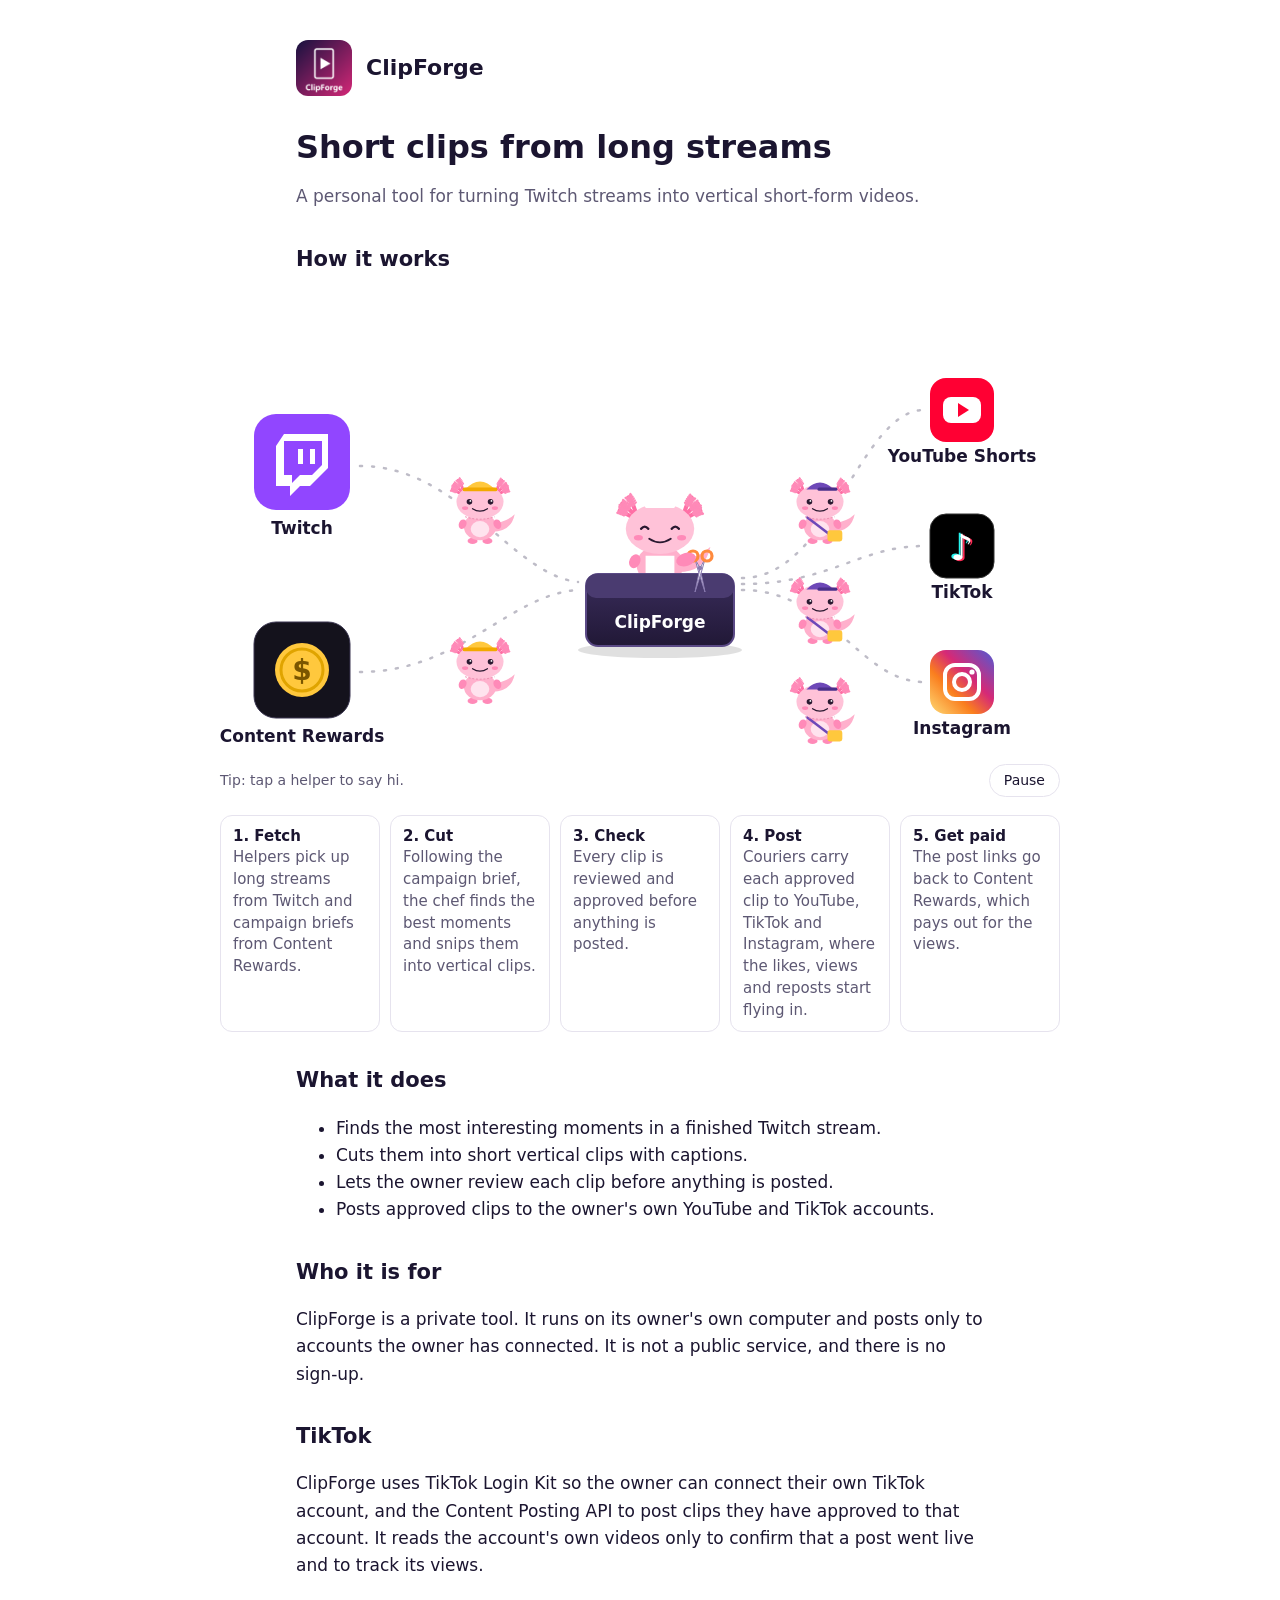
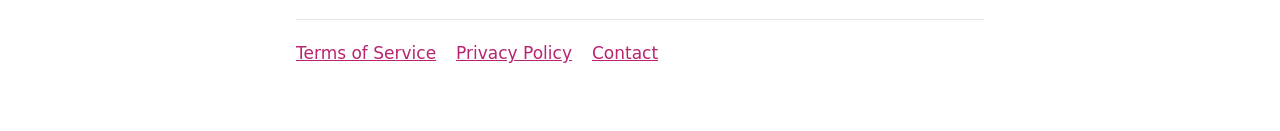
==== clipforge/index.html @ c92578ee "Turn the ClipForge helpers into axolotl mascots Fetchers, couriers and the chef are now pink axolotl" ====
<!doctype html>
<html lang="en">
<head>
  <meta charset="utf-8">
  <meta name="viewport" content="width=device-width, initial-scale=1">
  <title>ClipForge</title>
  <meta name="description" content="ClipForge turns long Twitch streams into short vertical clips and posts them to the creator's own accounts.">
  <link rel="icon" href="icon.png">
  <link rel="stylesheet" href="style.css">
  <link rel="stylesheet" href="flow.css">
  <link rel="stylesheet" href="flow-mobile.css">
  <script src="flow.js" defer></script>
</head>
<body>
<main>
  <header><img src="icon.png" alt=""><a href="./">ClipForge</a></header>

  <h1>Short clips from long streams</h1>
  <p class="muted">A personal tool for turning Twitch streams into vertical short-form videos.</p>

  <h2>How it works</h2>
  <div class="flow">
    <svg class="scene-d" viewBox="-70 -50 840 450" aria-labelledby="cfTitle cfDesc">
      <title id="cfTitle">How ClipForge works</title>
      <desc id="cfDesc">One little helper fetches a long stream from Twitch, another fetches a campaign brief from Content Rewards, and both carry them to the chef. Following the brief, the chef snips the stream into short vertical clips with scissors, each clip gets a check mark, and three couriers carry the clips to YouTube Shorts, TikTok and Instagram, where likes, views and reposts float up. Finally the post links fly back to Content Rewards and gold coins pop out.</desc>
      <defs>
        <linearGradient id="cfPink" x1="0" y1="0" x2="1" y2="1"><stop offset="0" stop-color="#f06aa8"/><stop offset="1" stop-color="#b8246f"/></linearGradient>
        <linearGradient id="cfPurple" x1="0" y1="0" x2="1" y2="1"><stop offset="0" stop-color="#9a78e0"/><stop offset="1" stop-color="#5a33a3"/></linearGradient>
        <linearGradient id="cfClip" x1="0" y1="0" x2="1" y2="1"><stop offset="0" stop-color="#3b1450"/><stop offset="1" stop-color="#d0287a"/></linearGradient>
        <linearGradient id="cfTable" x1="0" y1="0" x2="0" y2="1"><stop offset="0" stop-color="#3a2d5c"/><stop offset="1" stop-color="#211836"/></linearGradient>
        <linearGradient id="cfInsta" x1="0" y1="1" x2="1" y2="0"><stop offset="0" stop-color="#feda75"/><stop offset=".35" stop-color="#fa7e1e"/><stop offset=".6" stop-color="#d62976"/><stop offset="1" stop-color="#4f5bd5"/></linearGradient>
        <linearGradient id="cfScreen" x1="0" y1="0" x2="1" y2="1"><stop offset="0" stop-color="#5b3aa8"/><stop offset="1" stop-color="#d0287a"/></linearGradient>
        <clipPath id="cfBoard"><rect x="300" y="220" width="140" height="24"/></clipPath>
      </defs>

      <!-- routes -->
      <path class="route" d="M70 112 C170 112 220 220 288 228"/>
      <path class="route" d="M70 318 C170 318 220 240 288 236"/>
      <path class="route" d="M452 224 C540 224 570 56 634 56"/>
      <path class="route" d="M452 230 C540 230 570 192 634 192"/>
      <path class="route" d="M452 236 C540 236 570 328 634 328"/>

      <!-- sources -->
      <g transform="translate(-36 60)">
        <rect width="96" height="96" rx="22" fill="#9146ff"/>
        <path d="M30 20 L22 32 V72 H36 V82 L46 72 H56 L74 54 V20 Z" fill="#fff"/>
        <path d="M30 27 H68 V51 L58 61 H46 L38 69 V61 H30 Z" fill="#9146ff"/>
        <rect x="44" y="35" width="5" height="15" fill="#fff"/><rect x="56" y="35" width="5" height="15" fill="#fff"/>
      </g>
      <text class="lbl" x="12" y="180">Twitch</text>
      <g transform="translate(-36 268)"><g class="anim crpop">
        <rect width="96" height="96" rx="22" fill="#14121c" stroke="#3a3550"/>
        <circle cx="48" cy="48" r="27" fill="#ffc83d"/><circle cx="48" cy="48" r="21" fill="none" stroke="#e0a400" stroke-width="3"/>
        <text x="48" y="58" text-anchor="middle" font-size="28" font-weight="800" fill="#7a5600" font-family="system-ui, sans-serif">$</text>
      </g></g>
      <text class="lbl" x="12" y="388">Content Rewards</text>
      <g transform="translate(-2 264)"><g class="anim coin1" opacity="0"><circle r="11" fill="#ffc83d" stroke="#e0a400" stroke-width="2"/><text y="4.5" text-anchor="middle" font-size="13" font-weight="900" fill="#7a5600" font-family="system-ui, sans-serif">$</text></g></g>
      <g transform="translate(18 264)"><g class="anim coin2" opacity="0"><circle r="11" fill="#ffc83d" stroke="#e0a400" stroke-width="2"/><text y="4.5" text-anchor="middle" font-size="13" font-weight="900" fill="#7a5600" font-family="system-ui, sans-serif">$</text></g></g>
      <g transform="translate(32 264)"><g class="anim coin3" opacity="0"><circle r="11" fill="#ffc83d" stroke="#e0a400" stroke-width="2"/><text y="4.5" text-anchor="middle" font-size="13" font-weight="900" fill="#7a5600" font-family="system-ui, sans-serif">$</text></g></g>

      <!-- destinations -->
      <g transform="translate(640 24)"><g class="anim tile-pop tile1"><rect width="64" height="64" rx="16" fill="#ff0033"/><rect x="13" y="19" width="38" height="26" rx="8" fill="#fff"/><path d="M28 25 L39 32 L28 39 Z" fill="#ff0033"/></g></g>
      <text class="lbl" x="672" y="108">YouTube Shorts</text>
      <g transform="translate(666 26)"><g class="anim pop rx1-0" opacity="0"><circle r="11" fill="#ff3b6b" stroke="#fff" stroke-width="1.5"/><path d="M0 4.5 C-6.5 -0.5 -7.5 -6 -3.6 -7 C-1.6 -7.5 0 -5.8 0 -4.6 C0 -5.8 1.6 -7.5 3.6 -7 C7.5 -6 6.5 -0.5 0 4.5 Z" fill="#fff"/></g></g>
      <g transform="translate(682 26)"><g class="anim pop rx1-1" opacity="0"><circle r="11" fill="#6d48b8" stroke="#fff" stroke-width="1.5"/><path d="M-3 -5.5 L5.5 0 L-3 5.5 Z" fill="#fff"/></g></g>
      <g transform="translate(658 26)"><g class="anim pop rx1-2" opacity="0"><circle r="11" fill="#ff3b6b" stroke="#fff" stroke-width="1.5"/><path d="M0 4.5 C-6.5 -0.5 -7.5 -6 -3.6 -7 C-1.6 -7.5 0 -5.8 0 -4.6 C0 -5.8 1.6 -7.5 3.6 -7 C7.5 -6 6.5 -0.5 0 4.5 Z" fill="#fff"/></g></g>
      <g transform="translate(676 26)"><g class="anim pop rx1-3" opacity="0"><circle r="11" fill="#22b573" stroke="#fff" stroke-width="1.5"/><path d="M-5 -1 V-3 H3 M1 -5.5 L3.8 -3 L1 -0.5 M5 1 V3 H-3 M-1 5.5 L-3.8 3 L-1 0.5" stroke="#fff" stroke-width="1.8" fill="none" stroke-linecap="round" stroke-linejoin="round"/></g></g>
      <g transform="translate(686 26)"><g class="anim pop rx1-4" opacity="0"><circle r="11" fill="#ff3b6b" stroke="#fff" stroke-width="1.5"/><path d="M0 4.5 C-6.5 -0.5 -7.5 -6 -3.6 -7 C-1.6 -7.5 0 -5.8 0 -4.6 C0 -5.8 1.6 -7.5 3.6 -7 C7.5 -6 6.5 -0.5 0 4.5 Z" fill="#fff"/></g></g>
      <g transform="translate(662 26)"><g class="anim pop rx1-5" opacity="0"><circle r="11" fill="#6d48b8" stroke="#fff" stroke-width="1.5"/><path d="M-3 -5.5 L5.5 0 L-3 5.5 Z" fill="#fff"/></g></g>
      <g transform="translate(670 26)"><g class="anim pop rx1-6" opacity="0"><circle r="11" fill="#22b573" stroke="#fff" stroke-width="1.5"/><path d="M-5 -1 V-3 H3 M1 -5.5 L3.8 -3 L1 -0.5 M5 1 V3 H-3 M-1 5.5 L-3.8 3 L-1 0.5" stroke="#fff" stroke-width="1.8" fill="none" stroke-linecap="round" stroke-linejoin="round"/></g></g>
      <g transform="translate(680 26)"><g class="anim pop rx1-7" opacity="0"><circle r="11" fill="#ff3b6b" stroke="#fff" stroke-width="1.5"/><path d="M0 4.5 C-6.5 -0.5 -7.5 -6 -3.6 -7 C-1.6 -7.5 0 -5.8 0 -4.6 C0 -5.8 1.6 -7.5 3.6 -7 C7.5 -6 6.5 -0.5 0 4.5 Z" fill="#fff"/></g></g>
      <g transform="translate(640 160)"><g class="anim tile-pop tile2"><rect width="64" height="64" rx="16" fill="#000" stroke="#333"/><g font-family="system-ui, sans-serif" font-size="36" font-weight="800" text-anchor="middle"><text x="30" y="45" fill="#25f4ee">&#9834;</text><text x="34" y="47" fill="#fe2c55">&#9834;</text><text x="32" y="46" fill="#fff">&#9834;</text></g></g></g>
      <text class="lbl" x="672" y="244">TikTok</text>
      <g transform="translate(666 162)"><g class="anim pop rx2-0" opacity="0"><circle r="11" fill="#ff3b6b" stroke="#fff" stroke-width="1.5"/><path d="M0 4.5 C-6.5 -0.5 -7.5 -6 -3.6 -7 C-1.6 -7.5 0 -5.8 0 -4.6 C0 -5.8 1.6 -7.5 3.6 -7 C7.5 -6 6.5 -0.5 0 4.5 Z" fill="#fff"/></g></g>
      <g transform="translate(682 162)"><g class="anim pop rx2-1" opacity="0"><circle r="11" fill="#6d48b8" stroke="#fff" stroke-width="1.5"/><path d="M-3 -5.5 L5.5 0 L-3 5.5 Z" fill="#fff"/></g></g>
      <g transform="translate(658 162)"><g class="anim pop rx2-2" opacity="0"><circle r="11" fill="#ff3b6b" stroke="#fff" stroke-width="1.5"/><path d="M0 4.5 C-6.5 -0.5 -7.5 -6 -3.6 -7 C-1.6 -7.5 0 -5.8 0 -4.6 C0 -5.8 1.6 -7.5 3.6 -7 C7.5 -6 6.5 -0.5 0 4.5 Z" fill="#fff"/></g></g>
      <g transform="translate(676 162)"><g class="anim pop rx2-3" opacity="0"><circle r="11" fill="#22b573" stroke="#fff" stroke-width="1.5"/><path d="M-5 -1 V-3 H3 M1 -5.5 L3.8 -3 L1 -0.5 M5 1 V3 H-3 M-1 5.5 L-3.8 3 L-1 0.5" stroke="#fff" stroke-width="1.8" fill="none" stroke-linecap="round" stroke-linejoin="round"/></g></g>
      <g transform="translate(686 162)"><g class="anim pop rx2-4" opacity="0"><circle r="11" fill="#ff3b6b" stroke="#fff" stroke-width="1.5"/><path d="M0 4.5 C-6.5 -0.5 -7.5 -6 -3.6 -7 C-1.6 -7.5 0 -5.8 0 -4.6 C0 -5.8 1.6 -7.5 3.6 -7 C7.5 -6 6.5 -0.5 0 4.5 Z" fill="#fff"/></g></g>
      <g transform="translate(662 162)"><g class="anim pop rx2-5" opacity="0"><circle r="11" fill="#6d48b8" stroke="#fff" stroke-width="1.5"/><path d="M-3 -5.5 L5.5 0 L-3 5.5 Z" fill="#fff"/></g></g>
      <g transform="translate(670 162)"><g class="anim pop rx2-6" opacity="0"><circle r="11" fill="#22b573" stroke="#fff" stroke-width="1.5"/><path d="M-5 -1 V-3 H3 M1 -5.5 L3.8 -3 L1 -0.5 M5 1 V3 H-3 M-1 5.5 L-3.8 3 L-1 0.5" stroke="#fff" stroke-width="1.8" fill="none" stroke-linecap="round" stroke-linejoin="round"/></g></g>
      <g transform="translate(680 162)"><g class="anim pop rx2-7" opacity="0"><circle r="11" fill="#ff3b6b" stroke="#fff" stroke-width="1.5"/><path d="M0 4.5 C-6.5 -0.5 -7.5 -6 -3.6 -7 C-1.6 -7.5 0 -5.8 0 -4.6 C0 -5.8 1.6 -7.5 3.6 -7 C7.5 -6 6.5 -0.5 0 4.5 Z" fill="#fff"/></g></g>
      <g transform="translate(640 296)"><g class="anim tile-pop tile3"><rect width="64" height="64" rx="16" fill="url(#cfInsta)"/><rect x="15" y="15" width="34" height="34" rx="10" fill="none" stroke="#fff" stroke-width="4"/><circle cx="32" cy="32" r="8" fill="none" stroke="#fff" stroke-width="4"/><circle cx="42" cy="22" r="2.6" fill="#fff"/></g></g>
      <text class="lbl" x="672" y="380">Instagram</text>
      <g transform="translate(666 298)"><g class="anim pop rx3-0" opacity="0"><circle r="11" fill="#ff3b6b" stroke="#fff" stroke-width="1.5"/><path d="M0 4.5 C-6.5 -0.5 -7.5 -6 -3.6 -7 C-1.6 -7.5 0 -5.8 0 -4.6 C0 -5.8 1.6 -7.5 3.6 -7 C7.5 -6 6.5 -0.5 0 4.5 Z" fill="#fff"/></g></g>
      <g transform="translate(682 298)"><g class="anim pop rx3-1" opacity="0"><circle r="11" fill="#6d48b8" stroke="#fff" stroke-width="1.5"/><path d="M-3 -5.5 L5.5 0 L-3 5.5 Z" fill="#fff"/></g></g>
      <g transform="translate(658 298)"><g class="anim pop rx3-2" opacity="0"><circle r="11" fill="#ff3b6b" stroke="#fff" stroke-width="1.5"/><path d="M0 4.5 C-6.5 -0.5 -7.5 -6 -3.6 -7 C-1.6 -7.5 0 -5.8 0 -4.6 C0 -5.8 1.6 -7.5 3.6 -7 C7.5 -6 6.5 -0.5 0 4.5 Z" fill="#fff"/></g></g>
      <g transform="translate(676 298)"><g class="anim pop rx3-3" opacity="0"><circle r="11" fill="#22b573" stroke="#fff" stroke-width="1.5"/><path d="M-5 -1 V-3 H3 M1 -5.5 L3.8 -3 L1 -0.5 M5 1 V3 H-3 M-1 5.5 L-3.8 3 L-1 0.5" stroke="#fff" stroke-width="1.8" fill="none" stroke-linecap="round" stroke-linejoin="round"/></g></g>
      <g transform="translate(686 298)"><g class="anim pop rx3-4" opacity="0"><circle r="11" fill="#ff3b6b" stroke="#fff" stroke-width="1.5"/><path d="M0 4.5 C-6.5 -0.5 -7.5 -6 -3.6 -7 C-1.6 -7.5 0 -5.8 0 -4.6 C0 -5.8 1.6 -7.5 3.6 -7 C7.5 -6 6.5 -0.5 0 4.5 Z" fill="#fff"/></g></g>
      <g transform="translate(662 298)"><g class="anim pop rx3-5" opacity="0"><circle r="11" fill="#6d48b8" stroke="#fff" stroke-width="1.5"/><path d="M-3 -5.5 L5.5 0 L-3 5.5 Z" fill="#fff"/></g></g>
      <g transform="translate(670 298)"><g class="anim pop rx3-6" opacity="0"><circle r="11" fill="#22b573" stroke="#fff" stroke-width="1.5"/><path d="M-5 -1 V-3 H3 M1 -5.5 L3.8 -3 L1 -0.5 M5 1 V3 H-3 M-1 5.5 L-3.8 3 L-1 0.5" stroke="#fff" stroke-width="1.8" fill="none" stroke-linecap="round" stroke-linejoin="round"/></g></g>
      <g transform="translate(680 298)"><g class="anim pop rx3-7" opacity="0"><circle r="11" fill="#ff3b6b" stroke="#fff" stroke-width="1.5"/><path d="M0 4.5 C-6.5 -0.5 -7.5 -6 -3.6 -7 C-1.6 -7.5 0 -5.8 0 -4.6 C0 -5.8 1.6 -7.5 3.6 -7 C7.5 -6 6.5 -0.5 0 4.5 Z" fill="#fff"/></g></g>

      <!-- the chef behind the cutting table -->
      <ellipse cx="370" cy="296" rx="82" ry="8" fill="#000" opacity=".12"/>
      <g transform="translate(370 236)"><g class="anim hopK">
        <g class="m" data-role="chef" tabindex="0" role="button" aria-label="Chef helper, tap to say hi"><g class="poke">
          <g class="bob"><g transform="scale(.9)"><g class="anim squashK">
            <path d="M16 -20 Q50 -18 56 -48 Q44 -36 18 -32 Z" fill="#ffb0cc"/>
            <ellipse cx="0" cy="-28" rx="26" ry="22" fill="#ffb0cc"/>
            <path d="M-16 -38 H16 V-12 Q0 -6 -16 -12 Z" fill="#fff"/>
            <ellipse cx="-28" cy="-32" rx="6" ry="8" transform="rotate(25 -28 -32)" fill="#ff8ab8"/>
            <g><path d="M-27 -86 Q-30 -97 -35 -103" stroke="#ff6fa5" stroke-width="4.5" stroke-linecap="round" fill="none"/><line x1="-29.7" y1="-94.0" x2="-26.8" y2="-97.4" stroke="#ff8ab8" stroke-width="2.4" stroke-linecap="round"/><line x1="-29.7" y1="-94.0" x2="-33.3" y2="-94.7" stroke="#ff8ab8" stroke-width="2.4" stroke-linecap="round"/><line x1="-30.7" y1="-96.1" x2="-27.9" y2="-99.6" stroke="#ff8ab8" stroke-width="2.4" stroke-linecap="round"/><line x1="-30.7" y1="-96.1" x2="-34.2" y2="-96.6" stroke="#ff8ab8" stroke-width="2.4" stroke-linecap="round"/><line x1="-31.7" y1="-98.0" x2="-29.1" y2="-101.7" stroke="#ff8ab8" stroke-width="2.4" stroke-linecap="round"/><line x1="-31.7" y1="-98.0" x2="-35.3" y2="-98.3" stroke="#ff8ab8" stroke-width="2.4" stroke-linecap="round"/><line x1="-32.7" y1="-99.8" x2="-30.4" y2="-103.7" stroke="#ff8ab8" stroke-width="2.4" stroke-linecap="round"/><line x1="-32.7" y1="-99.8" x2="-36.3" y2="-99.9" stroke="#ff8ab8" stroke-width="2.4" stroke-linecap="round"/><line x1="-33.8" y1="-101.5" x2="-31.8" y2="-105.4" stroke="#ff8ab8" stroke-width="2.4" stroke-linecap="round"/><line x1="-33.8" y1="-101.5" x2="-37.4" y2="-101.4" stroke="#ff8ab8" stroke-width="2.4" stroke-linecap="round"/><line x1="-34.7" y1="-102.6" x2="-32.8" y2="-106.7" stroke="#ff8ab8" stroke-width="2.4" stroke-linecap="round"/><line x1="-34.7" y1="-102.6" x2="-38.3" y2="-102.3" stroke="#ff8ab8" stroke-width="2.4" stroke-linecap="round"/><path d="M-29 -84 Q-36 -92 -42 -96" stroke="#ff6fa5" stroke-width="4.5" stroke-linecap="round" fill="none"/><line x1="-34.4" y1="-89.8" x2="-33.1" y2="-94.0" stroke="#ff8ab8" stroke-width="2.4" stroke-linecap="round"/><line x1="-34.4" y1="-89.8" x2="-38.0" y2="-89.0" stroke="#ff8ab8" stroke-width="2.4" stroke-linecap="round"/><line x1="-36.0" y1="-91.2" x2="-34.8" y2="-95.5" stroke="#ff8ab8" stroke-width="2.4" stroke-linecap="round"/><line x1="-36.0" y1="-91.2" x2="-39.5" y2="-90.4" stroke="#ff8ab8" stroke-width="2.4" stroke-linecap="round"/><line x1="-37.6" y1="-92.6" x2="-36.5" y2="-96.9" stroke="#ff8ab8" stroke-width="2.4" stroke-linecap="round"/><line x1="-37.6" y1="-92.6" x2="-41.0" y2="-91.6" stroke="#ff8ab8" stroke-width="2.4" stroke-linecap="round"/><line x1="-39.1" y1="-93.8" x2="-38.1" y2="-98.2" stroke="#ff8ab8" stroke-width="2.4" stroke-linecap="round"/><line x1="-39.1" y1="-93.8" x2="-42.5" y2="-92.7" stroke="#ff8ab8" stroke-width="2.4" stroke-linecap="round"/><line x1="-40.5" y1="-95.0" x2="-39.8" y2="-99.4" stroke="#ff8ab8" stroke-width="2.4" stroke-linecap="round"/><line x1="-40.5" y1="-95.0" x2="-43.9" y2="-93.7" stroke="#ff8ab8" stroke-width="2.4" stroke-linecap="round"/><line x1="-41.6" y1="-95.8" x2="-41.0" y2="-100.2" stroke="#ff8ab8" stroke-width="2.4" stroke-linecap="round"/><line x1="-41.6" y1="-95.8" x2="-45.0" y2="-94.4" stroke="#ff8ab8" stroke-width="2.4" stroke-linecap="round"/><path d="M-31 -81 Q-39 -86 -45 -88" stroke="#ff6fa5" stroke-width="4.5" stroke-linecap="round" fill="none"/><line x1="-37.1" y1="-84.5" x2="-37.0" y2="-89.0" stroke="#ff8ab8" stroke-width="2.4" stroke-linecap="round"/><line x1="-37.1" y1="-84.5" x2="-40.2" y2="-82.8" stroke="#ff8ab8" stroke-width="2.4" stroke-linecap="round"/><line x1="-38.8" y1="-85.4" x2="-38.8" y2="-89.9" stroke="#ff8ab8" stroke-width="2.4" stroke-linecap="round"/><line x1="-38.8" y1="-85.4" x2="-41.9" y2="-83.6" stroke="#ff8ab8" stroke-width="2.4" stroke-linecap="round"/><line x1="-40.4" y1="-86.2" x2="-40.6" y2="-90.6" stroke="#ff8ab8" stroke-width="2.4" stroke-linecap="round"/><line x1="-40.4" y1="-86.2" x2="-43.5" y2="-84.3" stroke="#ff8ab8" stroke-width="2.4" stroke-linecap="round"/><line x1="-42.0" y1="-86.9" x2="-42.3" y2="-91.3" stroke="#ff8ab8" stroke-width="2.4" stroke-linecap="round"/><line x1="-42.0" y1="-86.9" x2="-45.0" y2="-84.9" stroke="#ff8ab8" stroke-width="2.4" stroke-linecap="round"/><line x1="-43.5" y1="-87.5" x2="-44.0" y2="-91.9" stroke="#ff8ab8" stroke-width="2.4" stroke-linecap="round"/><line x1="-43.5" y1="-87.5" x2="-46.5" y2="-85.4" stroke="#ff8ab8" stroke-width="2.4" stroke-linecap="round"/><line x1="-44.6" y1="-87.9" x2="-45.2" y2="-92.3" stroke="#ff8ab8" stroke-width="2.4" stroke-linecap="round"/><line x1="-44.6" y1="-87.9" x2="-47.5" y2="-85.7" stroke="#ff8ab8" stroke-width="2.4" stroke-linecap="round"/><path d="M27 -86 Q30 -97 35 -103" stroke="#ff6fa5" stroke-width="4.5" stroke-linecap="round" fill="none"/><line x1="29.7" y1="-94.0" x2="34.2" y2="-94.3" stroke="#ff8ab8" stroke-width="2.4" stroke-linecap="round"/><line x1="29.7" y1="-94.0" x2="27.7" y2="-97.0" stroke="#ff8ab8" stroke-width="2.4" stroke-linecap="round"/><line x1="30.7" y1="-96.1" x2="35.1" y2="-96.2" stroke="#ff8ab8" stroke-width="2.4" stroke-linecap="round"/><line x1="30.7" y1="-96.1" x2="28.8" y2="-99.2" stroke="#ff8ab8" stroke-width="2.4" stroke-linecap="round"/><line x1="31.7" y1="-98.0" x2="36.1" y2="-97.9" stroke="#ff8ab8" stroke-width="2.4" stroke-linecap="round"/><line x1="31.7" y1="-98.0" x2="30.0" y2="-101.2" stroke="#ff8ab8" stroke-width="2.4" stroke-linecap="round"/><line x1="32.7" y1="-99.8" x2="37.2" y2="-99.4" stroke="#ff8ab8" stroke-width="2.4" stroke-linecap="round"/><line x1="32.7" y1="-99.8" x2="31.2" y2="-103.1" stroke="#ff8ab8" stroke-width="2.4" stroke-linecap="round"/><line x1="33.8" y1="-101.5" x2="38.2" y2="-100.8" stroke="#ff8ab8" stroke-width="2.4" stroke-linecap="round"/><line x1="33.8" y1="-101.5" x2="32.6" y2="-104.9" stroke="#ff8ab8" stroke-width="2.4" stroke-linecap="round"/><line x1="34.7" y1="-102.6" x2="39.1" y2="-101.7" stroke="#ff8ab8" stroke-width="2.4" stroke-linecap="round"/><line x1="34.7" y1="-102.6" x2="33.6" y2="-106.1" stroke="#ff8ab8" stroke-width="2.4" stroke-linecap="round"/><path d="M29 -84 Q36 -92 42 -96" stroke="#ff6fa5" stroke-width="4.5" stroke-linecap="round" fill="none"/><line x1="34.4" y1="-89.8" x2="38.7" y2="-88.3" stroke="#ff8ab8" stroke-width="2.4" stroke-linecap="round"/><line x1="34.4" y1="-89.8" x2="33.8" y2="-93.3" stroke="#ff8ab8" stroke-width="2.4" stroke-linecap="round"/><line x1="36.0" y1="-91.2" x2="40.2" y2="-89.6" stroke="#ff8ab8" stroke-width="2.4" stroke-linecap="round"/><line x1="36.0" y1="-91.2" x2="35.5" y2="-94.8" stroke="#ff8ab8" stroke-width="2.4" stroke-linecap="round"/><line x1="37.6" y1="-92.6" x2="41.7" y2="-90.9" stroke="#ff8ab8" stroke-width="2.4" stroke-linecap="round"/><line x1="37.6" y1="-92.6" x2="37.1" y2="-96.2" stroke="#ff8ab8" stroke-width="2.4" stroke-linecap="round"/><line x1="39.1" y1="-93.8" x2="43.1" y2="-92.0" stroke="#ff8ab8" stroke-width="2.4" stroke-linecap="round"/><line x1="39.1" y1="-93.8" x2="38.8" y2="-97.4" stroke="#ff8ab8" stroke-width="2.4" stroke-linecap="round"/><line x1="40.5" y1="-95.0" x2="44.5" y2="-92.9" stroke="#ff8ab8" stroke-width="2.4" stroke-linecap="round"/><line x1="40.5" y1="-95.0" x2="40.4" y2="-98.6" stroke="#ff8ab8" stroke-width="2.4" stroke-linecap="round"/><line x1="41.6" y1="-95.8" x2="45.5" y2="-93.6" stroke="#ff8ab8" stroke-width="2.4" stroke-linecap="round"/><line x1="41.6" y1="-95.8" x2="41.6" y2="-99.4" stroke="#ff8ab8" stroke-width="2.4" stroke-linecap="round"/><path d="M31 -81 Q39 -86 45 -88" stroke="#ff6fa5" stroke-width="4.5" stroke-linecap="round" fill="none"/><line x1="37.1" y1="-84.5" x2="40.7" y2="-81.9" stroke="#ff8ab8" stroke-width="2.4" stroke-linecap="round"/><line x1="37.1" y1="-84.5" x2="37.4" y2="-88.1" stroke="#ff8ab8" stroke-width="2.4" stroke-linecap="round"/><line x1="38.8" y1="-85.4" x2="42.3" y2="-82.7" stroke="#ff8ab8" stroke-width="2.4" stroke-linecap="round"/><line x1="38.8" y1="-85.4" x2="39.2" y2="-89.0" stroke="#ff8ab8" stroke-width="2.4" stroke-linecap="round"/><line x1="40.4" y1="-86.2" x2="43.9" y2="-83.4" stroke="#ff8ab8" stroke-width="2.4" stroke-linecap="round"/><line x1="40.4" y1="-86.2" x2="41.0" y2="-89.7" stroke="#ff8ab8" stroke-width="2.4" stroke-linecap="round"/><line x1="42.0" y1="-86.9" x2="45.4" y2="-84.0" stroke="#ff8ab8" stroke-width="2.4" stroke-linecap="round"/><line x1="42.0" y1="-86.9" x2="42.7" y2="-90.4" stroke="#ff8ab8" stroke-width="2.4" stroke-linecap="round"/><line x1="43.5" y1="-87.5" x2="46.8" y2="-84.4" stroke="#ff8ab8" stroke-width="2.4" stroke-linecap="round"/><line x1="43.5" y1="-87.5" x2="44.3" y2="-91.0" stroke="#ff8ab8" stroke-width="2.4" stroke-linecap="round"/><line x1="44.6" y1="-87.9" x2="47.8" y2="-84.7" stroke="#ff8ab8" stroke-width="2.4" stroke-linecap="round"/><line x1="44.6" y1="-87.9" x2="45.6" y2="-91.4" stroke="#ff8ab8" stroke-width="2.4" stroke-linecap="round"/></g>
            <ellipse cx="0" cy="-68" rx="38" ry="28" fill="#ffc2d8"/>
            <g class="eyes" style="animation-delay:1.3s"><g class="anim lookK"><path d="M-21 -68 Q-17 -73 -13 -68 M13 -68 Q17 -73 21 -68" stroke="#2a1830" stroke-width="2.6" fill="none" stroke-linecap="round"/></g></g><ellipse cx="-24" cy="-58" rx="5" ry="3" fill="#ff8ab8"/><ellipse cx="24" cy="-58" rx="5" ry="3" fill="#ff8ab8"/><path d="M-12 -57 Q0 -49 12 -57" stroke="#2a1830" stroke-width="2" fill="none" stroke-linecap="round"/>
            <ellipse class="anim tongueK" cx="3" cy="-52" rx="3" ry="2.6" fill="#ff5c8a" opacity="0"/>
            <g class="anim hatK">
              <rect x="-17" y="-108" width="34" height="17" rx="3" fill="#fff"/>
              <circle cx="-12" cy="-108" r="10" fill="#fff"/><circle cx="12" cy="-108" r="10" fill="#fff"/><circle cx="0" cy="-116" r="12" fill="#fff"/>
            </g>
          </g></g></g>
          <g class="say"><rect x="-44" y="-150" width="88" height="26" rx="13"/><path d="M-5 -124.5 L0 -117 L5 -124.5"/><text y="-132"></text></g>
        </g></g>
      </g></g>
      <rect x="296" y="220" width="148" height="72" rx="12" fill="url(#cfTable)" stroke="#5b4a86" stroke-width="2"/>
      <rect x="296" y="220" width="148" height="24" rx="10" fill="#4a3b70"/>
      <g clip-path="url(#cfBoard)"><g class="anim strip" opacity="0">
        <rect x="320" y="224" width="150" height="16" rx="2" fill="#1b1530"/>
        <rect x="320" y="227" width="150" height="10" fill="#9146ff"/>
        <rect x="350" y="225" width="2" height="14" fill="#fff" opacity=".7"/><rect x="390" y="225" width="2" height="14" fill="#fff" opacity=".7"/><rect x="430" y="225" width="2" height="14" fill="#fff" opacity=".7"/>
      </g></g>
      <text x="370" y="274" text-anchor="middle" font-size="17" font-weight="700" fill="#fff" font-family="system-ui, sans-serif">ClipForge</text>
      <!-- chef's right arm: shoulder at (396,192); hand grips the scissor handles -->
      <g transform="translate(392 207)"><g class="anim armK">
        <g transform="translate(18 7)"><g class="anim spinK">
          <g class="anim bladeL">
            <path d="M-5 -9 L0 0 L5 24 L-2 2 Z" fill="#e8e4f3" stroke="#8a7bb0" stroke-width="1"/>
            <circle cx="-7" cy="-12" r="5" fill="none" stroke="#ff8a3d" stroke-width="3.2"/>
          </g>
          <g class="anim bladeR">
            <path d="M5 -9 L0 0 L-5 24 L2 2 Z" fill="#f6f3fb" stroke="#8a7bb0" stroke-width="1"/>
            <circle cx="7" cy="-12" r="5" fill="none" stroke="#ff8a3d" stroke-width="3.2"/>
          </g>
          <circle r="2.2" fill="#8a7bb0"/>
          <!-- fist around the handles, with a thumb on top -->
          
        </g></g>
        <ellipse cx="4" cy="-1.5" rx="6.5" ry="10" transform="rotate(73 4 -1.5)" fill="#ff8ab8"/>
      </g></g>
      <g class="anim sparks" opacity="0">
        <g stroke="#ffc83d" stroke-width="3" stroke-linecap="round"><path d="M394 228 l-10 -6 M422 228 l10 -6 M394 240 l-10 4 M422 240 l10 4"/></g>
        <text x="438" y="206" font-size="15" font-weight="800" fill="#ffc83d" font-family="system-ui, sans-serif">snip!</text>
      </g>

      <!-- the campaign brief on a stand: the chef's recipe -->
      <g class="anim recipe" opacity="0"><g transform="translate(318 190) rotate(-8) scale(.62)">
        <path d="M-6 22 L-12 50 M6 22 L12 50" stroke="#8a7bb0" stroke-width="4" stroke-linecap="round"/>
        <rect x="-25" y="-21" width="50" height="44" rx="5" fill="#fff8e6" stroke="#ffc83d" stroke-width="2"/><rect x="-9" y="-25" width="18" height="7" rx="2" fill="#8a7bb0"/><path d="M-19 -11 l2.2 2.2 l4 -4.4" stroke="#22b573" stroke-width="2" fill="none" stroke-linecap="round"/><rect x="-10" y="-12.5" width="22" height="3.2" rx="1.6" fill="#c9c2da"/><path d="M-19 -3 l2.2 2.2 l4 -4.4" stroke="#22b573" stroke-width="2" fill="none" stroke-linecap="round"/><rect x="-10" y="-4.5" width="16" height="3.2" rx="1.6" fill="#c9c2da"/><path d="M-19 5 l2.2 2.2 l4 -4.4" stroke="#22b573" stroke-width="2" fill="none" stroke-linecap="round"/><rect x="-10" y="3.5" width="20" height="3.2" rx="1.6" fill="#c9c2da"/><circle cx="18" cy="-13" r="6.5" fill="#ffc83d" stroke="#e0a400" stroke-width="1.5"/><text x="18" y="-10" text-anchor="middle" font-size="8" font-weight="900" fill="#7a5600" font-family="system-ui, sans-serif">$</text><text x="0" y="19" text-anchor="middle" font-size="7.5" font-weight="800" fill="#b8246f" font-family="system-ui, sans-serif">$2 / 1K views</text>
      </g></g>

      <!-- clips leaving the table -->
      <g class="anim piece1" opacity="0"><rect x="443" y="210" width="20" height="32" rx="4" fill="url(#cfClip)" stroke="#fff" stroke-width="1.5"/><path d="M451 221 L457 226 L451 231 Z" fill="#fff"/><g class="anim check" opacity="0"><circle cx="463" cy="210" r="7" fill="#22b573" stroke="#fff" stroke-width="1.5"/><path d="M459.5 210 l2.5 2.5 l4.5 -5" stroke="#fff" stroke-width="2" fill="none" stroke-linecap="round"/></g></g>
      <g class="anim piece2" opacity="0"><rect x="443" y="210" width="20" height="32" rx="4" fill="url(#cfClip)" stroke="#fff" stroke-width="1.5"/><path d="M451 221 L457 226 L451 231 Z" fill="#fff"/><g class="anim check" opacity="0"><circle cx="463" cy="210" r="7" fill="#22b573" stroke="#fff" stroke-width="1.5"/><path d="M459.5 210 l2.5 2.5 l4.5 -5" stroke="#fff" stroke-width="2" fill="none" stroke-linecap="round"/></g></g>
      <g class="anim piece3" opacity="0"><rect x="443" y="210" width="20" height="32" rx="4" fill="url(#cfClip)" stroke="#fff" stroke-width="1.5"/><path d="M451 221 L457 226 L451 231 Z" fill="#fff"/><g class="anim check" opacity="0"><circle cx="463" cy="210" r="7" fill="#22b573" stroke="#fff" stroke-width="1.5"/><path d="M459.5 210 l2.5 2.5 l4.5 -5" stroke="#fff" stroke-width="2" fill="none" stroke-linecap="round"/></g></g>
      <g class="anim fly1" opacity="0"><rect x="443" y="210" width="20" height="32" rx="4" fill="url(#cfClip)" stroke="#fff" stroke-width="1.5"/><path d="M451 221 L457 226 L451 231 Z" fill="#fff"/><g class="anim check" opacity="0"><circle cx="463" cy="210" r="7" fill="#22b573" stroke="#fff" stroke-width="1.5"/><path d="M459.5 210 l2.5 2.5 l4.5 -5" stroke="#fff" stroke-width="2" fill="none" stroke-linecap="round"/></g></g>
      <g class="anim fly2" opacity="0"><rect x="443" y="210" width="20" height="32" rx="4" fill="url(#cfClip)" stroke="#fff" stroke-width="1.5"/><path d="M451 221 L457 226 L451 231 Z" fill="#fff"/><g class="anim check" opacity="0"><circle cx="463" cy="210" r="7" fill="#22b573" stroke="#fff" stroke-width="1.5"/><path d="M459.5 210 l2.5 2.5 l4.5 -5" stroke="#fff" stroke-width="2" fill="none" stroke-linecap="round"/></g></g>
      <g class="anim fly3" opacity="0"><rect x="443" y="210" width="20" height="32" rx="4" fill="url(#cfClip)" stroke="#fff" stroke-width="1.5"/><path d="M451 221 L457 226 L451 231 Z" fill="#fff"/><g class="anim check" opacity="0"><circle cx="463" cy="210" r="7" fill="#22b573" stroke="#fff" stroke-width="1.5"/><path d="M459.5 210 l2.5 2.5 l4.5 -5" stroke="#fff" stroke-width="2" fill="none" stroke-linecap="round"/></g></g>

      <!-- helpers -->
      <g transform="translate(190 190)"><g class="anim walkA"><g class="anim hopA">
        <g class="m" data-role="fetch" tabindex="0" role="button" aria-label="Fetcher helper, tap to say hi"><g class="poke">
          <g class="anim leanA"><g class="bob"><g transform="scale(.62)">
          <path d="M16 -20 Q50 -18 56 -48 Q44 -36 18 -32 Z" fill="#ffb0cc"/>
          <ellipse class="leg l" cx="-12" cy="-5" rx="8" ry="5" fill="#ff8ab8"/><ellipse class="leg r" cx="12" cy="-5" rx="8" ry="5" fill="#ff8ab8"/>
          <ellipse cx="0" cy="-28" rx="26" ry="22" fill="#ffb0cc"/><ellipse cx="0" cy="-24" rx="15" ry="13" fill="#ffe3ee"/>
          <g class="anim armsDnA"><ellipse cx="-28" cy="-32" rx="6" ry="8" transform="rotate(25 -28 -32)" fill="#ff8ab8"/><ellipse cx="28" cy="-32" rx="6" ry="8" transform="rotate(-25 28 -32)" fill="#ff8ab8"/></g>
          <g class="anim armsUpA" opacity="0"><ellipse cx="-31" cy="-46" rx="6.5" ry="11" transform="rotate(-28 -31 -46)" fill="#ff8ab8"/><ellipse cx="31" cy="-46" rx="6.5" ry="11" transform="rotate(28 31 -46)" fill="#ff8ab8"/></g>
          <g><path d="M-27 -86 Q-30 -97 -35 -103" stroke="#ff6fa5" stroke-width="4.5" stroke-linecap="round" fill="none"/><line x1="-29.7" y1="-94.0" x2="-26.8" y2="-97.4" stroke="#ff8ab8" stroke-width="2.4" stroke-linecap="round"/><line x1="-29.7" y1="-94.0" x2="-33.3" y2="-94.7" stroke="#ff8ab8" stroke-width="2.4" stroke-linecap="round"/><line x1="-30.7" y1="-96.1" x2="-27.9" y2="-99.6" stroke="#ff8ab8" stroke-width="2.4" stroke-linecap="round"/><line x1="-30.7" y1="-96.1" x2="-34.2" y2="-96.6" stroke="#ff8ab8" stroke-width="2.4" stroke-linecap="round"/><line x1="-31.7" y1="-98.0" x2="-29.1" y2="-101.7" stroke="#ff8ab8" stroke-width="2.4" stroke-linecap="round"/><line x1="-31.7" y1="-98.0" x2="-35.3" y2="-98.3" stroke="#ff8ab8" stroke-width="2.4" stroke-linecap="round"/><line x1="-32.7" y1="-99.8" x2="-30.4" y2="-103.7" stroke="#ff8ab8" stroke-width="2.4" stroke-linecap="round"/><line x1="-32.7" y1="-99.8" x2="-36.3" y2="-99.9" stroke="#ff8ab8" stroke-width="2.4" stroke-linecap="round"/><line x1="-33.8" y1="-101.5" x2="-31.8" y2="-105.4" stroke="#ff8ab8" stroke-width="2.4" stroke-linecap="round"/><line x1="-33.8" y1="-101.5" x2="-37.4" y2="-101.4" stroke="#ff8ab8" stroke-width="2.4" stroke-linecap="round"/><line x1="-34.7" y1="-102.6" x2="-32.8" y2="-106.7" stroke="#ff8ab8" stroke-width="2.4" stroke-linecap="round"/><line x1="-34.7" y1="-102.6" x2="-38.3" y2="-102.3" stroke="#ff8ab8" stroke-width="2.4" stroke-linecap="round"/><path d="M-29 -84 Q-36 -92 -42 -96" stroke="#ff6fa5" stroke-width="4.5" stroke-linecap="round" fill="none"/><line x1="-34.4" y1="-89.8" x2="-33.1" y2="-94.0" stroke="#ff8ab8" stroke-width="2.4" stroke-linecap="round"/><line x1="-34.4" y1="-89.8" x2="-38.0" y2="-89.0" stroke="#ff8ab8" stroke-width="2.4" stroke-linecap="round"/><line x1="-36.0" y1="-91.2" x2="-34.8" y2="-95.5" stroke="#ff8ab8" stroke-width="2.4" stroke-linecap="round"/><line x1="-36.0" y1="-91.2" x2="-39.5" y2="-90.4" stroke="#ff8ab8" stroke-width="2.4" stroke-linecap="round"/><line x1="-37.6" y1="-92.6" x2="-36.5" y2="-96.9" stroke="#ff8ab8" stroke-width="2.4" stroke-linecap="round"/><line x1="-37.6" y1="-92.6" x2="-41.0" y2="-91.6" stroke="#ff8ab8" stroke-width="2.4" stroke-linecap="round"/><line x1="-39.1" y1="-93.8" x2="-38.1" y2="-98.2" stroke="#ff8ab8" stroke-width="2.4" stroke-linecap="round"/><line x1="-39.1" y1="-93.8" x2="-42.5" y2="-92.7" stroke="#ff8ab8" stroke-width="2.4" stroke-linecap="round"/><line x1="-40.5" y1="-95.0" x2="-39.8" y2="-99.4" stroke="#ff8ab8" stroke-width="2.4" stroke-linecap="round"/><line x1="-40.5" y1="-95.0" x2="-43.9" y2="-93.7" stroke="#ff8ab8" stroke-width="2.4" stroke-linecap="round"/><line x1="-41.6" y1="-95.8" x2="-41.0" y2="-100.2" stroke="#ff8ab8" stroke-width="2.4" stroke-linecap="round"/><line x1="-41.6" y1="-95.8" x2="-45.0" y2="-94.4" stroke="#ff8ab8" stroke-width="2.4" stroke-linecap="round"/><path d="M-31 -81 Q-39 -86 -45 -88" stroke="#ff6fa5" stroke-width="4.5" stroke-linecap="round" fill="none"/><line x1="-37.1" y1="-84.5" x2="-37.0" y2="-89.0" stroke="#ff8ab8" stroke-width="2.4" stroke-linecap="round"/><line x1="-37.1" y1="-84.5" x2="-40.2" y2="-82.8" stroke="#ff8ab8" stroke-width="2.4" stroke-linecap="round"/><line x1="-38.8" y1="-85.4" x2="-38.8" y2="-89.9" stroke="#ff8ab8" stroke-width="2.4" stroke-linecap="round"/><line x1="-38.8" y1="-85.4" x2="-41.9" y2="-83.6" stroke="#ff8ab8" stroke-width="2.4" stroke-linecap="round"/><line x1="-40.4" y1="-86.2" x2="-40.6" y2="-90.6" stroke="#ff8ab8" stroke-width="2.4" stroke-linecap="round"/><line x1="-40.4" y1="-86.2" x2="-43.5" y2="-84.3" stroke="#ff8ab8" stroke-width="2.4" stroke-linecap="round"/><line x1="-42.0" y1="-86.9" x2="-42.3" y2="-91.3" stroke="#ff8ab8" stroke-width="2.4" stroke-linecap="round"/><line x1="-42.0" y1="-86.9" x2="-45.0" y2="-84.9" stroke="#ff8ab8" stroke-width="2.4" stroke-linecap="round"/><line x1="-43.5" y1="-87.5" x2="-44.0" y2="-91.9" stroke="#ff8ab8" stroke-width="2.4" stroke-linecap="round"/><line x1="-43.5" y1="-87.5" x2="-46.5" y2="-85.4" stroke="#ff8ab8" stroke-width="2.4" stroke-linecap="round"/><line x1="-44.6" y1="-87.9" x2="-45.2" y2="-92.3" stroke="#ff8ab8" stroke-width="2.4" stroke-linecap="round"/><line x1="-44.6" y1="-87.9" x2="-47.5" y2="-85.7" stroke="#ff8ab8" stroke-width="2.4" stroke-linecap="round"/><path d="M27 -86 Q30 -97 35 -103" stroke="#ff6fa5" stroke-width="4.5" stroke-linecap="round" fill="none"/><line x1="29.7" y1="-94.0" x2="34.2" y2="-94.3" stroke="#ff8ab8" stroke-width="2.4" stroke-linecap="round"/><line x1="29.7" y1="-94.0" x2="27.7" y2="-97.0" stroke="#ff8ab8" stroke-width="2.4" stroke-linecap="round"/><line x1="30.7" y1="-96.1" x2="35.1" y2="-96.2" stroke="#ff8ab8" stroke-width="2.4" stroke-linecap="round"/><line x1="30.7" y1="-96.1" x2="28.8" y2="-99.2" stroke="#ff8ab8" stroke-width="2.4" stroke-linecap="round"/><line x1="31.7" y1="-98.0" x2="36.1" y2="-97.9" stroke="#ff8ab8" stroke-width="2.4" stroke-linecap="round"/><line x1="31.7" y1="-98.0" x2="30.0" y2="-101.2" stroke="#ff8ab8" stroke-width="2.4" stroke-linecap="round"/><line x1="32.7" y1="-99.8" x2="37.2" y2="-99.4" stroke="#ff8ab8" stroke-width="2.4" stroke-linecap="round"/><line x1="32.7" y1="-99.8" x2="31.2" y2="-103.1" stroke="#ff8ab8" stroke-width="2.4" stroke-linecap="round"/><line x1="33.8" y1="-101.5" x2="38.2" y2="-100.8" stroke="#ff8ab8" stroke-width="2.4" stroke-linecap="round"/><line x1="33.8" y1="-101.5" x2="32.6" y2="-104.9" stroke="#ff8ab8" stroke-width="2.4" stroke-linecap="round"/><line x1="34.7" y1="-102.6" x2="39.1" y2="-101.7" stroke="#ff8ab8" stroke-width="2.4" stroke-linecap="round"/><line x1="34.7" y1="-102.6" x2="33.6" y2="-106.1" stroke="#ff8ab8" stroke-width="2.4" stroke-linecap="round"/><path d="M29 -84 Q36 -92 42 -96" stroke="#ff6fa5" stroke-width="4.5" stroke-linecap="round" fill="none"/><line x1="34.4" y1="-89.8" x2="38.7" y2="-88.3" stroke="#ff8ab8" stroke-width="2.4" stroke-linecap="round"/><line x1="34.4" y1="-89.8" x2="33.8" y2="-93.3" stroke="#ff8ab8" stroke-width="2.4" stroke-linecap="round"/><line x1="36.0" y1="-91.2" x2="40.2" y2="-89.6" stroke="#ff8ab8" stroke-width="2.4" stroke-linecap="round"/><line x1="36.0" y1="-91.2" x2="35.5" y2="-94.8" stroke="#ff8ab8" stroke-width="2.4" stroke-linecap="round"/><line x1="37.6" y1="-92.6" x2="41.7" y2="-90.9" stroke="#ff8ab8" stroke-width="2.4" stroke-linecap="round"/><line x1="37.6" y1="-92.6" x2="37.1" y2="-96.2" stroke="#ff8ab8" stroke-width="2.4" stroke-linecap="round"/><line x1="39.1" y1="-93.8" x2="43.1" y2="-92.0" stroke="#ff8ab8" stroke-width="2.4" stroke-linecap="round"/><line x1="39.1" y1="-93.8" x2="38.8" y2="-97.4" stroke="#ff8ab8" stroke-width="2.4" stroke-linecap="round"/><line x1="40.5" y1="-95.0" x2="44.5" y2="-92.9" stroke="#ff8ab8" stroke-width="2.4" stroke-linecap="round"/><line x1="40.5" y1="-95.0" x2="40.4" y2="-98.6" stroke="#ff8ab8" stroke-width="2.4" stroke-linecap="round"/><line x1="41.6" y1="-95.8" x2="45.5" y2="-93.6" stroke="#ff8ab8" stroke-width="2.4" stroke-linecap="round"/><line x1="41.6" y1="-95.8" x2="41.6" y2="-99.4" stroke="#ff8ab8" stroke-width="2.4" stroke-linecap="round"/><path d="M31 -81 Q39 -86 45 -88" stroke="#ff6fa5" stroke-width="4.5" stroke-linecap="round" fill="none"/><line x1="37.1" y1="-84.5" x2="40.7" y2="-81.9" stroke="#ff8ab8" stroke-width="2.4" stroke-linecap="round"/><line x1="37.1" y1="-84.5" x2="37.4" y2="-88.1" stroke="#ff8ab8" stroke-width="2.4" stroke-linecap="round"/><line x1="38.8" y1="-85.4" x2="42.3" y2="-82.7" stroke="#ff8ab8" stroke-width="2.4" stroke-linecap="round"/><line x1="38.8" y1="-85.4" x2="39.2" y2="-89.0" stroke="#ff8ab8" stroke-width="2.4" stroke-linecap="round"/><line x1="40.4" y1="-86.2" x2="43.9" y2="-83.4" stroke="#ff8ab8" stroke-width="2.4" stroke-linecap="round"/><line x1="40.4" y1="-86.2" x2="41.0" y2="-89.7" stroke="#ff8ab8" stroke-width="2.4" stroke-linecap="round"/><line x1="42.0" y1="-86.9" x2="45.4" y2="-84.0" stroke="#ff8ab8" stroke-width="2.4" stroke-linecap="round"/><line x1="42.0" y1="-86.9" x2="42.7" y2="-90.4" stroke="#ff8ab8" stroke-width="2.4" stroke-linecap="round"/><line x1="43.5" y1="-87.5" x2="46.8" y2="-84.4" stroke="#ff8ab8" stroke-width="2.4" stroke-linecap="round"/><line x1="43.5" y1="-87.5" x2="44.3" y2="-91.0" stroke="#ff8ab8" stroke-width="2.4" stroke-linecap="round"/><line x1="44.6" y1="-87.9" x2="47.8" y2="-84.7" stroke="#ff8ab8" stroke-width="2.4" stroke-linecap="round"/><line x1="44.6" y1="-87.9" x2="45.6" y2="-91.4" stroke="#ff8ab8" stroke-width="2.4" stroke-linecap="round"/></g>
          <ellipse cx="0" cy="-68" rx="38" ry="28" fill="#ffc2d8"/>
          <path d="M-24 -44 Q0 -36 24 -44" stroke="#e88aad" stroke-width="1.5" stroke-dasharray="3 3" fill="none"/>
          <g class="eyes" style="animation-delay:0.4s"><g class="anim lookA"><circle cx="-17" cy="-68" r="4.5" fill="#2a1830"/><circle cx="17" cy="-68" r="4.5" fill="#2a1830"/><circle cx="-15.5" cy="-69.5" r="1.5" fill="#fff"/><circle cx="18.5" cy="-69.5" r="1.5" fill="#fff"/></g></g><ellipse cx="-24" cy="-58" rx="5" ry="3" fill="#ff8ab8"/><ellipse cx="24" cy="-58" rx="5" ry="3" fill="#ff8ab8"/><path d="M-12 -57 Q0 -49 12 -57" stroke="#2a1830" stroke-width="2" fill="none" stroke-linecap="round"/>
          <path d="M-24 -88 Q0 -114 24 -88 Z" fill="#ffc83d"/><rect x="-28" y="-91" width="56" height="6" rx="3" fill="#f2a900"/>
        </g>
          <g class="anim reelA" opacity="0"><g transform="translate(0 -10)"><rect x="-34" y="-94" width="68" height="40" rx="7" fill="#9146ff" stroke="#b98cff" stroke-width="2"/><g fill="#fff" opacity=".8"><rect x="-31.5" y="-90" width="3" height="3.2" rx=".8"/><rect x="-31.5" y="-83" width="3" height="3.2" rx=".8"/><rect x="-31.5" y="-76" width="3" height="3.2" rx=".8"/><rect x="-31.5" y="-69" width="3" height="3.2" rx=".8"/><rect x="-31.5" y="-62" width="3" height="3.2" rx=".8"/><rect x="28.5" y="-90" width="3" height="3.2" rx=".8"/><rect x="28.5" y="-83" width="3" height="3.2" rx=".8"/><rect x="28.5" y="-76" width="3" height="3.2" rx=".8"/><rect x="28.5" y="-69" width="3" height="3.2" rx=".8"/><rect x="28.5" y="-62" width="3" height="3.2" rx=".8"/></g><rect x="-26" y="-90" width="52" height="32" rx="4" fill="#120d1f"/><rect x="-26" y="-90" width="52" height="32" rx="4" fill="url(#cfScreen)" opacity=".55"/><circle cx="0" cy="-76" r="8.5" fill="#fff"/><path d="M-2.6 -80.5 L4.4 -76 L-2.6 -71.5 Z" fill="#9146ff"/><rect x="-22" y="-64" width="44" height="3" rx="1.5" fill="#fff" opacity=".25"/><rect x="-22" y="-64" width="17" height="3" rx="1.5" fill="#ff4f7b"/><circle cx="-5" cy="-62.5" r="2.4" fill="#fff"/><rect x="-24" y="-88" width="17" height="8" rx="2" fill="#eb0400"/><text x="-15.5" y="-81.8" text-anchor="middle" font-size="6.5" font-weight="800" fill="#fff" font-family="system-ui, sans-serif">VOD</text></g></g></g></g>
          <text class="anim bang bangA" x="34" y="-66" opacity="0" font-size="24" font-weight="900" fill="#ffc83d" stroke="#1b1530" stroke-width="1.5" font-family="system-ui, sans-serif">!</text><g class="say"><rect x="-44" y="-128" width="88" height="26" rx="13"/><path d="M-5 -102.5 L0 -95 L5 -102.5"/><text y="-110"></text></g>
        </g></g>
      </g></g></g>
      <g transform="translate(190 350)"><g class="anim walkB"><g class="anim hopB">
        <g class="m" data-role="fetch" tabindex="0" role="button" aria-label="Fetcher helper, tap to say hi"><g class="poke">
          <g class="anim leanB"><g class="bob"><g transform="scale(.62)">
          <path d="M16 -20 Q50 -18 56 -48 Q44 -36 18 -32 Z" fill="#ffb0cc"/>
          <ellipse class="leg l" cx="-12" cy="-5" rx="8" ry="5" fill="#ff8ab8"/><ellipse class="leg r" cx="12" cy="-5" rx="8" ry="5" fill="#ff8ab8"/>
          <ellipse cx="0" cy="-28" rx="26" ry="22" fill="#ffb0cc"/><ellipse cx="0" cy="-24" rx="15" ry="13" fill="#ffe3ee"/>
          <g class="anim armsDnB"><ellipse cx="-28" cy="-32" rx="6" ry="8" transform="rotate(25 -28 -32)" fill="#ff8ab8"/><ellipse cx="28" cy="-32" rx="6" ry="8" transform="rotate(-25 28 -32)" fill="#ff8ab8"/></g>
          <g class="anim armsUpB" opacity="0"><ellipse cx="-31" cy="-46" rx="6.5" ry="11" transform="rotate(-28 -31 -46)" fill="#ff8ab8"/><ellipse cx="31" cy="-46" rx="6.5" ry="11" transform="rotate(28 31 -46)" fill="#ff8ab8"/></g>
          <g><path d="M-27 -86 Q-30 -97 -35 -103" stroke="#ff6fa5" stroke-width="4.5" stroke-linecap="round" fill="none"/><line x1="-29.7" y1="-94.0" x2="-26.8" y2="-97.4" stroke="#ff8ab8" stroke-width="2.4" stroke-linecap="round"/><line x1="-29.7" y1="-94.0" x2="-33.3" y2="-94.7" stroke="#ff8ab8" stroke-width="2.4" stroke-linecap="round"/><line x1="-30.7" y1="-96.1" x2="-27.9" y2="-99.6" stroke="#ff8ab8" stroke-width="2.4" stroke-linecap="round"/><line x1="-30.7" y1="-96.1" x2="-34.2" y2="-96.6" stroke="#ff8ab8" stroke-width="2.4" stroke-linecap="round"/><line x1="-31.7" y1="-98.0" x2="-29.1" y2="-101.7" stroke="#ff8ab8" stroke-width="2.4" stroke-linecap="round"/><line x1="-31.7" y1="-98.0" x2="-35.3" y2="-98.3" stroke="#ff8ab8" stroke-width="2.4" stroke-linecap="round"/><line x1="-32.7" y1="-99.8" x2="-30.4" y2="-103.7" stroke="#ff8ab8" stroke-width="2.4" stroke-linecap="round"/><line x1="-32.7" y1="-99.8" x2="-36.3" y2="-99.9" stroke="#ff8ab8" stroke-width="2.4" stroke-linecap="round"/><line x1="-33.8" y1="-101.5" x2="-31.8" y2="-105.4" stroke="#ff8ab8" stroke-width="2.4" stroke-linecap="round"/><line x1="-33.8" y1="-101.5" x2="-37.4" y2="-101.4" stroke="#ff8ab8" stroke-width="2.4" stroke-linecap="round"/><line x1="-34.7" y1="-102.6" x2="-32.8" y2="-106.7" stroke="#ff8ab8" stroke-width="2.4" stroke-linecap="round"/><line x1="-34.7" y1="-102.6" x2="-38.3" y2="-102.3" stroke="#ff8ab8" stroke-width="2.4" stroke-linecap="round"/><path d="M-29 -84 Q-36 -92 -42 -96" stroke="#ff6fa5" stroke-width="4.5" stroke-linecap="round" fill="none"/><line x1="-34.4" y1="-89.8" x2="-33.1" y2="-94.0" stroke="#ff8ab8" stroke-width="2.4" stroke-linecap="round"/><line x1="-34.4" y1="-89.8" x2="-38.0" y2="-89.0" stroke="#ff8ab8" stroke-width="2.4" stroke-linecap="round"/><line x1="-36.0" y1="-91.2" x2="-34.8" y2="-95.5" stroke="#ff8ab8" stroke-width="2.4" stroke-linecap="round"/><line x1="-36.0" y1="-91.2" x2="-39.5" y2="-90.4" stroke="#ff8ab8" stroke-width="2.4" stroke-linecap="round"/><line x1="-37.6" y1="-92.6" x2="-36.5" y2="-96.9" stroke="#ff8ab8" stroke-width="2.4" stroke-linecap="round"/><line x1="-37.6" y1="-92.6" x2="-41.0" y2="-91.6" stroke="#ff8ab8" stroke-width="2.4" stroke-linecap="round"/><line x1="-39.1" y1="-93.8" x2="-38.1" y2="-98.2" stroke="#ff8ab8" stroke-width="2.4" stroke-linecap="round"/><line x1="-39.1" y1="-93.8" x2="-42.5" y2="-92.7" stroke="#ff8ab8" stroke-width="2.4" stroke-linecap="round"/><line x1="-40.5" y1="-95.0" x2="-39.8" y2="-99.4" stroke="#ff8ab8" stroke-width="2.4" stroke-linecap="round"/><line x1="-40.5" y1="-95.0" x2="-43.9" y2="-93.7" stroke="#ff8ab8" stroke-width="2.4" stroke-linecap="round"/><line x1="-41.6" y1="-95.8" x2="-41.0" y2="-100.2" stroke="#ff8ab8" stroke-width="2.4" stroke-linecap="round"/><line x1="-41.6" y1="-95.8" x2="-45.0" y2="-94.4" stroke="#ff8ab8" stroke-width="2.4" stroke-linecap="round"/><path d="M-31 -81 Q-39 -86 -45 -88" stroke="#ff6fa5" stroke-width="4.5" stroke-linecap="round" fill="none"/><line x1="-37.1" y1="-84.5" x2="-37.0" y2="-89.0" stroke="#ff8ab8" stroke-width="2.4" stroke-linecap="round"/><line x1="-37.1" y1="-84.5" x2="-40.2" y2="-82.8" stroke="#ff8ab8" stroke-width="2.4" stroke-linecap="round"/><line x1="-38.8" y1="-85.4" x2="-38.8" y2="-89.9" stroke="#ff8ab8" stroke-width="2.4" stroke-linecap="round"/><line x1="-38.8" y1="-85.4" x2="-41.9" y2="-83.6" stroke="#ff8ab8" stroke-width="2.4" stroke-linecap="round"/><line x1="-40.4" y1="-86.2" x2="-40.6" y2="-90.6" stroke="#ff8ab8" stroke-width="2.4" stroke-linecap="round"/><line x1="-40.4" y1="-86.2" x2="-43.5" y2="-84.3" stroke="#ff8ab8" stroke-width="2.4" stroke-linecap="round"/><line x1="-42.0" y1="-86.9" x2="-42.3" y2="-91.3" stroke="#ff8ab8" stroke-width="2.4" stroke-linecap="round"/><line x1="-42.0" y1="-86.9" x2="-45.0" y2="-84.9" stroke="#ff8ab8" stroke-width="2.4" stroke-linecap="round"/><line x1="-43.5" y1="-87.5" x2="-44.0" y2="-91.9" stroke="#ff8ab8" stroke-width="2.4" stroke-linecap="round"/><line x1="-43.5" y1="-87.5" x2="-46.5" y2="-85.4" stroke="#ff8ab8" stroke-width="2.4" stroke-linecap="round"/><line x1="-44.6" y1="-87.9" x2="-45.2" y2="-92.3" stroke="#ff8ab8" stroke-width="2.4" stroke-linecap="round"/><line x1="-44.6" y1="-87.9" x2="-47.5" y2="-85.7" stroke="#ff8ab8" stroke-width="2.4" stroke-linecap="round"/><path d="M27 -86 Q30 -97 35 -103" stroke="#ff6fa5" stroke-width="4.5" stroke-linecap="round" fill="none"/><line x1="29.7" y1="-94.0" x2="34.2" y2="-94.3" stroke="#ff8ab8" stroke-width="2.4" stroke-linecap="round"/><line x1="29.7" y1="-94.0" x2="27.7" y2="-97.0" stroke="#ff8ab8" stroke-width="2.4" stroke-linecap="round"/><line x1="30.7" y1="-96.1" x2="35.1" y2="-96.2" stroke="#ff8ab8" stroke-width="2.4" stroke-linecap="round"/><line x1="30.7" y1="-96.1" x2="28.8" y2="-99.2" stroke="#ff8ab8" stroke-width="2.4" stroke-linecap="round"/><line x1="31.7" y1="-98.0" x2="36.1" y2="-97.9" stroke="#ff8ab8" stroke-width="2.4" stroke-linecap="round"/><line x1="31.7" y1="-98.0" x2="30.0" y2="-101.2" stroke="#ff8ab8" stroke-width="2.4" stroke-linecap="round"/><line x1="32.7" y1="-99.8" x2="37.2" y2="-99.4" stroke="#ff8ab8" stroke-width="2.4" stroke-linecap="round"/><line x1="32.7" y1="-99.8" x2="31.2" y2="-103.1" stroke="#ff8ab8" stroke-width="2.4" stroke-linecap="round"/><line x1="33.8" y1="-101.5" x2="38.2" y2="-100.8" stroke="#ff8ab8" stroke-width="2.4" stroke-linecap="round"/><line x1="33.8" y1="-101.5" x2="32.6" y2="-104.9" stroke="#ff8ab8" stroke-width="2.4" stroke-linecap="round"/><line x1="34.7" y1="-102.6" x2="39.1" y2="-101.7" stroke="#ff8ab8" stroke-width="2.4" stroke-linecap="round"/><line x1="34.7" y1="-102.6" x2="33.6" y2="-106.1" stroke="#ff8ab8" stroke-width="2.4" stroke-linecap="round"/><path d="M29 -84 Q36 -92 42 -96" stroke="#ff6fa5" stroke-width="4.5" stroke-linecap="round" fill="none"/><line x1="34.4" y1="-89.8" x2="38.7" y2="-88.3" stroke="#ff8ab8" stroke-width="2.4" stroke-linecap="round"/><line x1="34.4" y1="-89.8" x2="33.8" y2="-93.3" stroke="#ff8ab8" stroke-width="2.4" stroke-linecap="round"/><line x1="36.0" y1="-91.2" x2="40.2" y2="-89.6" stroke="#ff8ab8" stroke-width="2.4" stroke-linecap="round"/><line x1="36.0" y1="-91.2" x2="35.5" y2="-94.8" stroke="#ff8ab8" stroke-width="2.4" stroke-linecap="round"/><line x1="37.6" y1="-92.6" x2="41.7" y2="-90.9" stroke="#ff8ab8" stroke-width="2.4" stroke-linecap="round"/><line x1="37.6" y1="-92.6" x2="37.1" y2="-96.2" stroke="#ff8ab8" stroke-width="2.4" stroke-linecap="round"/><line x1="39.1" y1="-93.8" x2="43.1" y2="-92.0" stroke="#ff8ab8" stroke-width="2.4" stroke-linecap="round"/><line x1="39.1" y1="-93.8" x2="38.8" y2="-97.4" stroke="#ff8ab8" stroke-width="2.4" stroke-linecap="round"/><line x1="40.5" y1="-95.0" x2="44.5" y2="-92.9" stroke="#ff8ab8" stroke-width="2.4" stroke-linecap="round"/><line x1="40.5" y1="-95.0" x2="40.4" y2="-98.6" stroke="#ff8ab8" stroke-width="2.4" stroke-linecap="round"/><line x1="41.6" y1="-95.8" x2="45.5" y2="-93.6" stroke="#ff8ab8" stroke-width="2.4" stroke-linecap="round"/><line x1="41.6" y1="-95.8" x2="41.6" y2="-99.4" stroke="#ff8ab8" stroke-width="2.4" stroke-linecap="round"/><path d="M31 -81 Q39 -86 45 -88" stroke="#ff6fa5" stroke-width="4.5" stroke-linecap="round" fill="none"/><line x1="37.1" y1="-84.5" x2="40.7" y2="-81.9" stroke="#ff8ab8" stroke-width="2.4" stroke-linecap="round"/><line x1="37.1" y1="-84.5" x2="37.4" y2="-88.1" stroke="#ff8ab8" stroke-width="2.4" stroke-linecap="round"/><line x1="38.8" y1="-85.4" x2="42.3" y2="-82.7" stroke="#ff8ab8" stroke-width="2.4" stroke-linecap="round"/><line x1="38.8" y1="-85.4" x2="39.2" y2="-89.0" stroke="#ff8ab8" stroke-width="2.4" stroke-linecap="round"/><line x1="40.4" y1="-86.2" x2="43.9" y2="-83.4" stroke="#ff8ab8" stroke-width="2.4" stroke-linecap="round"/><line x1="40.4" y1="-86.2" x2="41.0" y2="-89.7" stroke="#ff8ab8" stroke-width="2.4" stroke-linecap="round"/><line x1="42.0" y1="-86.9" x2="45.4" y2="-84.0" stroke="#ff8ab8" stroke-width="2.4" stroke-linecap="round"/><line x1="42.0" y1="-86.9" x2="42.7" y2="-90.4" stroke="#ff8ab8" stroke-width="2.4" stroke-linecap="round"/><line x1="43.5" y1="-87.5" x2="46.8" y2="-84.4" stroke="#ff8ab8" stroke-width="2.4" stroke-linecap="round"/><line x1="43.5" y1="-87.5" x2="44.3" y2="-91.0" stroke="#ff8ab8" stroke-width="2.4" stroke-linecap="round"/><line x1="44.6" y1="-87.9" x2="47.8" y2="-84.7" stroke="#ff8ab8" stroke-width="2.4" stroke-linecap="round"/><line x1="44.6" y1="-87.9" x2="45.6" y2="-91.4" stroke="#ff8ab8" stroke-width="2.4" stroke-linecap="round"/></g>
          <ellipse cx="0" cy="-68" rx="38" ry="28" fill="#ffc2d8"/>
          <path d="M-24 -44 Q0 -36 24 -44" stroke="#e88aad" stroke-width="1.5" stroke-dasharray="3 3" fill="none"/>
          <g class="eyes" style="animation-delay:2.1s"><g class="anim lookB"><circle cx="-17" cy="-68" r="4.5" fill="#2a1830"/><circle cx="17" cy="-68" r="4.5" fill="#2a1830"/><circle cx="-15.5" cy="-69.5" r="1.5" fill="#fff"/><circle cx="18.5" cy="-69.5" r="1.5" fill="#fff"/></g></g><ellipse cx="-24" cy="-58" rx="5" ry="3" fill="#ff8ab8"/><ellipse cx="24" cy="-58" rx="5" ry="3" fill="#ff8ab8"/><path d="M-12 -57 Q0 -49 12 -57" stroke="#2a1830" stroke-width="2" fill="none" stroke-linecap="round"/>
          <path d="M-24 -88 Q0 -114 24 -88 Z" fill="#ffc83d"/><rect x="-28" y="-91" width="56" height="6" rx="3" fill="#f2a900"/>
        </g>
          <g class="anim reelB" opacity="0"><g transform="translate(0 -14)"><g transform="translate(0 -74)"><rect x="-25" y="-21" width="50" height="44" rx="5" fill="#fff8e6" stroke="#ffc83d" stroke-width="2"/><rect x="-9" y="-25" width="18" height="7" rx="2" fill="#8a7bb0"/><path d="M-19 -11 l2.2 2.2 l4 -4.4" stroke="#22b573" stroke-width="2" fill="none" stroke-linecap="round"/><rect x="-10" y="-12.5" width="22" height="3.2" rx="1.6" fill="#c9c2da"/><path d="M-19 -3 l2.2 2.2 l4 -4.4" stroke="#22b573" stroke-width="2" fill="none" stroke-linecap="round"/><rect x="-10" y="-4.5" width="16" height="3.2" rx="1.6" fill="#c9c2da"/><path d="M-19 5 l2.2 2.2 l4 -4.4" stroke="#22b573" stroke-width="2" fill="none" stroke-linecap="round"/><rect x="-10" y="3.5" width="20" height="3.2" rx="1.6" fill="#c9c2da"/><circle cx="18" cy="-13" r="6.5" fill="#ffc83d" stroke="#e0a400" stroke-width="1.5"/><text x="18" y="-10" text-anchor="middle" font-size="8" font-weight="900" fill="#7a5600" font-family="system-ui, sans-serif">$</text><text x="0" y="19" text-anchor="middle" font-size="7.5" font-weight="800" fill="#b8246f" font-family="system-ui, sans-serif">$2 / 1K views</text></g></g></g></g></g>
          <text class="anim bang bangB" x="34" y="-66" opacity="0" font-size="24" font-weight="900" fill="#ffc83d" stroke="#1b1530" stroke-width="1.5" font-family="system-ui, sans-serif">!</text><g class="say"><rect x="-44" y="-128" width="88" height="26" rx="13"/><path d="M-5 -102.5 L0 -95 L5 -102.5"/><text y="-110"></text></g>
        </g></g>
      </g></g></g>
      <g transform="translate(530 190)"><g class="anim walkC1"><g class="anim hopC1">
        <g class="m" data-role="courier" tabindex="0" role="button" aria-label="Courier helper, tap to say hi"><g class="poke">
          <g class="anim leanC1"><g class="bob"><g transform="scale(.62)">
          <path d="M16 -20 Q50 -18 56 -48 Q44 -36 18 -32 Z" fill="#ffb0cc"/>
          <ellipse class="leg l" cx="-12" cy="-5" rx="8" ry="5" fill="#ff8ab8"/><ellipse class="leg r" cx="12" cy="-5" rx="8" ry="5" fill="#ff8ab8"/>
          <ellipse cx="0" cy="-28" rx="26" ry="22" fill="#ffb0cc"/><ellipse cx="0" cy="-24" rx="15" ry="13" fill="#ffe3ee"/><path d="M-22 -44 L20 -12" stroke="#6d48b8" stroke-width="4"/><rect x="12" y="-22" width="24" height="18" rx="4" fill="#ffc83d"/>
          <g class="anim armsDnC1"><ellipse cx="-28" cy="-32" rx="6" ry="8" transform="rotate(25 -28 -32)" fill="#ff8ab8"/><ellipse cx="28" cy="-32" rx="6" ry="8" transform="rotate(-25 28 -32)" fill="#ff8ab8"/></g>
          <g class="anim armsUpC1" opacity="0"><ellipse cx="-31" cy="-46" rx="6.5" ry="11" transform="rotate(-28 -31 -46)" fill="#ff8ab8"/><ellipse cx="31" cy="-46" rx="6.5" ry="11" transform="rotate(28 31 -46)" fill="#ff8ab8"/></g>
          <g><path d="M-27 -86 Q-30 -97 -35 -103" stroke="#ff6fa5" stroke-width="4.5" stroke-linecap="round" fill="none"/><line x1="-29.7" y1="-94.0" x2="-26.8" y2="-97.4" stroke="#ff8ab8" stroke-width="2.4" stroke-linecap="round"/><line x1="-29.7" y1="-94.0" x2="-33.3" y2="-94.7" stroke="#ff8ab8" stroke-width="2.4" stroke-linecap="round"/><line x1="-30.7" y1="-96.1" x2="-27.9" y2="-99.6" stroke="#ff8ab8" stroke-width="2.4" stroke-linecap="round"/><line x1="-30.7" y1="-96.1" x2="-34.2" y2="-96.6" stroke="#ff8ab8" stroke-width="2.4" stroke-linecap="round"/><line x1="-31.7" y1="-98.0" x2="-29.1" y2="-101.7" stroke="#ff8ab8" stroke-width="2.4" stroke-linecap="round"/><line x1="-31.7" y1="-98.0" x2="-35.3" y2="-98.3" stroke="#ff8ab8" stroke-width="2.4" stroke-linecap="round"/><line x1="-32.7" y1="-99.8" x2="-30.4" y2="-103.7" stroke="#ff8ab8" stroke-width="2.4" stroke-linecap="round"/><line x1="-32.7" y1="-99.8" x2="-36.3" y2="-99.9" stroke="#ff8ab8" stroke-width="2.4" stroke-linecap="round"/><line x1="-33.8" y1="-101.5" x2="-31.8" y2="-105.4" stroke="#ff8ab8" stroke-width="2.4" stroke-linecap="round"/><line x1="-33.8" y1="-101.5" x2="-37.4" y2="-101.4" stroke="#ff8ab8" stroke-width="2.4" stroke-linecap="round"/><line x1="-34.7" y1="-102.6" x2="-32.8" y2="-106.7" stroke="#ff8ab8" stroke-width="2.4" stroke-linecap="round"/><line x1="-34.7" y1="-102.6" x2="-38.3" y2="-102.3" stroke="#ff8ab8" stroke-width="2.4" stroke-linecap="round"/><path d="M-29 -84 Q-36 -92 -42 -96" stroke="#ff6fa5" stroke-width="4.5" stroke-linecap="round" fill="none"/><line x1="-34.4" y1="-89.8" x2="-33.1" y2="-94.0" stroke="#ff8ab8" stroke-width="2.4" stroke-linecap="round"/><line x1="-34.4" y1="-89.8" x2="-38.0" y2="-89.0" stroke="#ff8ab8" stroke-width="2.4" stroke-linecap="round"/><line x1="-36.0" y1="-91.2" x2="-34.8" y2="-95.5" stroke="#ff8ab8" stroke-width="2.4" stroke-linecap="round"/><line x1="-36.0" y1="-91.2" x2="-39.5" y2="-90.4" stroke="#ff8ab8" stroke-width="2.4" stroke-linecap="round"/><line x1="-37.6" y1="-92.6" x2="-36.5" y2="-96.9" stroke="#ff8ab8" stroke-width="2.4" stroke-linecap="round"/><line x1="-37.6" y1="-92.6" x2="-41.0" y2="-91.6" stroke="#ff8ab8" stroke-width="2.4" stroke-linecap="round"/><line x1="-39.1" y1="-93.8" x2="-38.1" y2="-98.2" stroke="#ff8ab8" stroke-width="2.4" stroke-linecap="round"/><line x1="-39.1" y1="-93.8" x2="-42.5" y2="-92.7" stroke="#ff8ab8" stroke-width="2.4" stroke-linecap="round"/><line x1="-40.5" y1="-95.0" x2="-39.8" y2="-99.4" stroke="#ff8ab8" stroke-width="2.4" stroke-linecap="round"/><line x1="-40.5" y1="-95.0" x2="-43.9" y2="-93.7" stroke="#ff8ab8" stroke-width="2.4" stroke-linecap="round"/><line x1="-41.6" y1="-95.8" x2="-41.0" y2="-100.2" stroke="#ff8ab8" stroke-width="2.4" stroke-linecap="round"/><line x1="-41.6" y1="-95.8" x2="-45.0" y2="-94.4" stroke="#ff8ab8" stroke-width="2.4" stroke-linecap="round"/><path d="M-31 -81 Q-39 -86 -45 -88" stroke="#ff6fa5" stroke-width="4.5" stroke-linecap="round" fill="none"/><line x1="-37.1" y1="-84.5" x2="-37.0" y2="-89.0" stroke="#ff8ab8" stroke-width="2.4" stroke-linecap="round"/><line x1="-37.1" y1="-84.5" x2="-40.2" y2="-82.8" stroke="#ff8ab8" stroke-width="2.4" stroke-linecap="round"/><line x1="-38.8" y1="-85.4" x2="-38.8" y2="-89.9" stroke="#ff8ab8" stroke-width="2.4" stroke-linecap="round"/><line x1="-38.8" y1="-85.4" x2="-41.9" y2="-83.6" stroke="#ff8ab8" stroke-width="2.4" stroke-linecap="round"/><line x1="-40.4" y1="-86.2" x2="-40.6" y2="-90.6" stroke="#ff8ab8" stroke-width="2.4" stroke-linecap="round"/><line x1="-40.4" y1="-86.2" x2="-43.5" y2="-84.3" stroke="#ff8ab8" stroke-width="2.4" stroke-linecap="round"/><line x1="-42.0" y1="-86.9" x2="-42.3" y2="-91.3" stroke="#ff8ab8" stroke-width="2.4" stroke-linecap="round"/><line x1="-42.0" y1="-86.9" x2="-45.0" y2="-84.9" stroke="#ff8ab8" stroke-width="2.4" stroke-linecap="round"/><line x1="-43.5" y1="-87.5" x2="-44.0" y2="-91.9" stroke="#ff8ab8" stroke-width="2.4" stroke-linecap="round"/><line x1="-43.5" y1="-87.5" x2="-46.5" y2="-85.4" stroke="#ff8ab8" stroke-width="2.4" stroke-linecap="round"/><line x1="-44.6" y1="-87.9" x2="-45.2" y2="-92.3" stroke="#ff8ab8" stroke-width="2.4" stroke-linecap="round"/><line x1="-44.6" y1="-87.9" x2="-47.5" y2="-85.7" stroke="#ff8ab8" stroke-width="2.4" stroke-linecap="round"/><path d="M27 -86 Q30 -97 35 -103" stroke="#ff6fa5" stroke-width="4.5" stroke-linecap="round" fill="none"/><line x1="29.7" y1="-94.0" x2="34.2" y2="-94.3" stroke="#ff8ab8" stroke-width="2.4" stroke-linecap="round"/><line x1="29.7" y1="-94.0" x2="27.7" y2="-97.0" stroke="#ff8ab8" stroke-width="2.4" stroke-linecap="round"/><line x1="30.7" y1="-96.1" x2="35.1" y2="-96.2" stroke="#ff8ab8" stroke-width="2.4" stroke-linecap="round"/><line x1="30.7" y1="-96.1" x2="28.8" y2="-99.2" stroke="#ff8ab8" stroke-width="2.4" stroke-linecap="round"/><line x1="31.7" y1="-98.0" x2="36.1" y2="-97.9" stroke="#ff8ab8" stroke-width="2.4" stroke-linecap="round"/><line x1="31.7" y1="-98.0" x2="30.0" y2="-101.2" stroke="#ff8ab8" stroke-width="2.4" stroke-linecap="round"/><line x1="32.7" y1="-99.8" x2="37.2" y2="-99.4" stroke="#ff8ab8" stroke-width="2.4" stroke-linecap="round"/><line x1="32.7" y1="-99.8" x2="31.2" y2="-103.1" stroke="#ff8ab8" stroke-width="2.4" stroke-linecap="round"/><line x1="33.8" y1="-101.5" x2="38.2" y2="-100.8" stroke="#ff8ab8" stroke-width="2.4" stroke-linecap="round"/><line x1="33.8" y1="-101.5" x2="32.6" y2="-104.9" stroke="#ff8ab8" stroke-width="2.4" stroke-linecap="round"/><line x1="34.7" y1="-102.6" x2="39.1" y2="-101.7" stroke="#ff8ab8" stroke-width="2.4" stroke-linecap="round"/><line x1="34.7" y1="-102.6" x2="33.6" y2="-106.1" stroke="#ff8ab8" stroke-width="2.4" stroke-linecap="round"/><path d="M29 -84 Q36 -92 42 -96" stroke="#ff6fa5" stroke-width="4.5" stroke-linecap="round" fill="none"/><line x1="34.4" y1="-89.8" x2="38.7" y2="-88.3" stroke="#ff8ab8" stroke-width="2.4" stroke-linecap="round"/><line x1="34.4" y1="-89.8" x2="33.8" y2="-93.3" stroke="#ff8ab8" stroke-width="2.4" stroke-linecap="round"/><line x1="36.0" y1="-91.2" x2="40.2" y2="-89.6" stroke="#ff8ab8" stroke-width="2.4" stroke-linecap="round"/><line x1="36.0" y1="-91.2" x2="35.5" y2="-94.8" stroke="#ff8ab8" stroke-width="2.4" stroke-linecap="round"/><line x1="37.6" y1="-92.6" x2="41.7" y2="-90.9" stroke="#ff8ab8" stroke-width="2.4" stroke-linecap="round"/><line x1="37.6" y1="-92.6" x2="37.1" y2="-96.2" stroke="#ff8ab8" stroke-width="2.4" stroke-linecap="round"/><line x1="39.1" y1="-93.8" x2="43.1" y2="-92.0" stroke="#ff8ab8" stroke-width="2.4" stroke-linecap="round"/><line x1="39.1" y1="-93.8" x2="38.8" y2="-97.4" stroke="#ff8ab8" stroke-width="2.4" stroke-linecap="round"/><line x1="40.5" y1="-95.0" x2="44.5" y2="-92.9" stroke="#ff8ab8" stroke-width="2.4" stroke-linecap="round"/><line x1="40.5" y1="-95.0" x2="40.4" y2="-98.6" stroke="#ff8ab8" stroke-width="2.4" stroke-linecap="round"/><line x1="41.6" y1="-95.8" x2="45.5" y2="-93.6" stroke="#ff8ab8" stroke-width="2.4" stroke-linecap="round"/><line x1="41.6" y1="-95.8" x2="41.6" y2="-99.4" stroke="#ff8ab8" stroke-width="2.4" stroke-linecap="round"/><path d="M31 -81 Q39 -86 45 -88" stroke="#ff6fa5" stroke-width="4.5" stroke-linecap="round" fill="none"/><line x1="37.1" y1="-84.5" x2="40.7" y2="-81.9" stroke="#ff8ab8" stroke-width="2.4" stroke-linecap="round"/><line x1="37.1" y1="-84.5" x2="37.4" y2="-88.1" stroke="#ff8ab8" stroke-width="2.4" stroke-linecap="round"/><line x1="38.8" y1="-85.4" x2="42.3" y2="-82.7" stroke="#ff8ab8" stroke-width="2.4" stroke-linecap="round"/><line x1="38.8" y1="-85.4" x2="39.2" y2="-89.0" stroke="#ff8ab8" stroke-width="2.4" stroke-linecap="round"/><line x1="40.4" y1="-86.2" x2="43.9" y2="-83.4" stroke="#ff8ab8" stroke-width="2.4" stroke-linecap="round"/><line x1="40.4" y1="-86.2" x2="41.0" y2="-89.7" stroke="#ff8ab8" stroke-width="2.4" stroke-linecap="round"/><line x1="42.0" y1="-86.9" x2="45.4" y2="-84.0" stroke="#ff8ab8" stroke-width="2.4" stroke-linecap="round"/><line x1="42.0" y1="-86.9" x2="42.7" y2="-90.4" stroke="#ff8ab8" stroke-width="2.4" stroke-linecap="round"/><line x1="43.5" y1="-87.5" x2="46.8" y2="-84.4" stroke="#ff8ab8" stroke-width="2.4" stroke-linecap="round"/><line x1="43.5" y1="-87.5" x2="44.3" y2="-91.0" stroke="#ff8ab8" stroke-width="2.4" stroke-linecap="round"/><line x1="44.6" y1="-87.9" x2="47.8" y2="-84.7" stroke="#ff8ab8" stroke-width="2.4" stroke-linecap="round"/><line x1="44.6" y1="-87.9" x2="45.6" y2="-91.4" stroke="#ff8ab8" stroke-width="2.4" stroke-linecap="round"/></g>
          <ellipse cx="0" cy="-68" rx="38" ry="28" fill="#ffc2d8"/>
          <path d="M-24 -44 Q0 -36 24 -44" stroke="#e88aad" stroke-width="1.5" stroke-dasharray="3 3" fill="none"/>
          <g class="eyes" style="animation-delay:1.0s"><g class="anim lookC1"><circle cx="-17" cy="-68" r="4.5" fill="#2a1830"/><circle cx="17" cy="-68" r="4.5" fill="#2a1830"/><circle cx="-15.5" cy="-69.5" r="1.5" fill="#fff"/><circle cx="18.5" cy="-69.5" r="1.5" fill="#fff"/></g></g><ellipse cx="-24" cy="-58" rx="5" ry="3" fill="#ff8ab8"/><ellipse cx="24" cy="-58" rx="5" ry="3" fill="#ff8ab8"/><path d="M-12 -57 Q0 -49 12 -57" stroke="#2a1830" stroke-width="2" fill="none" stroke-linecap="round"/>
          <path d="M-22 -88 Q0 -110 22 -88 Z" fill="#6d48b8"/><rect x="-4" y="-91" width="32" height="5" rx="2.5" fill="#4a2f8a"/>
        </g>
          <g class="anim carry1" opacity="0"><g transform="translate(0 -8)"><rect x="-10" y="-88" width="20" height="32" rx="4" fill="url(#cfClip)" stroke="#fff" stroke-width="1.5"/><path d="M-2 -77 L4 -72 L-2 -67 Z" fill="#fff"/><g class="anim check" opacity="0"><circle cx="10" cy="-88" r="7" fill="#22b573" stroke="#fff" stroke-width="1.5"/><path d="M6.5 -88 l2.5 2.5 l4.5 -5" stroke="#fff" stroke-width="2" fill="none" stroke-linecap="round"/></g></g></g></g></g>
          <g class="say"><rect x="-44" y="-128" width="88" height="26" rx="13"/><path d="M-5 -102.5 L0 -95 L5 -102.5"/><text y="-110"></text></g>
        </g></g>
      </g></g></g>
      <g transform="translate(530 290)"><g class="anim walkC2"><g class="anim hopC2">
        <g class="m" data-role="courier" tabindex="0" role="button" aria-label="Courier helper, tap to say hi"><g class="poke">
          <g class="anim leanC2"><g class="bob"><g transform="scale(.62)">
          <path d="M16 -20 Q50 -18 56 -48 Q44 -36 18 -32 Z" fill="#ffb0cc"/>
          <ellipse class="leg l" cx="-12" cy="-5" rx="8" ry="5" fill="#ff8ab8"/><ellipse class="leg r" cx="12" cy="-5" rx="8" ry="5" fill="#ff8ab8"/>
          <ellipse cx="0" cy="-28" rx="26" ry="22" fill="#ffb0cc"/><ellipse cx="0" cy="-24" rx="15" ry="13" fill="#ffe3ee"/><path d="M-22 -44 L20 -12" stroke="#6d48b8" stroke-width="4"/><rect x="12" y="-22" width="24" height="18" rx="4" fill="#ffc83d"/>
          <g class="anim armsDnC2"><ellipse cx="-28" cy="-32" rx="6" ry="8" transform="rotate(25 -28 -32)" fill="#ff8ab8"/><ellipse cx="28" cy="-32" rx="6" ry="8" transform="rotate(-25 28 -32)" fill="#ff8ab8"/></g>
          <g class="anim armsUpC2" opacity="0"><ellipse cx="-31" cy="-46" rx="6.5" ry="11" transform="rotate(-28 -31 -46)" fill="#ff8ab8"/><ellipse cx="31" cy="-46" rx="6.5" ry="11" transform="rotate(28 31 -46)" fill="#ff8ab8"/></g>
          <g><path d="M-27 -86 Q-30 -97 -35 -103" stroke="#ff6fa5" stroke-width="4.5" stroke-linecap="round" fill="none"/><line x1="-29.7" y1="-94.0" x2="-26.8" y2="-97.4" stroke="#ff8ab8" stroke-width="2.4" stroke-linecap="round"/><line x1="-29.7" y1="-94.0" x2="-33.3" y2="-94.7" stroke="#ff8ab8" stroke-width="2.4" stroke-linecap="round"/><line x1="-30.7" y1="-96.1" x2="-27.9" y2="-99.6" stroke="#ff8ab8" stroke-width="2.4" stroke-linecap="round"/><line x1="-30.7" y1="-96.1" x2="-34.2" y2="-96.6" stroke="#ff8ab8" stroke-width="2.4" stroke-linecap="round"/><line x1="-31.7" y1="-98.0" x2="-29.1" y2="-101.7" stroke="#ff8ab8" stroke-width="2.4" stroke-linecap="round"/><line x1="-31.7" y1="-98.0" x2="-35.3" y2="-98.3" stroke="#ff8ab8" stroke-width="2.4" stroke-linecap="round"/><line x1="-32.7" y1="-99.8" x2="-30.4" y2="-103.7" stroke="#ff8ab8" stroke-width="2.4" stroke-linecap="round"/><line x1="-32.7" y1="-99.8" x2="-36.3" y2="-99.9" stroke="#ff8ab8" stroke-width="2.4" stroke-linecap="round"/><line x1="-33.8" y1="-101.5" x2="-31.8" y2="-105.4" stroke="#ff8ab8" stroke-width="2.4" stroke-linecap="round"/><line x1="-33.8" y1="-101.5" x2="-37.4" y2="-101.4" stroke="#ff8ab8" stroke-width="2.4" stroke-linecap="round"/><line x1="-34.7" y1="-102.6" x2="-32.8" y2="-106.7" stroke="#ff8ab8" stroke-width="2.4" stroke-linecap="round"/><line x1="-34.7" y1="-102.6" x2="-38.3" y2="-102.3" stroke="#ff8ab8" stroke-width="2.4" stroke-linecap="round"/><path d="M-29 -84 Q-36 -92 -42 -96" stroke="#ff6fa5" stroke-width="4.5" stroke-linecap="round" fill="none"/><line x1="-34.4" y1="-89.8" x2="-33.1" y2="-94.0" stroke="#ff8ab8" stroke-width="2.4" stroke-linecap="round"/><line x1="-34.4" y1="-89.8" x2="-38.0" y2="-89.0" stroke="#ff8ab8" stroke-width="2.4" stroke-linecap="round"/><line x1="-36.0" y1="-91.2" x2="-34.8" y2="-95.5" stroke="#ff8ab8" stroke-width="2.4" stroke-linecap="round"/><line x1="-36.0" y1="-91.2" x2="-39.5" y2="-90.4" stroke="#ff8ab8" stroke-width="2.4" stroke-linecap="round"/><line x1="-37.6" y1="-92.6" x2="-36.5" y2="-96.9" stroke="#ff8ab8" stroke-width="2.4" stroke-linecap="round"/><line x1="-37.6" y1="-92.6" x2="-41.0" y2="-91.6" stroke="#ff8ab8" stroke-width="2.4" stroke-linecap="round"/><line x1="-39.1" y1="-93.8" x2="-38.1" y2="-98.2" stroke="#ff8ab8" stroke-width="2.4" stroke-linecap="round"/><line x1="-39.1" y1="-93.8" x2="-42.5" y2="-92.7" stroke="#ff8ab8" stroke-width="2.4" stroke-linecap="round"/><line x1="-40.5" y1="-95.0" x2="-39.8" y2="-99.4" stroke="#ff8ab8" stroke-width="2.4" stroke-linecap="round"/><line x1="-40.5" y1="-95.0" x2="-43.9" y2="-93.7" stroke="#ff8ab8" stroke-width="2.4" stroke-linecap="round"/><line x1="-41.6" y1="-95.8" x2="-41.0" y2="-100.2" stroke="#ff8ab8" stroke-width="2.4" stroke-linecap="round"/><line x1="-41.6" y1="-95.8" x2="-45.0" y2="-94.4" stroke="#ff8ab8" stroke-width="2.4" stroke-linecap="round"/><path d="M-31 -81 Q-39 -86 -45 -88" stroke="#ff6fa5" stroke-width="4.5" stroke-linecap="round" fill="none"/><line x1="-37.1" y1="-84.5" x2="-37.0" y2="-89.0" stroke="#ff8ab8" stroke-width="2.4" stroke-linecap="round"/><line x1="-37.1" y1="-84.5" x2="-40.2" y2="-82.8" stroke="#ff8ab8" stroke-width="2.4" stroke-linecap="round"/><line x1="-38.8" y1="-85.4" x2="-38.8" y2="-89.9" stroke="#ff8ab8" stroke-width="2.4" stroke-linecap="round"/><line x1="-38.8" y1="-85.4" x2="-41.9" y2="-83.6" stroke="#ff8ab8" stroke-width="2.4" stroke-linecap="round"/><line x1="-40.4" y1="-86.2" x2="-40.6" y2="-90.6" stroke="#ff8ab8" stroke-width="2.4" stroke-linecap="round"/><line x1="-40.4" y1="-86.2" x2="-43.5" y2="-84.3" stroke="#ff8ab8" stroke-width="2.4" stroke-linecap="round"/><line x1="-42.0" y1="-86.9" x2="-42.3" y2="-91.3" stroke="#ff8ab8" stroke-width="2.4" stroke-linecap="round"/><line x1="-42.0" y1="-86.9" x2="-45.0" y2="-84.9" stroke="#ff8ab8" stroke-width="2.4" stroke-linecap="round"/><line x1="-43.5" y1="-87.5" x2="-44.0" y2="-91.9" stroke="#ff8ab8" stroke-width="2.4" stroke-linecap="round"/><line x1="-43.5" y1="-87.5" x2="-46.5" y2="-85.4" stroke="#ff8ab8" stroke-width="2.4" stroke-linecap="round"/><line x1="-44.6" y1="-87.9" x2="-45.2" y2="-92.3" stroke="#ff8ab8" stroke-width="2.4" stroke-linecap="round"/><line x1="-44.6" y1="-87.9" x2="-47.5" y2="-85.7" stroke="#ff8ab8" stroke-width="2.4" stroke-linecap="round"/><path d="M27 -86 Q30 -97 35 -103" stroke="#ff6fa5" stroke-width="4.5" stroke-linecap="round" fill="none"/><line x1="29.7" y1="-94.0" x2="34.2" y2="-94.3" stroke="#ff8ab8" stroke-width="2.4" stroke-linecap="round"/><line x1="29.7" y1="-94.0" x2="27.7" y2="-97.0" stroke="#ff8ab8" stroke-width="2.4" stroke-linecap="round"/><line x1="30.7" y1="-96.1" x2="35.1" y2="-96.2" stroke="#ff8ab8" stroke-width="2.4" stroke-linecap="round"/><line x1="30.7" y1="-96.1" x2="28.8" y2="-99.2" stroke="#ff8ab8" stroke-width="2.4" stroke-linecap="round"/><line x1="31.7" y1="-98.0" x2="36.1" y2="-97.9" stroke="#ff8ab8" stroke-width="2.4" stroke-linecap="round"/><line x1="31.7" y1="-98.0" x2="30.0" y2="-101.2" stroke="#ff8ab8" stroke-width="2.4" stroke-linecap="round"/><line x1="32.7" y1="-99.8" x2="37.2" y2="-99.4" stroke="#ff8ab8" stroke-width="2.4" stroke-linecap="round"/><line x1="32.7" y1="-99.8" x2="31.2" y2="-103.1" stroke="#ff8ab8" stroke-width="2.4" stroke-linecap="round"/><line x1="33.8" y1="-101.5" x2="38.2" y2="-100.8" stroke="#ff8ab8" stroke-width="2.4" stroke-linecap="round"/><line x1="33.8" y1="-101.5" x2="32.6" y2="-104.9" stroke="#ff8ab8" stroke-width="2.4" stroke-linecap="round"/><line x1="34.7" y1="-102.6" x2="39.1" y2="-101.7" stroke="#ff8ab8" stroke-width="2.4" stroke-linecap="round"/><line x1="34.7" y1="-102.6" x2="33.6" y2="-106.1" stroke="#ff8ab8" stroke-width="2.4" stroke-linecap="round"/><path d="M29 -84 Q36 -92 42 -96" stroke="#ff6fa5" stroke-width="4.5" stroke-linecap="round" fill="none"/><line x1="34.4" y1="-89.8" x2="38.7" y2="-88.3" stroke="#ff8ab8" stroke-width="2.4" stroke-linecap="round"/><line x1="34.4" y1="-89.8" x2="33.8" y2="-93.3" stroke="#ff8ab8" stroke-width="2.4" stroke-linecap="round"/><line x1="36.0" y1="-91.2" x2="40.2" y2="-89.6" stroke="#ff8ab8" stroke-width="2.4" stroke-linecap="round"/><line x1="36.0" y1="-91.2" x2="35.5" y2="-94.8" stroke="#ff8ab8" stroke-width="2.4" stroke-linecap="round"/><line x1="37.6" y1="-92.6" x2="41.7" y2="-90.9" stroke="#ff8ab8" stroke-width="2.4" stroke-linecap="round"/><line x1="37.6" y1="-92.6" x2="37.1" y2="-96.2" stroke="#ff8ab8" stroke-width="2.4" stroke-linecap="round"/><line x1="39.1" y1="-93.8" x2="43.1" y2="-92.0" stroke="#ff8ab8" stroke-width="2.4" stroke-linecap="round"/><line x1="39.1" y1="-93.8" x2="38.8" y2="-97.4" stroke="#ff8ab8" stroke-width="2.4" stroke-linecap="round"/><line x1="40.5" y1="-95.0" x2="44.5" y2="-92.9" stroke="#ff8ab8" stroke-width="2.4" stroke-linecap="round"/><line x1="40.5" y1="-95.0" x2="40.4" y2="-98.6" stroke="#ff8ab8" stroke-width="2.4" stroke-linecap="round"/><line x1="41.6" y1="-95.8" x2="45.5" y2="-93.6" stroke="#ff8ab8" stroke-width="2.4" stroke-linecap="round"/><line x1="41.6" y1="-95.8" x2="41.6" y2="-99.4" stroke="#ff8ab8" stroke-width="2.4" stroke-linecap="round"/><path d="M31 -81 Q39 -86 45 -88" stroke="#ff6fa5" stroke-width="4.5" stroke-linecap="round" fill="none"/><line x1="37.1" y1="-84.5" x2="40.7" y2="-81.9" stroke="#ff8ab8" stroke-width="2.4" stroke-linecap="round"/><line x1="37.1" y1="-84.5" x2="37.4" y2="-88.1" stroke="#ff8ab8" stroke-width="2.4" stroke-linecap="round"/><line x1="38.8" y1="-85.4" x2="42.3" y2="-82.7" stroke="#ff8ab8" stroke-width="2.4" stroke-linecap="round"/><line x1="38.8" y1="-85.4" x2="39.2" y2="-89.0" stroke="#ff8ab8" stroke-width="2.4" stroke-linecap="round"/><line x1="40.4" y1="-86.2" x2="43.9" y2="-83.4" stroke="#ff8ab8" stroke-width="2.4" stroke-linecap="round"/><line x1="40.4" y1="-86.2" x2="41.0" y2="-89.7" stroke="#ff8ab8" stroke-width="2.4" stroke-linecap="round"/><line x1="42.0" y1="-86.9" x2="45.4" y2="-84.0" stroke="#ff8ab8" stroke-width="2.4" stroke-linecap="round"/><line x1="42.0" y1="-86.9" x2="42.7" y2="-90.4" stroke="#ff8ab8" stroke-width="2.4" stroke-linecap="round"/><line x1="43.5" y1="-87.5" x2="46.8" y2="-84.4" stroke="#ff8ab8" stroke-width="2.4" stroke-linecap="round"/><line x1="43.5" y1="-87.5" x2="44.3" y2="-91.0" stroke="#ff8ab8" stroke-width="2.4" stroke-linecap="round"/><line x1="44.6" y1="-87.9" x2="47.8" y2="-84.7" stroke="#ff8ab8" stroke-width="2.4" stroke-linecap="round"/><line x1="44.6" y1="-87.9" x2="45.6" y2="-91.4" stroke="#ff8ab8" stroke-width="2.4" stroke-linecap="round"/></g>
          <ellipse cx="0" cy="-68" rx="38" ry="28" fill="#ffc2d8"/>
          <path d="M-24 -44 Q0 -36 24 -44" stroke="#e88aad" stroke-width="1.5" stroke-dasharray="3 3" fill="none"/>
          <g class="eyes" style="animation-delay:3.0s"><g class="anim lookC2"><circle cx="-17" cy="-68" r="4.5" fill="#2a1830"/><circle cx="17" cy="-68" r="4.5" fill="#2a1830"/><circle cx="-15.5" cy="-69.5" r="1.5" fill="#fff"/><circle cx="18.5" cy="-69.5" r="1.5" fill="#fff"/></g></g><ellipse cx="-24" cy="-58" rx="5" ry="3" fill="#ff8ab8"/><ellipse cx="24" cy="-58" rx="5" ry="3" fill="#ff8ab8"/><path d="M-12 -57 Q0 -49 12 -57" stroke="#2a1830" stroke-width="2" fill="none" stroke-linecap="round"/>
          <path d="M-22 -88 Q0 -110 22 -88 Z" fill="#6d48b8"/><rect x="-4" y="-91" width="32" height="5" rx="2.5" fill="#4a2f8a"/>
        </g>
          <g class="anim carry2" opacity="0"><g transform="translate(0 -8)"><rect x="-10" y="-88" width="20" height="32" rx="4" fill="url(#cfClip)" stroke="#fff" stroke-width="1.5"/><path d="M-2 -77 L4 -72 L-2 -67 Z" fill="#fff"/><g class="anim check" opacity="0"><circle cx="10" cy="-88" r="7" fill="#22b573" stroke="#fff" stroke-width="1.5"/><path d="M6.5 -88 l2.5 2.5 l4.5 -5" stroke="#fff" stroke-width="2" fill="none" stroke-linecap="round"/></g></g></g></g></g>
          <g class="say"><rect x="-44" y="-128" width="88" height="26" rx="13"/><path d="M-5 -102.5 L0 -95 L5 -102.5"/><text y="-110"></text></g>
        </g></g>
      </g></g></g>
      <g transform="translate(530 390)"><g class="anim walkC3"><g class="anim hopC3">
        <g class="m" data-role="courier" tabindex="0" role="button" aria-label="Courier helper, tap to say hi"><g class="poke">
          <g class="anim leanC3"><g class="bob"><g transform="scale(.62)">
          <path d="M16 -20 Q50 -18 56 -48 Q44 -36 18 -32 Z" fill="#ffb0cc"/>
          <ellipse class="leg l" cx="-12" cy="-5" rx="8" ry="5" fill="#ff8ab8"/><ellipse class="leg r" cx="12" cy="-5" rx="8" ry="5" fill="#ff8ab8"/>
          <ellipse cx="0" cy="-28" rx="26" ry="22" fill="#ffb0cc"/><ellipse cx="0" cy="-24" rx="15" ry="13" fill="#ffe3ee"/><path d="M-22 -44 L20 -12" stroke="#6d48b8" stroke-width="4"/><rect x="12" y="-22" width="24" height="18" rx="4" fill="#ffc83d"/>
          <g class="anim armsDnC3"><ellipse cx="-28" cy="-32" rx="6" ry="8" transform="rotate(25 -28 -32)" fill="#ff8ab8"/><ellipse cx="28" cy="-32" rx="6" ry="8" transform="rotate(-25 28 -32)" fill="#ff8ab8"/></g>
          <g class="anim armsUpC3" opacity="0"><ellipse cx="-31" cy="-46" rx="6.5" ry="11" transform="rotate(-28 -31 -46)" fill="#ff8ab8"/><ellipse cx="31" cy="-46" rx="6.5" ry="11" transform="rotate(28 31 -46)" fill="#ff8ab8"/></g>
          <g><path d="M-27 -86 Q-30 -97 -35 -103" stroke="#ff6fa5" stroke-width="4.5" stroke-linecap="round" fill="none"/><line x1="-29.7" y1="-94.0" x2="-26.8" y2="-97.4" stroke="#ff8ab8" stroke-width="2.4" stroke-linecap="round"/><line x1="-29.7" y1="-94.0" x2="-33.3" y2="-94.7" stroke="#ff8ab8" stroke-width="2.4" stroke-linecap="round"/><line x1="-30.7" y1="-96.1" x2="-27.9" y2="-99.6" stroke="#ff8ab8" stroke-width="2.4" stroke-linecap="round"/><line x1="-30.7" y1="-96.1" x2="-34.2" y2="-96.6" stroke="#ff8ab8" stroke-width="2.4" stroke-linecap="round"/><line x1="-31.7" y1="-98.0" x2="-29.1" y2="-101.7" stroke="#ff8ab8" stroke-width="2.4" stroke-linecap="round"/><line x1="-31.7" y1="-98.0" x2="-35.3" y2="-98.3" stroke="#ff8ab8" stroke-width="2.4" stroke-linecap="round"/><line x1="-32.7" y1="-99.8" x2="-30.4" y2="-103.7" stroke="#ff8ab8" stroke-width="2.4" stroke-linecap="round"/><line x1="-32.7" y1="-99.8" x2="-36.3" y2="-99.9" stroke="#ff8ab8" stroke-width="2.4" stroke-linecap="round"/><line x1="-33.8" y1="-101.5" x2="-31.8" y2="-105.4" stroke="#ff8ab8" stroke-width="2.4" stroke-linecap="round"/><line x1="-33.8" y1="-101.5" x2="-37.4" y2="-101.4" stroke="#ff8ab8" stroke-width="2.4" stroke-linecap="round"/><line x1="-34.7" y1="-102.6" x2="-32.8" y2="-106.7" stroke="#ff8ab8" stroke-width="2.4" stroke-linecap="round"/><line x1="-34.7" y1="-102.6" x2="-38.3" y2="-102.3" stroke="#ff8ab8" stroke-width="2.4" stroke-linecap="round"/><path d="M-29 -84 Q-36 -92 -42 -96" stroke="#ff6fa5" stroke-width="4.5" stroke-linecap="round" fill="none"/><line x1="-34.4" y1="-89.8" x2="-33.1" y2="-94.0" stroke="#ff8ab8" stroke-width="2.4" stroke-linecap="round"/><line x1="-34.4" y1="-89.8" x2="-38.0" y2="-89.0" stroke="#ff8ab8" stroke-width="2.4" stroke-linecap="round"/><line x1="-36.0" y1="-91.2" x2="-34.8" y2="-95.5" stroke="#ff8ab8" stroke-width="2.4" stroke-linecap="round"/><line x1="-36.0" y1="-91.2" x2="-39.5" y2="-90.4" stroke="#ff8ab8" stroke-width="2.4" stroke-linecap="round"/><line x1="-37.6" y1="-92.6" x2="-36.5" y2="-96.9" stroke="#ff8ab8" stroke-width="2.4" stroke-linecap="round"/><line x1="-37.6" y1="-92.6" x2="-41.0" y2="-91.6" stroke="#ff8ab8" stroke-width="2.4" stroke-linecap="round"/><line x1="-39.1" y1="-93.8" x2="-38.1" y2="-98.2" stroke="#ff8ab8" stroke-width="2.4" stroke-linecap="round"/><line x1="-39.1" y1="-93.8" x2="-42.5" y2="-92.7" stroke="#ff8ab8" stroke-width="2.4" stroke-linecap="round"/><line x1="-40.5" y1="-95.0" x2="-39.8" y2="-99.4" stroke="#ff8ab8" stroke-width="2.4" stroke-linecap="round"/><line x1="-40.5" y1="-95.0" x2="-43.9" y2="-93.7" stroke="#ff8ab8" stroke-width="2.4" stroke-linecap="round"/><line x1="-41.6" y1="-95.8" x2="-41.0" y2="-100.2" stroke="#ff8ab8" stroke-width="2.4" stroke-linecap="round"/><line x1="-41.6" y1="-95.8" x2="-45.0" y2="-94.4" stroke="#ff8ab8" stroke-width="2.4" stroke-linecap="round"/><path d="M-31 -81 Q-39 -86 -45 -88" stroke="#ff6fa5" stroke-width="4.5" stroke-linecap="round" fill="none"/><line x1="-37.1" y1="-84.5" x2="-37.0" y2="-89.0" stroke="#ff8ab8" stroke-width="2.4" stroke-linecap="round"/><line x1="-37.1" y1="-84.5" x2="-40.2" y2="-82.8" stroke="#ff8ab8" stroke-width="2.4" stroke-linecap="round"/><line x1="-38.8" y1="-85.4" x2="-38.8" y2="-89.9" stroke="#ff8ab8" stroke-width="2.4" stroke-linecap="round"/><line x1="-38.8" y1="-85.4" x2="-41.9" y2="-83.6" stroke="#ff8ab8" stroke-width="2.4" stroke-linecap="round"/><line x1="-40.4" y1="-86.2" x2="-40.6" y2="-90.6" stroke="#ff8ab8" stroke-width="2.4" stroke-linecap="round"/><line x1="-40.4" y1="-86.2" x2="-43.5" y2="-84.3" stroke="#ff8ab8" stroke-width="2.4" stroke-linecap="round"/><line x1="-42.0" y1="-86.9" x2="-42.3" y2="-91.3" stroke="#ff8ab8" stroke-width="2.4" stroke-linecap="round"/><line x1="-42.0" y1="-86.9" x2="-45.0" y2="-84.9" stroke="#ff8ab8" stroke-width="2.4" stroke-linecap="round"/><line x1="-43.5" y1="-87.5" x2="-44.0" y2="-91.9" stroke="#ff8ab8" stroke-width="2.4" stroke-linecap="round"/><line x1="-43.5" y1="-87.5" x2="-46.5" y2="-85.4" stroke="#ff8ab8" stroke-width="2.4" stroke-linecap="round"/><line x1="-44.6" y1="-87.9" x2="-45.2" y2="-92.3" stroke="#ff8ab8" stroke-width="2.4" stroke-linecap="round"/><line x1="-44.6" y1="-87.9" x2="-47.5" y2="-85.7" stroke="#ff8ab8" stroke-width="2.4" stroke-linecap="round"/><path d="M27 -86 Q30 -97 35 -103" stroke="#ff6fa5" stroke-width="4.5" stroke-linecap="round" fill="none"/><line x1="29.7" y1="-94.0" x2="34.2" y2="-94.3" stroke="#ff8ab8" stroke-width="2.4" stroke-linecap="round"/><line x1="29.7" y1="-94.0" x2="27.7" y2="-97.0" stroke="#ff8ab8" stroke-width="2.4" stroke-linecap="round"/><line x1="30.7" y1="-96.1" x2="35.1" y2="-96.2" stroke="#ff8ab8" stroke-width="2.4" stroke-linecap="round"/><line x1="30.7" y1="-96.1" x2="28.8" y2="-99.2" stroke="#ff8ab8" stroke-width="2.4" stroke-linecap="round"/><line x1="31.7" y1="-98.0" x2="36.1" y2="-97.9" stroke="#ff8ab8" stroke-width="2.4" stroke-linecap="round"/><line x1="31.7" y1="-98.0" x2="30.0" y2="-101.2" stroke="#ff8ab8" stroke-width="2.4" stroke-linecap="round"/><line x1="32.7" y1="-99.8" x2="37.2" y2="-99.4" stroke="#ff8ab8" stroke-width="2.4" stroke-linecap="round"/><line x1="32.7" y1="-99.8" x2="31.2" y2="-103.1" stroke="#ff8ab8" stroke-width="2.4" stroke-linecap="round"/><line x1="33.8" y1="-101.5" x2="38.2" y2="-100.8" stroke="#ff8ab8" stroke-width="2.4" stroke-linecap="round"/><line x1="33.8" y1="-101.5" x2="32.6" y2="-104.9" stroke="#ff8ab8" stroke-width="2.4" stroke-linecap="round"/><line x1="34.7" y1="-102.6" x2="39.1" y2="-101.7" stroke="#ff8ab8" stroke-width="2.4" stroke-linecap="round"/><line x1="34.7" y1="-102.6" x2="33.6" y2="-106.1" stroke="#ff8ab8" stroke-width="2.4" stroke-linecap="round"/><path d="M29 -84 Q36 -92 42 -96" stroke="#ff6fa5" stroke-width="4.5" stroke-linecap="round" fill="none"/><line x1="34.4" y1="-89.8" x2="38.7" y2="-88.3" stroke="#ff8ab8" stroke-width="2.4" stroke-linecap="round"/><line x1="34.4" y1="-89.8" x2="33.8" y2="-93.3" stroke="#ff8ab8" stroke-width="2.4" stroke-linecap="round"/><line x1="36.0" y1="-91.2" x2="40.2" y2="-89.6" stroke="#ff8ab8" stroke-width="2.4" stroke-linecap="round"/><line x1="36.0" y1="-91.2" x2="35.5" y2="-94.8" stroke="#ff8ab8" stroke-width="2.4" stroke-linecap="round"/><line x1="37.6" y1="-92.6" x2="41.7" y2="-90.9" stroke="#ff8ab8" stroke-width="2.4" stroke-linecap="round"/><line x1="37.6" y1="-92.6" x2="37.1" y2="-96.2" stroke="#ff8ab8" stroke-width="2.4" stroke-linecap="round"/><line x1="39.1" y1="-93.8" x2="43.1" y2="-92.0" stroke="#ff8ab8" stroke-width="2.4" stroke-linecap="round"/><line x1="39.1" y1="-93.8" x2="38.8" y2="-97.4" stroke="#ff8ab8" stroke-width="2.4" stroke-linecap="round"/><line x1="40.5" y1="-95.0" x2="44.5" y2="-92.9" stroke="#ff8ab8" stroke-width="2.4" stroke-linecap="round"/><line x1="40.5" y1="-95.0" x2="40.4" y2="-98.6" stroke="#ff8ab8" stroke-width="2.4" stroke-linecap="round"/><line x1="41.6" y1="-95.8" x2="45.5" y2="-93.6" stroke="#ff8ab8" stroke-width="2.4" stroke-linecap="round"/><line x1="41.6" y1="-95.8" x2="41.6" y2="-99.4" stroke="#ff8ab8" stroke-width="2.4" stroke-linecap="round"/><path d="M31 -81 Q39 -86 45 -88" stroke="#ff6fa5" stroke-width="4.5" stroke-linecap="round" fill="none"/><line x1="37.1" y1="-84.5" x2="40.7" y2="-81.9" stroke="#ff8ab8" stroke-width="2.4" stroke-linecap="round"/><line x1="37.1" y1="-84.5" x2="37.4" y2="-88.1" stroke="#ff8ab8" stroke-width="2.4" stroke-linecap="round"/><line x1="38.8" y1="-85.4" x2="42.3" y2="-82.7" stroke="#ff8ab8" stroke-width="2.4" stroke-linecap="round"/><line x1="38.8" y1="-85.4" x2="39.2" y2="-89.0" stroke="#ff8ab8" stroke-width="2.4" stroke-linecap="round"/><line x1="40.4" y1="-86.2" x2="43.9" y2="-83.4" stroke="#ff8ab8" stroke-width="2.4" stroke-linecap="round"/><line x1="40.4" y1="-86.2" x2="41.0" y2="-89.7" stroke="#ff8ab8" stroke-width="2.4" stroke-linecap="round"/><line x1="42.0" y1="-86.9" x2="45.4" y2="-84.0" stroke="#ff8ab8" stroke-width="2.4" stroke-linecap="round"/><line x1="42.0" y1="-86.9" x2="42.7" y2="-90.4" stroke="#ff8ab8" stroke-width="2.4" stroke-linecap="round"/><line x1="43.5" y1="-87.5" x2="46.8" y2="-84.4" stroke="#ff8ab8" stroke-width="2.4" stroke-linecap="round"/><line x1="43.5" y1="-87.5" x2="44.3" y2="-91.0" stroke="#ff8ab8" stroke-width="2.4" stroke-linecap="round"/><line x1="44.6" y1="-87.9" x2="47.8" y2="-84.7" stroke="#ff8ab8" stroke-width="2.4" stroke-linecap="round"/><line x1="44.6" y1="-87.9" x2="45.6" y2="-91.4" stroke="#ff8ab8" stroke-width="2.4" stroke-linecap="round"/></g>
          <ellipse cx="0" cy="-68" rx="38" ry="28" fill="#ffc2d8"/>
          <path d="M-24 -44 Q0 -36 24 -44" stroke="#e88aad" stroke-width="1.5" stroke-dasharray="3 3" fill="none"/>
          <g class="eyes" style="animation-delay:0s"><g class="anim lookC3"><circle cx="-17" cy="-68" r="4.5" fill="#2a1830"/><circle cx="17" cy="-68" r="4.5" fill="#2a1830"/><circle cx="-15.5" cy="-69.5" r="1.5" fill="#fff"/><circle cx="18.5" cy="-69.5" r="1.5" fill="#fff"/></g></g><ellipse cx="-24" cy="-58" rx="5" ry="3" fill="#ff8ab8"/><ellipse cx="24" cy="-58" rx="5" ry="3" fill="#ff8ab8"/><path d="M-12 -57 Q0 -49 12 -57" stroke="#2a1830" stroke-width="2" fill="none" stroke-linecap="round"/>
          <path d="M-22 -88 Q0 -110 22 -88 Z" fill="#6d48b8"/><rect x="-4" y="-91" width="32" height="5" rx="2.5" fill="#4a2f8a"/>
        </g>
          <g class="anim carry3" opacity="0"><g transform="translate(0 -8)"><rect x="-10" y="-88" width="20" height="32" rx="4" fill="url(#cfClip)" stroke="#fff" stroke-width="1.5"/><path d="M-2 -77 L4 -72 L-2 -67 Z" fill="#fff"/><g class="anim check" opacity="0"><circle cx="10" cy="-88" r="7" fill="#22b573" stroke="#fff" stroke-width="1.5"/><path d="M6.5 -88 l2.5 2.5 l4.5 -5" stroke="#fff" stroke-width="2" fill="none" stroke-linecap="round"/></g></g></g></g></g>
          <g class="say"><rect x="-44" y="-128" width="88" height="26" rx="13"/><path d="M-5 -102.5 L0 -95 L5 -102.5"/><text y="-110"></text></g>
        </g></g>
      </g></g></g>

      <!-- post links on their way back to Content Rewards -->
      <g transform="translate(672 56)"><g class="anim link1" opacity="0"><rect x="-17" y="-10" width="34" height="20" rx="10" fill="#22b573" stroke="#fff" stroke-width="1.5"/><rect x="-9.5" y="-3.5" width="10" height="7" rx="3.5" fill="none" stroke="#fff" stroke-width="2"/><rect x="-0.5" y="-3.5" width="10" height="7" rx="3.5" fill="none" stroke="#fff" stroke-width="2"/></g></g>
      <g transform="translate(672 192)"><g class="anim link2" opacity="0"><rect x="-17" y="-10" width="34" height="20" rx="10" fill="#22b573" stroke="#fff" stroke-width="1.5"/><rect x="-9.5" y="-3.5" width="10" height="7" rx="3.5" fill="none" stroke="#fff" stroke-width="2"/><rect x="-0.5" y="-3.5" width="10" height="7" rx="3.5" fill="none" stroke="#fff" stroke-width="2"/></g></g>
      <g transform="translate(672 328)"><g class="anim link3" opacity="0"><rect x="-17" y="-10" width="34" height="20" rx="10" fill="#22b573" stroke="#fff" stroke-width="1.5"/><rect x="-9.5" y="-3.5" width="10" height="7" rx="3.5" fill="none" stroke="#fff" stroke-width="2"/><rect x="-0.5" y="-3.5" width="10" height="7" rx="3.5" fill="none" stroke="#fff" stroke-width="2"/></g></g>
    </svg>
    <svg class="scene-m" viewBox="0 -40 360 690" aria-labelledby="cfmTitle cfmDesc">
      <title id="cfmTitle">How ClipForge works</title>
      <desc id="cfmDesc">A helper fetches a long stream from Twitch and another fetches a campaign brief from Content Rewards. The chef snips the stream into vertical clips, couriers carry them down to YouTube Shorts, TikTok and Instagram, likes, views and reposts float up, and the post links fly back to Content Rewards for gold coins.</desc>
      <defs>
        <linearGradient id="cfmPink" x1="0" y1="0" x2="1" y2="1"><stop offset="0" stop-color="#f06aa8"/><stop offset="1" stop-color="#b8246f"/></linearGradient>
        <linearGradient id="cfmPurple" x1="0" y1="0" x2="1" y2="1"><stop offset="0" stop-color="#9a78e0"/><stop offset="1" stop-color="#5a33a3"/></linearGradient>
        <linearGradient id="cfmClip" x1="0" y1="0" x2="1" y2="1"><stop offset="0" stop-color="#3b1450"/><stop offset="1" stop-color="#d0287a"/></linearGradient>
        <linearGradient id="cfmTable" x1="0" y1="0" x2="0" y2="1"><stop offset="0" stop-color="#3a2d5c"/><stop offset="1" stop-color="#211836"/></linearGradient>
        <linearGradient id="cfmInsta" x1="0" y1="1" x2="1" y2="0"><stop offset="0" stop-color="#feda75"/><stop offset=".35" stop-color="#fa7e1e"/><stop offset=".6" stop-color="#d62976"/><stop offset="1" stop-color="#4f5bd5"/></linearGradient>
        <linearGradient id="cfmScreen" x1="0" y1="0" x2="1" y2="1"><stop offset="0" stop-color="#5b3aa8"/><stop offset="1" stop-color="#d0287a"/></linearGradient>
        <clipPath id="cfmBoard"><rect x="300" y="220" width="140" height="24"/></clipPath>
      </defs>

      <!-- routes -->
      <path class="route" d="M76 120 C76 230 96 280 110 330"/>
      <path class="route" d="M284 120 C284 230 264 280 250 330"/>
      <path class="route" d="M150 404 C120 470 90 500 84 536"/>
      <path class="route" d="M180 404 C190 470 196 500 196 536"/>
      <path class="route" d="M210 404 C260 470 300 500 308 536"/>

      <!-- sources -->
      <text class="lbl" x="76" y="28">Twitch</text>
      <g transform="translate(40 40) scale(.75)">
        <rect width="96" height="96" rx="22" fill="#9146ff"/>
        <path d="M30 20 L22 32 V72 H36 V82 L46 72 H56 L74 54 V20 Z" fill="#fff"/>
        <path d="M30 27 H68 V51 L58 61 H46 L38 69 V61 H30 Z" fill="#9146ff"/>
        <rect x="44" y="35" width="5" height="15" fill="#fff"/><rect x="56" y="35" width="5" height="15" fill="#fff"/>
      </g>

      <text class="lbl" x="284" y="28">Content Rewards</text>
      <g transform="translate(248 40) scale(.75)"><g class="anim crpop">
        <rect width="96" height="96" rx="22" fill="#14121c" stroke="#3a3550"/>
        <circle cx="48" cy="48" r="27" fill="#ffc83d"/><circle cx="48" cy="48" r="21" fill="none" stroke="#e0a400" stroke-width="3"/>
        <text x="48" y="58" text-anchor="middle" font-size="28" font-weight="800" fill="#7a5600" font-family="system-ui, sans-serif">$</text>
      </g></g>

      <g transform="translate(268 26)"><g class="anim coin1" opacity="0"><circle r="11" fill="#ffc83d" stroke="#e0a400" stroke-width="2"/><text y="4.5" text-anchor="middle" font-size="13" font-weight="900" fill="#7a5600" font-family="system-ui, sans-serif">$</text></g></g>
      <g transform="translate(288 26)"><g class="anim coin2" opacity="0"><circle r="11" fill="#ffc83d" stroke="#e0a400" stroke-width="2"/><text y="4.5" text-anchor="middle" font-size="13" font-weight="900" fill="#7a5600" font-family="system-ui, sans-serif">$</text></g></g>
      <g transform="translate(302 26)"><g class="anim coin3" opacity="0"><circle r="11" fill="#ffc83d" stroke="#e0a400" stroke-width="2"/><text y="4.5" text-anchor="middle" font-size="13" font-weight="900" fill="#7a5600" font-family="system-ui, sans-serif">$</text></g></g>

      <!-- platforms -->
      <g transform="translate(52 540)"><g class="anim tile-pop tile1"><rect width="64" height="64" rx="16" fill="#ff0033"/><rect x="13" y="19" width="38" height="26" rx="8" fill="#fff"/><path d="M28 25 L39 32 L28 39 Z" fill="#ff0033"/></g></g>
      <text class="lbl" x="84" y="624">YouTube Shorts</text>
      <g transform="translate(79.2 542)"><g class="anim pop rx1-0" opacity="0"><circle r="11" fill="#ff3b6b" stroke="#fff" stroke-width="1.5"/><path d="M0 4.5 C-6.5 -0.5 -7.5 -6 -3.6 -7 C-1.6 -7.5 0 -5.8 0 -4.6 C0 -5.8 1.6 -7.5 3.6 -7 C7.5 -6 6.5 -0.5 0 4.5 Z" fill="#fff"/></g></g>
      <g transform="translate(92 542)"><g class="anim pop rx1-1" opacity="0"><circle r="11" fill="#6d48b8" stroke="#fff" stroke-width="1.5"/><path d="M-3 -5.5 L5.5 0 L-3 5.5 Z" fill="#fff"/></g></g>
      <g transform="translate(72.8 542)"><g class="anim pop rx1-2" opacity="0"><circle r="11" fill="#ff3b6b" stroke="#fff" stroke-width="1.5"/><path d="M0 4.5 C-6.5 -0.5 -7.5 -6 -3.6 -7 C-1.6 -7.5 0 -5.8 0 -4.6 C0 -5.8 1.6 -7.5 3.6 -7 C7.5 -6 6.5 -0.5 0 4.5 Z" fill="#fff"/></g></g>
      <g transform="translate(87.2 542)"><g class="anim pop rx1-3" opacity="0"><circle r="11" fill="#22b573" stroke="#fff" stroke-width="1.5"/><path d="M-5 -1 V-3 H3 M1 -5.5 L3.8 -3 L1 -0.5 M5 1 V3 H-3 M-1 5.5 L-3.8 3 L-1 0.5" stroke="#fff" stroke-width="1.8" fill="none" stroke-linecap="round" stroke-linejoin="round"/></g></g>
      <g transform="translate(95.2 542)"><g class="anim pop rx1-4" opacity="0"><circle r="11" fill="#ff3b6b" stroke="#fff" stroke-width="1.5"/><path d="M0 4.5 C-6.5 -0.5 -7.5 -6 -3.6 -7 C-1.6 -7.5 0 -5.8 0 -4.6 C0 -5.8 1.6 -7.5 3.6 -7 C7.5 -6 6.5 -0.5 0 4.5 Z" fill="#fff"/></g></g>
      <g transform="translate(76 542)"><g class="anim pop rx1-5" opacity="0"><circle r="11" fill="#6d48b8" stroke="#fff" stroke-width="1.5"/><path d="M-3 -5.5 L5.5 0 L-3 5.5 Z" fill="#fff"/></g></g>
      <g transform="translate(82.4 542)"><g class="anim pop rx1-6" opacity="0"><circle r="11" fill="#22b573" stroke="#fff" stroke-width="1.5"/><path d="M-5 -1 V-3 H3 M1 -5.5 L3.8 -3 L1 -0.5 M5 1 V3 H-3 M-1 5.5 L-3.8 3 L-1 0.5" stroke="#fff" stroke-width="1.8" fill="none" stroke-linecap="round" stroke-linejoin="round"/></g></g>
      <g transform="translate(90.4 542)"><g class="anim pop rx1-7" opacity="0"><circle r="11" fill="#ff3b6b" stroke="#fff" stroke-width="1.5"/><path d="M0 4.5 C-6.5 -0.5 -7.5 -6 -3.6 -7 C-1.6 -7.5 0 -5.8 0 -4.6 C0 -5.8 1.6 -7.5 3.6 -7 C7.5 -6 6.5 -0.5 0 4.5 Z" fill="#fff"/></g></g>
      <g transform="translate(164 540)"><g class="anim tile-pop tile2"><rect width="64" height="64" rx="16" fill="#000" stroke="#333"/><g font-family="system-ui, sans-serif" font-size="36" font-weight="800" text-anchor="middle"><text x="30" y="45" fill="#25f4ee">&#9834;</text><text x="34" y="47" fill="#fe2c55">&#9834;</text><text x="32" y="46" fill="#fff">&#9834;</text></g></g></g>
      <text class="lbl" x="196" y="624">TikTok</text>
      <g transform="translate(191.2 542)"><g class="anim pop rx2-0" opacity="0"><circle r="11" fill="#ff3b6b" stroke="#fff" stroke-width="1.5"/><path d="M0 4.5 C-6.5 -0.5 -7.5 -6 -3.6 -7 C-1.6 -7.5 0 -5.8 0 -4.6 C0 -5.8 1.6 -7.5 3.6 -7 C7.5 -6 6.5 -0.5 0 4.5 Z" fill="#fff"/></g></g>
      <g transform="translate(204 542)"><g class="anim pop rx2-1" opacity="0"><circle r="11" fill="#6d48b8" stroke="#fff" stroke-width="1.5"/><path d="M-3 -5.5 L5.5 0 L-3 5.5 Z" fill="#fff"/></g></g>
      <g transform="translate(184.8 542)"><g class="anim pop rx2-2" opacity="0"><circle r="11" fill="#ff3b6b" stroke="#fff" stroke-width="1.5"/><path d="M0 4.5 C-6.5 -0.5 -7.5 -6 -3.6 -7 C-1.6 -7.5 0 -5.8 0 -4.6 C0 -5.8 1.6 -7.5 3.6 -7 C7.5 -6 6.5 -0.5 0 4.5 Z" fill="#fff"/></g></g>
      <g transform="translate(199.2 542)"><g class="anim pop rx2-3" opacity="0"><circle r="11" fill="#22b573" stroke="#fff" stroke-width="1.5"/><path d="M-5 -1 V-3 H3 M1 -5.5 L3.8 -3 L1 -0.5 M5 1 V3 H-3 M-1 5.5 L-3.8 3 L-1 0.5" stroke="#fff" stroke-width="1.8" fill="none" stroke-linecap="round" stroke-linejoin="round"/></g></g>
      <g transform="translate(207.2 542)"><g class="anim pop rx2-4" opacity="0"><circle r="11" fill="#ff3b6b" stroke="#fff" stroke-width="1.5"/><path d="M0 4.5 C-6.5 -0.5 -7.5 -6 -3.6 -7 C-1.6 -7.5 0 -5.8 0 -4.6 C0 -5.8 1.6 -7.5 3.6 -7 C7.5 -6 6.5 -0.5 0 4.5 Z" fill="#fff"/></g></g>
      <g transform="translate(188 542)"><g class="anim pop rx2-5" opacity="0"><circle r="11" fill="#6d48b8" stroke="#fff" stroke-width="1.5"/><path d="M-3 -5.5 L5.5 0 L-3 5.5 Z" fill="#fff"/></g></g>
      <g transform="translate(194.4 542)"><g class="anim pop rx2-6" opacity="0"><circle r="11" fill="#22b573" stroke="#fff" stroke-width="1.5"/><path d="M-5 -1 V-3 H3 M1 -5.5 L3.8 -3 L1 -0.5 M5 1 V3 H-3 M-1 5.5 L-3.8 3 L-1 0.5" stroke="#fff" stroke-width="1.8" fill="none" stroke-linecap="round" stroke-linejoin="round"/></g></g>
      <g transform="translate(202.4 542)"><g class="anim pop rx2-7" opacity="0"><circle r="11" fill="#ff3b6b" stroke="#fff" stroke-width="1.5"/><path d="M0 4.5 C-6.5 -0.5 -7.5 -6 -3.6 -7 C-1.6 -7.5 0 -5.8 0 -4.6 C0 -5.8 1.6 -7.5 3.6 -7 C7.5 -6 6.5 -0.5 0 4.5 Z" fill="#fff"/></g></g>
      <g transform="translate(276 540)"><g class="anim tile-pop tile3"><rect width="64" height="64" rx="16" fill="url(#cfmInsta)"/><rect x="15" y="15" width="34" height="34" rx="10" fill="none" stroke="#fff" stroke-width="4"/><circle cx="32" cy="32" r="8" fill="none" stroke="#fff" stroke-width="4"/><circle cx="42" cy="22" r="2.6" fill="#fff"/></g></g>
      <text class="lbl" x="308" y="624">Instagram</text>
      <g transform="translate(303.2 542)"><g class="anim pop rx3-0" opacity="0"><circle r="11" fill="#ff3b6b" stroke="#fff" stroke-width="1.5"/><path d="M0 4.5 C-6.5 -0.5 -7.5 -6 -3.6 -7 C-1.6 -7.5 0 -5.8 0 -4.6 C0 -5.8 1.6 -7.5 3.6 -7 C7.5 -6 6.5 -0.5 0 4.5 Z" fill="#fff"/></g></g>
      <g transform="translate(316 542)"><g class="anim pop rx3-1" opacity="0"><circle r="11" fill="#6d48b8" stroke="#fff" stroke-width="1.5"/><path d="M-3 -5.5 L5.5 0 L-3 5.5 Z" fill="#fff"/></g></g>
      <g transform="translate(296.8 542)"><g class="anim pop rx3-2" opacity="0"><circle r="11" fill="#ff3b6b" stroke="#fff" stroke-width="1.5"/><path d="M0 4.5 C-6.5 -0.5 -7.5 -6 -3.6 -7 C-1.6 -7.5 0 -5.8 0 -4.6 C0 -5.8 1.6 -7.5 3.6 -7 C7.5 -6 6.5 -0.5 0 4.5 Z" fill="#fff"/></g></g>
      <g transform="translate(311.2 542)"><g class="anim pop rx3-3" opacity="0"><circle r="11" fill="#22b573" stroke="#fff" stroke-width="1.5"/><path d="M-5 -1 V-3 H3 M1 -5.5 L3.8 -3 L1 -0.5 M5 1 V3 H-3 M-1 5.5 L-3.8 3 L-1 0.5" stroke="#fff" stroke-width="1.8" fill="none" stroke-linecap="round" stroke-linejoin="round"/></g></g>
      <g transform="translate(319.2 542)"><g class="anim pop rx3-4" opacity="0"><circle r="11" fill="#ff3b6b" stroke="#fff" stroke-width="1.5"/><path d="M0 4.5 C-6.5 -0.5 -7.5 -6 -3.6 -7 C-1.6 -7.5 0 -5.8 0 -4.6 C0 -5.8 1.6 -7.5 3.6 -7 C7.5 -6 6.5 -0.5 0 4.5 Z" fill="#fff"/></g></g>
      <g transform="translate(300 542)"><g class="anim pop rx3-5" opacity="0"><circle r="11" fill="#6d48b8" stroke="#fff" stroke-width="1.5"/><path d="M-3 -5.5 L5.5 0 L-3 5.5 Z" fill="#fff"/></g></g>
      <g transform="translate(306.4 542)"><g class="anim pop rx3-6" opacity="0"><circle r="11" fill="#22b573" stroke="#fff" stroke-width="1.5"/><path d="M-5 -1 V-3 H3 M1 -5.5 L3.8 -3 L1 -0.5 M5 1 V3 H-3 M-1 5.5 L-3.8 3 L-1 0.5" stroke="#fff" stroke-width="1.8" fill="none" stroke-linecap="round" stroke-linejoin="round"/></g></g>
      <g transform="translate(314.4 542)"><g class="anim pop rx3-7" opacity="0"><circle r="11" fill="#ff3b6b" stroke="#fff" stroke-width="1.5"/><path d="M0 4.5 C-6.5 -0.5 -7.5 -6 -3.6 -7 C-1.6 -7.5 0 -5.8 0 -4.6 C0 -5.8 1.6 -7.5 3.6 -7 C7.5 -6 6.5 -0.5 0 4.5 Z" fill="#fff"/></g></g>

      <!-- chef, table, scissors, cut pieces and flying clips (desktop block, moved) -->
      <g transform="translate(-190 110)">
        <!-- the chef behind the cutting table -->
      <ellipse cx="370" cy="296" rx="82" ry="8" fill="#000" opacity=".12"/>
      <g transform="translate(370 236)"><g class="anim hopK">
        <g class="m" data-role="chef" tabindex="0" role="button" aria-label="Chef helper, tap to say hi"><g class="poke">
          <g class="bob"><g transform="scale(.9)"><g class="anim squashK">
            <path d="M16 -20 Q50 -18 56 -48 Q44 -36 18 -32 Z" fill="#ffb0cc"/>
            <ellipse cx="0" cy="-28" rx="26" ry="22" fill="#ffb0cc"/>
            <path d="M-16 -38 H16 V-12 Q0 -6 -16 -12 Z" fill="#fff"/>
            <ellipse cx="-28" cy="-32" rx="6" ry="8" transform="rotate(25 -28 -32)" fill="#ff8ab8"/>
            <g><path d="M-27 -86 Q-30 -97 -35 -103" stroke="#ff6fa5" stroke-width="4.5" stroke-linecap="round" fill="none"/><line x1="-29.7" y1="-94.0" x2="-26.8" y2="-97.4" stroke="#ff8ab8" stroke-width="2.4" stroke-linecap="round"/><line x1="-29.7" y1="-94.0" x2="-33.3" y2="-94.7" stroke="#ff8ab8" stroke-width="2.4" stroke-linecap="round"/><line x1="-30.7" y1="-96.1" x2="-27.9" y2="-99.6" stroke="#ff8ab8" stroke-width="2.4" stroke-linecap="round"/><line x1="-30.7" y1="-96.1" x2="-34.2" y2="-96.6" stroke="#ff8ab8" stroke-width="2.4" stroke-linecap="round"/><line x1="-31.7" y1="-98.0" x2="-29.1" y2="-101.7" stroke="#ff8ab8" stroke-width="2.4" stroke-linecap="round"/><line x1="-31.7" y1="-98.0" x2="-35.3" y2="-98.3" stroke="#ff8ab8" stroke-width="2.4" stroke-linecap="round"/><line x1="-32.7" y1="-99.8" x2="-30.4" y2="-103.7" stroke="#ff8ab8" stroke-width="2.4" stroke-linecap="round"/><line x1="-32.7" y1="-99.8" x2="-36.3" y2="-99.9" stroke="#ff8ab8" stroke-width="2.4" stroke-linecap="round"/><line x1="-33.8" y1="-101.5" x2="-31.8" y2="-105.4" stroke="#ff8ab8" stroke-width="2.4" stroke-linecap="round"/><line x1="-33.8" y1="-101.5" x2="-37.4" y2="-101.4" stroke="#ff8ab8" stroke-width="2.4" stroke-linecap="round"/><line x1="-34.7" y1="-102.6" x2="-32.8" y2="-106.7" stroke="#ff8ab8" stroke-width="2.4" stroke-linecap="round"/><line x1="-34.7" y1="-102.6" x2="-38.3" y2="-102.3" stroke="#ff8ab8" stroke-width="2.4" stroke-linecap="round"/><path d="M-29 -84 Q-36 -92 -42 -96" stroke="#ff6fa5" stroke-width="4.5" stroke-linecap="round" fill="none"/><line x1="-34.4" y1="-89.8" x2="-33.1" y2="-94.0" stroke="#ff8ab8" stroke-width="2.4" stroke-linecap="round"/><line x1="-34.4" y1="-89.8" x2="-38.0" y2="-89.0" stroke="#ff8ab8" stroke-width="2.4" stroke-linecap="round"/><line x1="-36.0" y1="-91.2" x2="-34.8" y2="-95.5" stroke="#ff8ab8" stroke-width="2.4" stroke-linecap="round"/><line x1="-36.0" y1="-91.2" x2="-39.5" y2="-90.4" stroke="#ff8ab8" stroke-width="2.4" stroke-linecap="round"/><line x1="-37.6" y1="-92.6" x2="-36.5" y2="-96.9" stroke="#ff8ab8" stroke-width="2.4" stroke-linecap="round"/><line x1="-37.6" y1="-92.6" x2="-41.0" y2="-91.6" stroke="#ff8ab8" stroke-width="2.4" stroke-linecap="round"/><line x1="-39.1" y1="-93.8" x2="-38.1" y2="-98.2" stroke="#ff8ab8" stroke-width="2.4" stroke-linecap="round"/><line x1="-39.1" y1="-93.8" x2="-42.5" y2="-92.7" stroke="#ff8ab8" stroke-width="2.4" stroke-linecap="round"/><line x1="-40.5" y1="-95.0" x2="-39.8" y2="-99.4" stroke="#ff8ab8" stroke-width="2.4" stroke-linecap="round"/><line x1="-40.5" y1="-95.0" x2="-43.9" y2="-93.7" stroke="#ff8ab8" stroke-width="2.4" stroke-linecap="round"/><line x1="-41.6" y1="-95.8" x2="-41.0" y2="-100.2" stroke="#ff8ab8" stroke-width="2.4" stroke-linecap="round"/><line x1="-41.6" y1="-95.8" x2="-45.0" y2="-94.4" stroke="#ff8ab8" stroke-width="2.4" stroke-linecap="round"/><path d="M-31 -81 Q-39 -86 -45 -88" stroke="#ff6fa5" stroke-width="4.5" stroke-linecap="round" fill="none"/><line x1="-37.1" y1="-84.5" x2="-37.0" y2="-89.0" stroke="#ff8ab8" stroke-width="2.4" stroke-linecap="round"/><line x1="-37.1" y1="-84.5" x2="-40.2" y2="-82.8" stroke="#ff8ab8" stroke-width="2.4" stroke-linecap="round"/><line x1="-38.8" y1="-85.4" x2="-38.8" y2="-89.9" stroke="#ff8ab8" stroke-width="2.4" stroke-linecap="round"/><line x1="-38.8" y1="-85.4" x2="-41.9" y2="-83.6" stroke="#ff8ab8" stroke-width="2.4" stroke-linecap="round"/><line x1="-40.4" y1="-86.2" x2="-40.6" y2="-90.6" stroke="#ff8ab8" stroke-width="2.4" stroke-linecap="round"/><line x1="-40.4" y1="-86.2" x2="-43.5" y2="-84.3" stroke="#ff8ab8" stroke-width="2.4" stroke-linecap="round"/><line x1="-42.0" y1="-86.9" x2="-42.3" y2="-91.3" stroke="#ff8ab8" stroke-width="2.4" stroke-linecap="round"/><line x1="-42.0" y1="-86.9" x2="-45.0" y2="-84.9" stroke="#ff8ab8" stroke-width="2.4" stroke-linecap="round"/><line x1="-43.5" y1="-87.5" x2="-44.0" y2="-91.9" stroke="#ff8ab8" stroke-width="2.4" stroke-linecap="round"/><line x1="-43.5" y1="-87.5" x2="-46.5" y2="-85.4" stroke="#ff8ab8" stroke-width="2.4" stroke-linecap="round"/><line x1="-44.6" y1="-87.9" x2="-45.2" y2="-92.3" stroke="#ff8ab8" stroke-width="2.4" stroke-linecap="round"/><line x1="-44.6" y1="-87.9" x2="-47.5" y2="-85.7" stroke="#ff8ab8" stroke-width="2.4" stroke-linecap="round"/><path d="M27 -86 Q30 -97 35 -103" stroke="#ff6fa5" stroke-width="4.5" stroke-linecap="round" fill="none"/><line x1="29.7" y1="-94.0" x2="34.2" y2="-94.3" stroke="#ff8ab8" stroke-width="2.4" stroke-linecap="round"/><line x1="29.7" y1="-94.0" x2="27.7" y2="-97.0" stroke="#ff8ab8" stroke-width="2.4" stroke-linecap="round"/><line x1="30.7" y1="-96.1" x2="35.1" y2="-96.2" stroke="#ff8ab8" stroke-width="2.4" stroke-linecap="round"/><line x1="30.7" y1="-96.1" x2="28.8" y2="-99.2" stroke="#ff8ab8" stroke-width="2.4" stroke-linecap="round"/><line x1="31.7" y1="-98.0" x2="36.1" y2="-97.9" stroke="#ff8ab8" stroke-width="2.4" stroke-linecap="round"/><line x1="31.7" y1="-98.0" x2="30.0" y2="-101.2" stroke="#ff8ab8" stroke-width="2.4" stroke-linecap="round"/><line x1="32.7" y1="-99.8" x2="37.2" y2="-99.4" stroke="#ff8ab8" stroke-width="2.4" stroke-linecap="round"/><line x1="32.7" y1="-99.8" x2="31.2" y2="-103.1" stroke="#ff8ab8" stroke-width="2.4" stroke-linecap="round"/><line x1="33.8" y1="-101.5" x2="38.2" y2="-100.8" stroke="#ff8ab8" stroke-width="2.4" stroke-linecap="round"/><line x1="33.8" y1="-101.5" x2="32.6" y2="-104.9" stroke="#ff8ab8" stroke-width="2.4" stroke-linecap="round"/><line x1="34.7" y1="-102.6" x2="39.1" y2="-101.7" stroke="#ff8ab8" stroke-width="2.4" stroke-linecap="round"/><line x1="34.7" y1="-102.6" x2="33.6" y2="-106.1" stroke="#ff8ab8" stroke-width="2.4" stroke-linecap="round"/><path d="M29 -84 Q36 -92 42 -96" stroke="#ff6fa5" stroke-width="4.5" stroke-linecap="round" fill="none"/><line x1="34.4" y1="-89.8" x2="38.7" y2="-88.3" stroke="#ff8ab8" stroke-width="2.4" stroke-linecap="round"/><line x1="34.4" y1="-89.8" x2="33.8" y2="-93.3" stroke="#ff8ab8" stroke-width="2.4" stroke-linecap="round"/><line x1="36.0" y1="-91.2" x2="40.2" y2="-89.6" stroke="#ff8ab8" stroke-width="2.4" stroke-linecap="round"/><line x1="36.0" y1="-91.2" x2="35.5" y2="-94.8" stroke="#ff8ab8" stroke-width="2.4" stroke-linecap="round"/><line x1="37.6" y1="-92.6" x2="41.7" y2="-90.9" stroke="#ff8ab8" stroke-width="2.4" stroke-linecap="round"/><line x1="37.6" y1="-92.6" x2="37.1" y2="-96.2" stroke="#ff8ab8" stroke-width="2.4" stroke-linecap="round"/><line x1="39.1" y1="-93.8" x2="43.1" y2="-92.0" stroke="#ff8ab8" stroke-width="2.4" stroke-linecap="round"/><line x1="39.1" y1="-93.8" x2="38.8" y2="-97.4" stroke="#ff8ab8" stroke-width="2.4" stroke-linecap="round"/><line x1="40.5" y1="-95.0" x2="44.5" y2="-92.9" stroke="#ff8ab8" stroke-width="2.4" stroke-linecap="round"/><line x1="40.5" y1="-95.0" x2="40.4" y2="-98.6" stroke="#ff8ab8" stroke-width="2.4" stroke-linecap="round"/><line x1="41.6" y1="-95.8" x2="45.5" y2="-93.6" stroke="#ff8ab8" stroke-width="2.4" stroke-linecap="round"/><line x1="41.6" y1="-95.8" x2="41.6" y2="-99.4" stroke="#ff8ab8" stroke-width="2.4" stroke-linecap="round"/><path d="M31 -81 Q39 -86 45 -88" stroke="#ff6fa5" stroke-width="4.5" stroke-linecap="round" fill="none"/><line x1="37.1" y1="-84.5" x2="40.7" y2="-81.9" stroke="#ff8ab8" stroke-width="2.4" stroke-linecap="round"/><line x1="37.1" y1="-84.5" x2="37.4" y2="-88.1" stroke="#ff8ab8" stroke-width="2.4" stroke-linecap="round"/><line x1="38.8" y1="-85.4" x2="42.3" y2="-82.7" stroke="#ff8ab8" stroke-width="2.4" stroke-linecap="round"/><line x1="38.8" y1="-85.4" x2="39.2" y2="-89.0" stroke="#ff8ab8" stroke-width="2.4" stroke-linecap="round"/><line x1="40.4" y1="-86.2" x2="43.9" y2="-83.4" stroke="#ff8ab8" stroke-width="2.4" stroke-linecap="round"/><line x1="40.4" y1="-86.2" x2="41.0" y2="-89.7" stroke="#ff8ab8" stroke-width="2.4" stroke-linecap="round"/><line x1="42.0" y1="-86.9" x2="45.4" y2="-84.0" stroke="#ff8ab8" stroke-width="2.4" stroke-linecap="round"/><line x1="42.0" y1="-86.9" x2="42.7" y2="-90.4" stroke="#ff8ab8" stroke-width="2.4" stroke-linecap="round"/><line x1="43.5" y1="-87.5" x2="46.8" y2="-84.4" stroke="#ff8ab8" stroke-width="2.4" stroke-linecap="round"/><line x1="43.5" y1="-87.5" x2="44.3" y2="-91.0" stroke="#ff8ab8" stroke-width="2.4" stroke-linecap="round"/><line x1="44.6" y1="-87.9" x2="47.8" y2="-84.7" stroke="#ff8ab8" stroke-width="2.4" stroke-linecap="round"/><line x1="44.6" y1="-87.9" x2="45.6" y2="-91.4" stroke="#ff8ab8" stroke-width="2.4" stroke-linecap="round"/></g>
            <ellipse cx="0" cy="-68" rx="38" ry="28" fill="#ffc2d8"/>
            <g class="eyes" style="animation-delay:1.3s"><g class="anim lookK"><path d="M-21 -68 Q-17 -73 -13 -68 M13 -68 Q17 -73 21 -68" stroke="#2a1830" stroke-width="2.6" fill="none" stroke-linecap="round"/></g></g><ellipse cx="-24" cy="-58" rx="5" ry="3" fill="#ff8ab8"/><ellipse cx="24" cy="-58" rx="5" ry="3" fill="#ff8ab8"/><path d="M-12 -57 Q0 -49 12 -57" stroke="#2a1830" stroke-width="2" fill="none" stroke-linecap="round"/>
            <ellipse class="anim tongueK" cx="3" cy="-52" rx="3" ry="2.6" fill="#ff5c8a" opacity="0"/>
            <g class="anim hatK">
              <rect x="-17" y="-108" width="34" height="17" rx="3" fill="#fff"/>
              <circle cx="-12" cy="-108" r="10" fill="#fff"/><circle cx="12" cy="-108" r="10" fill="#fff"/><circle cx="0" cy="-116" r="12" fill="#fff"/>
            </g>
          </g></g></g>
          <g class="say"><rect x="-44" y="-150" width="88" height="26" rx="13"/><path d="M-5 -124.5 L0 -117 L5 -124.5"/><text y="-132"></text></g>
        </g></g>
      </g></g>
      <rect x="296" y="220" width="148" height="72" rx="12" fill="url(#cfmTable)" stroke="#5b4a86" stroke-width="2"/>
      <rect x="296" y="220" width="148" height="24" rx="10" fill="#4a3b70"/>
      <g clip-path="url(#cfmBoard)"><g class="anim strip" opacity="0">
        <rect x="320" y="224" width="150" height="16" rx="2" fill="#1b1530"/>
        <rect x="320" y="227" width="150" height="10" fill="#9146ff"/>
        <rect x="350" y="225" width="2" height="14" fill="#fff" opacity=".7"/><rect x="390" y="225" width="2" height="14" fill="#fff" opacity=".7"/><rect x="430" y="225" width="2" height="14" fill="#fff" opacity=".7"/>
      </g></g>
      <text x="370" y="274" text-anchor="middle" font-size="17" font-weight="700" fill="#fff" font-family="system-ui, sans-serif">ClipForge</text>
      <!-- chef's right arm: shoulder at (396,192); hand grips the scissor handles -->
      <g transform="translate(392 207)"><g class="anim armK">
        <g transform="translate(18 7)"><g class="anim spinK">
          <g class="anim bladeL">
            <path d="M-5 -9 L0 0 L5 24 L-2 2 Z" fill="#e8e4f3" stroke="#8a7bb0" stroke-width="1"/>
            <circle cx="-7" cy="-12" r="5" fill="none" stroke="#ff8a3d" stroke-width="3.2"/>
          </g>
          <g class="anim bladeR">
            <path d="M5 -9 L0 0 L-5 24 L2 2 Z" fill="#f6f3fb" stroke="#8a7bb0" stroke-width="1"/>
            <circle cx="7" cy="-12" r="5" fill="none" stroke="#ff8a3d" stroke-width="3.2"/>
          </g>
          <circle r="2.2" fill="#8a7bb0"/>
          <!-- fist around the handles, with a thumb on top -->
          
        </g></g>
        <ellipse cx="4" cy="-1.5" rx="6.5" ry="10" transform="rotate(73 4 -1.5)" fill="#ff8ab8"/>
      </g></g>
      <g class="anim sparks" opacity="0">
        <g stroke="#ffc83d" stroke-width="3" stroke-linecap="round"><path d="M394 228 l-10 -6 M422 228 l10 -6 M394 240 l-10 4 M422 240 l10 4"/></g>
        <text x="438" y="206" font-size="15" font-weight="800" fill="#ffc83d" font-family="system-ui, sans-serif">snip!</text>
      </g>

      
              <g class="anim piece1" opacity="0"><rect x="443" y="210" width="20" height="32" rx="4" fill="url(#cfmClip)" stroke="#fff" stroke-width="1.5"/><path d="M451 221 L457 226 L451 231 Z" fill="#fff"/><g class="anim check" opacity="0"><circle cx="463" cy="210" r="7" fill="#22b573" stroke="#fff" stroke-width="1.5"/><path d="M459.5 210 l2.5 2.5 l4.5 -5" stroke="#fff" stroke-width="2" fill="none" stroke-linecap="round"/></g></g>
      <g class="anim piece2" opacity="0"><rect x="443" y="210" width="20" height="32" rx="4" fill="url(#cfmClip)" stroke="#fff" stroke-width="1.5"/><path d="M451 221 L457 226 L451 231 Z" fill="#fff"/><g class="anim check" opacity="0"><circle cx="463" cy="210" r="7" fill="#22b573" stroke="#fff" stroke-width="1.5"/><path d="M459.5 210 l2.5 2.5 l4.5 -5" stroke="#fff" stroke-width="2" fill="none" stroke-linecap="round"/></g></g>
      <g class="anim piece3" opacity="0"><rect x="443" y="210" width="20" height="32" rx="4" fill="url(#cfmClip)" stroke="#fff" stroke-width="1.5"/><path d="M451 221 L457 226 L451 231 Z" fill="#fff"/><g class="anim check" opacity="0"><circle cx="463" cy="210" r="7" fill="#22b573" stroke="#fff" stroke-width="1.5"/><path d="M459.5 210 l2.5 2.5 l4.5 -5" stroke="#fff" stroke-width="2" fill="none" stroke-linecap="round"/></g></g>
        <g class="anim fly1" opacity="0"><rect x="443" y="210" width="20" height="32" rx="4" fill="url(#cfmClip)" stroke="#fff" stroke-width="1.5"/><path d="M451 221 L457 226 L451 231 Z" fill="#fff"/><g class="anim check" opacity="0"><circle cx="463" cy="210" r="7" fill="#22b573" stroke="#fff" stroke-width="1.5"/><path d="M459.5 210 l2.5 2.5 l4.5 -5" stroke="#fff" stroke-width="2" fill="none" stroke-linecap="round"/></g></g>
        <g class="anim fly2" opacity="0"><rect x="443" y="210" width="20" height="32" rx="4" fill="url(#cfmClip)" stroke="#fff" stroke-width="1.5"/><path d="M451 221 L457 226 L451 231 Z" fill="#fff"/><g class="anim check" opacity="0"><circle cx="463" cy="210" r="7" fill="#22b573" stroke="#fff" stroke-width="1.5"/><path d="M459.5 210 l2.5 2.5 l4.5 -5" stroke="#fff" stroke-width="2" fill="none" stroke-linecap="round"/></g></g>
        <g class="anim fly3" opacity="0"><rect x="443" y="210" width="20" height="32" rx="4" fill="url(#cfmClip)" stroke="#fff" stroke-width="1.5"/><path d="M451 221 L457 226 L451 231 Z" fill="#fff"/><g class="anim check" opacity="0"><circle cx="463" cy="210" r="7" fill="#22b573" stroke="#fff" stroke-width="1.5"/><path d="M459.5 210 l2.5 2.5 l4.5 -5" stroke="#fff" stroke-width="2" fill="none" stroke-linecap="round"/></g></g>
      </g>
      <g class="anim recipe" opacity="0"><g transform="translate(298 286) rotate(7) scale(.62)">
        <path d="M-6 22 L-12 50 M6 22 L12 50" stroke="#8a7bb0" stroke-width="4" stroke-linecap="round"/>
        <rect x="-25" y="-21" width="50" height="44" rx="5" fill="#fff8e6" stroke="#ffc83d" stroke-width="2"/><rect x="-9" y="-25" width="18" height="7" rx="2" fill="#8a7bb0"/><path d="M-19 -11 l2.2 2.2 l4 -4.4" stroke="#22b573" stroke-width="2" fill="none" stroke-linecap="round"/><rect x="-10" y="-12.5" width="22" height="3.2" rx="1.6" fill="#c9c2da"/><path d="M-19 -3 l2.2 2.2 l4 -4.4" stroke="#22b573" stroke-width="2" fill="none" stroke-linecap="round"/><rect x="-10" y="-4.5" width="16" height="3.2" rx="1.6" fill="#c9c2da"/><path d="M-19 5 l2.2 2.2 l4 -4.4" stroke="#22b573" stroke-width="2" fill="none" stroke-linecap="round"/><rect x="-10" y="3.5" width="20" height="3.2" rx="1.6" fill="#c9c2da"/><circle cx="18" cy="-13" r="6.5" fill="#ffc83d" stroke="#e0a400" stroke-width="1.5"/><text x="18" y="-10" text-anchor="middle" font-size="8" font-weight="900" fill="#7a5600" font-family="system-ui, sans-serif">$</text><text x="0" y="19" text-anchor="middle" font-size="7.5" font-weight="800" fill="#b8246f" font-family="system-ui, sans-serif">$2 / 1K views</text>
      </g></g>

      <!-- helpers -->
      <g transform="translate(130 250)"><g class="anim walkA"><g class="anim hopA">
        <g class="m" data-role="fetch" tabindex="0" role="button" aria-label="Fetcher helper, tap to say hi"><g class="poke">
          <g class="anim leanA"><g class="bob"><g transform="scale(.62)">
          <path d="M16 -20 Q50 -18 56 -48 Q44 -36 18 -32 Z" fill="#ffb0cc"/>
          <ellipse class="leg l" cx="-12" cy="-5" rx="8" ry="5" fill="#ff8ab8"/><ellipse class="leg r" cx="12" cy="-5" rx="8" ry="5" fill="#ff8ab8"/>
          <ellipse cx="0" cy="-28" rx="26" ry="22" fill="#ffb0cc"/><ellipse cx="0" cy="-24" rx="15" ry="13" fill="#ffe3ee"/>
          <g class="anim armsDnA"><ellipse cx="-28" cy="-32" rx="6" ry="8" transform="rotate(25 -28 -32)" fill="#ff8ab8"/><ellipse cx="28" cy="-32" rx="6" ry="8" transform="rotate(-25 28 -32)" fill="#ff8ab8"/></g>
          <g class="anim armsUpA" opacity="0"><ellipse cx="-31" cy="-46" rx="6.5" ry="11" transform="rotate(-28 -31 -46)" fill="#ff8ab8"/><ellipse cx="31" cy="-46" rx="6.5" ry="11" transform="rotate(28 31 -46)" fill="#ff8ab8"/></g>
          <g><path d="M-27 -86 Q-30 -97 -35 -103" stroke="#ff6fa5" stroke-width="4.5" stroke-linecap="round" fill="none"/><line x1="-29.7" y1="-94.0" x2="-26.8" y2="-97.4" stroke="#ff8ab8" stroke-width="2.4" stroke-linecap="round"/><line x1="-29.7" y1="-94.0" x2="-33.3" y2="-94.7" stroke="#ff8ab8" stroke-width="2.4" stroke-linecap="round"/><line x1="-30.7" y1="-96.1" x2="-27.9" y2="-99.6" stroke="#ff8ab8" stroke-width="2.4" stroke-linecap="round"/><line x1="-30.7" y1="-96.1" x2="-34.2" y2="-96.6" stroke="#ff8ab8" stroke-width="2.4" stroke-linecap="round"/><line x1="-31.7" y1="-98.0" x2="-29.1" y2="-101.7" stroke="#ff8ab8" stroke-width="2.4" stroke-linecap="round"/><line x1="-31.7" y1="-98.0" x2="-35.3" y2="-98.3" stroke="#ff8ab8" stroke-width="2.4" stroke-linecap="round"/><line x1="-32.7" y1="-99.8" x2="-30.4" y2="-103.7" stroke="#ff8ab8" stroke-width="2.4" stroke-linecap="round"/><line x1="-32.7" y1="-99.8" x2="-36.3" y2="-99.9" stroke="#ff8ab8" stroke-width="2.4" stroke-linecap="round"/><line x1="-33.8" y1="-101.5" x2="-31.8" y2="-105.4" stroke="#ff8ab8" stroke-width="2.4" stroke-linecap="round"/><line x1="-33.8" y1="-101.5" x2="-37.4" y2="-101.4" stroke="#ff8ab8" stroke-width="2.4" stroke-linecap="round"/><line x1="-34.7" y1="-102.6" x2="-32.8" y2="-106.7" stroke="#ff8ab8" stroke-width="2.4" stroke-linecap="round"/><line x1="-34.7" y1="-102.6" x2="-38.3" y2="-102.3" stroke="#ff8ab8" stroke-width="2.4" stroke-linecap="round"/><path d="M-29 -84 Q-36 -92 -42 -96" stroke="#ff6fa5" stroke-width="4.5" stroke-linecap="round" fill="none"/><line x1="-34.4" y1="-89.8" x2="-33.1" y2="-94.0" stroke="#ff8ab8" stroke-width="2.4" stroke-linecap="round"/><line x1="-34.4" y1="-89.8" x2="-38.0" y2="-89.0" stroke="#ff8ab8" stroke-width="2.4" stroke-linecap="round"/><line x1="-36.0" y1="-91.2" x2="-34.8" y2="-95.5" stroke="#ff8ab8" stroke-width="2.4" stroke-linecap="round"/><line x1="-36.0" y1="-91.2" x2="-39.5" y2="-90.4" stroke="#ff8ab8" stroke-width="2.4" stroke-linecap="round"/><line x1="-37.6" y1="-92.6" x2="-36.5" y2="-96.9" stroke="#ff8ab8" stroke-width="2.4" stroke-linecap="round"/><line x1="-37.6" y1="-92.6" x2="-41.0" y2="-91.6" stroke="#ff8ab8" stroke-width="2.4" stroke-linecap="round"/><line x1="-39.1" y1="-93.8" x2="-38.1" y2="-98.2" stroke="#ff8ab8" stroke-width="2.4" stroke-linecap="round"/><line x1="-39.1" y1="-93.8" x2="-42.5" y2="-92.7" stroke="#ff8ab8" stroke-width="2.4" stroke-linecap="round"/><line x1="-40.5" y1="-95.0" x2="-39.8" y2="-99.4" stroke="#ff8ab8" stroke-width="2.4" stroke-linecap="round"/><line x1="-40.5" y1="-95.0" x2="-43.9" y2="-93.7" stroke="#ff8ab8" stroke-width="2.4" stroke-linecap="round"/><line x1="-41.6" y1="-95.8" x2="-41.0" y2="-100.2" stroke="#ff8ab8" stroke-width="2.4" stroke-linecap="round"/><line x1="-41.6" y1="-95.8" x2="-45.0" y2="-94.4" stroke="#ff8ab8" stroke-width="2.4" stroke-linecap="round"/><path d="M-31 -81 Q-39 -86 -45 -88" stroke="#ff6fa5" stroke-width="4.5" stroke-linecap="round" fill="none"/><line x1="-37.1" y1="-84.5" x2="-37.0" y2="-89.0" stroke="#ff8ab8" stroke-width="2.4" stroke-linecap="round"/><line x1="-37.1" y1="-84.5" x2="-40.2" y2="-82.8" stroke="#ff8ab8" stroke-width="2.4" stroke-linecap="round"/><line x1="-38.8" y1="-85.4" x2="-38.8" y2="-89.9" stroke="#ff8ab8" stroke-width="2.4" stroke-linecap="round"/><line x1="-38.8" y1="-85.4" x2="-41.9" y2="-83.6" stroke="#ff8ab8" stroke-width="2.4" stroke-linecap="round"/><line x1="-40.4" y1="-86.2" x2="-40.6" y2="-90.6" stroke="#ff8ab8" stroke-width="2.4" stroke-linecap="round"/><line x1="-40.4" y1="-86.2" x2="-43.5" y2="-84.3" stroke="#ff8ab8" stroke-width="2.4" stroke-linecap="round"/><line x1="-42.0" y1="-86.9" x2="-42.3" y2="-91.3" stroke="#ff8ab8" stroke-width="2.4" stroke-linecap="round"/><line x1="-42.0" y1="-86.9" x2="-45.0" y2="-84.9" stroke="#ff8ab8" stroke-width="2.4" stroke-linecap="round"/><line x1="-43.5" y1="-87.5" x2="-44.0" y2="-91.9" stroke="#ff8ab8" stroke-width="2.4" stroke-linecap="round"/><line x1="-43.5" y1="-87.5" x2="-46.5" y2="-85.4" stroke="#ff8ab8" stroke-width="2.4" stroke-linecap="round"/><line x1="-44.6" y1="-87.9" x2="-45.2" y2="-92.3" stroke="#ff8ab8" stroke-width="2.4" stroke-linecap="round"/><line x1="-44.6" y1="-87.9" x2="-47.5" y2="-85.7" stroke="#ff8ab8" stroke-width="2.4" stroke-linecap="round"/><path d="M27 -86 Q30 -97 35 -103" stroke="#ff6fa5" stroke-width="4.5" stroke-linecap="round" fill="none"/><line x1="29.7" y1="-94.0" x2="34.2" y2="-94.3" stroke="#ff8ab8" stroke-width="2.4" stroke-linecap="round"/><line x1="29.7" y1="-94.0" x2="27.7" y2="-97.0" stroke="#ff8ab8" stroke-width="2.4" stroke-linecap="round"/><line x1="30.7" y1="-96.1" x2="35.1" y2="-96.2" stroke="#ff8ab8" stroke-width="2.4" stroke-linecap="round"/><line x1="30.7" y1="-96.1" x2="28.8" y2="-99.2" stroke="#ff8ab8" stroke-width="2.4" stroke-linecap="round"/><line x1="31.7" y1="-98.0" x2="36.1" y2="-97.9" stroke="#ff8ab8" stroke-width="2.4" stroke-linecap="round"/><line x1="31.7" y1="-98.0" x2="30.0" y2="-101.2" stroke="#ff8ab8" stroke-width="2.4" stroke-linecap="round"/><line x1="32.7" y1="-99.8" x2="37.2" y2="-99.4" stroke="#ff8ab8" stroke-width="2.4" stroke-linecap="round"/><line x1="32.7" y1="-99.8" x2="31.2" y2="-103.1" stroke="#ff8ab8" stroke-width="2.4" stroke-linecap="round"/><line x1="33.8" y1="-101.5" x2="38.2" y2="-100.8" stroke="#ff8ab8" stroke-width="2.4" stroke-linecap="round"/><line x1="33.8" y1="-101.5" x2="32.6" y2="-104.9" stroke="#ff8ab8" stroke-width="2.4" stroke-linecap="round"/><line x1="34.7" y1="-102.6" x2="39.1" y2="-101.7" stroke="#ff8ab8" stroke-width="2.4" stroke-linecap="round"/><line x1="34.7" y1="-102.6" x2="33.6" y2="-106.1" stroke="#ff8ab8" stroke-width="2.4" stroke-linecap="round"/><path d="M29 -84 Q36 -92 42 -96" stroke="#ff6fa5" stroke-width="4.5" stroke-linecap="round" fill="none"/><line x1="34.4" y1="-89.8" x2="38.7" y2="-88.3" stroke="#ff8ab8" stroke-width="2.4" stroke-linecap="round"/><line x1="34.4" y1="-89.8" x2="33.8" y2="-93.3" stroke="#ff8ab8" stroke-width="2.4" stroke-linecap="round"/><line x1="36.0" y1="-91.2" x2="40.2" y2="-89.6" stroke="#ff8ab8" stroke-width="2.4" stroke-linecap="round"/><line x1="36.0" y1="-91.2" x2="35.5" y2="-94.8" stroke="#ff8ab8" stroke-width="2.4" stroke-linecap="round"/><line x1="37.6" y1="-92.6" x2="41.7" y2="-90.9" stroke="#ff8ab8" stroke-width="2.4" stroke-linecap="round"/><line x1="37.6" y1="-92.6" x2="37.1" y2="-96.2" stroke="#ff8ab8" stroke-width="2.4" stroke-linecap="round"/><line x1="39.1" y1="-93.8" x2="43.1" y2="-92.0" stroke="#ff8ab8" stroke-width="2.4" stroke-linecap="round"/><line x1="39.1" y1="-93.8" x2="38.8" y2="-97.4" stroke="#ff8ab8" stroke-width="2.4" stroke-linecap="round"/><line x1="40.5" y1="-95.0" x2="44.5" y2="-92.9" stroke="#ff8ab8" stroke-width="2.4" stroke-linecap="round"/><line x1="40.5" y1="-95.0" x2="40.4" y2="-98.6" stroke="#ff8ab8" stroke-width="2.4" stroke-linecap="round"/><line x1="41.6" y1="-95.8" x2="45.5" y2="-93.6" stroke="#ff8ab8" stroke-width="2.4" stroke-linecap="round"/><line x1="41.6" y1="-95.8" x2="41.6" y2="-99.4" stroke="#ff8ab8" stroke-width="2.4" stroke-linecap="round"/><path d="M31 -81 Q39 -86 45 -88" stroke="#ff6fa5" stroke-width="4.5" stroke-linecap="round" fill="none"/><line x1="37.1" y1="-84.5" x2="40.7" y2="-81.9" stroke="#ff8ab8" stroke-width="2.4" stroke-linecap="round"/><line x1="37.1" y1="-84.5" x2="37.4" y2="-88.1" stroke="#ff8ab8" stroke-width="2.4" stroke-linecap="round"/><line x1="38.8" y1="-85.4" x2="42.3" y2="-82.7" stroke="#ff8ab8" stroke-width="2.4" stroke-linecap="round"/><line x1="38.8" y1="-85.4" x2="39.2" y2="-89.0" stroke="#ff8ab8" stroke-width="2.4" stroke-linecap="round"/><line x1="40.4" y1="-86.2" x2="43.9" y2="-83.4" stroke="#ff8ab8" stroke-width="2.4" stroke-linecap="round"/><line x1="40.4" y1="-86.2" x2="41.0" y2="-89.7" stroke="#ff8ab8" stroke-width="2.4" stroke-linecap="round"/><line x1="42.0" y1="-86.9" x2="45.4" y2="-84.0" stroke="#ff8ab8" stroke-width="2.4" stroke-linecap="round"/><line x1="42.0" y1="-86.9" x2="42.7" y2="-90.4" stroke="#ff8ab8" stroke-width="2.4" stroke-linecap="round"/><line x1="43.5" y1="-87.5" x2="46.8" y2="-84.4" stroke="#ff8ab8" stroke-width="2.4" stroke-linecap="round"/><line x1="43.5" y1="-87.5" x2="44.3" y2="-91.0" stroke="#ff8ab8" stroke-width="2.4" stroke-linecap="round"/><line x1="44.6" y1="-87.9" x2="47.8" y2="-84.7" stroke="#ff8ab8" stroke-width="2.4" stroke-linecap="round"/><line x1="44.6" y1="-87.9" x2="45.6" y2="-91.4" stroke="#ff8ab8" stroke-width="2.4" stroke-linecap="round"/></g>
          <ellipse cx="0" cy="-68" rx="38" ry="28" fill="#ffc2d8"/>
          <path d="M-24 -44 Q0 -36 24 -44" stroke="#e88aad" stroke-width="1.5" stroke-dasharray="3 3" fill="none"/>
          <g class="eyes" style="animation-delay:0s"><g class="anim lookA"><circle cx="-17" cy="-68" r="4.5" fill="#2a1830"/><circle cx="17" cy="-68" r="4.5" fill="#2a1830"/><circle cx="-15.5" cy="-69.5" r="1.5" fill="#fff"/><circle cx="18.5" cy="-69.5" r="1.5" fill="#fff"/></g></g><ellipse cx="-24" cy="-58" rx="5" ry="3" fill="#ff8ab8"/><ellipse cx="24" cy="-58" rx="5" ry="3" fill="#ff8ab8"/><path d="M-12 -57 Q0 -49 12 -57" stroke="#2a1830" stroke-width="2" fill="none" stroke-linecap="round"/>
          <path d="M-24 -88 Q0 -114 24 -88 Z" fill="#ffc83d"/><rect x="-28" y="-91" width="56" height="6" rx="3" fill="#f2a900"/>
        </g>
          <g class="anim reelA" opacity="0"><g transform="translate(0 -10)"><rect x="-34" y="-94" width="68" height="40" rx="7" fill="#9146ff" stroke="#b98cff" stroke-width="2"/><g fill="#fff" opacity=".8"><rect x="-31.5" y="-90" width="3" height="3.2" rx=".8"/><rect x="-31.5" y="-83" width="3" height="3.2" rx=".8"/><rect x="-31.5" y="-76" width="3" height="3.2" rx=".8"/><rect x="-31.5" y="-69" width="3" height="3.2" rx=".8"/><rect x="-31.5" y="-62" width="3" height="3.2" rx=".8"/><rect x="28.5" y="-90" width="3" height="3.2" rx=".8"/><rect x="28.5" y="-83" width="3" height="3.2" rx=".8"/><rect x="28.5" y="-76" width="3" height="3.2" rx=".8"/><rect x="28.5" y="-69" width="3" height="3.2" rx=".8"/><rect x="28.5" y="-62" width="3" height="3.2" rx=".8"/></g><rect x="-26" y="-90" width="52" height="32" rx="4" fill="#120d1f"/><rect x="-26" y="-90" width="52" height="32" rx="4" fill="url(#cfmScreen)" opacity=".55"/><circle cx="0" cy="-76" r="8.5" fill="#fff"/><path d="M-2.6 -80.5 L4.4 -76 L-2.6 -71.5 Z" fill="#9146ff"/><rect x="-22" y="-64" width="44" height="3" rx="1.5" fill="#fff" opacity=".25"/><rect x="-22" y="-64" width="17" height="3" rx="1.5" fill="#ff4f7b"/><circle cx="-5" cy="-62.5" r="2.4" fill="#fff"/><rect x="-24" y="-88" width="17" height="8" rx="2" fill="#eb0400"/><text x="-15.5" y="-81.8" text-anchor="middle" font-size="6.5" font-weight="800" fill="#fff" font-family="system-ui, sans-serif">VOD</text></g></g></g></g>
          <text class="anim bang bangA" x="34" y="-66" opacity="0" font-size="24" font-weight="900" fill="#ffc83d" stroke="#1b1530" stroke-width="1.5" font-family="system-ui, sans-serif">!</text><g class="say"><rect x="-44" y="-128" width="88" height="26" rx="13"/><path d="M-5 -102.5 L0 -95 L5 -102.5"/><text y="-110"></text></g>
        </g></g>
      </g></g></g>
      <g transform="translate(230 250)"><g class="anim walkB"><g class="anim hopB">
        <g class="m" data-role="fetch" tabindex="0" role="button" aria-label="Fetcher helper, tap to say hi"><g class="poke">
          <g class="anim leanB"><g class="bob"><g transform="scale(.62)">
          <path d="M16 -20 Q50 -18 56 -48 Q44 -36 18 -32 Z" fill="#ffb0cc"/>
          <ellipse class="leg l" cx="-12" cy="-5" rx="8" ry="5" fill="#ff8ab8"/><ellipse class="leg r" cx="12" cy="-5" rx="8" ry="5" fill="#ff8ab8"/>
          <ellipse cx="0" cy="-28" rx="26" ry="22" fill="#ffb0cc"/><ellipse cx="0" cy="-24" rx="15" ry="13" fill="#ffe3ee"/>
          <g class="anim armsDnB"><ellipse cx="-28" cy="-32" rx="6" ry="8" transform="rotate(25 -28 -32)" fill="#ff8ab8"/><ellipse cx="28" cy="-32" rx="6" ry="8" transform="rotate(-25 28 -32)" fill="#ff8ab8"/></g>
          <g class="anim armsUpB" opacity="0"><ellipse cx="-31" cy="-46" rx="6.5" ry="11" transform="rotate(-28 -31 -46)" fill="#ff8ab8"/><ellipse cx="31" cy="-46" rx="6.5" ry="11" transform="rotate(28 31 -46)" fill="#ff8ab8"/></g>
          <g><path d="M-27 -86 Q-30 -97 -35 -103" stroke="#ff6fa5" stroke-width="4.5" stroke-linecap="round" fill="none"/><line x1="-29.7" y1="-94.0" x2="-26.8" y2="-97.4" stroke="#ff8ab8" stroke-width="2.4" stroke-linecap="round"/><line x1="-29.7" y1="-94.0" x2="-33.3" y2="-94.7" stroke="#ff8ab8" stroke-width="2.4" stroke-linecap="round"/><line x1="-30.7" y1="-96.1" x2="-27.9" y2="-99.6" stroke="#ff8ab8" stroke-width="2.4" stroke-linecap="round"/><line x1="-30.7" y1="-96.1" x2="-34.2" y2="-96.6" stroke="#ff8ab8" stroke-width="2.4" stroke-linecap="round"/><line x1="-31.7" y1="-98.0" x2="-29.1" y2="-101.7" stroke="#ff8ab8" stroke-width="2.4" stroke-linecap="round"/><line x1="-31.7" y1="-98.0" x2="-35.3" y2="-98.3" stroke="#ff8ab8" stroke-width="2.4" stroke-linecap="round"/><line x1="-32.7" y1="-99.8" x2="-30.4" y2="-103.7" stroke="#ff8ab8" stroke-width="2.4" stroke-linecap="round"/><line x1="-32.7" y1="-99.8" x2="-36.3" y2="-99.9" stroke="#ff8ab8" stroke-width="2.4" stroke-linecap="round"/><line x1="-33.8" y1="-101.5" x2="-31.8" y2="-105.4" stroke="#ff8ab8" stroke-width="2.4" stroke-linecap="round"/><line x1="-33.8" y1="-101.5" x2="-37.4" y2="-101.4" stroke="#ff8ab8" stroke-width="2.4" stroke-linecap="round"/><line x1="-34.7" y1="-102.6" x2="-32.8" y2="-106.7" stroke="#ff8ab8" stroke-width="2.4" stroke-linecap="round"/><line x1="-34.7" y1="-102.6" x2="-38.3" y2="-102.3" stroke="#ff8ab8" stroke-width="2.4" stroke-linecap="round"/><path d="M-29 -84 Q-36 -92 -42 -96" stroke="#ff6fa5" stroke-width="4.5" stroke-linecap="round" fill="none"/><line x1="-34.4" y1="-89.8" x2="-33.1" y2="-94.0" stroke="#ff8ab8" stroke-width="2.4" stroke-linecap="round"/><line x1="-34.4" y1="-89.8" x2="-38.0" y2="-89.0" stroke="#ff8ab8" stroke-width="2.4" stroke-linecap="round"/><line x1="-36.0" y1="-91.2" x2="-34.8" y2="-95.5" stroke="#ff8ab8" stroke-width="2.4" stroke-linecap="round"/><line x1="-36.0" y1="-91.2" x2="-39.5" y2="-90.4" stroke="#ff8ab8" stroke-width="2.4" stroke-linecap="round"/><line x1="-37.6" y1="-92.6" x2="-36.5" y2="-96.9" stroke="#ff8ab8" stroke-width="2.4" stroke-linecap="round"/><line x1="-37.6" y1="-92.6" x2="-41.0" y2="-91.6" stroke="#ff8ab8" stroke-width="2.4" stroke-linecap="round"/><line x1="-39.1" y1="-93.8" x2="-38.1" y2="-98.2" stroke="#ff8ab8" stroke-width="2.4" stroke-linecap="round"/><line x1="-39.1" y1="-93.8" x2="-42.5" y2="-92.7" stroke="#ff8ab8" stroke-width="2.4" stroke-linecap="round"/><line x1="-40.5" y1="-95.0" x2="-39.8" y2="-99.4" stroke="#ff8ab8" stroke-width="2.4" stroke-linecap="round"/><line x1="-40.5" y1="-95.0" x2="-43.9" y2="-93.7" stroke="#ff8ab8" stroke-width="2.4" stroke-linecap="round"/><line x1="-41.6" y1="-95.8" x2="-41.0" y2="-100.2" stroke="#ff8ab8" stroke-width="2.4" stroke-linecap="round"/><line x1="-41.6" y1="-95.8" x2="-45.0" y2="-94.4" stroke="#ff8ab8" stroke-width="2.4" stroke-linecap="round"/><path d="M-31 -81 Q-39 -86 -45 -88" stroke="#ff6fa5" stroke-width="4.5" stroke-linecap="round" fill="none"/><line x1="-37.1" y1="-84.5" x2="-37.0" y2="-89.0" stroke="#ff8ab8" stroke-width="2.4" stroke-linecap="round"/><line x1="-37.1" y1="-84.5" x2="-40.2" y2="-82.8" stroke="#ff8ab8" stroke-width="2.4" stroke-linecap="round"/><line x1="-38.8" y1="-85.4" x2="-38.8" y2="-89.9" stroke="#ff8ab8" stroke-width="2.4" stroke-linecap="round"/><line x1="-38.8" y1="-85.4" x2="-41.9" y2="-83.6" stroke="#ff8ab8" stroke-width="2.4" stroke-linecap="round"/><line x1="-40.4" y1="-86.2" x2="-40.6" y2="-90.6" stroke="#ff8ab8" stroke-width="2.4" stroke-linecap="round"/><line x1="-40.4" y1="-86.2" x2="-43.5" y2="-84.3" stroke="#ff8ab8" stroke-width="2.4" stroke-linecap="round"/><line x1="-42.0" y1="-86.9" x2="-42.3" y2="-91.3" stroke="#ff8ab8" stroke-width="2.4" stroke-linecap="round"/><line x1="-42.0" y1="-86.9" x2="-45.0" y2="-84.9" stroke="#ff8ab8" stroke-width="2.4" stroke-linecap="round"/><line x1="-43.5" y1="-87.5" x2="-44.0" y2="-91.9" stroke="#ff8ab8" stroke-width="2.4" stroke-linecap="round"/><line x1="-43.5" y1="-87.5" x2="-46.5" y2="-85.4" stroke="#ff8ab8" stroke-width="2.4" stroke-linecap="round"/><line x1="-44.6" y1="-87.9" x2="-45.2" y2="-92.3" stroke="#ff8ab8" stroke-width="2.4" stroke-linecap="round"/><line x1="-44.6" y1="-87.9" x2="-47.5" y2="-85.7" stroke="#ff8ab8" stroke-width="2.4" stroke-linecap="round"/><path d="M27 -86 Q30 -97 35 -103" stroke="#ff6fa5" stroke-width="4.5" stroke-linecap="round" fill="none"/><line x1="29.7" y1="-94.0" x2="34.2" y2="-94.3" stroke="#ff8ab8" stroke-width="2.4" stroke-linecap="round"/><line x1="29.7" y1="-94.0" x2="27.7" y2="-97.0" stroke="#ff8ab8" stroke-width="2.4" stroke-linecap="round"/><line x1="30.7" y1="-96.1" x2="35.1" y2="-96.2" stroke="#ff8ab8" stroke-width="2.4" stroke-linecap="round"/><line x1="30.7" y1="-96.1" x2="28.8" y2="-99.2" stroke="#ff8ab8" stroke-width="2.4" stroke-linecap="round"/><line x1="31.7" y1="-98.0" x2="36.1" y2="-97.9" stroke="#ff8ab8" stroke-width="2.4" stroke-linecap="round"/><line x1="31.7" y1="-98.0" x2="30.0" y2="-101.2" stroke="#ff8ab8" stroke-width="2.4" stroke-linecap="round"/><line x1="32.7" y1="-99.8" x2="37.2" y2="-99.4" stroke="#ff8ab8" stroke-width="2.4" stroke-linecap="round"/><line x1="32.7" y1="-99.8" x2="31.2" y2="-103.1" stroke="#ff8ab8" stroke-width="2.4" stroke-linecap="round"/><line x1="33.8" y1="-101.5" x2="38.2" y2="-100.8" stroke="#ff8ab8" stroke-width="2.4" stroke-linecap="round"/><line x1="33.8" y1="-101.5" x2="32.6" y2="-104.9" stroke="#ff8ab8" stroke-width="2.4" stroke-linecap="round"/><line x1="34.7" y1="-102.6" x2="39.1" y2="-101.7" stroke="#ff8ab8" stroke-width="2.4" stroke-linecap="round"/><line x1="34.7" y1="-102.6" x2="33.6" y2="-106.1" stroke="#ff8ab8" stroke-width="2.4" stroke-linecap="round"/><path d="M29 -84 Q36 -92 42 -96" stroke="#ff6fa5" stroke-width="4.5" stroke-linecap="round" fill="none"/><line x1="34.4" y1="-89.8" x2="38.7" y2="-88.3" stroke="#ff8ab8" stroke-width="2.4" stroke-linecap="round"/><line x1="34.4" y1="-89.8" x2="33.8" y2="-93.3" stroke="#ff8ab8" stroke-width="2.4" stroke-linecap="round"/><line x1="36.0" y1="-91.2" x2="40.2" y2="-89.6" stroke="#ff8ab8" stroke-width="2.4" stroke-linecap="round"/><line x1="36.0" y1="-91.2" x2="35.5" y2="-94.8" stroke="#ff8ab8" stroke-width="2.4" stroke-linecap="round"/><line x1="37.6" y1="-92.6" x2="41.7" y2="-90.9" stroke="#ff8ab8" stroke-width="2.4" stroke-linecap="round"/><line x1="37.6" y1="-92.6" x2="37.1" y2="-96.2" stroke="#ff8ab8" stroke-width="2.4" stroke-linecap="round"/><line x1="39.1" y1="-93.8" x2="43.1" y2="-92.0" stroke="#ff8ab8" stroke-width="2.4" stroke-linecap="round"/><line x1="39.1" y1="-93.8" x2="38.8" y2="-97.4" stroke="#ff8ab8" stroke-width="2.4" stroke-linecap="round"/><line x1="40.5" y1="-95.0" x2="44.5" y2="-92.9" stroke="#ff8ab8" stroke-width="2.4" stroke-linecap="round"/><line x1="40.5" y1="-95.0" x2="40.4" y2="-98.6" stroke="#ff8ab8" stroke-width="2.4" stroke-linecap="round"/><line x1="41.6" y1="-95.8" x2="45.5" y2="-93.6" stroke="#ff8ab8" stroke-width="2.4" stroke-linecap="round"/><line x1="41.6" y1="-95.8" x2="41.6" y2="-99.4" stroke="#ff8ab8" stroke-width="2.4" stroke-linecap="round"/><path d="M31 -81 Q39 -86 45 -88" stroke="#ff6fa5" stroke-width="4.5" stroke-linecap="round" fill="none"/><line x1="37.1" y1="-84.5" x2="40.7" y2="-81.9" stroke="#ff8ab8" stroke-width="2.4" stroke-linecap="round"/><line x1="37.1" y1="-84.5" x2="37.4" y2="-88.1" stroke="#ff8ab8" stroke-width="2.4" stroke-linecap="round"/><line x1="38.8" y1="-85.4" x2="42.3" y2="-82.7" stroke="#ff8ab8" stroke-width="2.4" stroke-linecap="round"/><line x1="38.8" y1="-85.4" x2="39.2" y2="-89.0" stroke="#ff8ab8" stroke-width="2.4" stroke-linecap="round"/><line x1="40.4" y1="-86.2" x2="43.9" y2="-83.4" stroke="#ff8ab8" stroke-width="2.4" stroke-linecap="round"/><line x1="40.4" y1="-86.2" x2="41.0" y2="-89.7" stroke="#ff8ab8" stroke-width="2.4" stroke-linecap="round"/><line x1="42.0" y1="-86.9" x2="45.4" y2="-84.0" stroke="#ff8ab8" stroke-width="2.4" stroke-linecap="round"/><line x1="42.0" y1="-86.9" x2="42.7" y2="-90.4" stroke="#ff8ab8" stroke-width="2.4" stroke-linecap="round"/><line x1="43.5" y1="-87.5" x2="46.8" y2="-84.4" stroke="#ff8ab8" stroke-width="2.4" stroke-linecap="round"/><line x1="43.5" y1="-87.5" x2="44.3" y2="-91.0" stroke="#ff8ab8" stroke-width="2.4" stroke-linecap="round"/><line x1="44.6" y1="-87.9" x2="47.8" y2="-84.7" stroke="#ff8ab8" stroke-width="2.4" stroke-linecap="round"/><line x1="44.6" y1="-87.9" x2="45.6" y2="-91.4" stroke="#ff8ab8" stroke-width="2.4" stroke-linecap="round"/></g>
          <ellipse cx="0" cy="-68" rx="38" ry="28" fill="#ffc2d8"/>
          <path d="M-24 -44 Q0 -36 24 -44" stroke="#e88aad" stroke-width="1.5" stroke-dasharray="3 3" fill="none"/>
          <g class="eyes" style="animation-delay:0s"><g class="anim lookB"><circle cx="-17" cy="-68" r="4.5" fill="#2a1830"/><circle cx="17" cy="-68" r="4.5" fill="#2a1830"/><circle cx="-15.5" cy="-69.5" r="1.5" fill="#fff"/><circle cx="18.5" cy="-69.5" r="1.5" fill="#fff"/></g></g><ellipse cx="-24" cy="-58" rx="5" ry="3" fill="#ff8ab8"/><ellipse cx="24" cy="-58" rx="5" ry="3" fill="#ff8ab8"/><path d="M-12 -57 Q0 -49 12 -57" stroke="#2a1830" stroke-width="2" fill="none" stroke-linecap="round"/>
          <path d="M-24 -88 Q0 -114 24 -88 Z" fill="#ffc83d"/><rect x="-28" y="-91" width="56" height="6" rx="3" fill="#f2a900"/>
        </g>
          <g class="anim reelB" opacity="0"><g transform="translate(0 -14)"><g transform="translate(0 -74)"><rect x="-25" y="-21" width="50" height="44" rx="5" fill="#fff8e6" stroke="#ffc83d" stroke-width="2"/><rect x="-9" y="-25" width="18" height="7" rx="2" fill="#8a7bb0"/><path d="M-19 -11 l2.2 2.2 l4 -4.4" stroke="#22b573" stroke-width="2" fill="none" stroke-linecap="round"/><rect x="-10" y="-12.5" width="22" height="3.2" rx="1.6" fill="#c9c2da"/><path d="M-19 -3 l2.2 2.2 l4 -4.4" stroke="#22b573" stroke-width="2" fill="none" stroke-linecap="round"/><rect x="-10" y="-4.5" width="16" height="3.2" rx="1.6" fill="#c9c2da"/><path d="M-19 5 l2.2 2.2 l4 -4.4" stroke="#22b573" stroke-width="2" fill="none" stroke-linecap="round"/><rect x="-10" y="3.5" width="20" height="3.2" rx="1.6" fill="#c9c2da"/><circle cx="18" cy="-13" r="6.5" fill="#ffc83d" stroke="#e0a400" stroke-width="1.5"/><text x="18" y="-10" text-anchor="middle" font-size="8" font-weight="900" fill="#7a5600" font-family="system-ui, sans-serif">$</text><text x="0" y="19" text-anchor="middle" font-size="7.5" font-weight="800" fill="#b8246f" font-family="system-ui, sans-serif">$2 / 1K views</text></g></g></g></g></g>
          <text class="anim bang bangB" x="34" y="-66" opacity="0" font-size="24" font-weight="900" fill="#ffc83d" stroke="#1b1530" stroke-width="1.5" font-family="system-ui, sans-serif">!</text><g class="say"><rect x="-44" y="-128" width="88" height="26" rx="13"/><path d="M-5 -102.5 L0 -95 L5 -102.5"/><text y="-110"></text></g>
        </g></g>
      </g></g></g>
      <g transform="translate(70 490)"><g class="anim walkC1"><g class="anim hopC1">
        <g class="m" data-role="courier" tabindex="0" role="button" aria-label="Courier helper, tap to say hi"><g class="poke">
          <g class="anim leanC1"><g class="bob"><g transform="scale(.62)">
          <path d="M16 -20 Q50 -18 56 -48 Q44 -36 18 -32 Z" fill="#ffb0cc"/>
          <ellipse class="leg l" cx="-12" cy="-5" rx="8" ry="5" fill="#ff8ab8"/><ellipse class="leg r" cx="12" cy="-5" rx="8" ry="5" fill="#ff8ab8"/>
          <ellipse cx="0" cy="-28" rx="26" ry="22" fill="#ffb0cc"/><ellipse cx="0" cy="-24" rx="15" ry="13" fill="#ffe3ee"/><path d="M-22 -44 L20 -12" stroke="#6d48b8" stroke-width="4"/><rect x="12" y="-22" width="24" height="18" rx="4" fill="#ffc83d"/>
          <g class="anim armsDnC1"><ellipse cx="-28" cy="-32" rx="6" ry="8" transform="rotate(25 -28 -32)" fill="#ff8ab8"/><ellipse cx="28" cy="-32" rx="6" ry="8" transform="rotate(-25 28 -32)" fill="#ff8ab8"/></g>
          <g class="anim armsUpC1" opacity="0"><ellipse cx="-31" cy="-46" rx="6.5" ry="11" transform="rotate(-28 -31 -46)" fill="#ff8ab8"/><ellipse cx="31" cy="-46" rx="6.5" ry="11" transform="rotate(28 31 -46)" fill="#ff8ab8"/></g>
          <g><path d="M-27 -86 Q-30 -97 -35 -103" stroke="#ff6fa5" stroke-width="4.5" stroke-linecap="round" fill="none"/><line x1="-29.7" y1="-94.0" x2="-26.8" y2="-97.4" stroke="#ff8ab8" stroke-width="2.4" stroke-linecap="round"/><line x1="-29.7" y1="-94.0" x2="-33.3" y2="-94.7" stroke="#ff8ab8" stroke-width="2.4" stroke-linecap="round"/><line x1="-30.7" y1="-96.1" x2="-27.9" y2="-99.6" stroke="#ff8ab8" stroke-width="2.4" stroke-linecap="round"/><line x1="-30.7" y1="-96.1" x2="-34.2" y2="-96.6" stroke="#ff8ab8" stroke-width="2.4" stroke-linecap="round"/><line x1="-31.7" y1="-98.0" x2="-29.1" y2="-101.7" stroke="#ff8ab8" stroke-width="2.4" stroke-linecap="round"/><line x1="-31.7" y1="-98.0" x2="-35.3" y2="-98.3" stroke="#ff8ab8" stroke-width="2.4" stroke-linecap="round"/><line x1="-32.7" y1="-99.8" x2="-30.4" y2="-103.7" stroke="#ff8ab8" stroke-width="2.4" stroke-linecap="round"/><line x1="-32.7" y1="-99.8" x2="-36.3" y2="-99.9" stroke="#ff8ab8" stroke-width="2.4" stroke-linecap="round"/><line x1="-33.8" y1="-101.5" x2="-31.8" y2="-105.4" stroke="#ff8ab8" stroke-width="2.4" stroke-linecap="round"/><line x1="-33.8" y1="-101.5" x2="-37.4" y2="-101.4" stroke="#ff8ab8" stroke-width="2.4" stroke-linecap="round"/><line x1="-34.7" y1="-102.6" x2="-32.8" y2="-106.7" stroke="#ff8ab8" stroke-width="2.4" stroke-linecap="round"/><line x1="-34.7" y1="-102.6" x2="-38.3" y2="-102.3" stroke="#ff8ab8" stroke-width="2.4" stroke-linecap="round"/><path d="M-29 -84 Q-36 -92 -42 -96" stroke="#ff6fa5" stroke-width="4.5" stroke-linecap="round" fill="none"/><line x1="-34.4" y1="-89.8" x2="-33.1" y2="-94.0" stroke="#ff8ab8" stroke-width="2.4" stroke-linecap="round"/><line x1="-34.4" y1="-89.8" x2="-38.0" y2="-89.0" stroke="#ff8ab8" stroke-width="2.4" stroke-linecap="round"/><line x1="-36.0" y1="-91.2" x2="-34.8" y2="-95.5" stroke="#ff8ab8" stroke-width="2.4" stroke-linecap="round"/><line x1="-36.0" y1="-91.2" x2="-39.5" y2="-90.4" stroke="#ff8ab8" stroke-width="2.4" stroke-linecap="round"/><line x1="-37.6" y1="-92.6" x2="-36.5" y2="-96.9" stroke="#ff8ab8" stroke-width="2.4" stroke-linecap="round"/><line x1="-37.6" y1="-92.6" x2="-41.0" y2="-91.6" stroke="#ff8ab8" stroke-width="2.4" stroke-linecap="round"/><line x1="-39.1" y1="-93.8" x2="-38.1" y2="-98.2" stroke="#ff8ab8" stroke-width="2.4" stroke-linecap="round"/><line x1="-39.1" y1="-93.8" x2="-42.5" y2="-92.7" stroke="#ff8ab8" stroke-width="2.4" stroke-linecap="round"/><line x1="-40.5" y1="-95.0" x2="-39.8" y2="-99.4" stroke="#ff8ab8" stroke-width="2.4" stroke-linecap="round"/><line x1="-40.5" y1="-95.0" x2="-43.9" y2="-93.7" stroke="#ff8ab8" stroke-width="2.4" stroke-linecap="round"/><line x1="-41.6" y1="-95.8" x2="-41.0" y2="-100.2" stroke="#ff8ab8" stroke-width="2.4" stroke-linecap="round"/><line x1="-41.6" y1="-95.8" x2="-45.0" y2="-94.4" stroke="#ff8ab8" stroke-width="2.4" stroke-linecap="round"/><path d="M-31 -81 Q-39 -86 -45 -88" stroke="#ff6fa5" stroke-width="4.5" stroke-linecap="round" fill="none"/><line x1="-37.1" y1="-84.5" x2="-37.0" y2="-89.0" stroke="#ff8ab8" stroke-width="2.4" stroke-linecap="round"/><line x1="-37.1" y1="-84.5" x2="-40.2" y2="-82.8" stroke="#ff8ab8" stroke-width="2.4" stroke-linecap="round"/><line x1="-38.8" y1="-85.4" x2="-38.8" y2="-89.9" stroke="#ff8ab8" stroke-width="2.4" stroke-linecap="round"/><line x1="-38.8" y1="-85.4" x2="-41.9" y2="-83.6" stroke="#ff8ab8" stroke-width="2.4" stroke-linecap="round"/><line x1="-40.4" y1="-86.2" x2="-40.6" y2="-90.6" stroke="#ff8ab8" stroke-width="2.4" stroke-linecap="round"/><line x1="-40.4" y1="-86.2" x2="-43.5" y2="-84.3" stroke="#ff8ab8" stroke-width="2.4" stroke-linecap="round"/><line x1="-42.0" y1="-86.9" x2="-42.3" y2="-91.3" stroke="#ff8ab8" stroke-width="2.4" stroke-linecap="round"/><line x1="-42.0" y1="-86.9" x2="-45.0" y2="-84.9" stroke="#ff8ab8" stroke-width="2.4" stroke-linecap="round"/><line x1="-43.5" y1="-87.5" x2="-44.0" y2="-91.9" stroke="#ff8ab8" stroke-width="2.4" stroke-linecap="round"/><line x1="-43.5" y1="-87.5" x2="-46.5" y2="-85.4" stroke="#ff8ab8" stroke-width="2.4" stroke-linecap="round"/><line x1="-44.6" y1="-87.9" x2="-45.2" y2="-92.3" stroke="#ff8ab8" stroke-width="2.4" stroke-linecap="round"/><line x1="-44.6" y1="-87.9" x2="-47.5" y2="-85.7" stroke="#ff8ab8" stroke-width="2.4" stroke-linecap="round"/><path d="M27 -86 Q30 -97 35 -103" stroke="#ff6fa5" stroke-width="4.5" stroke-linecap="round" fill="none"/><line x1="29.7" y1="-94.0" x2="34.2" y2="-94.3" stroke="#ff8ab8" stroke-width="2.4" stroke-linecap="round"/><line x1="29.7" y1="-94.0" x2="27.7" y2="-97.0" stroke="#ff8ab8" stroke-width="2.4" stroke-linecap="round"/><line x1="30.7" y1="-96.1" x2="35.1" y2="-96.2" stroke="#ff8ab8" stroke-width="2.4" stroke-linecap="round"/><line x1="30.7" y1="-96.1" x2="28.8" y2="-99.2" stroke="#ff8ab8" stroke-width="2.4" stroke-linecap="round"/><line x1="31.7" y1="-98.0" x2="36.1" y2="-97.9" stroke="#ff8ab8" stroke-width="2.4" stroke-linecap="round"/><line x1="31.7" y1="-98.0" x2="30.0" y2="-101.2" stroke="#ff8ab8" stroke-width="2.4" stroke-linecap="round"/><line x1="32.7" y1="-99.8" x2="37.2" y2="-99.4" stroke="#ff8ab8" stroke-width="2.4" stroke-linecap="round"/><line x1="32.7" y1="-99.8" x2="31.2" y2="-103.1" stroke="#ff8ab8" stroke-width="2.4" stroke-linecap="round"/><line x1="33.8" y1="-101.5" x2="38.2" y2="-100.8" stroke="#ff8ab8" stroke-width="2.4" stroke-linecap="round"/><line x1="33.8" y1="-101.5" x2="32.6" y2="-104.9" stroke="#ff8ab8" stroke-width="2.4" stroke-linecap="round"/><line x1="34.7" y1="-102.6" x2="39.1" y2="-101.7" stroke="#ff8ab8" stroke-width="2.4" stroke-linecap="round"/><line x1="34.7" y1="-102.6" x2="33.6" y2="-106.1" stroke="#ff8ab8" stroke-width="2.4" stroke-linecap="round"/><path d="M29 -84 Q36 -92 42 -96" stroke="#ff6fa5" stroke-width="4.5" stroke-linecap="round" fill="none"/><line x1="34.4" y1="-89.8" x2="38.7" y2="-88.3" stroke="#ff8ab8" stroke-width="2.4" stroke-linecap="round"/><line x1="34.4" y1="-89.8" x2="33.8" y2="-93.3" stroke="#ff8ab8" stroke-width="2.4" stroke-linecap="round"/><line x1="36.0" y1="-91.2" x2="40.2" y2="-89.6" stroke="#ff8ab8" stroke-width="2.4" stroke-linecap="round"/><line x1="36.0" y1="-91.2" x2="35.5" y2="-94.8" stroke="#ff8ab8" stroke-width="2.4" stroke-linecap="round"/><line x1="37.6" y1="-92.6" x2="41.7" y2="-90.9" stroke="#ff8ab8" stroke-width="2.4" stroke-linecap="round"/><line x1="37.6" y1="-92.6" x2="37.1" y2="-96.2" stroke="#ff8ab8" stroke-width="2.4" stroke-linecap="round"/><line x1="39.1" y1="-93.8" x2="43.1" y2="-92.0" stroke="#ff8ab8" stroke-width="2.4" stroke-linecap="round"/><line x1="39.1" y1="-93.8" x2="38.8" y2="-97.4" stroke="#ff8ab8" stroke-width="2.4" stroke-linecap="round"/><line x1="40.5" y1="-95.0" x2="44.5" y2="-92.9" stroke="#ff8ab8" stroke-width="2.4" stroke-linecap="round"/><line x1="40.5" y1="-95.0" x2="40.4" y2="-98.6" stroke="#ff8ab8" stroke-width="2.4" stroke-linecap="round"/><line x1="41.6" y1="-95.8" x2="45.5" y2="-93.6" stroke="#ff8ab8" stroke-width="2.4" stroke-linecap="round"/><line x1="41.6" y1="-95.8" x2="41.6" y2="-99.4" stroke="#ff8ab8" stroke-width="2.4" stroke-linecap="round"/><path d="M31 -81 Q39 -86 45 -88" stroke="#ff6fa5" stroke-width="4.5" stroke-linecap="round" fill="none"/><line x1="37.1" y1="-84.5" x2="40.7" y2="-81.9" stroke="#ff8ab8" stroke-width="2.4" stroke-linecap="round"/><line x1="37.1" y1="-84.5" x2="37.4" y2="-88.1" stroke="#ff8ab8" stroke-width="2.4" stroke-linecap="round"/><line x1="38.8" y1="-85.4" x2="42.3" y2="-82.7" stroke="#ff8ab8" stroke-width="2.4" stroke-linecap="round"/><line x1="38.8" y1="-85.4" x2="39.2" y2="-89.0" stroke="#ff8ab8" stroke-width="2.4" stroke-linecap="round"/><line x1="40.4" y1="-86.2" x2="43.9" y2="-83.4" stroke="#ff8ab8" stroke-width="2.4" stroke-linecap="round"/><line x1="40.4" y1="-86.2" x2="41.0" y2="-89.7" stroke="#ff8ab8" stroke-width="2.4" stroke-linecap="round"/><line x1="42.0" y1="-86.9" x2="45.4" y2="-84.0" stroke="#ff8ab8" stroke-width="2.4" stroke-linecap="round"/><line x1="42.0" y1="-86.9" x2="42.7" y2="-90.4" stroke="#ff8ab8" stroke-width="2.4" stroke-linecap="round"/><line x1="43.5" y1="-87.5" x2="46.8" y2="-84.4" stroke="#ff8ab8" stroke-width="2.4" stroke-linecap="round"/><line x1="43.5" y1="-87.5" x2="44.3" y2="-91.0" stroke="#ff8ab8" stroke-width="2.4" stroke-linecap="round"/><line x1="44.6" y1="-87.9" x2="47.8" y2="-84.7" stroke="#ff8ab8" stroke-width="2.4" stroke-linecap="round"/><line x1="44.6" y1="-87.9" x2="45.6" y2="-91.4" stroke="#ff8ab8" stroke-width="2.4" stroke-linecap="round"/></g>
          <ellipse cx="0" cy="-68" rx="38" ry="28" fill="#ffc2d8"/>
          <path d="M-24 -44 Q0 -36 24 -44" stroke="#e88aad" stroke-width="1.5" stroke-dasharray="3 3" fill="none"/>
          <g class="eyes" style="animation-delay:0s"><g class="anim lookC1"><circle cx="-17" cy="-68" r="4.5" fill="#2a1830"/><circle cx="17" cy="-68" r="4.5" fill="#2a1830"/><circle cx="-15.5" cy="-69.5" r="1.5" fill="#fff"/><circle cx="18.5" cy="-69.5" r="1.5" fill="#fff"/></g></g><ellipse cx="-24" cy="-58" rx="5" ry="3" fill="#ff8ab8"/><ellipse cx="24" cy="-58" rx="5" ry="3" fill="#ff8ab8"/><path d="M-12 -57 Q0 -49 12 -57" stroke="#2a1830" stroke-width="2" fill="none" stroke-linecap="round"/>
          <path d="M-22 -88 Q0 -110 22 -88 Z" fill="#6d48b8"/><rect x="-4" y="-91" width="32" height="5" rx="2.5" fill="#4a2f8a"/>
        </g>
          <g class="anim carry1" opacity="0"><g transform="translate(0 -8)"><rect x="-10" y="-88" width="20" height="32" rx="4" fill="url(#cfmClip)" stroke="#fff" stroke-width="1.5"/><path d="M-2 -77 L4 -72 L-2 -67 Z" fill="#fff"/><g class="anim check" opacity="0"><circle cx="10" cy="-88" r="7" fill="#22b573" stroke="#fff" stroke-width="1.5"/><path d="M6.5 -88 l2.5 2.5 l4.5 -5" stroke="#fff" stroke-width="2" fill="none" stroke-linecap="round"/></g></g></g></g></g>
          <g class="say"><rect x="-44" y="-128" width="88" height="26" rx="13"/><path d="M-5 -102.5 L0 -95 L5 -102.5"/><text y="-110"></text></g>
        </g></g>
      </g></g></g>
      <g transform="translate(180 490)"><g class="anim walkC2"><g class="anim hopC2">
        <g class="m" data-role="courier" tabindex="0" role="button" aria-label="Courier helper, tap to say hi"><g class="poke">
          <g class="anim leanC2"><g class="bob"><g transform="scale(.62)">
          <path d="M16 -20 Q50 -18 56 -48 Q44 -36 18 -32 Z" fill="#ffb0cc"/>
          <ellipse class="leg l" cx="-12" cy="-5" rx="8" ry="5" fill="#ff8ab8"/><ellipse class="leg r" cx="12" cy="-5" rx="8" ry="5" fill="#ff8ab8"/>
          <ellipse cx="0" cy="-28" rx="26" ry="22" fill="#ffb0cc"/><ellipse cx="0" cy="-24" rx="15" ry="13" fill="#ffe3ee"/><path d="M-22 -44 L20 -12" stroke="#6d48b8" stroke-width="4"/><rect x="12" y="-22" width="24" height="18" rx="4" fill="#ffc83d"/>
          <g class="anim armsDnC2"><ellipse cx="-28" cy="-32" rx="6" ry="8" transform="rotate(25 -28 -32)" fill="#ff8ab8"/><ellipse cx="28" cy="-32" rx="6" ry="8" transform="rotate(-25 28 -32)" fill="#ff8ab8"/></g>
          <g class="anim armsUpC2" opacity="0"><ellipse cx="-31" cy="-46" rx="6.5" ry="11" transform="rotate(-28 -31 -46)" fill="#ff8ab8"/><ellipse cx="31" cy="-46" rx="6.5" ry="11" transform="rotate(28 31 -46)" fill="#ff8ab8"/></g>
          <g><path d="M-27 -86 Q-30 -97 -35 -103" stroke="#ff6fa5" stroke-width="4.5" stroke-linecap="round" fill="none"/><line x1="-29.7" y1="-94.0" x2="-26.8" y2="-97.4" stroke="#ff8ab8" stroke-width="2.4" stroke-linecap="round"/><line x1="-29.7" y1="-94.0" x2="-33.3" y2="-94.7" stroke="#ff8ab8" stroke-width="2.4" stroke-linecap="round"/><line x1="-30.7" y1="-96.1" x2="-27.9" y2="-99.6" stroke="#ff8ab8" stroke-width="2.4" stroke-linecap="round"/><line x1="-30.7" y1="-96.1" x2="-34.2" y2="-96.6" stroke="#ff8ab8" stroke-width="2.4" stroke-linecap="round"/><line x1="-31.7" y1="-98.0" x2="-29.1" y2="-101.7" stroke="#ff8ab8" stroke-width="2.4" stroke-linecap="round"/><line x1="-31.7" y1="-98.0" x2="-35.3" y2="-98.3" stroke="#ff8ab8" stroke-width="2.4" stroke-linecap="round"/><line x1="-32.7" y1="-99.8" x2="-30.4" y2="-103.7" stroke="#ff8ab8" stroke-width="2.4" stroke-linecap="round"/><line x1="-32.7" y1="-99.8" x2="-36.3" y2="-99.9" stroke="#ff8ab8" stroke-width="2.4" stroke-linecap="round"/><line x1="-33.8" y1="-101.5" x2="-31.8" y2="-105.4" stroke="#ff8ab8" stroke-width="2.4" stroke-linecap="round"/><line x1="-33.8" y1="-101.5" x2="-37.4" y2="-101.4" stroke="#ff8ab8" stroke-width="2.4" stroke-linecap="round"/><line x1="-34.7" y1="-102.6" x2="-32.8" y2="-106.7" stroke="#ff8ab8" stroke-width="2.4" stroke-linecap="round"/><line x1="-34.7" y1="-102.6" x2="-38.3" y2="-102.3" stroke="#ff8ab8" stroke-width="2.4" stroke-linecap="round"/><path d="M-29 -84 Q-36 -92 -42 -96" stroke="#ff6fa5" stroke-width="4.5" stroke-linecap="round" fill="none"/><line x1="-34.4" y1="-89.8" x2="-33.1" y2="-94.0" stroke="#ff8ab8" stroke-width="2.4" stroke-linecap="round"/><line x1="-34.4" y1="-89.8" x2="-38.0" y2="-89.0" stroke="#ff8ab8" stroke-width="2.4" stroke-linecap="round"/><line x1="-36.0" y1="-91.2" x2="-34.8" y2="-95.5" stroke="#ff8ab8" stroke-width="2.4" stroke-linecap="round"/><line x1="-36.0" y1="-91.2" x2="-39.5" y2="-90.4" stroke="#ff8ab8" stroke-width="2.4" stroke-linecap="round"/><line x1="-37.6" y1="-92.6" x2="-36.5" y2="-96.9" stroke="#ff8ab8" stroke-width="2.4" stroke-linecap="round"/><line x1="-37.6" y1="-92.6" x2="-41.0" y2="-91.6" stroke="#ff8ab8" stroke-width="2.4" stroke-linecap="round"/><line x1="-39.1" y1="-93.8" x2="-38.1" y2="-98.2" stroke="#ff8ab8" stroke-width="2.4" stroke-linecap="round"/><line x1="-39.1" y1="-93.8" x2="-42.5" y2="-92.7" stroke="#ff8ab8" stroke-width="2.4" stroke-linecap="round"/><line x1="-40.5" y1="-95.0" x2="-39.8" y2="-99.4" stroke="#ff8ab8" stroke-width="2.4" stroke-linecap="round"/><line x1="-40.5" y1="-95.0" x2="-43.9" y2="-93.7" stroke="#ff8ab8" stroke-width="2.4" stroke-linecap="round"/><line x1="-41.6" y1="-95.8" x2="-41.0" y2="-100.2" stroke="#ff8ab8" stroke-width="2.4" stroke-linecap="round"/><line x1="-41.6" y1="-95.8" x2="-45.0" y2="-94.4" stroke="#ff8ab8" stroke-width="2.4" stroke-linecap="round"/><path d="M-31 -81 Q-39 -86 -45 -88" stroke="#ff6fa5" stroke-width="4.5" stroke-linecap="round" fill="none"/><line x1="-37.1" y1="-84.5" x2="-37.0" y2="-89.0" stroke="#ff8ab8" stroke-width="2.4" stroke-linecap="round"/><line x1="-37.1" y1="-84.5" x2="-40.2" y2="-82.8" stroke="#ff8ab8" stroke-width="2.4" stroke-linecap="round"/><line x1="-38.8" y1="-85.4" x2="-38.8" y2="-89.9" stroke="#ff8ab8" stroke-width="2.4" stroke-linecap="round"/><line x1="-38.8" y1="-85.4" x2="-41.9" y2="-83.6" stroke="#ff8ab8" stroke-width="2.4" stroke-linecap="round"/><line x1="-40.4" y1="-86.2" x2="-40.6" y2="-90.6" stroke="#ff8ab8" stroke-width="2.4" stroke-linecap="round"/><line x1="-40.4" y1="-86.2" x2="-43.5" y2="-84.3" stroke="#ff8ab8" stroke-width="2.4" stroke-linecap="round"/><line x1="-42.0" y1="-86.9" x2="-42.3" y2="-91.3" stroke="#ff8ab8" stroke-width="2.4" stroke-linecap="round"/><line x1="-42.0" y1="-86.9" x2="-45.0" y2="-84.9" stroke="#ff8ab8" stroke-width="2.4" stroke-linecap="round"/><line x1="-43.5" y1="-87.5" x2="-44.0" y2="-91.9" stroke="#ff8ab8" stroke-width="2.4" stroke-linecap="round"/><line x1="-43.5" y1="-87.5" x2="-46.5" y2="-85.4" stroke="#ff8ab8" stroke-width="2.4" stroke-linecap="round"/><line x1="-44.6" y1="-87.9" x2="-45.2" y2="-92.3" stroke="#ff8ab8" stroke-width="2.4" stroke-linecap="round"/><line x1="-44.6" y1="-87.9" x2="-47.5" y2="-85.7" stroke="#ff8ab8" stroke-width="2.4" stroke-linecap="round"/><path d="M27 -86 Q30 -97 35 -103" stroke="#ff6fa5" stroke-width="4.5" stroke-linecap="round" fill="none"/><line x1="29.7" y1="-94.0" x2="34.2" y2="-94.3" stroke="#ff8ab8" stroke-width="2.4" stroke-linecap="round"/><line x1="29.7" y1="-94.0" x2="27.7" y2="-97.0" stroke="#ff8ab8" stroke-width="2.4" stroke-linecap="round"/><line x1="30.7" y1="-96.1" x2="35.1" y2="-96.2" stroke="#ff8ab8" stroke-width="2.4" stroke-linecap="round"/><line x1="30.7" y1="-96.1" x2="28.8" y2="-99.2" stroke="#ff8ab8" stroke-width="2.4" stroke-linecap="round"/><line x1="31.7" y1="-98.0" x2="36.1" y2="-97.9" stroke="#ff8ab8" stroke-width="2.4" stroke-linecap="round"/><line x1="31.7" y1="-98.0" x2="30.0" y2="-101.2" stroke="#ff8ab8" stroke-width="2.4" stroke-linecap="round"/><line x1="32.7" y1="-99.8" x2="37.2" y2="-99.4" stroke="#ff8ab8" stroke-width="2.4" stroke-linecap="round"/><line x1="32.7" y1="-99.8" x2="31.2" y2="-103.1" stroke="#ff8ab8" stroke-width="2.4" stroke-linecap="round"/><line x1="33.8" y1="-101.5" x2="38.2" y2="-100.8" stroke="#ff8ab8" stroke-width="2.4" stroke-linecap="round"/><line x1="33.8" y1="-101.5" x2="32.6" y2="-104.9" stroke="#ff8ab8" stroke-width="2.4" stroke-linecap="round"/><line x1="34.7" y1="-102.6" x2="39.1" y2="-101.7" stroke="#ff8ab8" stroke-width="2.4" stroke-linecap="round"/><line x1="34.7" y1="-102.6" x2="33.6" y2="-106.1" stroke="#ff8ab8" stroke-width="2.4" stroke-linecap="round"/><path d="M29 -84 Q36 -92 42 -96" stroke="#ff6fa5" stroke-width="4.5" stroke-linecap="round" fill="none"/><line x1="34.4" y1="-89.8" x2="38.7" y2="-88.3" stroke="#ff8ab8" stroke-width="2.4" stroke-linecap="round"/><line x1="34.4" y1="-89.8" x2="33.8" y2="-93.3" stroke="#ff8ab8" stroke-width="2.4" stroke-linecap="round"/><line x1="36.0" y1="-91.2" x2="40.2" y2="-89.6" stroke="#ff8ab8" stroke-width="2.4" stroke-linecap="round"/><line x1="36.0" y1="-91.2" x2="35.5" y2="-94.8" stroke="#ff8ab8" stroke-width="2.4" stroke-linecap="round"/><line x1="37.6" y1="-92.6" x2="41.7" y2="-90.9" stroke="#ff8ab8" stroke-width="2.4" stroke-linecap="round"/><line x1="37.6" y1="-92.6" x2="37.1" y2="-96.2" stroke="#ff8ab8" stroke-width="2.4" stroke-linecap="round"/><line x1="39.1" y1="-93.8" x2="43.1" y2="-92.0" stroke="#ff8ab8" stroke-width="2.4" stroke-linecap="round"/><line x1="39.1" y1="-93.8" x2="38.8" y2="-97.4" stroke="#ff8ab8" stroke-width="2.4" stroke-linecap="round"/><line x1="40.5" y1="-95.0" x2="44.5" y2="-92.9" stroke="#ff8ab8" stroke-width="2.4" stroke-linecap="round"/><line x1="40.5" y1="-95.0" x2="40.4" y2="-98.6" stroke="#ff8ab8" stroke-width="2.4" stroke-linecap="round"/><line x1="41.6" y1="-95.8" x2="45.5" y2="-93.6" stroke="#ff8ab8" stroke-width="2.4" stroke-linecap="round"/><line x1="41.6" y1="-95.8" x2="41.6" y2="-99.4" stroke="#ff8ab8" stroke-width="2.4" stroke-linecap="round"/><path d="M31 -81 Q39 -86 45 -88" stroke="#ff6fa5" stroke-width="4.5" stroke-linecap="round" fill="none"/><line x1="37.1" y1="-84.5" x2="40.7" y2="-81.9" stroke="#ff8ab8" stroke-width="2.4" stroke-linecap="round"/><line x1="37.1" y1="-84.5" x2="37.4" y2="-88.1" stroke="#ff8ab8" stroke-width="2.4" stroke-linecap="round"/><line x1="38.8" y1="-85.4" x2="42.3" y2="-82.7" stroke="#ff8ab8" stroke-width="2.4" stroke-linecap="round"/><line x1="38.8" y1="-85.4" x2="39.2" y2="-89.0" stroke="#ff8ab8" stroke-width="2.4" stroke-linecap="round"/><line x1="40.4" y1="-86.2" x2="43.9" y2="-83.4" stroke="#ff8ab8" stroke-width="2.4" stroke-linecap="round"/><line x1="40.4" y1="-86.2" x2="41.0" y2="-89.7" stroke="#ff8ab8" stroke-width="2.4" stroke-linecap="round"/><line x1="42.0" y1="-86.9" x2="45.4" y2="-84.0" stroke="#ff8ab8" stroke-width="2.4" stroke-linecap="round"/><line x1="42.0" y1="-86.9" x2="42.7" y2="-90.4" stroke="#ff8ab8" stroke-width="2.4" stroke-linecap="round"/><line x1="43.5" y1="-87.5" x2="46.8" y2="-84.4" stroke="#ff8ab8" stroke-width="2.4" stroke-linecap="round"/><line x1="43.5" y1="-87.5" x2="44.3" y2="-91.0" stroke="#ff8ab8" stroke-width="2.4" stroke-linecap="round"/><line x1="44.6" y1="-87.9" x2="47.8" y2="-84.7" stroke="#ff8ab8" stroke-width="2.4" stroke-linecap="round"/><line x1="44.6" y1="-87.9" x2="45.6" y2="-91.4" stroke="#ff8ab8" stroke-width="2.4" stroke-linecap="round"/></g>
          <ellipse cx="0" cy="-68" rx="38" ry="28" fill="#ffc2d8"/>
          <path d="M-24 -44 Q0 -36 24 -44" stroke="#e88aad" stroke-width="1.5" stroke-dasharray="3 3" fill="none"/>
          <g class="eyes" style="animation-delay:0s"><g class="anim lookC2"><circle cx="-17" cy="-68" r="4.5" fill="#2a1830"/><circle cx="17" cy="-68" r="4.5" fill="#2a1830"/><circle cx="-15.5" cy="-69.5" r="1.5" fill="#fff"/><circle cx="18.5" cy="-69.5" r="1.5" fill="#fff"/></g></g><ellipse cx="-24" cy="-58" rx="5" ry="3" fill="#ff8ab8"/><ellipse cx="24" cy="-58" rx="5" ry="3" fill="#ff8ab8"/><path d="M-12 -57 Q0 -49 12 -57" stroke="#2a1830" stroke-width="2" fill="none" stroke-linecap="round"/>
          <path d="M-22 -88 Q0 -110 22 -88 Z" fill="#6d48b8"/><rect x="-4" y="-91" width="32" height="5" rx="2.5" fill="#4a2f8a"/>
        </g>
          <g class="anim carry2" opacity="0"><g transform="translate(0 -8)"><rect x="-10" y="-88" width="20" height="32" rx="4" fill="url(#cfmClip)" stroke="#fff" stroke-width="1.5"/><path d="M-2 -77 L4 -72 L-2 -67 Z" fill="#fff"/><g class="anim check" opacity="0"><circle cx="10" cy="-88" r="7" fill="#22b573" stroke="#fff" stroke-width="1.5"/><path d="M6.5 -88 l2.5 2.5 l4.5 -5" stroke="#fff" stroke-width="2" fill="none" stroke-linecap="round"/></g></g></g></g></g>
          <g class="say"><rect x="-44" y="-128" width="88" height="26" rx="13"/><path d="M-5 -102.5 L0 -95 L5 -102.5"/><text y="-110"></text></g>
        </g></g>
      </g></g></g>
      <g transform="translate(290 490)"><g class="anim walkC3"><g class="anim hopC3">
        <g class="m" data-role="courier" tabindex="0" role="button" aria-label="Courier helper, tap to say hi"><g class="poke">
          <g class="anim leanC3"><g class="bob"><g transform="scale(.62)">
          <path d="M16 -20 Q50 -18 56 -48 Q44 -36 18 -32 Z" fill="#ffb0cc"/>
          <ellipse class="leg l" cx="-12" cy="-5" rx="8" ry="5" fill="#ff8ab8"/><ellipse class="leg r" cx="12" cy="-5" rx="8" ry="5" fill="#ff8ab8"/>
          <ellipse cx="0" cy="-28" rx="26" ry="22" fill="#ffb0cc"/><ellipse cx="0" cy="-24" rx="15" ry="13" fill="#ffe3ee"/><path d="M-22 -44 L20 -12" stroke="#6d48b8" stroke-width="4"/><rect x="12" y="-22" width="24" height="18" rx="4" fill="#ffc83d"/>
          <g class="anim armsDnC3"><ellipse cx="-28" cy="-32" rx="6" ry="8" transform="rotate(25 -28 -32)" fill="#ff8ab8"/><ellipse cx="28" cy="-32" rx="6" ry="8" transform="rotate(-25 28 -32)" fill="#ff8ab8"/></g>
          <g class="anim armsUpC3" opacity="0"><ellipse cx="-31" cy="-46" rx="6.5" ry="11" transform="rotate(-28 -31 -46)" fill="#ff8ab8"/><ellipse cx="31" cy="-46" rx="6.5" ry="11" transform="rotate(28 31 -46)" fill="#ff8ab8"/></g>
          <g><path d="M-27 -86 Q-30 -97 -35 -103" stroke="#ff6fa5" stroke-width="4.5" stroke-linecap="round" fill="none"/><line x1="-29.7" y1="-94.0" x2="-26.8" y2="-97.4" stroke="#ff8ab8" stroke-width="2.4" stroke-linecap="round"/><line x1="-29.7" y1="-94.0" x2="-33.3" y2="-94.7" stroke="#ff8ab8" stroke-width="2.4" stroke-linecap="round"/><line x1="-30.7" y1="-96.1" x2="-27.9" y2="-99.6" stroke="#ff8ab8" stroke-width="2.4" stroke-linecap="round"/><line x1="-30.7" y1="-96.1" x2="-34.2" y2="-96.6" stroke="#ff8ab8" stroke-width="2.4" stroke-linecap="round"/><line x1="-31.7" y1="-98.0" x2="-29.1" y2="-101.7" stroke="#ff8ab8" stroke-width="2.4" stroke-linecap="round"/><line x1="-31.7" y1="-98.0" x2="-35.3" y2="-98.3" stroke="#ff8ab8" stroke-width="2.4" stroke-linecap="round"/><line x1="-32.7" y1="-99.8" x2="-30.4" y2="-103.7" stroke="#ff8ab8" stroke-width="2.4" stroke-linecap="round"/><line x1="-32.7" y1="-99.8" x2="-36.3" y2="-99.9" stroke="#ff8ab8" stroke-width="2.4" stroke-linecap="round"/><line x1="-33.8" y1="-101.5" x2="-31.8" y2="-105.4" stroke="#ff8ab8" stroke-width="2.4" stroke-linecap="round"/><line x1="-33.8" y1="-101.5" x2="-37.4" y2="-101.4" stroke="#ff8ab8" stroke-width="2.4" stroke-linecap="round"/><line x1="-34.7" y1="-102.6" x2="-32.8" y2="-106.7" stroke="#ff8ab8" stroke-width="2.4" stroke-linecap="round"/><line x1="-34.7" y1="-102.6" x2="-38.3" y2="-102.3" stroke="#ff8ab8" stroke-width="2.4" stroke-linecap="round"/><path d="M-29 -84 Q-36 -92 -42 -96" stroke="#ff6fa5" stroke-width="4.5" stroke-linecap="round" fill="none"/><line x1="-34.4" y1="-89.8" x2="-33.1" y2="-94.0" stroke="#ff8ab8" stroke-width="2.4" stroke-linecap="round"/><line x1="-34.4" y1="-89.8" x2="-38.0" y2="-89.0" stroke="#ff8ab8" stroke-width="2.4" stroke-linecap="round"/><line x1="-36.0" y1="-91.2" x2="-34.8" y2="-95.5" stroke="#ff8ab8" stroke-width="2.4" stroke-linecap="round"/><line x1="-36.0" y1="-91.2" x2="-39.5" y2="-90.4" stroke="#ff8ab8" stroke-width="2.4" stroke-linecap="round"/><line x1="-37.6" y1="-92.6" x2="-36.5" y2="-96.9" stroke="#ff8ab8" stroke-width="2.4" stroke-linecap="round"/><line x1="-37.6" y1="-92.6" x2="-41.0" y2="-91.6" stroke="#ff8ab8" stroke-width="2.4" stroke-linecap="round"/><line x1="-39.1" y1="-93.8" x2="-38.1" y2="-98.2" stroke="#ff8ab8" stroke-width="2.4" stroke-linecap="round"/><line x1="-39.1" y1="-93.8" x2="-42.5" y2="-92.7" stroke="#ff8ab8" stroke-width="2.4" stroke-linecap="round"/><line x1="-40.5" y1="-95.0" x2="-39.8" y2="-99.4" stroke="#ff8ab8" stroke-width="2.4" stroke-linecap="round"/><line x1="-40.5" y1="-95.0" x2="-43.9" y2="-93.7" stroke="#ff8ab8" stroke-width="2.4" stroke-linecap="round"/><line x1="-41.6" y1="-95.8" x2="-41.0" y2="-100.2" stroke="#ff8ab8" stroke-width="2.4" stroke-linecap="round"/><line x1="-41.6" y1="-95.8" x2="-45.0" y2="-94.4" stroke="#ff8ab8" stroke-width="2.4" stroke-linecap="round"/><path d="M-31 -81 Q-39 -86 -45 -88" stroke="#ff6fa5" stroke-width="4.5" stroke-linecap="round" fill="none"/><line x1="-37.1" y1="-84.5" x2="-37.0" y2="-89.0" stroke="#ff8ab8" stroke-width="2.4" stroke-linecap="round"/><line x1="-37.1" y1="-84.5" x2="-40.2" y2="-82.8" stroke="#ff8ab8" stroke-width="2.4" stroke-linecap="round"/><line x1="-38.8" y1="-85.4" x2="-38.8" y2="-89.9" stroke="#ff8ab8" stroke-width="2.4" stroke-linecap="round"/><line x1="-38.8" y1="-85.4" x2="-41.9" y2="-83.6" stroke="#ff8ab8" stroke-width="2.4" stroke-linecap="round"/><line x1="-40.4" y1="-86.2" x2="-40.6" y2="-90.6" stroke="#ff8ab8" stroke-width="2.4" stroke-linecap="round"/><line x1="-40.4" y1="-86.2" x2="-43.5" y2="-84.3" stroke="#ff8ab8" stroke-width="2.4" stroke-linecap="round"/><line x1="-42.0" y1="-86.9" x2="-42.3" y2="-91.3" stroke="#ff8ab8" stroke-width="2.4" stroke-linecap="round"/><line x1="-42.0" y1="-86.9" x2="-45.0" y2="-84.9" stroke="#ff8ab8" stroke-width="2.4" stroke-linecap="round"/><line x1="-43.5" y1="-87.5" x2="-44.0" y2="-91.9" stroke="#ff8ab8" stroke-width="2.4" stroke-linecap="round"/><line x1="-43.5" y1="-87.5" x2="-46.5" y2="-85.4" stroke="#ff8ab8" stroke-width="2.4" stroke-linecap="round"/><line x1="-44.6" y1="-87.9" x2="-45.2" y2="-92.3" stroke="#ff8ab8" stroke-width="2.4" stroke-linecap="round"/><line x1="-44.6" y1="-87.9" x2="-47.5" y2="-85.7" stroke="#ff8ab8" stroke-width="2.4" stroke-linecap="round"/><path d="M27 -86 Q30 -97 35 -103" stroke="#ff6fa5" stroke-width="4.5" stroke-linecap="round" fill="none"/><line x1="29.7" y1="-94.0" x2="34.2" y2="-94.3" stroke="#ff8ab8" stroke-width="2.4" stroke-linecap="round"/><line x1="29.7" y1="-94.0" x2="27.7" y2="-97.0" stroke="#ff8ab8" stroke-width="2.4" stroke-linecap="round"/><line x1="30.7" y1="-96.1" x2="35.1" y2="-96.2" stroke="#ff8ab8" stroke-width="2.4" stroke-linecap="round"/><line x1="30.7" y1="-96.1" x2="28.8" y2="-99.2" stroke="#ff8ab8" stroke-width="2.4" stroke-linecap="round"/><line x1="31.7" y1="-98.0" x2="36.1" y2="-97.9" stroke="#ff8ab8" stroke-width="2.4" stroke-linecap="round"/><line x1="31.7" y1="-98.0" x2="30.0" y2="-101.2" stroke="#ff8ab8" stroke-width="2.4" stroke-linecap="round"/><line x1="32.7" y1="-99.8" x2="37.2" y2="-99.4" stroke="#ff8ab8" stroke-width="2.4" stroke-linecap="round"/><line x1="32.7" y1="-99.8" x2="31.2" y2="-103.1" stroke="#ff8ab8" stroke-width="2.4" stroke-linecap="round"/><line x1="33.8" y1="-101.5" x2="38.2" y2="-100.8" stroke="#ff8ab8" stroke-width="2.4" stroke-linecap="round"/><line x1="33.8" y1="-101.5" x2="32.6" y2="-104.9" stroke="#ff8ab8" stroke-width="2.4" stroke-linecap="round"/><line x1="34.7" y1="-102.6" x2="39.1" y2="-101.7" stroke="#ff8ab8" stroke-width="2.4" stroke-linecap="round"/><line x1="34.7" y1="-102.6" x2="33.6" y2="-106.1" stroke="#ff8ab8" stroke-width="2.4" stroke-linecap="round"/><path d="M29 -84 Q36 -92 42 -96" stroke="#ff6fa5" stroke-width="4.5" stroke-linecap="round" fill="none"/><line x1="34.4" y1="-89.8" x2="38.7" y2="-88.3" stroke="#ff8ab8" stroke-width="2.4" stroke-linecap="round"/><line x1="34.4" y1="-89.8" x2="33.8" y2="-93.3" stroke="#ff8ab8" stroke-width="2.4" stroke-linecap="round"/><line x1="36.0" y1="-91.2" x2="40.2" y2="-89.6" stroke="#ff8ab8" stroke-width="2.4" stroke-linecap="round"/><line x1="36.0" y1="-91.2" x2="35.5" y2="-94.8" stroke="#ff8ab8" stroke-width="2.4" stroke-linecap="round"/><line x1="37.6" y1="-92.6" x2="41.7" y2="-90.9" stroke="#ff8ab8" stroke-width="2.4" stroke-linecap="round"/><line x1="37.6" y1="-92.6" x2="37.1" y2="-96.2" stroke="#ff8ab8" stroke-width="2.4" stroke-linecap="round"/><line x1="39.1" y1="-93.8" x2="43.1" y2="-92.0" stroke="#ff8ab8" stroke-width="2.4" stroke-linecap="round"/><line x1="39.1" y1="-93.8" x2="38.8" y2="-97.4" stroke="#ff8ab8" stroke-width="2.4" stroke-linecap="round"/><line x1="40.5" y1="-95.0" x2="44.5" y2="-92.9" stroke="#ff8ab8" stroke-width="2.4" stroke-linecap="round"/><line x1="40.5" y1="-95.0" x2="40.4" y2="-98.6" stroke="#ff8ab8" stroke-width="2.4" stroke-linecap="round"/><line x1="41.6" y1="-95.8" x2="45.5" y2="-93.6" stroke="#ff8ab8" stroke-width="2.4" stroke-linecap="round"/><line x1="41.6" y1="-95.8" x2="41.6" y2="-99.4" stroke="#ff8ab8" stroke-width="2.4" stroke-linecap="round"/><path d="M31 -81 Q39 -86 45 -88" stroke="#ff6fa5" stroke-width="4.5" stroke-linecap="round" fill="none"/><line x1="37.1" y1="-84.5" x2="40.7" y2="-81.9" stroke="#ff8ab8" stroke-width="2.4" stroke-linecap="round"/><line x1="37.1" y1="-84.5" x2="37.4" y2="-88.1" stroke="#ff8ab8" stroke-width="2.4" stroke-linecap="round"/><line x1="38.8" y1="-85.4" x2="42.3" y2="-82.7" stroke="#ff8ab8" stroke-width="2.4" stroke-linecap="round"/><line x1="38.8" y1="-85.4" x2="39.2" y2="-89.0" stroke="#ff8ab8" stroke-width="2.4" stroke-linecap="round"/><line x1="40.4" y1="-86.2" x2="43.9" y2="-83.4" stroke="#ff8ab8" stroke-width="2.4" stroke-linecap="round"/><line x1="40.4" y1="-86.2" x2="41.0" y2="-89.7" stroke="#ff8ab8" stroke-width="2.4" stroke-linecap="round"/><line x1="42.0" y1="-86.9" x2="45.4" y2="-84.0" stroke="#ff8ab8" stroke-width="2.4" stroke-linecap="round"/><line x1="42.0" y1="-86.9" x2="42.7" y2="-90.4" stroke="#ff8ab8" stroke-width="2.4" stroke-linecap="round"/><line x1="43.5" y1="-87.5" x2="46.8" y2="-84.4" stroke="#ff8ab8" stroke-width="2.4" stroke-linecap="round"/><line x1="43.5" y1="-87.5" x2="44.3" y2="-91.0" stroke="#ff8ab8" stroke-width="2.4" stroke-linecap="round"/><line x1="44.6" y1="-87.9" x2="47.8" y2="-84.7" stroke="#ff8ab8" stroke-width="2.4" stroke-linecap="round"/><line x1="44.6" y1="-87.9" x2="45.6" y2="-91.4" stroke="#ff8ab8" stroke-width="2.4" stroke-linecap="round"/></g>
          <ellipse cx="0" cy="-68" rx="38" ry="28" fill="#ffc2d8"/>
          <path d="M-24 -44 Q0 -36 24 -44" stroke="#e88aad" stroke-width="1.5" stroke-dasharray="3 3" fill="none"/>
          <g class="eyes" style="animation-delay:0s"><g class="anim lookC3"><circle cx="-17" cy="-68" r="4.5" fill="#2a1830"/><circle cx="17" cy="-68" r="4.5" fill="#2a1830"/><circle cx="-15.5" cy="-69.5" r="1.5" fill="#fff"/><circle cx="18.5" cy="-69.5" r="1.5" fill="#fff"/></g></g><ellipse cx="-24" cy="-58" rx="5" ry="3" fill="#ff8ab8"/><ellipse cx="24" cy="-58" rx="5" ry="3" fill="#ff8ab8"/><path d="M-12 -57 Q0 -49 12 -57" stroke="#2a1830" stroke-width="2" fill="none" stroke-linecap="round"/>
          <path d="M-22 -88 Q0 -110 22 -88 Z" fill="#6d48b8"/><rect x="-4" y="-91" width="32" height="5" rx="2.5" fill="#4a2f8a"/>
        </g>
          <g class="anim carry3" opacity="0"><g transform="translate(0 -8)"><rect x="-10" y="-88" width="20" height="32" rx="4" fill="url(#cfmClip)" stroke="#fff" stroke-width="1.5"/><path d="M-2 -77 L4 -72 L-2 -67 Z" fill="#fff"/><g class="anim check" opacity="0"><circle cx="10" cy="-88" r="7" fill="#22b573" stroke="#fff" stroke-width="1.5"/><path d="M6.5 -88 l2.5 2.5 l4.5 -5" stroke="#fff" stroke-width="2" fill="none" stroke-linecap="round"/></g></g></g></g></g>
          <g class="say"><rect x="-44" y="-128" width="88" height="26" rx="13"/><path d="M-5 -102.5 L0 -95 L5 -102.5"/><text y="-110"></text></g>
        </g></g>
      </g></g></g>

      <!-- post links on their way back to Content Rewards -->
      <g transform="translate(84 572)"><g class="anim link1" opacity="0"><rect x="-17" y="-10" width="34" height="20" rx="10" fill="#22b573" stroke="#fff" stroke-width="1.5"/><rect x="-9.5" y="-3.5" width="10" height="7" rx="3.5" fill="none" stroke="#fff" stroke-width="2"/><rect x="-0.5" y="-3.5" width="10" height="7" rx="3.5" fill="none" stroke="#fff" stroke-width="2"/></g></g>
      <g transform="translate(196 572)"><g class="anim link2" opacity="0"><rect x="-17" y="-10" width="34" height="20" rx="10" fill="#22b573" stroke="#fff" stroke-width="1.5"/><rect x="-9.5" y="-3.5" width="10" height="7" rx="3.5" fill="none" stroke="#fff" stroke-width="2"/><rect x="-0.5" y="-3.5" width="10" height="7" rx="3.5" fill="none" stroke="#fff" stroke-width="2"/></g></g>
      <g transform="translate(308 572)"><g class="anim link3" opacity="0"><rect x="-17" y="-10" width="34" height="20" rx="10" fill="#22b573" stroke="#fff" stroke-width="1.5"/><rect x="-9.5" y="-3.5" width="10" height="7" rx="3.5" fill="none" stroke="#fff" stroke-width="2"/><rect x="-0.5" y="-3.5" width="10" height="7" rx="3.5" fill="none" stroke="#fff" stroke-width="2"/></g></g>
    </svg>
    <div class="flow-bar"><span>Tip: tap a helper to say hi.</span><button type="button" class="flow-toggle" aria-pressed="false">Pause</button></div>
    <ol class="steps">
      <li class="s1"><b>1. Fetch</b>Helpers pick up long streams from Twitch and campaign briefs from Content Rewards.</li>
      <li class="s2"><b>2. Cut</b>Following the campaign brief, the chef finds the best moments and snips them into vertical clips.</li>
      <li class="s3"><b>3. Check</b>Every clip is reviewed and approved before anything is posted.</li>
      <li class="s4"><b>4. Post</b>Couriers carry each approved clip to YouTube, TikTok and Instagram, where the likes, views and reposts start flying in.</li>
      <li class="s5"><b>5. Get paid</b>The post links go back to Content Rewards, which pays out for the views.</li>
    </ol>
  </div>

  <h2>What it does</h2>
  <ul>
    <li>Finds the most interesting moments in a finished Twitch stream.</li>
    <li>Cuts them into short vertical clips with captions.</li>
    <li>Lets the owner review each clip before anything is posted.</li>
    <li>Posts approved clips to the owner's own YouTube and TikTok accounts.</li>
  </ul>

  <h2>Who it is for</h2>
  <p>ClipForge is a private tool. It runs on its owner's own computer and posts only to accounts the owner has connected. It is not a public service, and there is no sign-up.</p>

  <h2>TikTok</h2>
  <p>ClipForge uses TikTok Login Kit so the owner can connect their own TikTok account, and the Content Posting API to post clips they have approved to that account. It reads the account's own videos only to confirm that a post went live and to track its views.</p>

  <nav>
    <a href="terms/">Terms of Service</a>
    <a href="privacy/">Privacy Policy</a>
    <a href="https://github.com/mattiasfe/mattiasfe.github.io/issues">Contact</a>
  </nav>
</main>
</body>
</html>
---- clipforge/style.css ----
:root {
  --bg: #ffffff;
  --text: #1b1530;
  --muted: #5d5873;
  --accent: #b8246f;
  --line: #e6e3ee;
}
@media (prefers-color-scheme: dark) {
  :root {
    --bg: #14111f;
    --text: #ece9f5;
    --muted: #a9a3bd;
    --accent: #f06aa8;
    --line: #2c2740;
  }
}
* { box-sizing: border-box; }
body {
  margin: 0;
  background: var(--bg);
  color: var(--text);
  font: 17px/1.6 system-ui, -apple-system, "Segoe UI", Roboto, sans-serif;
}
main { max-width: 720px; margin: 0 auto; padding: 40px 16px 64px; }
header { display: flex; align-items: center; gap: 14px; margin-bottom: 32px; }
header img { width: 56px; height: 56px; border-radius: 12px; }
header a { color: inherit; text-decoration: none; font-weight: 700; font-size: 22px; }
h1 { font-size: 32px; line-height: 1.2; margin: 0 0 8px; }
h2 { font-size: 21px; margin: 32px 0 8px; }
p, li { color: var(--text); }
.muted { color: var(--muted); }
a { color: var(--accent); }
nav { display: flex; gap: 20px; flex-wrap: wrap; margin-top: 40px; padding-top: 20px; border-top: 1px solid var(--line); }
---- clipforge/flow.css ----
/* Animated "how it works" scene. One 12 s loop shared by every part. */
/* a bit wider than the text column so the stations get room; figures keep their size */
.flow { margin: 28px 0 8px calc(50% - min(420px, 50vw - 24px)); width: min(840px, calc(100vw - 48px)); }
.flow svg { display: block; width: 100%; height: auto; overflow: visible; }
.flow .lbl { fill: var(--text); font: 600 17px system-ui, -apple-system, "Segoe UI", Roboto, sans-serif; text-anchor: middle; }
.flow .anim, .flow .bob, .flow .leg, .flow .tile-pop, .flow .pop { transform-box: fill-box; }
.flow .anim { animation-duration: 12s; animation-iteration-count: infinite; animation-timing-function: ease-in-out; }

/* idle bounce + feet */
.flow .bob { animation: cf-bob .5s ease-in-out infinite alternate; }
.flow .leg { animation: cf-step .5s ease-in-out infinite alternate; }
.flow .leg.r { animation-direction: alternate-reverse; }
@keyframes cf-bob { to { transform: translateY(-3px); } }
@keyframes cf-step { to { transform: translateY(-3px); } }

/* fetchers: walk to the source, pick up footage, bring it to the forge */
.flow .walkA { animation-name: cf-walkA; }
@keyframes cf-walkA {
  0%, 2% { transform: translate(0, 0); }
  14%, 19% { transform: translate(-100px, -30px); }
  33%, 37% { transform: translate(80px, 89px); }
  50%, 100% { transform: translate(0, 0); }
}
.flow .walkB { animation-name: cf-walkB; }
@keyframes cf-walkB {
  0%, 4% { transform: translate(0, 0); }
  16%, 21% { transform: translate(-100px, 15px); }
  34%, 38% { transform: translate(80px, -50px); }
  52%, 100% { transform: translate(0, 0); }
}
.flow .reelA { animation-name: cf-reelA; }
@keyframes cf-reelA {
  0%, 16% { opacity: 0; transform: translateY(6px); }
  18%, 35% { opacity: 1; transform: translateY(0); }
  37%, 100% { opacity: 0; transform: translate(26px, 0); }
}
.flow .reelB { animation-name: cf-reelB; }
@keyframes cf-reelB {
  0%, 18% { opacity: 0; transform: translateY(6px); }
  20%, 36% { opacity: 1; transform: translateY(0); }
  38%, 100% { opacity: 0; transform: translate(26px, 0); }
}

/* the chef: strip slides over the table, scissors snip three times */
.flow .strip { animation-name: cf-strip; animation-timing-function: linear; }
@keyframes cf-strip {
  0%, 37% { opacity: 0; transform: translateX(-130px); }
  38% { opacity: 1; transform: translateX(-130px); }
  50% { opacity: 1; transform: translateX(10px); }
  51%, 100% { opacity: 0; transform: translateX(10px); }
}
.flow .sparks { animation-name: cf-sparks; animation-timing-function: linear; }
@keyframes cf-sparks {
  0%, 41.5%, 43.5%, 45%, 47%, 48.5%, 50.5%, 100% { opacity: 0; }
  42%, 45.5%, 49% { opacity: 1; }
}

/* clips fly out, couriers carry them, platforms pop (keyframes generated below) */
.flow .tile-pop { transform-origin: center; }
.flow .check { animation-name: cf-check; }
@keyframes cf-check {
  0%, 52.5% { opacity: 0; transform: scale(.2); }
  54%, 79% { opacity: 1; transform: scale(1); }
  80%, 100% { opacity: 0; transform: scale(1); }
}

/* step captions light up in time with the scene */
.steps { list-style: none; padding: 0; margin: 18px 0 0; display: grid; grid-template-columns: repeat(auto-fit, minmax(140px, 1fr)); gap: 10px; }
.steps li { border: 1px solid var(--line); border-radius: 12px; padding: 10px 12px; font-size: 15px; line-height: 1.45; color: var(--muted); animation: 12s infinite; }
.steps b { display: block; color: var(--text); }
.steps .s1 { animation-name: cf-s1; }
.steps .s2 { animation-name: cf-s2; }
.steps .s3 { animation-name: cf-s3; }
.steps .s4 { animation-name: cf-s4; }
@keyframes cf-s1 { 0%, 36% { border-color: var(--accent); color: var(--text); } 38%, 100% { border-color: var(--line); color: var(--muted); } }
@keyframes cf-s2 { 0%, 36%, 52%, 100% { border-color: var(--line); color: var(--muted); } 38%, 50% { border-color: var(--accent); color: var(--text); } }
@keyframes cf-s3 { 0%, 50%, 59%, 100% { border-color: var(--line); color: var(--muted); } 52%, 57% { border-color: var(--accent); color: var(--text); } }
@keyframes cf-s4 { 0%, 57%, 84%, 100% { border-color: var(--line); color: var(--muted); } 59%, 82% { border-color: var(--accent); color: var(--text); } }
.steps .s5 { animation-name: cf-s5; }
@keyframes cf-s5 { 0%, 82%, 100% { border-color: var(--line); color: var(--muted); } 84%, 98% { border-color: var(--accent); color: var(--text); } }

/* life: lean into the walk, blink, poke to say hi */
.flow .m { cursor: pointer; outline: none; }
.flow .m:focus-visible .bob { filter: drop-shadow(0 0 4px var(--accent)); }
.flow .lean { transform-box: fill-box; transform-origin: 50% 100%; }
.flow .eyes { transform-box: fill-box; transform-origin: center; animation: cf-blink 4.2s infinite; }
@keyframes cf-blink { 0%, 92%, 100% { transform: scaleY(1); } 95% { transform: scaleY(.1); } }
.flow .poke.hi { animation: cf-poke .7s ease-out; }
@keyframes cf-poke { 0% { transform: translateY(0); } 35% { transform: translateY(-18px); } 70% { transform: translateY(0); } 85% { transform: translateY(-5px); } 100% { transform: translateY(0); } }
.flow .say { opacity: 0; pointer-events: none; }
.flow .poke.hi .say { animation: cf-say 1.6s ease-out; }
@keyframes cf-say { 0% { opacity: 0; } 12%, 78% { opacity: 1; } 100% { opacity: 0; } }
.flow .say rect, .flow .say path { fill: var(--bg); stroke: var(--accent); stroke-width: 1.5; }
.flow .say text { fill: var(--text); font: 700 15px system-ui, -apple-system, "Segoe UI", Roboto, sans-serif; text-anchor: middle; }
.flow .bang { transform-box: fill-box; transform-origin: 50% 100%; }

/* the routes things travel along */
.flow .route { fill: none; stroke: var(--muted); stroke-opacity: .4; stroke-width: 2.5; stroke-linecap: round; stroke-dasharray: 2 10; animation: cf-march 1s linear infinite; }
@keyframes cf-march { to { stroke-dashoffset: -12; } }

.flow-bar { display: flex; align-items: center; justify-content: space-between; gap: 12px; flex-wrap: wrap; margin-top: 10px; font-size: 14px; color: var(--muted); }
.flow-bar button { font: inherit; color: var(--text); background: transparent; border: 1px solid var(--line); border-radius: 999px; padding: 4px 14px; cursor: pointer; }
.flow-bar button:hover { border-color: var(--accent); }
.flow.paused *, .flow.paused .steps li { animation-play-state: paused !important; }

@media (prefers-reduced-motion: reduce) {
  .flow *, .steps li { animation: none !important; }
  .flow .carry1, .flow .carry2, .flow .carry3, .flow .check { opacity: 1; }
  .flow-bar button { display: none; }
}

/* chef pivots: blades and twirl turn around the scissors pivot, body and hat around their base */
.flow .bladeL, .flow .bladeR, .flow .spinK, .flow .armK { transform-box: view-box; transform-origin: 0 0; }
.flow .squashK, .flow .hatK { transform-origin: 50% 100%; }
.flow .piece1, .flow .piece2, .flow .piece3 { transform-origin: center; }

/* generated */
/* lean + look direction, hops, '!' (built by build_flow.py) */
.flow .leanA { animation-name: cf-leanA; }
@keyframes cf-leanA {
  0% { transform: rotate(0deg); }
  2% { transform: rotate(0deg); }
  3.5% { transform: rotate(-7deg); }
  12.5% { transform: rotate(-7deg); }
  14% { transform: rotate(0deg); }
  19% { transform: rotate(0deg); }
  20.5% { transform: rotate(7deg); }
  31.5% { transform: rotate(7deg); }
  33% { transform: rotate(0deg); }
  37% { transform: rotate(0deg); }
  38.5% { transform: rotate(-7deg); }
  48.5% { transform: rotate(-7deg); }
  50% { transform: rotate(0deg); }
  100% { transform: rotate(0deg); }
}
.flow .lookA { animation-name: cf-lookA; }
@keyframes cf-lookA {
  0% { transform: translateX(0px); }
  2% { transform: translateX(0px); }
  3.5% { transform: translateX(-2.5px); }
  12.5% { transform: translateX(-2.5px); }
  14% { transform: translateX(0px); }
  19% { transform: translateX(0px); }
  20.5% { transform: translateX(2.5px); }
  31.5% { transform: translateX(2.5px); }
  33% { transform: translateX(0px); }
  37% { transform: translateX(0px); }
  38.5% { transform: translateX(-2.5px); }
  48.5% { transform: translateX(-2.5px); }
  50% { transform: translateX(0px); }
  100% { transform: translateX(0px); }
}
.flow .leanB { animation-name: cf-leanB; }
@keyframes cf-leanB {
  0% { transform: rotate(0deg); }
  4% { transform: rotate(0deg); }
  5.5% { transform: rotate(-7deg); }
  14.5% { transform: rotate(-7deg); }
  16% { transform: rotate(0deg); }
  21% { transform: rotate(0deg); }
  22.5% { transform: rotate(7deg); }
  32.5% { transform: rotate(7deg); }
  34% { transform: rotate(0deg); }
  38% { transform: rotate(0deg); }
  39.5% { transform: rotate(-7deg); }
  50.5% { transform: rotate(-7deg); }
  52% { transform: rotate(0deg); }
  100% { transform: rotate(0deg); }
}
.flow .lookB { animation-name: cf-lookB; }
@keyframes cf-lookB {
  0% { transform: translateX(0px); }
  4% { transform: translateX(0px); }
  5.5% { transform: translateX(-2.5px); }
  14.5% { transform: translateX(-2.5px); }
  16% { transform: translateX(0px); }
  21% { transform: translateX(0px); }
  22.5% { transform: translateX(2.5px); }
  32.5% { transform: translateX(2.5px); }
  34% { transform: translateX(0px); }
  38% { transform: translateX(0px); }
  39.5% { transform: translateX(-2.5px); }
  50.5% { transform: translateX(-2.5px); }
  52% { transform: translateX(0px); }
  100% { transform: translateX(0px); }
}
.flow .leanC1 { animation-name: cf-leanC1; }
@keyframes cf-leanC1 {
  0% { transform: rotate(0deg); }
  58% { transform: rotate(0deg); }
  59.5% { transform: rotate(7deg); }
  71.5% { transform: rotate(7deg); }
  73% { transform: rotate(0deg); }
  80% { transform: rotate(0deg); }
  81.5% { transform: rotate(-7deg); }
  92.5% { transform: rotate(-7deg); }
  94% { transform: rotate(0deg); }
  100% { transform: rotate(0deg); }
}
.flow .lookC1 { animation-name: cf-lookC1; }
@keyframes cf-lookC1 {
  0% { transform: translateX(0px); }
  58% { transform: translateX(0px); }
  59.5% { transform: translateX(2.5px); }
  71.5% { transform: translateX(2.5px); }
  73% { transform: translateX(0px); }
  80% { transform: translateX(0px); }
  81.5% { transform: translateX(-2.5px); }
  92.5% { transform: translateX(-2.5px); }
  94% { transform: translateX(0px); }
  100% { transform: translateX(0px); }
}
.flow .leanC2 { animation-name: cf-leanC2; }
@keyframes cf-leanC2 {
  0% { transform: rotate(0deg); }
  59% { transform: rotate(0deg); }
  60.5% { transform: rotate(7deg); }
  72.5% { transform: rotate(7deg); }
  74% { transform: rotate(0deg); }
  81% { transform: rotate(0deg); }
  82.5% { transform: rotate(-7deg); }
  93.5% { transform: rotate(-7deg); }
  95% { transform: rotate(0deg); }
  100% { transform: rotate(0deg); }
}
.flow .lookC2 { animation-name: cf-lookC2; }
@keyframes cf-lookC2 {
  0% { transform: translateX(0px); }
  59% { transform: translateX(0px); }
  60.5% { transform: translateX(2.5px); }
  72.5% { transform: translateX(2.5px); }
  74% { transform: translateX(0px); }
  81% { transform: translateX(0px); }
  82.5% { transform: translateX(-2.5px); }
  93.5% { transform: translateX(-2.5px); }
  95% { transform: translateX(0px); }
  100% { transform: translateX(0px); }
}
.flow .leanC3 { animation-name: cf-leanC3; }
@keyframes cf-leanC3 {
  0% { transform: rotate(0deg); }
  60% { transform: rotate(0deg); }
  61.5% { transform: rotate(7deg); }
  73.5% { transform: rotate(7deg); }
  75% { transform: rotate(0deg); }
  82% { transform: rotate(0deg); }
  83.5% { transform: rotate(-7deg); }
  94.5% { transform: rotate(-7deg); }
  96% { transform: rotate(0deg); }
  100% { transform: rotate(0deg); }
}
.flow .lookC3 { animation-name: cf-lookC3; }
@keyframes cf-lookC3 {
  0% { transform: translateX(0px); }
  60% { transform: translateX(0px); }
  61.5% { transform: translateX(2.5px); }
  73.5% { transform: translateX(2.5px); }
  75% { transform: translateX(0px); }
  82% { transform: translateX(0px); }
  83.5% { transform: translateX(-2.5px); }
  94.5% { transform: translateX(-2.5px); }
  96% { transform: translateX(0px); }
  100% { transform: translateX(0px); }
}
.flow .hopA { animation-name: cf-hopA; }
@keyframes cf-hopA {
  0% { transform: translateY(0px); }
  34.5% { transform: translateY(0px); }
  35.5% { transform: translateY(-12px); }
  36.5% { transform: translateY(0px); }
  100% { transform: translateY(0px); }
}
.flow .hopB { animation-name: cf-hopB; }
@keyframes cf-hopB {
  0% { transform: translateY(0px); }
  36% { transform: translateY(0px); }
  37% { transform: translateY(-12px); }
  38% { transform: translateY(0px); }
  100% { transform: translateY(0px); }
}
.flow .hopC1 { animation-name: cf-hopC1; }
@keyframes cf-hopC1 {
  0% { transform: translateY(0px); }
  78% { transform: translateY(0px); }
  79% { transform: translateY(-12px); }
  80% { transform: translateY(0px); }
  81% { transform: translateY(-8.4px); }
  82% { transform: translateY(0px); }
  100% { transform: translateY(0px); }
}
.flow .hopC2 { animation-name: cf-hopC2; }
@keyframes cf-hopC2 {
  0% { transform: translateY(0px); }
  79% { transform: translateY(0px); }
  80% { transform: translateY(-12px); }
  81% { transform: translateY(0px); }
  82% { transform: translateY(-8.4px); }
  83% { transform: translateY(0px); }
  100% { transform: translateY(0px); }
}
.flow .hopC3 { animation-name: cf-hopC3; }
@keyframes cf-hopC3 {
  0% { transform: translateY(0px); }
  80% { transform: translateY(0px); }
  81% { transform: translateY(-12px); }
  82% { transform: translateY(0px); }
  83% { transform: translateY(-8.4px); }
  84% { transform: translateY(0px); }
  100% { transform: translateY(0px); }
}
.flow .hopK { animation-name: cf-hopK; }
@keyframes cf-hopK {
  0% { transform: translateY(0px); }
  51% { transform: translateY(0px); }
  52% { transform: translateY(-12px); }
  53% { transform: translateY(0px); }
  54% { transform: translateY(-8.4px); }
  55% { transform: translateY(0px); }
  100% { transform: translateY(0px); }
}
.flow .bangA { animation-name: cf-bangA; }
@keyframes cf-bangA {
  0%, 13.5% { opacity: 0; transform: scale(.3); }
  14.5% { opacity: 1; transform: scale(1.2); }
  15.5%, 17.5% { opacity: 1; transform: scale(1); }
  18.5%, 100% { opacity: 0; transform: scale(1); }
}
.flow .bangB { animation-name: cf-bangB; }
@keyframes cf-bangB {
  0%, 15.5% { opacity: 0; transform: scale(.3); }
  16.5% { opacity: 1; transform: scale(1.2); }
  17.5%, 19.5% { opacity: 1; transform: scale(1); }
  20.5%, 100% { opacity: 0; transform: scale(1); }
}
.flow .strip { animation-name: cf-strip2; animation-timing-function: ease-in-out; }
@keyframes cf-strip2 {
  0%, 37% { opacity: 0; transform: translateX(-130px); }
  38% { opacity: 1; transform: translateX(-130px); }
  41.2%, 42.6% { opacity: 1; transform: translateX(-22px); }
  44.7%, 46.1% { opacity: 1; transform: translateX(18px); }
  48.2%, 49.6% { opacity: 1; transform: translateX(58px); }
  51% { opacity: 0; transform: translateX(130px); }
  100% { opacity: 0; transform: translateX(130px); }
}
.flow .armK { animation-name: cf-armK; }
@keyframes cf-armK {
  0%, 100% { transform: rotate(0deg); }
  8.4% { transform: rotate(-10deg); }
  9% { transform: rotate(0deg); }
  23.4% { transform: rotate(-10deg); }
  24% { transform: rotate(0deg); }
  40.9% { transform: rotate(-24deg); }
  42% { transform: rotate(5deg); }
  42.8% { transform: rotate(0deg); }
  44.4% { transform: rotate(-24deg); }
  45.5% { transform: rotate(5deg); }
  46.3% { transform: rotate(0deg); }
  47.9% { transform: rotate(-24deg); }
  49% { transform: rotate(5deg); }
  49.8% { transform: rotate(0deg); }
  65.4% { transform: rotate(-10deg); }
  66% { transform: rotate(0deg); }
  85.4% { transform: rotate(-10deg); }
  86% { transform: rotate(0deg); }
}
.flow .spinK { animation-name: cf-spinK; }
@keyframes cf-spinK {
  0%, 49.8% { transform: rotate(0deg); }
  51.6% { transform: rotate(360deg); }
  100% { transform: rotate(360deg); }
}
.flow .squashK { animation-name: cf-squashK; }
@keyframes cf-squashK {
  0%, 100% { transform: scale(1, 1); }
  42% { transform: scale(1.05, .93); }
  42.9% { transform: scale(1, 1); }
  45.5% { transform: scale(1.05, .93); }
  46.4% { transform: scale(1, 1); }
  49% { transform: scale(1.05, .93); }
  49.9% { transform: scale(1, 1); }
}
.flow .hatK { animation-name: cf-hatK; }
@keyframes cf-hatK {
  0%, 100% { transform: rotate(0deg); }
  42.2% { transform: rotate(-8deg); }
  42.7% { transform: rotate(5deg); }
  43.3% { transform: rotate(0deg); }
  45.7% { transform: rotate(-8deg); }
  46.2% { transform: rotate(5deg); }
  46.8% { transform: rotate(0deg); }
  49.2% { transform: rotate(-8deg); }
  49.7% { transform: rotate(5deg); }
  50.3% { transform: rotate(0deg); }
}
.flow .lookK { animation-name: cf-lookK; }
@keyframes cf-lookK {
  0%, 37%, 100% { transform: translate(0, 0); }
  38.5%, 49.5% { transform: translate(2px, 2.5px); }
  51%, 57% { transform: translate(2.5px, -1px); }
  59% { transform: translate(0, 0); }
}
.flow .tongueK { animation-name: cf-tongueK; }
@keyframes cf-tongueK {
  0%, 38%, 50%, 100% { opacity: 0; }
  39%, 49.4% { opacity: 1; }
}
.flow .piece1 { animation-name: cf-piece1; }
@keyframes cf-piece1 {
  0%, 42% { opacity: 0; transform: translate(-45px, 6px) scale(.3) rotate(0deg); }
  42.4% { opacity: 1; transform: translate(-42px, 0) scale(.45) rotate(-30deg); }
  43.6% { opacity: 1; transform: translate(-22px, -30px) scale(.8) rotate(-200deg); }
  45%, 50.9% { opacity: 1; transform: translate(0px, 0px) scale(1) rotate(-360deg); }
  51%, 100% { opacity: 0; transform: translate(0px, 0px) scale(1) rotate(-360deg); }
}
.flow .piece2 { animation-name: cf-piece2; }
@keyframes cf-piece2 {
  0%, 45.5% { opacity: 0; transform: translate(-45px, 6px) scale(.3) rotate(0deg); }
  45.9% { opacity: 1; transform: translate(-42px, 0) scale(.45) rotate(-30deg); }
  47.1% { opacity: 1; transform: translate(-22px, -30px) scale(.8) rotate(-200deg); }
  48.5%, 51.9% { opacity: 1; transform: translate(3px, -3px) scale(1) rotate(-360deg); }
  52%, 100% { opacity: 0; transform: translate(3px, -3px) scale(1) rotate(-360deg); }
}
.flow .piece3 { animation-name: cf-piece3; }
@keyframes cf-piece3 {
  0%, 49% { opacity: 0; transform: translate(-45px, 6px) scale(.3) rotate(0deg); }
  49.4% { opacity: 1; transform: translate(-42px, 0) scale(.45) rotate(-30deg); }
  50.6% { opacity: 1; transform: translate(-22px, -30px) scale(.8) rotate(-200deg); }
  52%, 52.9% { opacity: 1; transform: translate(6px, -6px) scale(1) rotate(-360deg); }
  53%, 100% { opacity: 0; transform: translate(6px, -6px) scale(1) rotate(-360deg); }
}
.flow .bladeL { animation-name: cf-bladeL; animation-timing-function: linear; }
@keyframes cf-bladeL {
  0% { transform: rotate(0deg); }
  7.8% { transform: rotate(0deg); }
  8.5% { transform: rotate(-15.4deg); }
  9% { transform: rotate(0deg); }
  22.8% { transform: rotate(0deg); }
  23.5% { transform: rotate(-15.4deg); }
  24% { transform: rotate(0deg); }
  41% { transform: rotate(-22deg); }
  42% { transform: rotate(0deg); }
  44.5% { transform: rotate(-22deg); }
  45.5% { transform: rotate(0deg); }
  48% { transform: rotate(-22deg); }
  49% { transform: rotate(0deg); }
  64.8% { transform: rotate(0deg); }
  65.5% { transform: rotate(-15.4deg); }
  66% { transform: rotate(0deg); }
  84.8% { transform: rotate(0deg); }
  85.5% { transform: rotate(-15.4deg); }
  86% { transform: rotate(0deg); }
  100% { transform: rotate(0deg); }
}
.flow .bladeR { animation-name: cf-bladeR; animation-timing-function: linear; }
@keyframes cf-bladeR {
  0% { transform: rotate(0deg); }
  7.8% { transform: rotate(0deg); }
  8.5% { transform: rotate(15.4deg); }
  9% { transform: rotate(0deg); }
  22.8% { transform: rotate(0deg); }
  23.5% { transform: rotate(15.4deg); }
  24% { transform: rotate(0deg); }
  41% { transform: rotate(22deg); }
  42% { transform: rotate(0deg); }
  44.5% { transform: rotate(22deg); }
  45.5% { transform: rotate(0deg); }
  48% { transform: rotate(22deg); }
  49% { transform: rotate(0deg); }
  64.8% { transform: rotate(0deg); }
  65.5% { transform: rotate(15.4deg); }
  66% { transform: rotate(0deg); }
  84.8% { transform: rotate(0deg); }
  85.5% { transform: rotate(15.4deg); }
  86% { transform: rotate(0deg); }
  100% { transform: rotate(0deg); }
}
.flow .walkC1 { animation-name: cf-walkC1; }
@keyframes cf-walkC1 {
  0%, 58% { transform: translate(0, 0); }
  73%, 80% { transform: translate(85px, -106px); }
  94%, 100% { transform: translate(0, 0); }
}
.flow .fly1 { animation-name: cf-fly1; }
@keyframes cf-fly1 {
  0%, 50% { opacity: 0; transform: translate(0, 0); }
  51% { opacity: 1; transform: translate(0, 0); }
  56% { opacity: 1; transform: translate(77px, -108px); }
  56.5%, 100% { opacity: 0; transform: translate(77px, -108px); }
}
.flow .carry1 { animation-name: cf-carry1; }
@keyframes cf-carry1 {
  0%, 55.9% { opacity: 0; transform: translate(0, 0); }
  56%, 74% { opacity: 1; transform: translate(0, 0); }
  77% { opacity: 0; transform: translate(42px, 10px) scale(.6); }
  100% { opacity: 0; transform: translate(0, 0); }
}
.flow .tile1 { animation-name: cf-tile1; }
@keyframes cf-tile1 { 0%, 76%, 81%, 100% { transform: scale(1); } 78% { transform: scale(1.12); } }
.flow .rx1-0 { animation-name: cf-rx1-0; animation-timing-function: ease-out; }
@keyframes cf-rx1-0 { 0%, 77% { opacity: 0; transform: translate(0, 0) scale(.4); } 78.2% { opacity: 1; transform: translate(-2.8px, -8px) scale(1.15); } 84.5%, 100% { opacity: 0; transform: translate(-14px, -58px) scale(.85); } }
.flow .rx1-1 { animation-name: cf-rx1-1; animation-timing-function: ease-out; }
@keyframes cf-rx1-1 { 0%, 78.7% { opacity: 0; transform: translate(0, 0) scale(.4); } 79.9% { opacity: 1; transform: translate(2.4px, -8px) scale(1.15); } 86.2%, 100% { opacity: 0; transform: translate(12px, -58px) scale(.85); } }
.flow .rx1-2 { animation-name: cf-rx1-2; animation-timing-function: ease-out; }
@keyframes cf-rx1-2 { 0%, 80.4% { opacity: 0; transform: translate(0, 0) scale(.4); } 81.6% { opacity: 1; transform: translate(-1.2px, -8px) scale(1.15); } 87.9%, 100% { opacity: 0; transform: translate(-6px, -58px) scale(.85); } }
.flow .rx1-3 { animation-name: cf-rx1-3; animation-timing-function: ease-out; }
@keyframes cf-rx1-3 { 0%, 82.1% { opacity: 0; transform: translate(0, 0) scale(.4); } 83.3% { opacity: 1; transform: translate(3.2px, -8px) scale(1.15); } 89.6%, 100% { opacity: 0; transform: translate(16px, -58px) scale(.85); } }
.flow .rx1-4 { animation-name: cf-rx1-4; animation-timing-function: ease-out; }
@keyframes cf-rx1-4 { 0%, 83.8% { opacity: 0; transform: translate(0, 0) scale(.4); } 85% { opacity: 1; transform: translate(-3.6px, -8px) scale(1.15); } 91.3%, 100% { opacity: 0; transform: translate(-18px, -58px) scale(.85); } }
.flow .rx1-5 { animation-name: cf-rx1-5; animation-timing-function: ease-out; }
@keyframes cf-rx1-5 { 0%, 85.5% { opacity: 0; transform: translate(0, 0) scale(.4); } 86.7% { opacity: 1; transform: translate(1.2px, -8px) scale(1.15); } 93%, 100% { opacity: 0; transform: translate(6px, -58px) scale(.85); } }
.flow .rx1-6 { animation-name: cf-rx1-6; animation-timing-function: ease-out; }
@keyframes cf-rx1-6 { 0%, 87.2% { opacity: 0; transform: translate(0, 0) scale(.4); } 88.4% { opacity: 1; transform: translate(-2px, -8px) scale(1.15); } 94.7%, 100% { opacity: 0; transform: translate(-10px, -58px) scale(.85); } }
.flow .rx1-7 { animation-name: cf-rx1-7; animation-timing-function: ease-out; }
@keyframes cf-rx1-7 { 0%, 88.9% { opacity: 0; transform: translate(0, 0) scale(.4); } 90.1% { opacity: 1; transform: translate(0.8px, -8px) scale(1.15); } 96.4%, 100% { opacity: 0; transform: translate(4px, -58px) scale(.85); } }
.flow .walkC2 { animation-name: cf-walkC2; }
@keyframes cf-walkC2 {
  0%, 59% { transform: translate(0, 0); }
  74%, 81% { transform: translate(85px, -70px); }
  95%, 100% { transform: translate(0, 0); }
}
.flow .fly2 { animation-name: cf-fly2; }
@keyframes cf-fly2 {
  0%, 51% { opacity: 0; transform: translate(0, 0); }
  52% { opacity: 1; transform: translate(0, 0); }
  57% { opacity: 1; transform: translate(77px, -8px); }
  57.5%, 100% { opacity: 0; transform: translate(77px, -8px); }
}
.flow .carry2 { animation-name: cf-carry2; }
@keyframes cf-carry2 {
  0%, 56.9% { opacity: 0; transform: translate(0, 0); }
  57%, 75% { opacity: 1; transform: translate(0, 0); }
  78% { opacity: 0; transform: translate(42px, 10px) scale(.6); }
  100% { opacity: 0; transform: translate(0, 0); }
}
.flow .tile2 { animation-name: cf-tile2; }
@keyframes cf-tile2 { 0%, 77%, 82%, 100% { transform: scale(1); } 79% { transform: scale(1.12); } }
.flow .rx2-0 { animation-name: cf-rx2-0; animation-timing-function: ease-out; }
@keyframes cf-rx2-0 { 0%, 78% { opacity: 0; transform: translate(0, 0) scale(.4); } 79.2% { opacity: 1; transform: translate(-2.8px, -8px) scale(1.15); } 85.5%, 100% { opacity: 0; transform: translate(-14px, -58px) scale(.85); } }
.flow .rx2-1 { animation-name: cf-rx2-1; animation-timing-function: ease-out; }
@keyframes cf-rx2-1 { 0%, 79.7% { opacity: 0; transform: translate(0, 0) scale(.4); } 80.9% { opacity: 1; transform: translate(2.4px, -8px) scale(1.15); } 87.2%, 100% { opacity: 0; transform: translate(12px, -58px) scale(.85); } }
.flow .rx2-2 { animation-name: cf-rx2-2; animation-timing-function: ease-out; }
@keyframes cf-rx2-2 { 0%, 81.4% { opacity: 0; transform: translate(0, 0) scale(.4); } 82.6% { opacity: 1; transform: translate(-1.2px, -8px) scale(1.15); } 88.9%, 100% { opacity: 0; transform: translate(-6px, -58px) scale(.85); } }
.flow .rx2-3 { animation-name: cf-rx2-3; animation-timing-function: ease-out; }
@keyframes cf-rx2-3 { 0%, 83.1% { opacity: 0; transform: translate(0, 0) scale(.4); } 84.3% { opacity: 1; transform: translate(3.2px, -8px) scale(1.15); } 90.6%, 100% { opacity: 0; transform: translate(16px, -58px) scale(.85); } }
.flow .rx2-4 { animation-name: cf-rx2-4; animation-timing-function: ease-out; }
@keyframes cf-rx2-4 { 0%, 84.8% { opacity: 0; transform: translate(0, 0) scale(.4); } 86% { opacity: 1; transform: translate(-3.6px, -8px) scale(1.15); } 92.3%, 100% { opacity: 0; transform: translate(-18px, -58px) scale(.85); } }
.flow .rx2-5 { animation-name: cf-rx2-5; animation-timing-function: ease-out; }
@keyframes cf-rx2-5 { 0%, 86.5% { opacity: 0; transform: translate(0, 0) scale(.4); } 87.7% { opacity: 1; transform: translate(1.2px, -8px) scale(1.15); } 94%, 100% { opacity: 0; transform: translate(6px, -58px) scale(.85); } }
.flow .rx2-6 { animation-name: cf-rx2-6; animation-timing-function: ease-out; }
@keyframes cf-rx2-6 { 0%, 88.2% { opacity: 0; transform: translate(0, 0) scale(.4); } 89.4% { opacity: 1; transform: translate(-2px, -8px) scale(1.15); } 95.7%, 100% { opacity: 0; transform: translate(-10px, -58px) scale(.85); } }
.flow .rx2-7 { animation-name: cf-rx2-7; animation-timing-function: ease-out; }
@keyframes cf-rx2-7 { 0%, 89.9% { opacity: 0; transform: translate(0, 0) scale(.4); } 91.1% { opacity: 1; transform: translate(0.8px, -8px) scale(1.15); } 97.4%, 100% { opacity: 0; transform: translate(4px, -58px) scale(.85); } }
.flow .walkC3 { animation-name: cf-walkC3; }
@keyframes cf-walkC3 {
  0%, 60% { transform: translate(0, 0); }
  75%, 82% { transform: translate(85px, -34px); }
  96%, 100% { transform: translate(0, 0); }
}
.flow .fly3 { animation-name: cf-fly3; }
@keyframes cf-fly3 {
  0%, 52% { opacity: 0; transform: translate(0, 0); }
  53% { opacity: 1; transform: translate(0, 0); }
  58% { opacity: 1; transform: translate(77px, 92px); }
  58.5%, 100% { opacity: 0; transform: translate(77px, 92px); }
}
.flow .carry3 { animation-name: cf-carry3; }
@keyframes cf-carry3 {
  0%, 57.9% { opacity: 0; transform: translate(0, 0); }
  58%, 76% { opacity: 1; transform: translate(0, 0); }
  79% { opacity: 0; transform: translate(42px, 10px) scale(.6); }
  100% { opacity: 0; transform: translate(0, 0); }
}
.flow .tile3 { animation-name: cf-tile3; }
@keyframes cf-tile3 { 0%, 78%, 83%, 100% { transform: scale(1); } 80% { transform: scale(1.12); } }
.flow .rx3-0 { animation-name: cf-rx3-0; animation-timing-function: ease-out; }
@keyframes cf-rx3-0 { 0%, 79% { opacity: 0; transform: translate(0, 0) scale(.4); } 80.2% { opacity: 1; transform: translate(-2.8px, -8px) scale(1.15); } 86.5%, 100% { opacity: 0; transform: translate(-14px, -58px) scale(.85); } }
.flow .rx3-1 { animation-name: cf-rx3-1; animation-timing-function: ease-out; }
@keyframes cf-rx3-1 { 0%, 80.7% { opacity: 0; transform: translate(0, 0) scale(.4); } 81.9% { opacity: 1; transform: translate(2.4px, -8px) scale(1.15); } 88.2%, 100% { opacity: 0; transform: translate(12px, -58px) scale(.85); } }
.flow .rx3-2 { animation-name: cf-rx3-2; animation-timing-function: ease-out; }
@keyframes cf-rx3-2 { 0%, 82.4% { opacity: 0; transform: translate(0, 0) scale(.4); } 83.6% { opacity: 1; transform: translate(-1.2px, -8px) scale(1.15); } 89.9%, 100% { opacity: 0; transform: translate(-6px, -58px) scale(.85); } }
.flow .rx3-3 { animation-name: cf-rx3-3; animation-timing-function: ease-out; }
@keyframes cf-rx3-3 { 0%, 84.1% { opacity: 0; transform: translate(0, 0) scale(.4); } 85.3% { opacity: 1; transform: translate(3.2px, -8px) scale(1.15); } 91.6%, 100% { opacity: 0; transform: translate(16px, -58px) scale(.85); } }
.flow .rx3-4 { animation-name: cf-rx3-4; animation-timing-function: ease-out; }
@keyframes cf-rx3-4 { 0%, 85.8% { opacity: 0; transform: translate(0, 0) scale(.4); } 87% { opacity: 1; transform: translate(-3.6px, -8px) scale(1.15); } 93.3%, 100% { opacity: 0; transform: translate(-18px, -58px) scale(.85); } }
.flow .rx3-5 { animation-name: cf-rx3-5; animation-timing-function: ease-out; }
@keyframes cf-rx3-5 { 0%, 87.5% { opacity: 0; transform: translate(0, 0) scale(.4); } 88.7% { opacity: 1; transform: translate(1.2px, -8px) scale(1.15); } 95%, 100% { opacity: 0; transform: translate(6px, -58px) scale(.85); } }
.flow .rx3-6 { animation-name: cf-rx3-6; animation-timing-function: ease-out; }
@keyframes cf-rx3-6 { 0%, 89.2% { opacity: 0; transform: translate(0, 0) scale(.4); } 90.4% { opacity: 1; transform: translate(-2px, -8px) scale(1.15); } 96.7%, 100% { opacity: 0; transform: translate(-10px, -58px) scale(.85); } }
.flow .rx3-7 { animation-name: cf-rx3-7; animation-timing-function: ease-out; }
@keyframes cf-rx3-7 { 0%, 90.9% { opacity: 0; transform: translate(0, 0) scale(.4); } 92.1% { opacity: 1; transform: translate(0.8px, -8px) scale(1.15); } 98.4%, 100% { opacity: 0; transform: translate(4px, -58px) scale(.85); } }
.flow .armsUpA { animation-name: cf-armsUpA; } .flow .armsDnA { animation-name: cf-armsDnA; }
@keyframes cf-armsUpA { 0%, 17.6% { opacity: 0; } 18%, 36.2% { opacity: 1; } 36.6%, 100% { opacity: 0; } }
@keyframes cf-armsDnA { 0%, 17.6% { opacity: 1; } 18%, 36.2% { opacity: 0; } 36.6%, 100% { opacity: 1; } }
.flow .armsUpB { animation-name: cf-armsUpB; } .flow .armsDnB { animation-name: cf-armsDnB; }
@keyframes cf-armsUpB { 0%, 19.6% { opacity: 0; } 20%, 37.2% { opacity: 1; } 37.6%, 100% { opacity: 0; } }
@keyframes cf-armsDnB { 0%, 19.6% { opacity: 1; } 20%, 37.2% { opacity: 0; } 37.6%, 100% { opacity: 1; } }
.flow .armsUpC1 { animation-name: cf-armsUpC1; } .flow .armsDnC1 { animation-name: cf-armsDnC1; }
@keyframes cf-armsUpC1 { 0%, 55.8% { opacity: 0; } 56.2%, 76.5% { opacity: 1; } 76.9%, 100% { opacity: 0; } }
@keyframes cf-armsDnC1 { 0%, 55.8% { opacity: 1; } 56.2%, 76.5% { opacity: 0; } 76.9%, 100% { opacity: 1; } }
.flow .armsUpC2 { animation-name: cf-armsUpC2; } .flow .armsDnC2 { animation-name: cf-armsDnC2; }
@keyframes cf-armsUpC2 { 0%, 56.8% { opacity: 0; } 57.2%, 77.5% { opacity: 1; } 77.9%, 100% { opacity: 0; } }
@keyframes cf-armsDnC2 { 0%, 56.8% { opacity: 1; } 57.2%, 77.5% { opacity: 0; } 77.9%, 100% { opacity: 1; } }
.flow .armsUpC3 { animation-name: cf-armsUpC3; } .flow .armsDnC3 { animation-name: cf-armsDnC3; }
@keyframes cf-armsUpC3 { 0%, 57.8% { opacity: 0; } 58.2%, 78.5% { opacity: 1; } 78.9%, 100% { opacity: 0; } }
@keyframes cf-armsDnC3 { 0%, 57.8% { opacity: 1; } 58.2%, 78.5% { opacity: 0; } 78.9%, 100% { opacity: 1; } }
.flow .recipe { animation-name: cf-recipe; }
@keyframes cf-recipe {
  0%, 37%, 100% { opacity: 0; transform: translateY(-14px); }
  38.5%, 57% { opacity: 1; transform: translateY(0); }
  59% { opacity: 0; transform: translateY(0); }
}
.flow .link1 { animation-name: cf-link1; animation-timing-function: linear; }
@keyframes cf-link1 {
  0%, 82% { opacity: 0; transform: translate(0, 0) scale(.4); }
  83.1667% { opacity: 1; transform: translate(-110.6px, -41.7px) scale(1); }
  84.3333% { opacity: 1; transform: translate(-220.9px, -49.3px) scale(1); }
  85.5% { opacity: 1; transform: translate(-331.0px, -23.0px) scale(1); }
  86.6667% { opacity: 1; transform: translate(-440.9px, 37.3px) scale(1); }
  87.8333% { opacity: 1; transform: translate(-550.6px, 131.7px) scale(1); }
  89% { opacity: 1; transform: translate(-660.0px, 260.0px) scale(0.5); }
  89.4%, 100% { opacity: 0; transform: translate(-660px, 260px) scale(.3); }
}
.flow .coin1 { animation-name: cf-coin1; animation-timing-function: ease-out; }
@keyframes cf-coin1 {
  0%, 89% { opacity: 0; transform: translateY(0) scale(.4); }
  89.6% { opacity: 1; transform: translateY(-8px) scale(1.15); }
  95%, 100% { opacity: 0; transform: translateY(-58px) scale(.9); }
}
.flow .link2 { animation-name: cf-link2; animation-timing-function: linear; }
@keyframes cf-link2 {
  0%, 83.6% { opacity: 0; transform: translate(0, 0) scale(.4); }
  84.7667% { opacity: 1; transform: translate(-110.6px, -83.2px) scale(1); }
  85.9333% { opacity: 1; transform: translate(-220.9px, -124.9px) scale(1); }
  87.1% { opacity: 1; transform: translate(-331.0px, -125.0px) scale(1); }
  88.2667% { opacity: 1; transform: translate(-440.9px, -83.6px) scale(1); }
  89.4333% { opacity: 1; transform: translate(-550.6px, -0.6px) scale(1); }
  90.6% { opacity: 1; transform: translate(-660.0px, 124.0px) scale(0.5); }
  91%, 100% { opacity: 0; transform: translate(-660px, 124px) scale(.3); }
}
.flow .coin2 { animation-name: cf-coin2; animation-timing-function: ease-out; }
@keyframes cf-coin2 {
  0%, 90.6% { opacity: 0; transform: translateY(0) scale(.4); }
  91.2% { opacity: 1; transform: translateY(-8px) scale(1.15); }
  96.6%, 100% { opacity: 0; transform: translateY(-58px) scale(.9); }
}
.flow .link3 { animation-name: cf-link3; animation-timing-function: linear; }
@keyframes cf-link3 {
  0%, 85.2% { opacity: 0; transform: translate(0, 0) scale(.4); }
  86.3667% { opacity: 1; transform: translate(-110.6px, -124.8px) scale(1); }
  87.5333% { opacity: 1; transform: translate(-220.9px, -200.4px) scale(1); }
  88.7% { opacity: 1; transform: translate(-331.0px, -227.0px) scale(1); }
  89.8667% { opacity: 1; transform: translate(-440.9px, -204.4px) scale(1); }
  91.0333% { opacity: 1; transform: translate(-550.6px, -132.8px) scale(1); }
  92.2% { opacity: 1; transform: translate(-660.0px, -12.0px) scale(0.5); }
  92.6%, 100% { opacity: 0; transform: translate(-660px, -12px) scale(.3); }
}
.flow .coin3 { animation-name: cf-coin3; animation-timing-function: ease-out; }
@keyframes cf-coin3 {
  0%, 92.2% { opacity: 0; transform: translateY(0) scale(.4); }
  92.8% { opacity: 1; transform: translateY(-8px) scale(1.15); }
  98.2%, 100% { opacity: 0; transform: translateY(-58px) scale(.9); }
}
.flow .crpop { animation-name: cf-crpop; transform-origin: center; }
@keyframes cf-crpop {
  0%, 100% { transform: scale(1); }
  89% { transform: scale(1.12); }
  89.8% { transform: scale(1); }
  90.6% { transform: scale(1.12); }
  91.4% { transform: scale(1); }
  92.2% { transform: scale(1.12); }
  93% { transform: scale(1); }
}
---- clipforge/flow-mobile.css ----
/* phone layout: portrait scene, shown under 600px (built by build_mobile.py) */
.flow .scene-m { display: none; }
@media (max-width: 600px) { .flow .scene-d { display: none; } .flow .scene-m { display: block; } .flow-bar span { font-size: 13px; } }
.flow .scene-m .walkA { animation-name: cfm-walkA; }
@keyframes cfm-walkA {
  0%, 2% { transform: translate(0, 0); }
  14%, 19% { transform: translate(-54px, -40px); }
  33%, 37% { transform: translate(-50px, 80px); }
  50%, 100% { transform: translate(0, 0); }
}
.flow .scene-m .leanA { animation-name: cfm-leanA; }
@keyframes cfm-leanA {
  0% { transform: rotate(0deg); }
  2% { transform: rotate(0deg); }
  3.5% { transform: rotate(-7deg); }
  12.5% { transform: rotate(-7deg); }
  14% { transform: rotate(0deg); }
  37% { transform: rotate(0deg); }
  38.5% { transform: rotate(7deg); }
  48.5% { transform: rotate(7deg); }
  50% { transform: rotate(0deg); }
  100% { transform: rotate(0deg); }
}
.flow .scene-m .lookA { animation-name: cfm-lookA; }
@keyframes cfm-lookA {
  0% { transform: translateX(0px); }
  2% { transform: translateX(0px); }
  3.5% { transform: translateX(-2.5px); }
  12.5% { transform: translateX(-2.5px); }
  14% { transform: translateX(0px); }
  37% { transform: translateX(0px); }
  38.5% { transform: translateX(2.5px); }
  48.5% { transform: translateX(2.5px); }
  50% { transform: translateX(0px); }
  100% { transform: translateX(0px); }
}
.flow .scene-m .walkB { animation-name: cfm-walkB; }
@keyframes cfm-walkB {
  0%, 4% { transform: translate(0, 0); }
  16%, 21% { transform: translate(54px, -40px); }
  34%, 38% { transform: translate(70px, 90px); }
  52%, 100% { transform: translate(0, 0); }
}
.flow .scene-m .leanB { animation-name: cfm-leanB; }
@keyframes cfm-leanB {
  0% { transform: rotate(0deg); }
  4% { transform: rotate(0deg); }
  5.5% { transform: rotate(7deg); }
  14.5% { transform: rotate(7deg); }
  16% { transform: rotate(0deg); }
  21% { transform: rotate(0deg); }
  22.5% { transform: rotate(7deg); }
  32.5% { transform: rotate(7deg); }
  34% { transform: rotate(0deg); }
  38% { transform: rotate(0deg); }
  39.5% { transform: rotate(-7deg); }
  50.5% { transform: rotate(-7deg); }
  52% { transform: rotate(0deg); }
  100% { transform: rotate(0deg); }
}
.flow .scene-m .lookB { animation-name: cfm-lookB; }
@keyframes cfm-lookB {
  0% { transform: translateX(0px); }
  4% { transform: translateX(0px); }
  5.5% { transform: translateX(2.5px); }
  14.5% { transform: translateX(2.5px); }
  16% { transform: translateX(0px); }
  21% { transform: translateX(0px); }
  22.5% { transform: translateX(2.5px); }
  32.5% { transform: translateX(2.5px); }
  34% { transform: translateX(0px); }
  38% { transform: translateX(0px); }
  39.5% { transform: translateX(-2.5px); }
  50.5% { transform: translateX(-2.5px); }
  52% { transform: translateX(0px); }
  100% { transform: translateX(0px); }
}
.flow .scene-m .walkC1 { animation-name: cfm-walkC1; }
@keyframes cfm-walkC1 {
  0%, 58% { transform: translate(0, 0); }
  73%, 80% { transform: translate(-39px, 114px); }
  94%, 100% { transform: translate(0, 0); }
}
.flow .scene-m .leanC1 { animation-name: cfm-leanC1; }
@keyframes cfm-leanC1 {
  0% { transform: rotate(0deg); }
  58% { transform: rotate(0deg); }
  59.5% { transform: rotate(-7deg); }
  71.5% { transform: rotate(-7deg); }
  73% { transform: rotate(0deg); }
  80% { transform: rotate(0deg); }
  81.5% { transform: rotate(7deg); }
  92.5% { transform: rotate(7deg); }
  94% { transform: rotate(0deg); }
  100% { transform: rotate(0deg); }
}
.flow .scene-m .lookC1 { animation-name: cfm-lookC1; }
@keyframes cfm-lookC1 {
  0% { transform: translateX(0px); }
  58% { transform: translateX(0px); }
  59.5% { transform: translateX(-2.5px); }
  71.5% { transform: translateX(-2.5px); }
  73% { transform: translateX(0px); }
  80% { transform: translateX(0px); }
  81.5% { transform: translateX(2.5px); }
  92.5% { transform: translateX(2.5px); }
  94% { transform: translateX(0px); }
  100% { transform: translateX(0px); }
}
.flow .scene-m .fly1 { animation-name: cfm-fly1; }
@keyframes cfm-fly1 {
  0%, 50% { opacity: 0; transform: translate(0, 0); }
  51% { opacity: 1; transform: translate(0, 0); }
  56% { opacity: 1; transform: translate(-193px, 82px); }
  56.5%, 100% { opacity: 0; transform: translate(-193px, 82px); }
}
.flow .scene-m .walkC2 { animation-name: cfm-walkC2; }
@keyframes cfm-walkC2 {
  0%, 59% { transform: translate(0, 0); }
  74%, 81% { transform: translate(-37px, 114px); }
  95%, 100% { transform: translate(0, 0); }
}
.flow .scene-m .leanC2 { animation-name: cfm-leanC2; }
@keyframes cfm-leanC2 {
  0% { transform: rotate(0deg); }
  59% { transform: rotate(0deg); }
  60.5% { transform: rotate(-7deg); }
  72.5% { transform: rotate(-7deg); }
  74% { transform: rotate(0deg); }
  81% { transform: rotate(0deg); }
  82.5% { transform: rotate(7deg); }
  93.5% { transform: rotate(7deg); }
  95% { transform: rotate(0deg); }
  100% { transform: rotate(0deg); }
}
.flow .scene-m .lookC2 { animation-name: cfm-lookC2; }
@keyframes cfm-lookC2 {
  0% { transform: translateX(0px); }
  59% { transform: translateX(0px); }
  60.5% { transform: translateX(-2.5px); }
  72.5% { transform: translateX(-2.5px); }
  74% { transform: translateX(0px); }
  81% { transform: translateX(0px); }
  82.5% { transform: translateX(2.5px); }
  93.5% { transform: translateX(2.5px); }
  95% { transform: translateX(0px); }
  100% { transform: translateX(0px); }
}
.flow .scene-m .fly2 { animation-name: cfm-fly2; }
@keyframes cfm-fly2 {
  0%, 51% { opacity: 0; transform: translate(0, 0); }
  52% { opacity: 1; transform: translate(0, 0); }
  57% { opacity: 1; transform: translate(-83px, 82px); }
  57.5%, 100% { opacity: 0; transform: translate(-83px, 82px); }
}
.flow .scene-m .walkC3 { animation-name: cfm-walkC3; }
@keyframes cfm-walkC3 {
  0%, 60% { transform: translate(0, 0); }
  75%, 82% { transform: translate(-35px, 114px); }
  96%, 100% { transform: translate(0, 0); }
}
.flow .scene-m .leanC3 { animation-name: cfm-leanC3; }
@keyframes cfm-leanC3 {
  0% { transform: rotate(0deg); }
  60% { transform: rotate(0deg); }
  61.5% { transform: rotate(-7deg); }
  73.5% { transform: rotate(-7deg); }
  75% { transform: rotate(0deg); }
  82% { transform: rotate(0deg); }
  83.5% { transform: rotate(7deg); }
  94.5% { transform: rotate(7deg); }
  96% { transform: rotate(0deg); }
  100% { transform: rotate(0deg); }
}
.flow .scene-m .lookC3 { animation-name: cfm-lookC3; }
@keyframes cfm-lookC3 {
  0% { transform: translateX(0px); }
  60% { transform: translateX(0px); }
  61.5% { transform: translateX(-2.5px); }
  73.5% { transform: translateX(-2.5px); }
  75% { transform: translateX(0px); }
  82% { transform: translateX(0px); }
  83.5% { transform: translateX(2.5px); }
  94.5% { transform: translateX(2.5px); }
  96% { transform: translateX(0px); }
  100% { transform: translateX(0px); }
}
.flow .scene-m .fly3 { animation-name: cfm-fly3; }
@keyframes cfm-fly3 {
  0%, 52% { opacity: 0; transform: translate(0, 0); }
  53% { opacity: 1; transform: translate(0, 0); }
  58% { opacity: 1; transform: translate(27px, 82px); }
  58.5%, 100% { opacity: 0; transform: translate(27px, 82px); }
}
.flow .scene-m .link1 { animation-name: cfm-link1; animation-timing-function: linear; }
@keyframes cfm-link1 {
  0%, 82% { opacity: 0; transform: translate(0, 0) scale(.4); }
  83.1667% { opacity: 1; transform: translate(80.0px, -89.3px) scale(1); }
  84.3333% { opacity: 1; transform: translate(141.3px, -176.0px) scale(1); }
  85.5% { opacity: 1; transform: translate(184.0px, -260.0px) scale(1); }
  86.6667% { opacity: 1; transform: translate(208.0px, -341.3px) scale(1); }
  87.8333% { opacity: 1; transform: translate(213.3px, -420.0px) scale(1); }
  89% { opacity: 1; transform: translate(200.0px, -496.0px) scale(0.5); }
  89.4%, 100% { opacity: 0; transform: translate(200px, -496px) scale(.3); }
}
.flow .scene-m .link2 { animation-name: cfm-link2; animation-timing-function: linear; }
@keyframes cfm-link2 {
  0%, 83.6% { opacity: 0; transform: translate(0, 0) scale(.4); }
  84.7667% { opacity: 1; transform: translate(45.8px, -89.3px) scale(1); }
  85.9333% { opacity: 1; transform: translate(79.1px, -176.0px) scale(1); }
  87.1% { opacity: 1; transform: translate(100.0px, -260.0px) scale(1); }
  88.2667% { opacity: 1; transform: translate(108.4px, -341.3px) scale(1); }
  89.4333% { opacity: 1; transform: translate(104.4px, -420.0px) scale(1); }
  90.6% { opacity: 1; transform: translate(88.0px, -496.0px) scale(0.5); }
  91%, 100% { opacity: 0; transform: translate(88px, -496px) scale(.3); }
}
.flow .scene-m .link3 { animation-name: cfm-link3; animation-timing-function: linear; }
@keyframes cfm-link3 {
  0%, 85.2% { opacity: 0; transform: translate(0, 0) scale(.4); }
  86.3667% { opacity: 1; transform: translate(11.6px, -89.3px) scale(1); }
  87.5333% { opacity: 1; transform: translate(16.9px, -176.0px) scale(1); }
  88.7% { opacity: 1; transform: translate(16.0px, -260.0px) scale(1); }
  89.8667% { opacity: 1; transform: translate(8.9px, -341.3px) scale(1); }
  91.0333% { opacity: 1; transform: translate(-4.4px, -420.0px) scale(1); }
  92.2% { opacity: 1; transform: translate(-24.0px, -496.0px) scale(0.5); }
  92.6%, 100% { opacity: 0; transform: translate(-24px, -496px) scale(.3); }
}
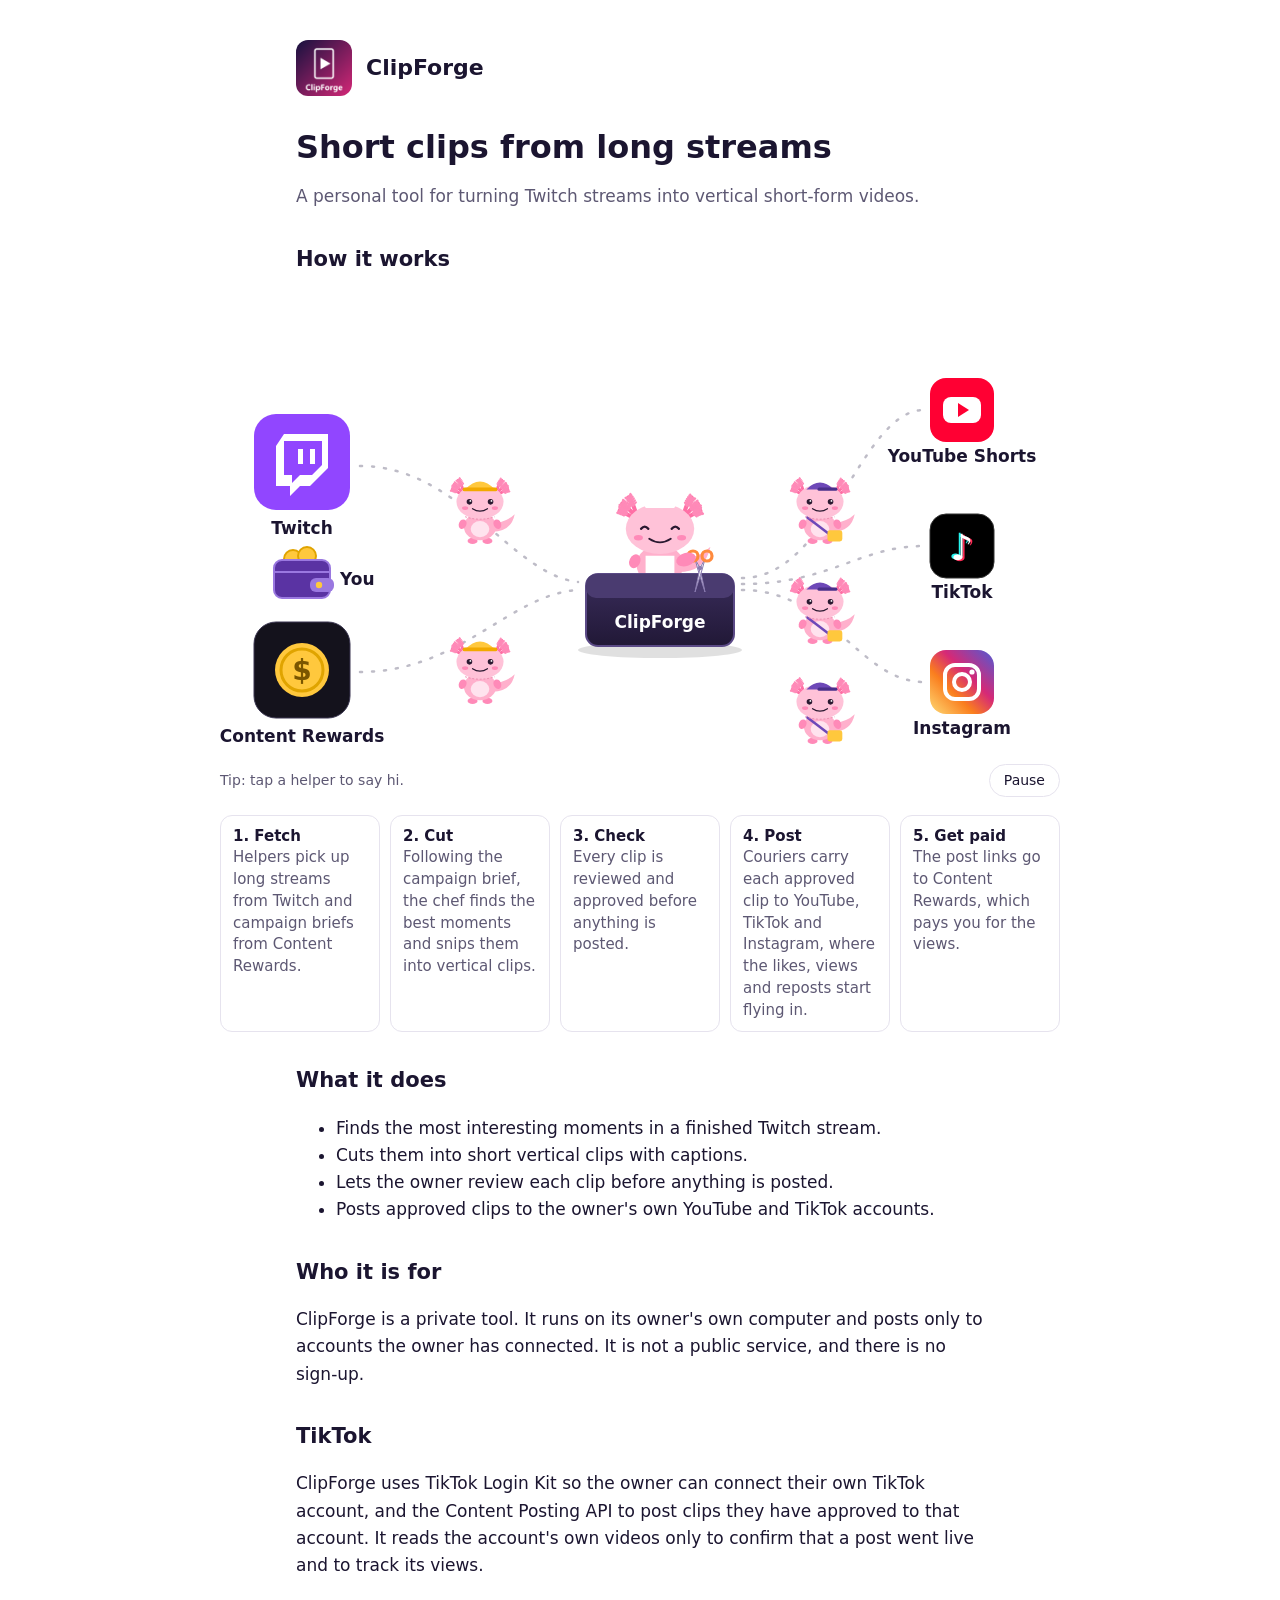
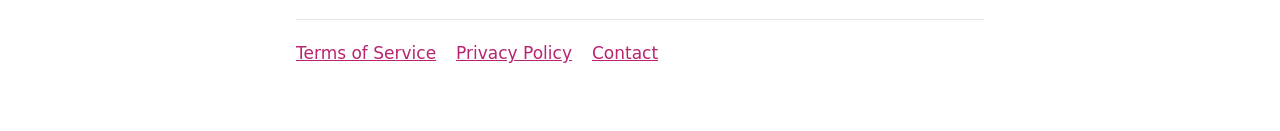
==== commit 8024949a: "Pay the coins into the owner's wallet, not back to Content Rewards Content Rewards pays the clipper," ====
--- a/clipforge/index.html
+++ b/clipforge/index.html
@@ -7,8 +7,8 @@
   <meta name="description" content="ClipForge turns long Twitch streams into short vertical clips and posts them to the creator's own accounts.">
   <link rel="icon" href="icon.png">
   <link rel="stylesheet" href="style.css">
-  <link rel="stylesheet" href="flow.css">
-  <link rel="stylesheet" href="flow-mobile.css">
+  <link rel="stylesheet" href="flow.css?v=4">
+  <link rel="stylesheet" href="flow-mobile.css?v=4">
   <script src="flow.js" defer></script>
 </head>
 <body>
@@ -22,7 +22,7 @@
   <div class="flow">
     <svg class="scene-d" viewBox="-70 -50 840 450" aria-labelledby="cfTitle cfDesc">
       <title id="cfTitle">How ClipForge works</title>
-      <desc id="cfDesc">One little helper fetches a long stream from Twitch, another fetches a campaign brief from Content Rewards, and both carry them to the chef. Following the brief, the chef snips the stream into short vertical clips with scissors, each clip gets a check mark, and three couriers carry the clips to YouTube Shorts, TikTok and Instagram, where likes, views and reposts float up. Finally the post links fly back to Content Rewards and gold coins pop out.</desc>
+      <desc id="cfDesc">One little helper fetches a long stream from Twitch, another fetches a campaign brief from Content Rewards, and both carry them to the chef. Following the brief, the chef snips the stream into short vertical clips with scissors, each clip gets a check mark, and three couriers carry the clips to YouTube Shorts, TikTok and Instagram, where likes, views and reposts float up. Finally the post links fly back to Content Rewards, and the gold coins it pays out drop into your wallet.</desc>
       <defs>
         <linearGradient id="cfPink" x1="0" y1="0" x2="1" y2="1"><stop offset="0" stop-color="#f06aa8"/><stop offset="1" stop-color="#b8246f"/></linearGradient>
         <linearGradient id="cfPurple" x1="0" y1="0" x2="1" y2="1"><stop offset="0" stop-color="#9a78e0"/><stop offset="1" stop-color="#5a33a3"/></linearGradient>
@@ -57,6 +57,9 @@
       <g transform="translate(-2 264)"><g class="anim coin1" opacity="0"><circle r="11" fill="#ffc83d" stroke="#e0a400" stroke-width="2"/><text y="4.5" text-anchor="middle" font-size="13" font-weight="900" fill="#7a5600" font-family="system-ui, sans-serif">$</text></g></g>
       <g transform="translate(18 264)"><g class="anim coin2" opacity="0"><circle r="11" fill="#ffc83d" stroke="#e0a400" stroke-width="2"/><text y="4.5" text-anchor="middle" font-size="13" font-weight="900" fill="#7a5600" font-family="system-ui, sans-serif">$</text></g></g>
       <g transform="translate(32 264)"><g class="anim coin3" opacity="0"><circle r="11" fill="#ffc83d" stroke="#e0a400" stroke-width="2"/><text y="4.5" text-anchor="middle" font-size="13" font-weight="900" fill="#7a5600" font-family="system-ui, sans-serif">$</text></g></g>
+      <!-- your wallet: the payout lands with you -->
+      <g transform="translate(12 224)"><g class="anim walletpop"><circle cx="-9" cy="-19" r="9" fill="#ffc83d" stroke="#e0a400" stroke-width="2"/><circle cx="5" cy="-22" r="9" fill="#ffc83d" stroke="#e0a400" stroke-width="2"/><rect x="-28" y="-18" width="56" height="38" rx="8" fill="#5a33a3" stroke="#9a78e0" stroke-width="2"/><path d="M-28 -6 H28" stroke="#9a78e0" stroke-width="2"/><rect x="8" y="0" width="24" height="14" rx="6" fill="#9a78e0"/><circle cx="17" cy="7" r="3.2" fill="#ffc83d"/></g></g>
+      <text class="lbl" x="50" y="231" style="text-anchor:start">You</text>
 
       <!-- destinations -->
       <g transform="translate(640 24)"><g class="anim tile-pop tile1"><rect width="64" height="64" rx="16" fill="#ff0033"/><rect x="13" y="19" width="38" height="26" rx="8" fill="#fff"/><path d="M28 25 L39 32 L28 39 Z" fill="#ff0033"/></g></g>
@@ -254,7 +257,7 @@
     </svg>
     <svg class="scene-m" viewBox="0 -40 360 690" aria-labelledby="cfmTitle cfmDesc">
       <title id="cfmTitle">How ClipForge works</title>
-      <desc id="cfmDesc">A helper fetches a long stream from Twitch and another fetches a campaign brief from Content Rewards. The chef snips the stream into vertical clips, couriers carry them down to YouTube Shorts, TikTok and Instagram, likes, views and reposts float up, and the post links fly back to Content Rewards for gold coins.</desc>
+      <desc id="cfmDesc">A helper fetches a long stream from Twitch and another fetches a campaign brief from Content Rewards. The chef snips the stream into vertical clips, couriers carry them down to YouTube Shorts, TikTok and Instagram, likes, views and reposts float up, and the post links fly back to Content Rewards, which pays gold coins into your wallet.</desc>
       <defs>
         <linearGradient id="cfmPink" x1="0" y1="0" x2="1" y2="1"><stop offset="0" stop-color="#f06aa8"/><stop offset="1" stop-color="#b8246f"/></linearGradient>
         <linearGradient id="cfmPurple" x1="0" y1="0" x2="1" y2="1"><stop offset="0" stop-color="#9a78e0"/><stop offset="1" stop-color="#5a33a3"/></linearGradient>
@@ -288,9 +291,12 @@
         <text x="48" y="58" text-anchor="middle" font-size="28" font-weight="800" fill="#7a5600" font-family="system-ui, sans-serif">$</text>
       </g></g>
 
-      <g transform="translate(268 26)"><g class="anim coin1" opacity="0"><circle r="11" fill="#ffc83d" stroke="#e0a400" stroke-width="2"/><text y="4.5" text-anchor="middle" font-size="13" font-weight="900" fill="#7a5600" font-family="system-ui, sans-serif">$</text></g></g>
-      <g transform="translate(288 26)"><g class="anim coin2" opacity="0"><circle r="11" fill="#ffc83d" stroke="#e0a400" stroke-width="2"/><text y="4.5" text-anchor="middle" font-size="13" font-weight="900" fill="#7a5600" font-family="system-ui, sans-serif">$</text></g></g>
-      <g transform="translate(302 26)"><g class="anim coin3" opacity="0"><circle r="11" fill="#ffc83d" stroke="#e0a400" stroke-width="2"/><text y="4.5" text-anchor="middle" font-size="13" font-weight="900" fill="#7a5600" font-family="system-ui, sans-serif">$</text></g></g>
+      <g transform="translate(268 60)"><g class="anim coin1" opacity="0"><circle r="11" fill="#ffc83d" stroke="#e0a400" stroke-width="2"/><text y="4.5" text-anchor="middle" font-size="13" font-weight="900" fill="#7a5600" font-family="system-ui, sans-serif">$</text></g></g>
+      <g transform="translate(288 60)"><g class="anim coin2" opacity="0"><circle r="11" fill="#ffc83d" stroke="#e0a400" stroke-width="2"/><text y="4.5" text-anchor="middle" font-size="13" font-weight="900" fill="#7a5600" font-family="system-ui, sans-serif">$</text></g></g>
+      <g transform="translate(302 60)"><g class="anim coin3" opacity="0"><circle r="11" fill="#ffc83d" stroke="#e0a400" stroke-width="2"/><text y="4.5" text-anchor="middle" font-size="13" font-weight="900" fill="#7a5600" font-family="system-ui, sans-serif">$</text></g></g>
+      <!-- your wallet: the payout lands with you -->
+      <text class="lbl" x="180" y="124">You</text>
+      <g transform="translate(180 76)"><g class="anim walletpop"><circle cx="-9" cy="-19" r="9" fill="#ffc83d" stroke="#e0a400" stroke-width="2"/><circle cx="5" cy="-22" r="9" fill="#ffc83d" stroke="#e0a400" stroke-width="2"/><rect x="-28" y="-18" width="56" height="38" rx="8" fill="#5a33a3" stroke="#9a78e0" stroke-width="2"/><path d="M-28 -6 H28" stroke="#9a78e0" stroke-width="2"/><rect x="8" y="0" width="24" height="14" rx="6" fill="#9a78e0"/><circle cx="17" cy="7" r="3.2" fill="#ffc83d"/></g></g>
 
       <!-- platforms -->
       <g transform="translate(52 540)"><g class="anim tile-pop tile1"><rect width="64" height="64" rx="16" fill="#ff0033"/><rect x="13" y="19" width="38" height="26" rx="8" fill="#fff"/><path d="M28 25 L39 32 L28 39 Z" fill="#ff0033"/></g></g>
@@ -493,7 +499,7 @@
       <li class="s2"><b>2. Cut</b>Following the campaign brief, the chef finds the best moments and snips them into vertical clips.</li>
       <li class="s3"><b>3. Check</b>Every clip is reviewed and approved before anything is posted.</li>
       <li class="s4"><b>4. Post</b>Couriers carry each approved clip to YouTube, TikTok and Instagram, where the likes, views and reposts start flying in.</li>
-      <li class="s5"><b>5. Get paid</b>The post links go back to Content Rewards, which pays out for the views.</li>
+      <li class="s5"><b>5. Get paid</b>The post links go to Content Rewards, which pays you for the views.</li>
     </ol>
   </div>
 
--- a/clipforge/flow.css
+++ b/clipforge/flow.css
@@ -622,9 +622,11 @@
 }
 .flow .coin1 { animation-name: cf-coin1; animation-timing-function: ease-out; }
 @keyframes cf-coin1 {
-  0%, 89% { opacity: 0; transform: translateY(0) scale(.4); }
-  89.6% { opacity: 1; transform: translateY(-8px) scale(1.15); }
-  95%, 100% { opacity: 0; transform: translateY(-58px) scale(.9); }
+  0%, 89% { opacity: 0; transform: translate(0, 0) scale(.4); }
+  89.6% { opacity: 1; transform: translate(0, -8px) scale(1.15); }
+  90.9% { opacity: 1; transform: translate(7px, -70px) scale(1); }
+  92.1% { opacity: 1; transform: translate(14px, -44px) scale(.6); }
+  92.4%, 100% { opacity: 0; transform: translate(14px, -40px) scale(.4); }
 }
 .flow .link2 { animation-name: cf-link2; animation-timing-function: linear; }
 @keyframes cf-link2 {
@@ -639,9 +641,11 @@
 }
 .flow .coin2 { animation-name: cf-coin2; animation-timing-function: ease-out; }
 @keyframes cf-coin2 {
-  0%, 90.6% { opacity: 0; transform: translateY(0) scale(.4); }
-  91.2% { opacity: 1; transform: translateY(-8px) scale(1.15); }
-  96.6%, 100% { opacity: 0; transform: translateY(-58px) scale(.9); }
+  0%, 90.6% { opacity: 0; transform: translate(0, 0) scale(.4); }
+  91.2% { opacity: 1; transform: translate(0, -8px) scale(1.15); }
+  92.5% { opacity: 1; transform: translate(-3px, -70px) scale(1); }
+  93.7% { opacity: 1; transform: translate(-6px, -44px) scale(.6); }
+  94%, 100% { opacity: 0; transform: translate(-6px, -40px) scale(.4); }
 }
 .flow .link3 { animation-name: cf-link3; animation-timing-function: linear; }
 @keyframes cf-link3 {
@@ -656,9 +660,18 @@
 }
 .flow .coin3 { animation-name: cf-coin3; animation-timing-function: ease-out; }
 @keyframes cf-coin3 {
-  0%, 92.2% { opacity: 0; transform: translateY(0) scale(.4); }
-  92.8% { opacity: 1; transform: translateY(-8px) scale(1.15); }
-  98.2%, 100% { opacity: 0; transform: translateY(-58px) scale(.9); }
+  0%, 92.2% { opacity: 0; transform: translate(0, 0) scale(.4); }
+  92.8% { opacity: 1; transform: translate(0, -8px) scale(1.15); }
+  94.1% { opacity: 1; transform: translate(-10px, -70px) scale(1); }
+  95.3% { opacity: 1; transform: translate(-20px, -44px) scale(.6); }
+  95.6%, 100% { opacity: 0; transform: translate(-20px, -40px) scale(.4); }
+}
+.flow .walletpop { animation-name: cf-wallet; transform-box: fill-box; transform-origin: 50% 70%; }
+@keyframes cf-wallet {
+  0%, 91.9%, 100% { transform: scale(1); }
+  92.4% { transform: scale(1.14); } 93.2% { transform: scale(1); }
+  94% { transform: scale(1.14); } 94.8% { transform: scale(1); }
+  95.6% { transform: scale(1.18); } 96.6% { transform: scale(1); }
 }
 .flow .crpop { animation-name: cf-crpop; transform-origin: center; }
 @keyframes cf-crpop {
--- a/clipforge/flow-mobile.css
+++ b/clipforge/flow-mobile.css
@@ -225,3 +225,29 @@
   92.2% { opacity: 1; transform: translate(-24.0px, -496.0px) scale(0.5); }
   92.6%, 100% { opacity: 0; transform: translate(-24px, -496px) scale(.3); }
 }
+
+/* coins fly from Content Rewards into your wallet */
+.flow .scene-m .coin1 { animation-name: cfm-coin1; animation-timing-function: ease-in-out; }
+@keyframes cfm-coin1 {
+  0%, 89% { opacity: 0; transform: translate(0, 0) scale(.4); }
+  89.6% { opacity: 1; transform: translate(0, -14px) scale(1.15); }
+  90.9% { opacity: 1; transform: translate(-44px, -22px) scale(1); }
+  92.1% { opacity: 1; transform: translate(-88px, -14px) scale(.6); }
+  92.4%, 100% { opacity: 0; transform: translate(-88px, -8px) scale(.4); }
+}
+.flow .scene-m .coin2 { animation-name: cfm-coin2; animation-timing-function: ease-in-out; }
+@keyframes cfm-coin2 {
+  0%, 90.6% { opacity: 0; transform: translate(0, 0) scale(.4); }
+  91.2% { opacity: 1; transform: translate(0, -14px) scale(1.15); }
+  92.5% { opacity: 1; transform: translate(-54px, -22px) scale(1); }
+  93.7% { opacity: 1; transform: translate(-108px, -14px) scale(.6); }
+  94%, 100% { opacity: 0; transform: translate(-108px, -8px) scale(.4); }
+}
+.flow .scene-m .coin3 { animation-name: cfm-coin3; animation-timing-function: ease-in-out; }
+@keyframes cfm-coin3 {
+  0%, 92.2% { opacity: 0; transform: translate(0, 0) scale(.4); }
+  92.8% { opacity: 1; transform: translate(0, -14px) scale(1.15); }
+  94.1% { opacity: 1; transform: translate(-61px, -22px) scale(1); }
+  95.3% { opacity: 1; transform: translate(-122px, -14px) scale(.6); }
+  95.6%, 100% { opacity: 0; transform: translate(-122px, -8px) scale(.4); }
+}
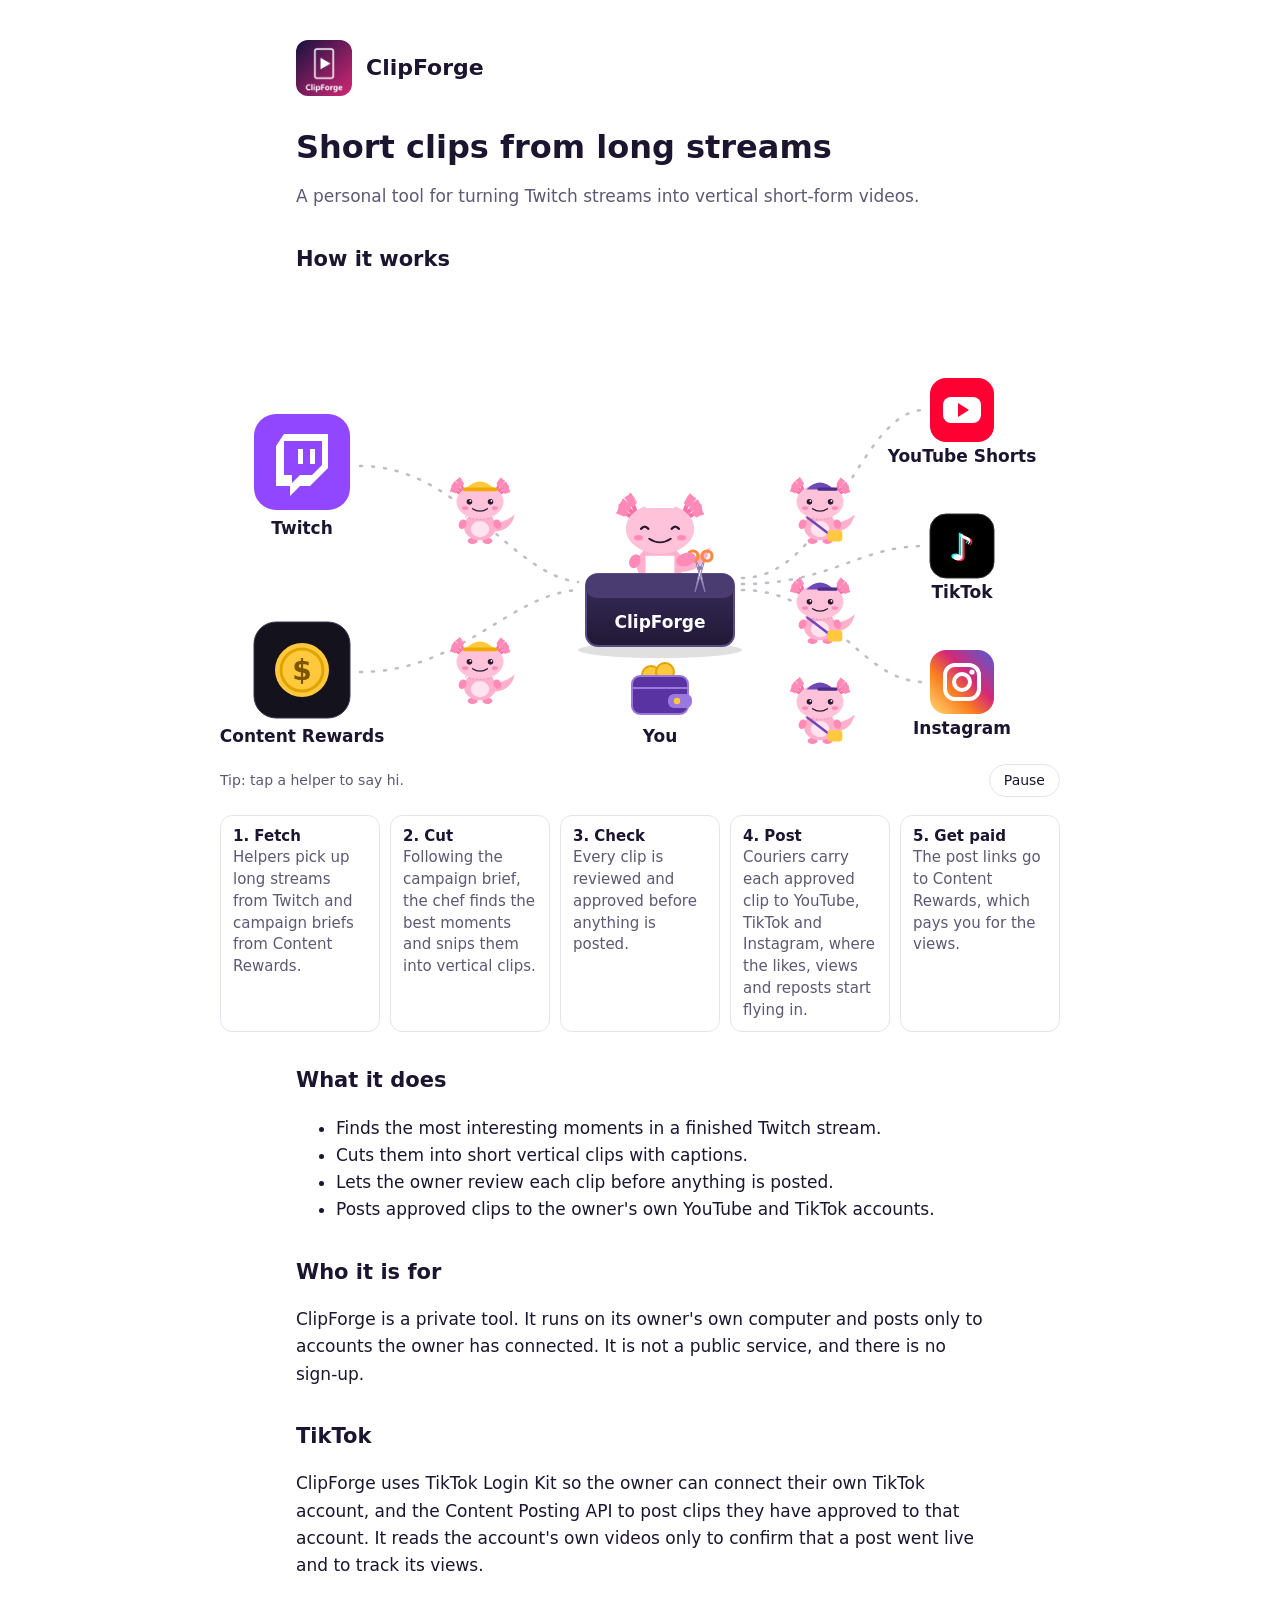
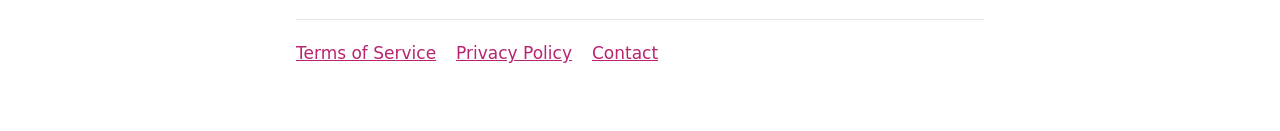
==== commit f7f490cc: "Move the wallet to the middle, under the chef Co-Authored-By: Claude Opus 5.5 <noreply@anthropic.com" ====
--- a/clipforge/index.html
+++ b/clipforge/index.html
@@ -7,8 +7,8 @@
   <meta name="description" content="ClipForge turns long Twitch streams into short vertical clips and posts them to the creator's own accounts.">
   <link rel="icon" href="icon.png">
   <link rel="stylesheet" href="style.css">
-  <link rel="stylesheet" href="flow.css?v=4">
-  <link rel="stylesheet" href="flow-mobile.css?v=4">
+  <link rel="stylesheet" href="flow.css?v=5">
+  <link rel="stylesheet" href="flow-mobile.css?v=5">
   <script src="flow.js" defer></script>
 </head>
 <body>
@@ -58,8 +58,8 @@
       <g transform="translate(18 264)"><g class="anim coin2" opacity="0"><circle r="11" fill="#ffc83d" stroke="#e0a400" stroke-width="2"/><text y="4.5" text-anchor="middle" font-size="13" font-weight="900" fill="#7a5600" font-family="system-ui, sans-serif">$</text></g></g>
       <g transform="translate(32 264)"><g class="anim coin3" opacity="0"><circle r="11" fill="#ffc83d" stroke="#e0a400" stroke-width="2"/><text y="4.5" text-anchor="middle" font-size="13" font-weight="900" fill="#7a5600" font-family="system-ui, sans-serif">$</text></g></g>
       <!-- your wallet: the payout lands with you -->
-      <g transform="translate(12 224)"><g class="anim walletpop"><circle cx="-9" cy="-19" r="9" fill="#ffc83d" stroke="#e0a400" stroke-width="2"/><circle cx="5" cy="-22" r="9" fill="#ffc83d" stroke="#e0a400" stroke-width="2"/><rect x="-28" y="-18" width="56" height="38" rx="8" fill="#5a33a3" stroke="#9a78e0" stroke-width="2"/><path d="M-28 -6 H28" stroke="#9a78e0" stroke-width="2"/><rect x="8" y="0" width="24" height="14" rx="6" fill="#9a78e0"/><circle cx="17" cy="7" r="3.2" fill="#ffc83d"/></g></g>
-      <text class="lbl" x="50" y="231" style="text-anchor:start">You</text>
+      <g transform="translate(370 340)"><g class="anim walletpop"><circle cx="-9" cy="-19" r="9" fill="#ffc83d" stroke="#e0a400" stroke-width="2"/><circle cx="5" cy="-22" r="9" fill="#ffc83d" stroke="#e0a400" stroke-width="2"/><rect x="-28" y="-18" width="56" height="38" rx="8" fill="#5a33a3" stroke="#9a78e0" stroke-width="2"/><path d="M-28 -6 H28" stroke="#9a78e0" stroke-width="2"/><rect x="8" y="0" width="24" height="14" rx="6" fill="#9a78e0"/><circle cx="17" cy="7" r="3.2" fill="#ffc83d"/></g></g>
+      <text class="lbl" x="370" y="388">You</text>
 
       <!-- destinations -->
       <g transform="translate(640 24)"><g class="anim tile-pop tile1"><rect width="64" height="64" rx="16" fill="#ff0033"/><rect x="13" y="19" width="38" height="26" rx="8" fill="#fff"/><path d="M28 25 L39 32 L28 39 Z" fill="#ff0033"/></g></g>
--- a/clipforge/flow.css
+++ b/clipforge/flow.css
@@ -623,10 +623,10 @@
 .flow .coin1 { animation-name: cf-coin1; animation-timing-function: ease-out; }
 @keyframes cf-coin1 {
   0%, 89% { opacity: 0; transform: translate(0, 0) scale(.4); }
-  89.6% { opacity: 1; transform: translate(0, -8px) scale(1.15); }
-  90.9% { opacity: 1; transform: translate(7px, -70px) scale(1); }
-  92.1% { opacity: 1; transform: translate(14px, -44px) scale(.6); }
-  92.4%, 100% { opacity: 0; transform: translate(14px, -40px) scale(.4); }
+  89.6% { opacity: 1; transform: translate(0, -10px) scale(1.15); }
+  91.5% { opacity: 1; transform: translate(186px, 14px) scale(1); }
+  93.4% { opacity: 1; transform: translate(372px, 52px) scale(.7); }
+  93.8%, 100% { opacity: 0; transform: translate(372px, 62px) scale(.4); }
 }
 .flow .link2 { animation-name: cf-link2; animation-timing-function: linear; }
 @keyframes cf-link2 {
@@ -642,10 +642,10 @@
 .flow .coin2 { animation-name: cf-coin2; animation-timing-function: ease-out; }
 @keyframes cf-coin2 {
   0%, 90.6% { opacity: 0; transform: translate(0, 0) scale(.4); }
-  91.2% { opacity: 1; transform: translate(0, -8px) scale(1.15); }
-  92.5% { opacity: 1; transform: translate(-3px, -70px) scale(1); }
-  93.7% { opacity: 1; transform: translate(-6px, -44px) scale(.6); }
-  94%, 100% { opacity: 0; transform: translate(-6px, -40px) scale(.4); }
+  91.2% { opacity: 1; transform: translate(0, -10px) scale(1.15); }
+  93.1% { opacity: 1; transform: translate(176px, 14px) scale(1); }
+  95% { opacity: 1; transform: translate(352px, 52px) scale(.7); }
+  95.4%, 100% { opacity: 0; transform: translate(352px, 62px) scale(.4); }
 }
 .flow .link3 { animation-name: cf-link3; animation-timing-function: linear; }
 @keyframes cf-link3 {
@@ -661,10 +661,10 @@
 .flow .coin3 { animation-name: cf-coin3; animation-timing-function: ease-out; }
 @keyframes cf-coin3 {
   0%, 92.2% { opacity: 0; transform: translate(0, 0) scale(.4); }
-  92.8% { opacity: 1; transform: translate(0, -8px) scale(1.15); }
-  94.1% { opacity: 1; transform: translate(-10px, -70px) scale(1); }
-  95.3% { opacity: 1; transform: translate(-20px, -44px) scale(.6); }
-  95.6%, 100% { opacity: 0; transform: translate(-20px, -40px) scale(.4); }
+  92.8% { opacity: 1; transform: translate(0, -10px) scale(1.15); }
+  94.7% { opacity: 1; transform: translate(169px, 14px) scale(1); }
+  96.6% { opacity: 1; transform: translate(338px, 52px) scale(.7); }
+  97%, 100% { opacity: 0; transform: translate(338px, 62px) scale(.4); }
 }
 .flow .walletpop { animation-name: cf-wallet; transform-box: fill-box; transform-origin: 50% 70%; }
 @keyframes cf-wallet {
@@ -672,6 +672,13 @@
   92.4% { transform: scale(1.14); } 93.2% { transform: scale(1); }
   94% { transform: scale(1.14); } 94.8% { transform: scale(1); }
   95.6% { transform: scale(1.18); } 96.6% { transform: scale(1); }
+}
+.flow .scene-d .walletpop { animation-name: cf-walletD; }
+@keyframes cf-walletD {
+  0%, 93.3%, 100% { transform: scale(1); }
+  93.8% { transform: scale(1.14); } 94.6% { transform: scale(1); }
+  95.4% { transform: scale(1.14); } 96.2% { transform: scale(1); }
+  97% { transform: scale(1.18); } 98% { transform: scale(1); }
 }
 .flow .crpop { animation-name: cf-crpop; transform-origin: center; }
 @keyframes cf-crpop {
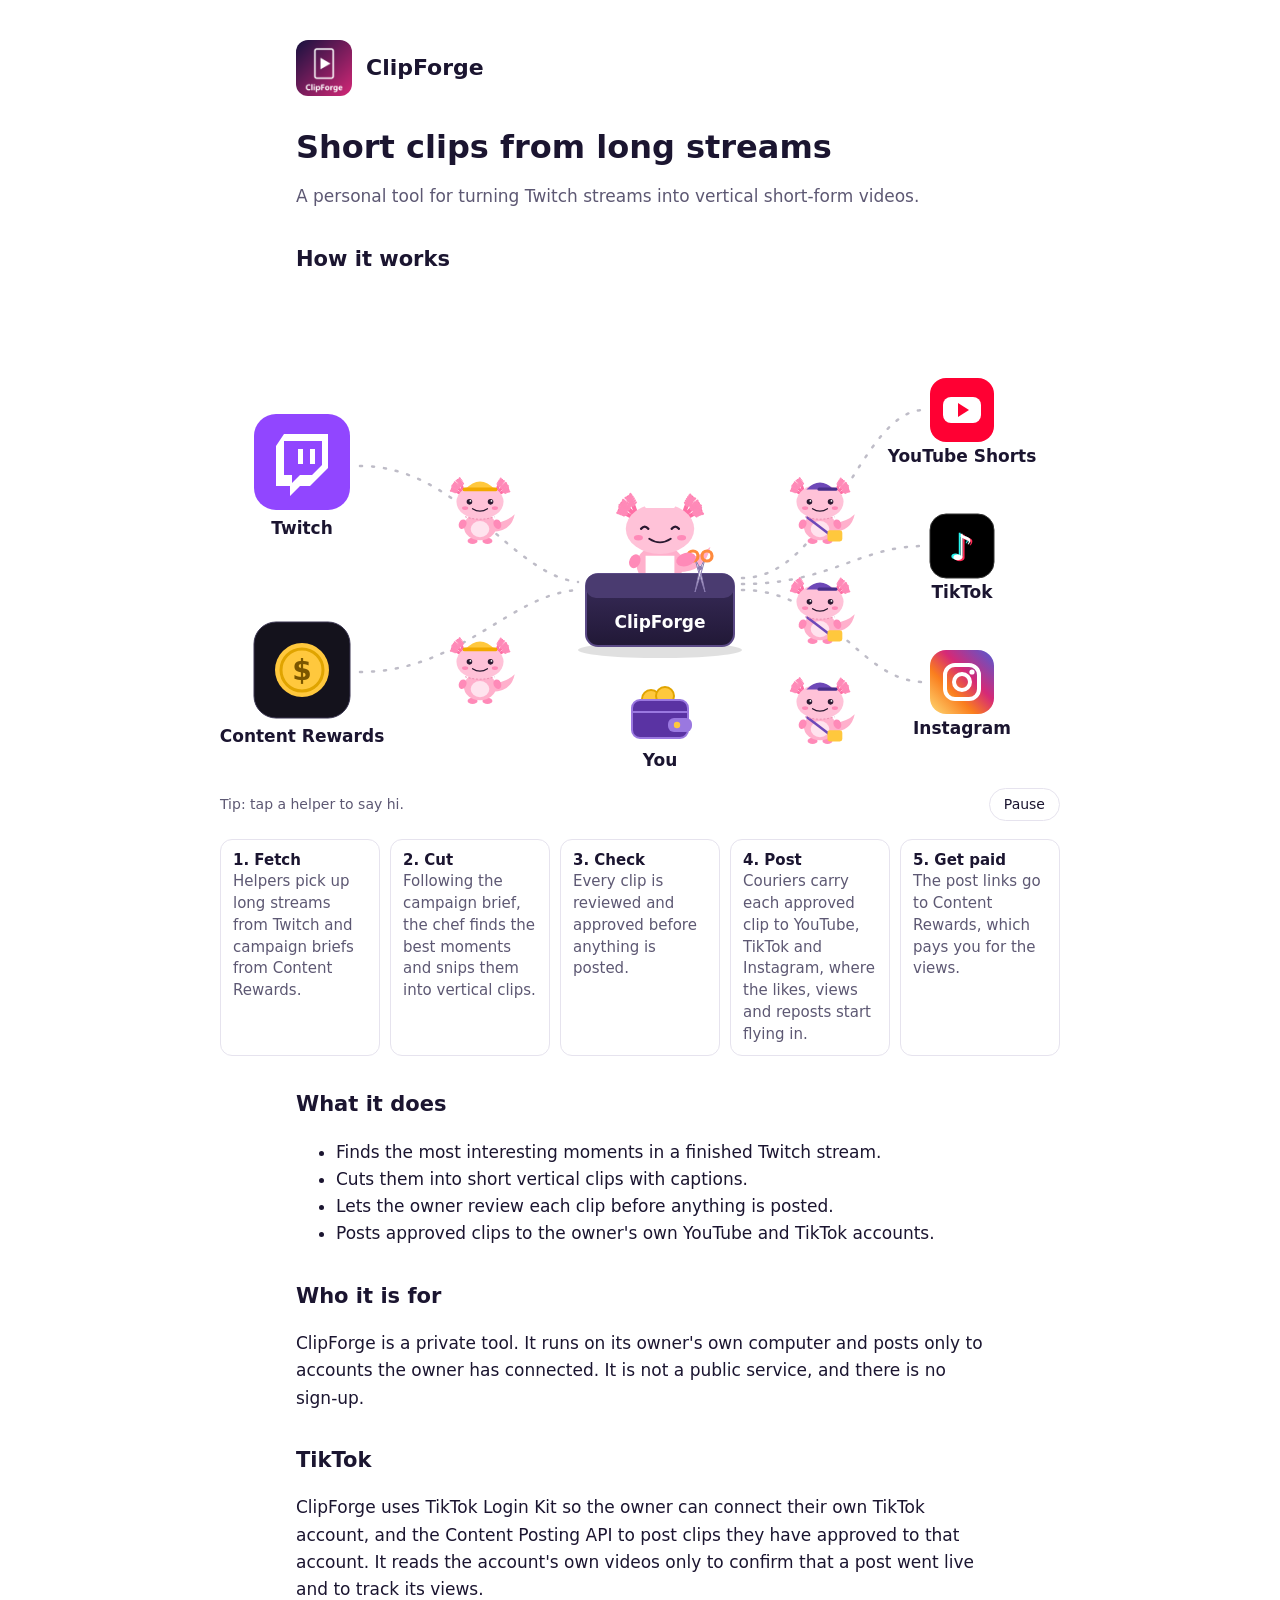
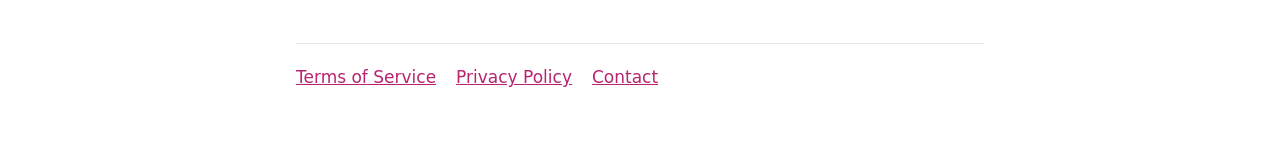
==== commit e03870a1: "Drop the wallet a little lower under the chef Co-Authored-By: Claude Opus 5.5 <noreply@anthropic.com" ====
--- a/clipforge/index.html
+++ b/clipforge/index.html
@@ -7,8 +7,8 @@
   <meta name="description" content="ClipForge turns long Twitch streams into short vertical clips and posts them to the creator's own accounts.">
   <link rel="icon" href="icon.png">
   <link rel="stylesheet" href="style.css">
-  <link rel="stylesheet" href="flow.css?v=5">
-  <link rel="stylesheet" href="flow-mobile.css?v=5">
+  <link rel="stylesheet" href="flow.css?v=6">
+  <link rel="stylesheet" href="flow-mobile.css?v=6">
   <script src="flow.js" defer></script>
 </head>
 <body>
@@ -20,7 +20,7 @@
 
   <h2>How it works</h2>
   <div class="flow">
-    <svg class="scene-d" viewBox="-70 -50 840 450" aria-labelledby="cfTitle cfDesc">
+    <svg class="scene-d" viewBox="-70 -50 840 474" aria-labelledby="cfTitle cfDesc">
       <title id="cfTitle">How ClipForge works</title>
       <desc id="cfDesc">One little helper fetches a long stream from Twitch, another fetches a campaign brief from Content Rewards, and both carry them to the chef. Following the brief, the chef snips the stream into short vertical clips with scissors, each clip gets a check mark, and three couriers carry the clips to YouTube Shorts, TikTok and Instagram, where likes, views and reposts float up. Finally the post links fly back to Content Rewards, and the gold coins it pays out drop into your wallet.</desc>
       <defs>
@@ -58,8 +58,8 @@
       <g transform="translate(18 264)"><g class="anim coin2" opacity="0"><circle r="11" fill="#ffc83d" stroke="#e0a400" stroke-width="2"/><text y="4.5" text-anchor="middle" font-size="13" font-weight="900" fill="#7a5600" font-family="system-ui, sans-serif">$</text></g></g>
       <g transform="translate(32 264)"><g class="anim coin3" opacity="0"><circle r="11" fill="#ffc83d" stroke="#e0a400" stroke-width="2"/><text y="4.5" text-anchor="middle" font-size="13" font-weight="900" fill="#7a5600" font-family="system-ui, sans-serif">$</text></g></g>
       <!-- your wallet: the payout lands with you -->
-      <g transform="translate(370 340)"><g class="anim walletpop"><circle cx="-9" cy="-19" r="9" fill="#ffc83d" stroke="#e0a400" stroke-width="2"/><circle cx="5" cy="-22" r="9" fill="#ffc83d" stroke="#e0a400" stroke-width="2"/><rect x="-28" y="-18" width="56" height="38" rx="8" fill="#5a33a3" stroke="#9a78e0" stroke-width="2"/><path d="M-28 -6 H28" stroke="#9a78e0" stroke-width="2"/><rect x="8" y="0" width="24" height="14" rx="6" fill="#9a78e0"/><circle cx="17" cy="7" r="3.2" fill="#ffc83d"/></g></g>
-      <text class="lbl" x="370" y="388">You</text>
+      <g transform="translate(370 364)"><g class="anim walletpop"><circle cx="-9" cy="-19" r="9" fill="#ffc83d" stroke="#e0a400" stroke-width="2"/><circle cx="5" cy="-22" r="9" fill="#ffc83d" stroke="#e0a400" stroke-width="2"/><rect x="-28" y="-18" width="56" height="38" rx="8" fill="#5a33a3" stroke="#9a78e0" stroke-width="2"/><path d="M-28 -6 H28" stroke="#9a78e0" stroke-width="2"/><rect x="8" y="0" width="24" height="14" rx="6" fill="#9a78e0"/><circle cx="17" cy="7" r="3.2" fill="#ffc83d"/></g></g>
+      <text class="lbl" x="370" y="412">You</text>
 
       <!-- destinations -->
       <g transform="translate(640 24)"><g class="anim tile-pop tile1"><rect width="64" height="64" rx="16" fill="#ff0033"/><rect x="13" y="19" width="38" height="26" rx="8" fill="#fff"/><path d="M28 25 L39 32 L28 39 Z" fill="#ff0033"/></g></g>
--- a/clipforge/flow.css
+++ b/clipforge/flow.css
@@ -624,9 +624,9 @@
 @keyframes cf-coin1 {
   0%, 89% { opacity: 0; transform: translate(0, 0) scale(.4); }
   89.6% { opacity: 1; transform: translate(0, -10px) scale(1.15); }
-  91.5% { opacity: 1; transform: translate(186px, 14px) scale(1); }
-  93.4% { opacity: 1; transform: translate(372px, 52px) scale(.7); }
-  93.8%, 100% { opacity: 0; transform: translate(372px, 62px) scale(.4); }
+  91.5% { opacity: 1; transform: translate(186px, 30px) scale(1); }
+  93.4% { opacity: 1; transform: translate(372px, 76px) scale(.7); }
+  93.8%, 100% { opacity: 0; transform: translate(372px, 86px) scale(.4); }
 }
 .flow .link2 { animation-name: cf-link2; animation-timing-function: linear; }
 @keyframes cf-link2 {
@@ -643,9 +643,9 @@
 @keyframes cf-coin2 {
   0%, 90.6% { opacity: 0; transform: translate(0, 0) scale(.4); }
   91.2% { opacity: 1; transform: translate(0, -10px) scale(1.15); }
-  93.1% { opacity: 1; transform: translate(176px, 14px) scale(1); }
-  95% { opacity: 1; transform: translate(352px, 52px) scale(.7); }
-  95.4%, 100% { opacity: 0; transform: translate(352px, 62px) scale(.4); }
+  93.1% { opacity: 1; transform: translate(176px, 30px) scale(1); }
+  95% { opacity: 1; transform: translate(352px, 76px) scale(.7); }
+  95.4%, 100% { opacity: 0; transform: translate(352px, 86px) scale(.4); }
 }
 .flow .link3 { animation-name: cf-link3; animation-timing-function: linear; }
 @keyframes cf-link3 {
@@ -662,9 +662,9 @@
 @keyframes cf-coin3 {
   0%, 92.2% { opacity: 0; transform: translate(0, 0) scale(.4); }
   92.8% { opacity: 1; transform: translate(0, -10px) scale(1.15); }
-  94.7% { opacity: 1; transform: translate(169px, 14px) scale(1); }
-  96.6% { opacity: 1; transform: translate(338px, 52px) scale(.7); }
-  97%, 100% { opacity: 0; transform: translate(338px, 62px) scale(.4); }
+  94.7% { opacity: 1; transform: translate(169px, 30px) scale(1); }
+  96.6% { opacity: 1; transform: translate(338px, 76px) scale(.7); }
+  97%, 100% { opacity: 0; transform: translate(338px, 86px) scale(.4); }
 }
 .flow .walletpop { animation-name: cf-wallet; transform-box: fill-box; transform-origin: 50% 70%; }
 @keyframes cf-wallet {
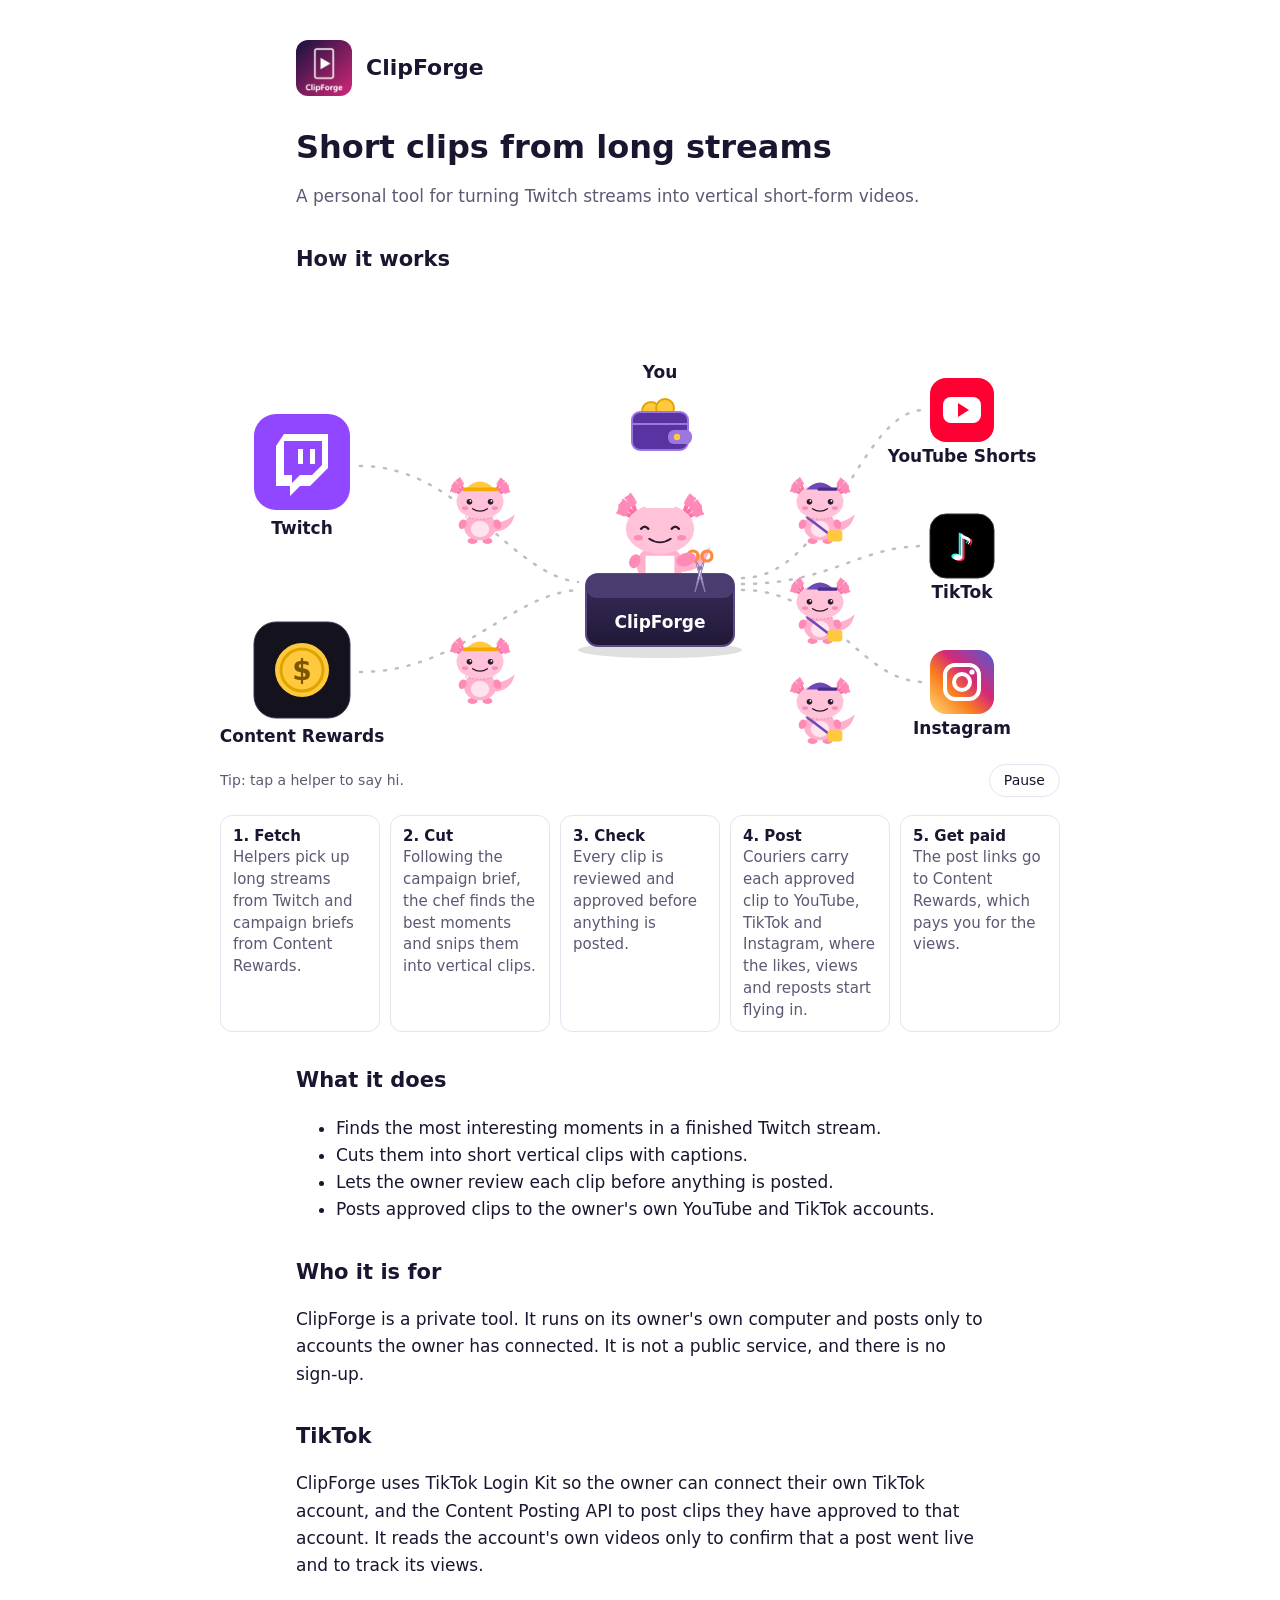
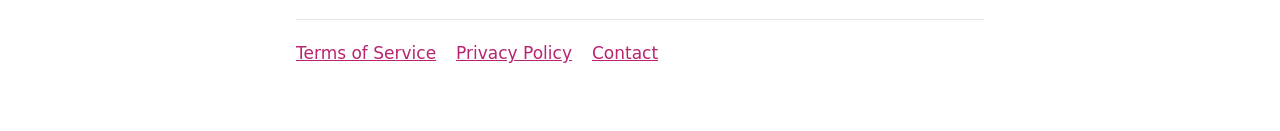
==== commit 34c2c8c6: "Put the wallet above the chef instead Co-Authored-By: Claude Opus 5.5 <noreply@anthropic.com>" ====
--- a/clipforge/index.html
+++ b/clipforge/index.html
@@ -7,8 +7,8 @@
   <meta name="description" content="ClipForge turns long Twitch streams into short vertical clips and posts them to the creator's own accounts.">
   <link rel="icon" href="icon.png">
   <link rel="stylesheet" href="style.css">
-  <link rel="stylesheet" href="flow.css?v=6">
-  <link rel="stylesheet" href="flow-mobile.css?v=6">
+  <link rel="stylesheet" href="flow.css?v=7">
+  <link rel="stylesheet" href="flow-mobile.css?v=7">
   <script src="flow.js" defer></script>
 </head>
 <body>
@@ -20,7 +20,7 @@
 
   <h2>How it works</h2>
   <div class="flow">
-    <svg class="scene-d" viewBox="-70 -50 840 474" aria-labelledby="cfTitle cfDesc">
+    <svg class="scene-d" viewBox="-70 -50 840 450" aria-labelledby="cfTitle cfDesc">
       <title id="cfTitle">How ClipForge works</title>
       <desc id="cfDesc">One little helper fetches a long stream from Twitch, another fetches a campaign brief from Content Rewards, and both carry them to the chef. Following the brief, the chef snips the stream into short vertical clips with scissors, each clip gets a check mark, and three couriers carry the clips to YouTube Shorts, TikTok and Instagram, where likes, views and reposts float up. Finally the post links fly back to Content Rewards, and the gold coins it pays out drop into your wallet.</desc>
       <defs>
@@ -58,8 +58,8 @@
       <g transform="translate(18 264)"><g class="anim coin2" opacity="0"><circle r="11" fill="#ffc83d" stroke="#e0a400" stroke-width="2"/><text y="4.5" text-anchor="middle" font-size="13" font-weight="900" fill="#7a5600" font-family="system-ui, sans-serif">$</text></g></g>
       <g transform="translate(32 264)"><g class="anim coin3" opacity="0"><circle r="11" fill="#ffc83d" stroke="#e0a400" stroke-width="2"/><text y="4.5" text-anchor="middle" font-size="13" font-weight="900" fill="#7a5600" font-family="system-ui, sans-serif">$</text></g></g>
       <!-- your wallet: the payout lands with you -->
-      <g transform="translate(370 364)"><g class="anim walletpop"><circle cx="-9" cy="-19" r="9" fill="#ffc83d" stroke="#e0a400" stroke-width="2"/><circle cx="5" cy="-22" r="9" fill="#ffc83d" stroke="#e0a400" stroke-width="2"/><rect x="-28" y="-18" width="56" height="38" rx="8" fill="#5a33a3" stroke="#9a78e0" stroke-width="2"/><path d="M-28 -6 H28" stroke="#9a78e0" stroke-width="2"/><rect x="8" y="0" width="24" height="14" rx="6" fill="#9a78e0"/><circle cx="17" cy="7" r="3.2" fill="#ffc83d"/></g></g>
-      <text class="lbl" x="370" y="412">You</text>
+      <g transform="translate(370 76)"><g class="anim walletpop"><circle cx="-9" cy="-19" r="9" fill="#ffc83d" stroke="#e0a400" stroke-width="2"/><circle cx="5" cy="-22" r="9" fill="#ffc83d" stroke="#e0a400" stroke-width="2"/><rect x="-28" y="-18" width="56" height="38" rx="8" fill="#5a33a3" stroke="#9a78e0" stroke-width="2"/><path d="M-28 -6 H28" stroke="#9a78e0" stroke-width="2"/><rect x="8" y="0" width="24" height="14" rx="6" fill="#9a78e0"/><circle cx="17" cy="7" r="3.2" fill="#ffc83d"/></g></g>
+      <text class="lbl" x="370" y="24">You</text>
 
       <!-- destinations -->
       <g transform="translate(640 24)"><g class="anim tile-pop tile1"><rect width="64" height="64" rx="16" fill="#ff0033"/><rect x="13" y="19" width="38" height="26" rx="8" fill="#fff"/><path d="M28 25 L39 32 L28 39 Z" fill="#ff0033"/></g></g>
--- a/clipforge/flow.css
+++ b/clipforge/flow.css
@@ -624,9 +624,9 @@
 @keyframes cf-coin1 {
   0%, 89% { opacity: 0; transform: translate(0, 0) scale(.4); }
   89.6% { opacity: 1; transform: translate(0, -10px) scale(1.15); }
-  91.5% { opacity: 1; transform: translate(186px, 30px) scale(1); }
-  93.4% { opacity: 1; transform: translate(372px, 76px) scale(.7); }
-  93.8%, 100% { opacity: 0; transform: translate(372px, 86px) scale(.4); }
+  91.5% { opacity: 1; transform: translate(167.4px, -210px) scale(1); }
+  93.4% { opacity: 1; transform: translate(372px, -216px) scale(.7); }
+  93.8%, 100% { opacity: 0; transform: translate(372px, -202px) scale(.4); }
 }
 .flow .link2 { animation-name: cf-link2; animation-timing-function: linear; }
 @keyframes cf-link2 {
@@ -643,9 +643,9 @@
 @keyframes cf-coin2 {
   0%, 90.6% { opacity: 0; transform: translate(0, 0) scale(.4); }
   91.2% { opacity: 1; transform: translate(0, -10px) scale(1.15); }
-  93.1% { opacity: 1; transform: translate(176px, 30px) scale(1); }
-  95% { opacity: 1; transform: translate(352px, 76px) scale(.7); }
-  95.4%, 100% { opacity: 0; transform: translate(352px, 86px) scale(.4); }
+  93.1% { opacity: 1; transform: translate(158.4px, -210px) scale(1); }
+  95% { opacity: 1; transform: translate(352px, -216px) scale(.7); }
+  95.4%, 100% { opacity: 0; transform: translate(352px, -202px) scale(.4); }
 }
 .flow .link3 { animation-name: cf-link3; animation-timing-function: linear; }
 @keyframes cf-link3 {
@@ -662,9 +662,9 @@
 @keyframes cf-coin3 {
   0%, 92.2% { opacity: 0; transform: translate(0, 0) scale(.4); }
   92.8% { opacity: 1; transform: translate(0, -10px) scale(1.15); }
-  94.7% { opacity: 1; transform: translate(169px, 30px) scale(1); }
-  96.6% { opacity: 1; transform: translate(338px, 76px) scale(.7); }
-  97%, 100% { opacity: 0; transform: translate(338px, 86px) scale(.4); }
+  94.7% { opacity: 1; transform: translate(152.1px, -210px) scale(1); }
+  96.6% { opacity: 1; transform: translate(338px, -216px) scale(.7); }
+  97%, 100% { opacity: 0; transform: translate(338px, -202px) scale(.4); }
 }
 .flow .walletpop { animation-name: cf-wallet; transform-box: fill-box; transform-origin: 50% 70%; }
 @keyframes cf-wallet {
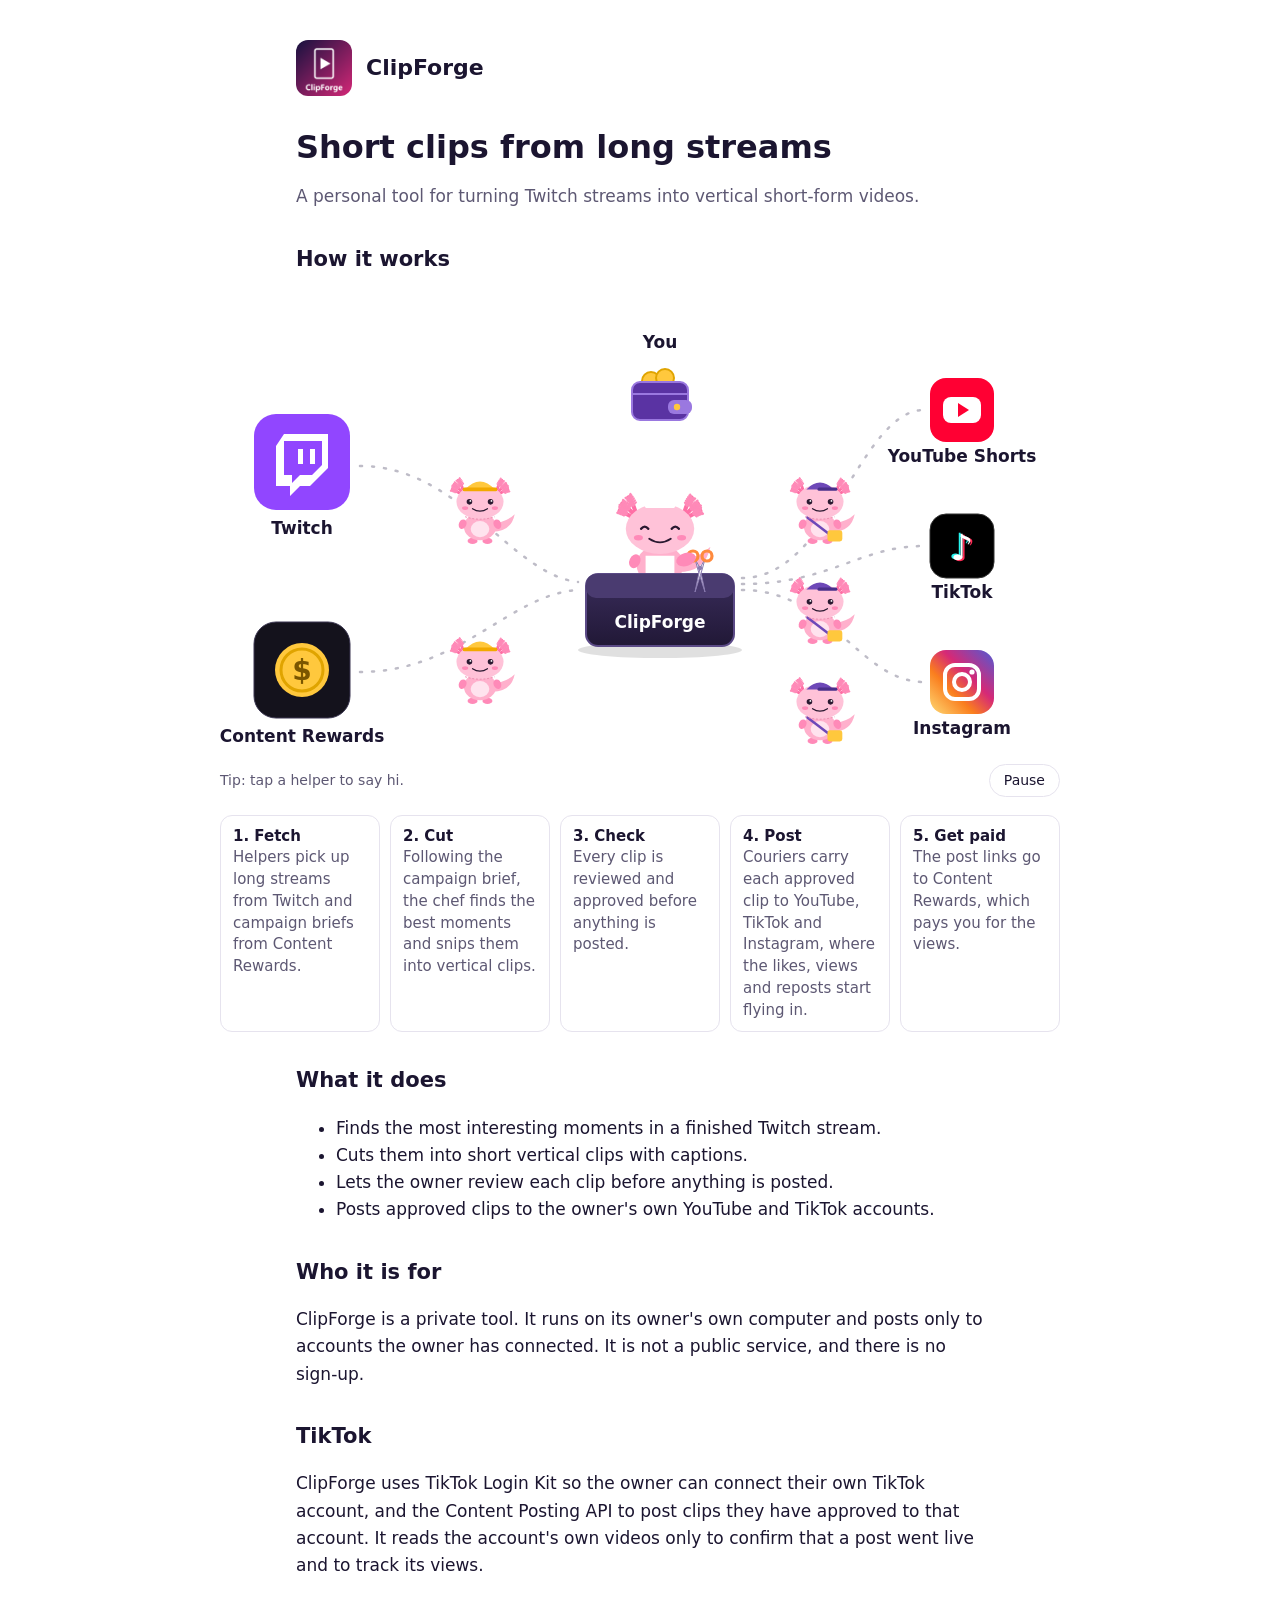
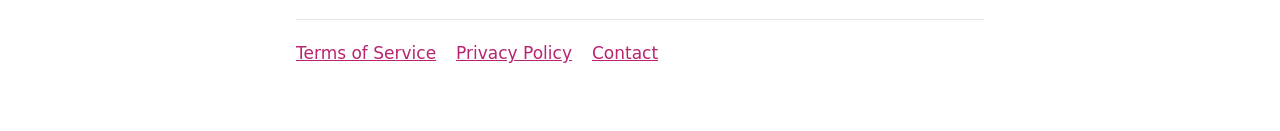
==== commit 36f1cc70: "Keep the wallet on desktop only and raise it a little The phone scene goes back to coins popping out" ====
--- a/clipforge/index.html
+++ b/clipforge/index.html
@@ -7,8 +7,8 @@
   <meta name="description" content="ClipForge turns long Twitch streams into short vertical clips and posts them to the creator's own accounts.">
   <link rel="icon" href="icon.png">
   <link rel="stylesheet" href="style.css">
-  <link rel="stylesheet" href="flow.css?v=7">
-  <link rel="stylesheet" href="flow-mobile.css?v=7">
+  <link rel="stylesheet" href="flow.css?v=8">
+  <link rel="stylesheet" href="flow-mobile.css?v=8">
   <script src="flow.js" defer></script>
 </head>
 <body>
@@ -58,8 +58,8 @@
       <g transform="translate(18 264)"><g class="anim coin2" opacity="0"><circle r="11" fill="#ffc83d" stroke="#e0a400" stroke-width="2"/><text y="4.5" text-anchor="middle" font-size="13" font-weight="900" fill="#7a5600" font-family="system-ui, sans-serif">$</text></g></g>
       <g transform="translate(32 264)"><g class="anim coin3" opacity="0"><circle r="11" fill="#ffc83d" stroke="#e0a400" stroke-width="2"/><text y="4.5" text-anchor="middle" font-size="13" font-weight="900" fill="#7a5600" font-family="system-ui, sans-serif">$</text></g></g>
       <!-- your wallet: the payout lands with you -->
-      <g transform="translate(370 76)"><g class="anim walletpop"><circle cx="-9" cy="-19" r="9" fill="#ffc83d" stroke="#e0a400" stroke-width="2"/><circle cx="5" cy="-22" r="9" fill="#ffc83d" stroke="#e0a400" stroke-width="2"/><rect x="-28" y="-18" width="56" height="38" rx="8" fill="#5a33a3" stroke="#9a78e0" stroke-width="2"/><path d="M-28 -6 H28" stroke="#9a78e0" stroke-width="2"/><rect x="8" y="0" width="24" height="14" rx="6" fill="#9a78e0"/><circle cx="17" cy="7" r="3.2" fill="#ffc83d"/></g></g>
-      <text class="lbl" x="370" y="24">You</text>
+      <g transform="translate(370 46)"><g class="anim walletpop"><circle cx="-9" cy="-19" r="9" fill="#ffc83d" stroke="#e0a400" stroke-width="2"/><circle cx="5" cy="-22" r="9" fill="#ffc83d" stroke="#e0a400" stroke-width="2"/><rect x="-28" y="-18" width="56" height="38" rx="8" fill="#5a33a3" stroke="#9a78e0" stroke-width="2"/><path d="M-28 -6 H28" stroke="#9a78e0" stroke-width="2"/><rect x="8" y="0" width="24" height="14" rx="6" fill="#9a78e0"/><circle cx="17" cy="7" r="3.2" fill="#ffc83d"/></g></g>
+      <text class="lbl" x="370" y="-6">You</text>
 
       <!-- destinations -->
       <g transform="translate(640 24)"><g class="anim tile-pop tile1"><rect width="64" height="64" rx="16" fill="#ff0033"/><rect x="13" y="19" width="38" height="26" rx="8" fill="#fff"/><path d="M28 25 L39 32 L28 39 Z" fill="#ff0033"/></g></g>
@@ -257,7 +257,7 @@
     </svg>
     <svg class="scene-m" viewBox="0 -40 360 690" aria-labelledby="cfmTitle cfmDesc">
       <title id="cfmTitle">How ClipForge works</title>
-      <desc id="cfmDesc">A helper fetches a long stream from Twitch and another fetches a campaign brief from Content Rewards. The chef snips the stream into vertical clips, couriers carry them down to YouTube Shorts, TikTok and Instagram, likes, views and reposts float up, and the post links fly back to Content Rewards, which pays gold coins into your wallet.</desc>
+      <desc id="cfmDesc">A helper fetches a long stream from Twitch and another fetches a campaign brief from Content Rewards. The chef snips the stream into vertical clips, couriers carry them down to YouTube Shorts, TikTok and Instagram, likes, views and reposts float up, and the post links fly back to Content Rewards for gold coins.</desc>
       <defs>
         <linearGradient id="cfmPink" x1="0" y1="0" x2="1" y2="1"><stop offset="0" stop-color="#f06aa8"/><stop offset="1" stop-color="#b8246f"/></linearGradient>
         <linearGradient id="cfmPurple" x1="0" y1="0" x2="1" y2="1"><stop offset="0" stop-color="#9a78e0"/><stop offset="1" stop-color="#5a33a3"/></linearGradient>
@@ -291,12 +291,9 @@
         <text x="48" y="58" text-anchor="middle" font-size="28" font-weight="800" fill="#7a5600" font-family="system-ui, sans-serif">$</text>
       </g></g>
 
-      <g transform="translate(268 60)"><g class="anim coin1" opacity="0"><circle r="11" fill="#ffc83d" stroke="#e0a400" stroke-width="2"/><text y="4.5" text-anchor="middle" font-size="13" font-weight="900" fill="#7a5600" font-family="system-ui, sans-serif">$</text></g></g>
-      <g transform="translate(288 60)"><g class="anim coin2" opacity="0"><circle r="11" fill="#ffc83d" stroke="#e0a400" stroke-width="2"/><text y="4.5" text-anchor="middle" font-size="13" font-weight="900" fill="#7a5600" font-family="system-ui, sans-serif">$</text></g></g>
-      <g transform="translate(302 60)"><g class="anim coin3" opacity="0"><circle r="11" fill="#ffc83d" stroke="#e0a400" stroke-width="2"/><text y="4.5" text-anchor="middle" font-size="13" font-weight="900" fill="#7a5600" font-family="system-ui, sans-serif">$</text></g></g>
-      <!-- your wallet: the payout lands with you -->
-      <text class="lbl" x="180" y="124">You</text>
-      <g transform="translate(180 76)"><g class="anim walletpop"><circle cx="-9" cy="-19" r="9" fill="#ffc83d" stroke="#e0a400" stroke-width="2"/><circle cx="5" cy="-22" r="9" fill="#ffc83d" stroke="#e0a400" stroke-width="2"/><rect x="-28" y="-18" width="56" height="38" rx="8" fill="#5a33a3" stroke="#9a78e0" stroke-width="2"/><path d="M-28 -6 H28" stroke="#9a78e0" stroke-width="2"/><rect x="8" y="0" width="24" height="14" rx="6" fill="#9a78e0"/><circle cx="17" cy="7" r="3.2" fill="#ffc83d"/></g></g>
+      <g transform="translate(268 26)"><g class="anim coin1" opacity="0"><circle r="11" fill="#ffc83d" stroke="#e0a400" stroke-width="2"/><text y="4.5" text-anchor="middle" font-size="13" font-weight="900" fill="#7a5600" font-family="system-ui, sans-serif">$</text></g></g>
+      <g transform="translate(288 26)"><g class="anim coin2" opacity="0"><circle r="11" fill="#ffc83d" stroke="#e0a400" stroke-width="2"/><text y="4.5" text-anchor="middle" font-size="13" font-weight="900" fill="#7a5600" font-family="system-ui, sans-serif">$</text></g></g>
+      <g transform="translate(302 26)"><g class="anim coin3" opacity="0"><circle r="11" fill="#ffc83d" stroke="#e0a400" stroke-width="2"/><text y="4.5" text-anchor="middle" font-size="13" font-weight="900" fill="#7a5600" font-family="system-ui, sans-serif">$</text></g></g>
 
       <!-- platforms -->
       <g transform="translate(52 540)"><g class="anim tile-pop tile1"><rect width="64" height="64" rx="16" fill="#ff0033"/><rect x="13" y="19" width="38" height="26" rx="8" fill="#fff"/><path d="M28 25 L39 32 L28 39 Z" fill="#ff0033"/></g></g>
--- a/clipforge/flow.css
+++ b/clipforge/flow.css
@@ -624,9 +624,9 @@
 @keyframes cf-coin1 {
   0%, 89% { opacity: 0; transform: translate(0, 0) scale(.4); }
   89.6% { opacity: 1; transform: translate(0, -10px) scale(1.15); }
-  91.5% { opacity: 1; transform: translate(167.4px, -210px) scale(1); }
-  93.4% { opacity: 1; transform: translate(372px, -216px) scale(.7); }
-  93.8%, 100% { opacity: 0; transform: translate(372px, -202px) scale(.4); }
+  91.5% { opacity: 1; transform: translate(167.4px, -236px) scale(1); }
+  93.4% { opacity: 1; transform: translate(372px, -246px) scale(.7); }
+  93.8%, 100% { opacity: 0; transform: translate(372px, -232px) scale(.4); }
 }
 .flow .link2 { animation-name: cf-link2; animation-timing-function: linear; }
 @keyframes cf-link2 {
@@ -643,9 +643,9 @@
 @keyframes cf-coin2 {
   0%, 90.6% { opacity: 0; transform: translate(0, 0) scale(.4); }
   91.2% { opacity: 1; transform: translate(0, -10px) scale(1.15); }
-  93.1% { opacity: 1; transform: translate(158.4px, -210px) scale(1); }
-  95% { opacity: 1; transform: translate(352px, -216px) scale(.7); }
-  95.4%, 100% { opacity: 0; transform: translate(352px, -202px) scale(.4); }
+  93.1% { opacity: 1; transform: translate(158.4px, -236px) scale(1); }
+  95% { opacity: 1; transform: translate(352px, -246px) scale(.7); }
+  95.4%, 100% { opacity: 0; transform: translate(352px, -232px) scale(.4); }
 }
 .flow .link3 { animation-name: cf-link3; animation-timing-function: linear; }
 @keyframes cf-link3 {
@@ -662,9 +662,9 @@
 @keyframes cf-coin3 {
   0%, 92.2% { opacity: 0; transform: translate(0, 0) scale(.4); }
   92.8% { opacity: 1; transform: translate(0, -10px) scale(1.15); }
-  94.7% { opacity: 1; transform: translate(152.1px, -210px) scale(1); }
-  96.6% { opacity: 1; transform: translate(338px, -216px) scale(.7); }
-  97%, 100% { opacity: 0; transform: translate(338px, -202px) scale(.4); }
+  94.7% { opacity: 1; transform: translate(152.1px, -236px) scale(1); }
+  96.6% { opacity: 1; transform: translate(338px, -246px) scale(.7); }
+  97%, 100% { opacity: 0; transform: translate(338px, -232px) scale(.4); }
 }
 .flow .walletpop { animation-name: cf-wallet; transform-box: fill-box; transform-origin: 50% 70%; }
 @keyframes cf-wallet {
--- a/clipforge/flow-mobile.css
+++ b/clipforge/flow-mobile.css
@@ -226,28 +226,22 @@
   92.6%, 100% { opacity: 0; transform: translate(-24px, -496px) scale(.3); }
 }
 
-/* coins fly from Content Rewards into your wallet */
-.flow .scene-m .coin1 { animation-name: cfm-coin1; animation-timing-function: ease-in-out; }
+/* coins pop up out of Content Rewards (phone keeps the original payout) */
+.flow .scene-m .coin1 { animation-name: cfm-coin1; animation-timing-function: ease-out; }
 @keyframes cfm-coin1 {
-  0%, 89% { opacity: 0; transform: translate(0, 0) scale(.4); }
-  89.6% { opacity: 1; transform: translate(0, -14px) scale(1.15); }
-  90.9% { opacity: 1; transform: translate(-44px, -22px) scale(1); }
-  92.1% { opacity: 1; transform: translate(-88px, -14px) scale(.6); }
-  92.4%, 100% { opacity: 0; transform: translate(-88px, -8px) scale(.4); }
-}
-.flow .scene-m .coin2 { animation-name: cfm-coin2; animation-timing-function: ease-in-out; }
+  0%, 89% { opacity: 0; transform: translateY(0) scale(.4); }
+  89.6% { opacity: 1; transform: translateY(-8px) scale(1.15); }
+  95%, 100% { opacity: 0; transform: translateY(-58px) scale(.9); }
+}
+.flow .scene-m .coin2 { animation-name: cfm-coin2; animation-timing-function: ease-out; }
 @keyframes cfm-coin2 {
-  0%, 90.6% { opacity: 0; transform: translate(0, 0) scale(.4); }
-  91.2% { opacity: 1; transform: translate(0, -14px) scale(1.15); }
-  92.5% { opacity: 1; transform: translate(-54px, -22px) scale(1); }
-  93.7% { opacity: 1; transform: translate(-108px, -14px) scale(.6); }
-  94%, 100% { opacity: 0; transform: translate(-108px, -8px) scale(.4); }
-}
-.flow .scene-m .coin3 { animation-name: cfm-coin3; animation-timing-function: ease-in-out; }
+  0%, 90.6% { opacity: 0; transform: translateY(0) scale(.4); }
+  91.2% { opacity: 1; transform: translateY(-8px) scale(1.15); }
+  96.6%, 100% { opacity: 0; transform: translateY(-58px) scale(.9); }
+}
+.flow .scene-m .coin3 { animation-name: cfm-coin3; animation-timing-function: ease-out; }
 @keyframes cfm-coin3 {
-  0%, 92.2% { opacity: 0; transform: translate(0, 0) scale(.4); }
-  92.8% { opacity: 1; transform: translate(0, -14px) scale(1.15); }
-  94.1% { opacity: 1; transform: translate(-61px, -22px) scale(1); }
-  95.3% { opacity: 1; transform: translate(-122px, -14px) scale(.6); }
-  95.6%, 100% { opacity: 0; transform: translate(-122px, -8px) scale(.4); }
-}
+  0%, 92.2% { opacity: 0; transform: translateY(0) scale(.4); }
+  92.8% { opacity: 1; transform: translateY(-8px) scale(1.15); }
+  98.2%, 100% { opacity: 0; transform: translateY(-58px) scale(.9); }
+}
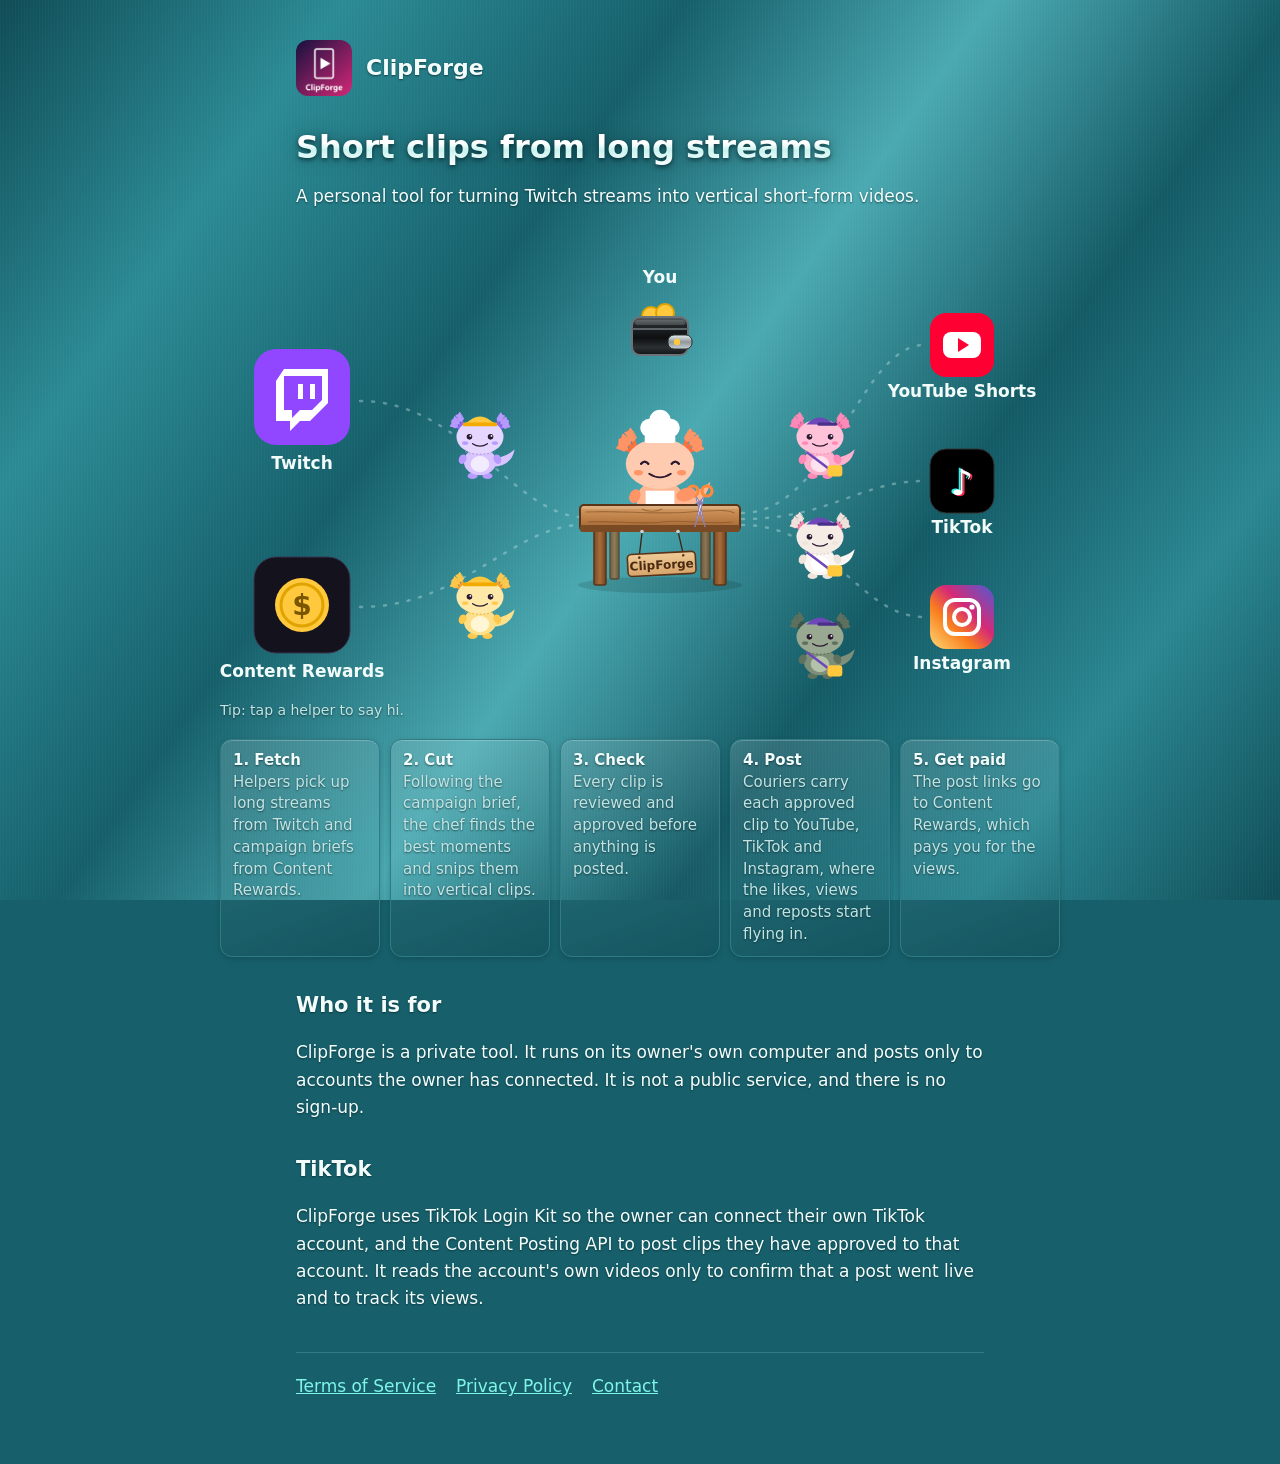
==== commit 049262da: "Restyle the ClipForge page: metallic turquoise, wooden table, colourful axolotls - Metallic turquois" ====
--- a/clipforge/index.html
+++ b/clipforge/index.html
@@ -6,10 +6,10 @@
   <title>ClipForge</title>
   <meta name="description" content="ClipForge turns long Twitch streams into short vertical clips and posts them to the creator's own accounts.">
   <link rel="icon" href="icon.png">
-  <link rel="stylesheet" href="style.css">
-  <link rel="stylesheet" href="flow.css?v=8">
+  <link rel="stylesheet" href="style.css?v=18">
+  <link rel="stylesheet" href="flow.css?v=10">
   <link rel="stylesheet" href="flow-mobile.css?v=8">
-  <script src="flow.js" defer></script>
+  <script src="flow.js?v=9" defer></script>
 </head>
 <body>
 <main>
@@ -18,7 +18,6 @@
   <h1>Short clips from long streams</h1>
   <p class="muted">A personal tool for turning Twitch streams into vertical short-form videos.</p>
 
-  <h2>How it works</h2>
   <div class="flow">
     <svg class="scene-d" viewBox="-70 -50 840 450" aria-labelledby="cfTitle cfDesc">
       <title id="cfTitle">How ClipForge works</title>
@@ -27,10 +26,12 @@
         <linearGradient id="cfPink" x1="0" y1="0" x2="1" y2="1"><stop offset="0" stop-color="#f06aa8"/><stop offset="1" stop-color="#b8246f"/></linearGradient>
         <linearGradient id="cfPurple" x1="0" y1="0" x2="1" y2="1"><stop offset="0" stop-color="#9a78e0"/><stop offset="1" stop-color="#5a33a3"/></linearGradient>
         <linearGradient id="cfClip" x1="0" y1="0" x2="1" y2="1"><stop offset="0" stop-color="#3b1450"/><stop offset="1" stop-color="#d0287a"/></linearGradient>
-        <linearGradient id="cfTable" x1="0" y1="0" x2="0" y2="1"><stop offset="0" stop-color="#3a2d5c"/><stop offset="1" stop-color="#211836"/></linearGradient>
+        <linearGradient id="cfTable" x1="0" y1="0" x2="0" y2="1"><stop offset="0" stop-color="#bff3ef"/><stop offset=".18" stop-color="#4fb3ba"/><stop offset=".5" stop-color="#1d7882"/><stop offset=".78" stop-color="#3a9aa3"/><stop offset="1" stop-color="#145c66"/></linearGradient>
         <linearGradient id="cfInsta" x1="0" y1="1" x2="1" y2="0"><stop offset="0" stop-color="#feda75"/><stop offset=".35" stop-color="#fa7e1e"/><stop offset=".6" stop-color="#d62976"/><stop offset="1" stop-color="#4f5bd5"/></linearGradient>
         <linearGradient id="cfScreen" x1="0" y1="0" x2="1" y2="1"><stop offset="0" stop-color="#5b3aa8"/><stop offset="1" stop-color="#d0287a"/></linearGradient>
-        <clipPath id="cfBoard"><rect x="300" y="220" width="140" height="24"/></clipPath>
+        <linearGradient id="cfWallet" x1="0" y1="0" x2="0" y2="1"><stop offset="0" stop-color="#5a6166"/><stop offset=".22" stop-color="#23272a"/><stop offset=".55" stop-color="#0d0f10"/><stop offset=".8" stop-color="#2b3033"/><stop offset="1" stop-color="#121415"/></linearGradient><linearGradient id="cfWalletClasp" x1="0" y1="0" x2="0" y2="1"><stop offset="0" stop-color="#e8eef0"/><stop offset=".5" stop-color="#8d979c"/><stop offset="1" stop-color="#c9d2d6"/></linearGradient>
+        <linearGradient id="cfWood" x1="0" y1="0" x2="0" y2="1"><stop offset="0" stop-color="#d9a066"/><stop offset=".6" stop-color="#b87a42"/><stop offset="1" stop-color="#9a6232"/></linearGradient><linearGradient id="cfLeg" x1="0" y1="0" x2="1" y2="0"><stop offset="0" stop-color="#7a4a24"/><stop offset=".5" stop-color="#a86d3a"/><stop offset="1" stop-color="#6e4120"/></linearGradient><linearGradient id="cfSign" x1="0" y1="0" x2="0" y2="1"><stop offset="0" stop-color="#f0cc98"/><stop offset="1" stop-color="#d6a46a"/></linearGradient>
+        <clipPath id="cfBoard"><rect x="294" y="216" width="152" height="20"/></clipPath>
       </defs>
 
       <!-- routes -->
@@ -58,7 +59,7 @@
       <g transform="translate(18 264)"><g class="anim coin2" opacity="0"><circle r="11" fill="#ffc83d" stroke="#e0a400" stroke-width="2"/><text y="4.5" text-anchor="middle" font-size="13" font-weight="900" fill="#7a5600" font-family="system-ui, sans-serif">$</text></g></g>
       <g transform="translate(32 264)"><g class="anim coin3" opacity="0"><circle r="11" fill="#ffc83d" stroke="#e0a400" stroke-width="2"/><text y="4.5" text-anchor="middle" font-size="13" font-weight="900" fill="#7a5600" font-family="system-ui, sans-serif">$</text></g></g>
       <!-- your wallet: the payout lands with you -->
-      <g transform="translate(370 46)"><g class="anim walletpop"><circle cx="-9" cy="-19" r="9" fill="#ffc83d" stroke="#e0a400" stroke-width="2"/><circle cx="5" cy="-22" r="9" fill="#ffc83d" stroke="#e0a400" stroke-width="2"/><rect x="-28" y="-18" width="56" height="38" rx="8" fill="#5a33a3" stroke="#9a78e0" stroke-width="2"/><path d="M-28 -6 H28" stroke="#9a78e0" stroke-width="2"/><rect x="8" y="0" width="24" height="14" rx="6" fill="#9a78e0"/><circle cx="17" cy="7" r="3.2" fill="#ffc83d"/></g></g>
+      <g transform="translate(370 46)"><g class="anim walletpop"><circle cx="-9" cy="-19" r="9" fill="#ffc83d" stroke="#e0a400" stroke-width="2"/><circle cx="5" cy="-22" r="9" fill="#ffc83d" stroke="#e0a400" stroke-width="2"/><rect x="-28" y="-18" width="56" height="38" rx="8" fill="url(#cfWallet)" stroke="#6b7378" stroke-width="2"/><rect x="-25" y="-15" width="50" height="5" rx="2.5" fill="#ffffff" opacity=".14"/><path d="M-28 -6 H28" stroke="#5c6469" stroke-width="2"/><rect x="8" y="0" width="24" height="14" rx="6" fill="url(#cfWalletClasp)" stroke="#2a2e31" stroke-width="1"/><circle cx="17" cy="7" r="3.2" fill="#ffc83d"/></g></g>
       <text class="lbl" x="370" y="-6">You</text>
 
       <!-- destinations -->
@@ -98,13 +99,13 @@
       <g transform="translate(370 236)"><g class="anim hopK">
         <g class="m" data-role="chef" tabindex="0" role="button" aria-label="Chef helper, tap to say hi"><g class="poke">
           <g class="bob"><g transform="scale(.9)"><g class="anim squashK">
-            <path d="M16 -20 Q50 -18 56 -48 Q44 -36 18 -32 Z" fill="#ffb0cc"/>
-            <ellipse cx="0" cy="-28" rx="26" ry="22" fill="#ffb0cc"/>
+            <path d="M16 -20 Q50 -18 56 -48 Q44 -36 18 -32 Z" fill="#ffb894"/>
+            <ellipse cx="0" cy="-28" rx="26" ry="22" fill="#ffb894"/>
             <path d="M-16 -38 H16 V-12 Q0 -6 -16 -12 Z" fill="#fff"/>
-            <ellipse cx="-28" cy="-32" rx="6" ry="8" transform="rotate(25 -28 -32)" fill="#ff8ab8"/>
-            <g><path d="M-27 -86 Q-30 -97 -35 -103" stroke="#ff6fa5" stroke-width="4.5" stroke-linecap="round" fill="none"/><line x1="-29.7" y1="-94.0" x2="-26.8" y2="-97.4" stroke="#ff8ab8" stroke-width="2.4" stroke-linecap="round"/><line x1="-29.7" y1="-94.0" x2="-33.3" y2="-94.7" stroke="#ff8ab8" stroke-width="2.4" stroke-linecap="round"/><line x1="-30.7" y1="-96.1" x2="-27.9" y2="-99.6" stroke="#ff8ab8" stroke-width="2.4" stroke-linecap="round"/><line x1="-30.7" y1="-96.1" x2="-34.2" y2="-96.6" stroke="#ff8ab8" stroke-width="2.4" stroke-linecap="round"/><line x1="-31.7" y1="-98.0" x2="-29.1" y2="-101.7" stroke="#ff8ab8" stroke-width="2.4" stroke-linecap="round"/><line x1="-31.7" y1="-98.0" x2="-35.3" y2="-98.3" stroke="#ff8ab8" stroke-width="2.4" stroke-linecap="round"/><line x1="-32.7" y1="-99.8" x2="-30.4" y2="-103.7" stroke="#ff8ab8" stroke-width="2.4" stroke-linecap="round"/><line x1="-32.7" y1="-99.8" x2="-36.3" y2="-99.9" stroke="#ff8ab8" stroke-width="2.4" stroke-linecap="round"/><line x1="-33.8" y1="-101.5" x2="-31.8" y2="-105.4" stroke="#ff8ab8" stroke-width="2.4" stroke-linecap="round"/><line x1="-33.8" y1="-101.5" x2="-37.4" y2="-101.4" stroke="#ff8ab8" stroke-width="2.4" stroke-linecap="round"/><line x1="-34.7" y1="-102.6" x2="-32.8" y2="-106.7" stroke="#ff8ab8" stroke-width="2.4" stroke-linecap="round"/><line x1="-34.7" y1="-102.6" x2="-38.3" y2="-102.3" stroke="#ff8ab8" stroke-width="2.4" stroke-linecap="round"/><path d="M-29 -84 Q-36 -92 -42 -96" stroke="#ff6fa5" stroke-width="4.5" stroke-linecap="round" fill="none"/><line x1="-34.4" y1="-89.8" x2="-33.1" y2="-94.0" stroke="#ff8ab8" stroke-width="2.4" stroke-linecap="round"/><line x1="-34.4" y1="-89.8" x2="-38.0" y2="-89.0" stroke="#ff8ab8" stroke-width="2.4" stroke-linecap="round"/><line x1="-36.0" y1="-91.2" x2="-34.8" y2="-95.5" stroke="#ff8ab8" stroke-width="2.4" stroke-linecap="round"/><line x1="-36.0" y1="-91.2" x2="-39.5" y2="-90.4" stroke="#ff8ab8" stroke-width="2.4" stroke-linecap="round"/><line x1="-37.6" y1="-92.6" x2="-36.5" y2="-96.9" stroke="#ff8ab8" stroke-width="2.4" stroke-linecap="round"/><line x1="-37.6" y1="-92.6" x2="-41.0" y2="-91.6" stroke="#ff8ab8" stroke-width="2.4" stroke-linecap="round"/><line x1="-39.1" y1="-93.8" x2="-38.1" y2="-98.2" stroke="#ff8ab8" stroke-width="2.4" stroke-linecap="round"/><line x1="-39.1" y1="-93.8" x2="-42.5" y2="-92.7" stroke="#ff8ab8" stroke-width="2.4" stroke-linecap="round"/><line x1="-40.5" y1="-95.0" x2="-39.8" y2="-99.4" stroke="#ff8ab8" stroke-width="2.4" stroke-linecap="round"/><line x1="-40.5" y1="-95.0" x2="-43.9" y2="-93.7" stroke="#ff8ab8" stroke-width="2.4" stroke-linecap="round"/><line x1="-41.6" y1="-95.8" x2="-41.0" y2="-100.2" stroke="#ff8ab8" stroke-width="2.4" stroke-linecap="round"/><line x1="-41.6" y1="-95.8" x2="-45.0" y2="-94.4" stroke="#ff8ab8" stroke-width="2.4" stroke-linecap="round"/><path d="M-31 -81 Q-39 -86 -45 -88" stroke="#ff6fa5" stroke-width="4.5" stroke-linecap="round" fill="none"/><line x1="-37.1" y1="-84.5" x2="-37.0" y2="-89.0" stroke="#ff8ab8" stroke-width="2.4" stroke-linecap="round"/><line x1="-37.1" y1="-84.5" x2="-40.2" y2="-82.8" stroke="#ff8ab8" stroke-width="2.4" stroke-linecap="round"/><line x1="-38.8" y1="-85.4" x2="-38.8" y2="-89.9" stroke="#ff8ab8" stroke-width="2.4" stroke-linecap="round"/><line x1="-38.8" y1="-85.4" x2="-41.9" y2="-83.6" stroke="#ff8ab8" stroke-width="2.4" stroke-linecap="round"/><line x1="-40.4" y1="-86.2" x2="-40.6" y2="-90.6" stroke="#ff8ab8" stroke-width="2.4" stroke-linecap="round"/><line x1="-40.4" y1="-86.2" x2="-43.5" y2="-84.3" stroke="#ff8ab8" stroke-width="2.4" stroke-linecap="round"/><line x1="-42.0" y1="-86.9" x2="-42.3" y2="-91.3" stroke="#ff8ab8" stroke-width="2.4" stroke-linecap="round"/><line x1="-42.0" y1="-86.9" x2="-45.0" y2="-84.9" stroke="#ff8ab8" stroke-width="2.4" stroke-linecap="round"/><line x1="-43.5" y1="-87.5" x2="-44.0" y2="-91.9" stroke="#ff8ab8" stroke-width="2.4" stroke-linecap="round"/><line x1="-43.5" y1="-87.5" x2="-46.5" y2="-85.4" stroke="#ff8ab8" stroke-width="2.4" stroke-linecap="round"/><line x1="-44.6" y1="-87.9" x2="-45.2" y2="-92.3" stroke="#ff8ab8" stroke-width="2.4" stroke-linecap="round"/><line x1="-44.6" y1="-87.9" x2="-47.5" y2="-85.7" stroke="#ff8ab8" stroke-width="2.4" stroke-linecap="round"/><path d="M27 -86 Q30 -97 35 -103" stroke="#ff6fa5" stroke-width="4.5" stroke-linecap="round" fill="none"/><line x1="29.7" y1="-94.0" x2="34.2" y2="-94.3" stroke="#ff8ab8" stroke-width="2.4" stroke-linecap="round"/><line x1="29.7" y1="-94.0" x2="27.7" y2="-97.0" stroke="#ff8ab8" stroke-width="2.4" stroke-linecap="round"/><line x1="30.7" y1="-96.1" x2="35.1" y2="-96.2" stroke="#ff8ab8" stroke-width="2.4" stroke-linecap="round"/><line x1="30.7" y1="-96.1" x2="28.8" y2="-99.2" stroke="#ff8ab8" stroke-width="2.4" stroke-linecap="round"/><line x1="31.7" y1="-98.0" x2="36.1" y2="-97.9" stroke="#ff8ab8" stroke-width="2.4" stroke-linecap="round"/><line x1="31.7" y1="-98.0" x2="30.0" y2="-101.2" stroke="#ff8ab8" stroke-width="2.4" stroke-linecap="round"/><line x1="32.7" y1="-99.8" x2="37.2" y2="-99.4" stroke="#ff8ab8" stroke-width="2.4" stroke-linecap="round"/><line x1="32.7" y1="-99.8" x2="31.2" y2="-103.1" stroke="#ff8ab8" stroke-width="2.4" stroke-linecap="round"/><line x1="33.8" y1="-101.5" x2="38.2" y2="-100.8" stroke="#ff8ab8" stroke-width="2.4" stroke-linecap="round"/><line x1="33.8" y1="-101.5" x2="32.6" y2="-104.9" stroke="#ff8ab8" stroke-width="2.4" stroke-linecap="round"/><line x1="34.7" y1="-102.6" x2="39.1" y2="-101.7" stroke="#ff8ab8" stroke-width="2.4" stroke-linecap="round"/><line x1="34.7" y1="-102.6" x2="33.6" y2="-106.1" stroke="#ff8ab8" stroke-width="2.4" stroke-linecap="round"/><path d="M29 -84 Q36 -92 42 -96" stroke="#ff6fa5" stroke-width="4.5" stroke-linecap="round" fill="none"/><line x1="34.4" y1="-89.8" x2="38.7" y2="-88.3" stroke="#ff8ab8" stroke-width="2.4" stroke-linecap="round"/><line x1="34.4" y1="-89.8" x2="33.8" y2="-93.3" stroke="#ff8ab8" stroke-width="2.4" stroke-linecap="round"/><line x1="36.0" y1="-91.2" x2="40.2" y2="-89.6" stroke="#ff8ab8" stroke-width="2.4" stroke-linecap="round"/><line x1="36.0" y1="-91.2" x2="35.5" y2="-94.8" stroke="#ff8ab8" stroke-width="2.4" stroke-linecap="round"/><line x1="37.6" y1="-92.6" x2="41.7" y2="-90.9" stroke="#ff8ab8" stroke-width="2.4" stroke-linecap="round"/><line x1="37.6" y1="-92.6" x2="37.1" y2="-96.2" stroke="#ff8ab8" stroke-width="2.4" stroke-linecap="round"/><line x1="39.1" y1="-93.8" x2="43.1" y2="-92.0" stroke="#ff8ab8" stroke-width="2.4" stroke-linecap="round"/><line x1="39.1" y1="-93.8" x2="38.8" y2="-97.4" stroke="#ff8ab8" stroke-width="2.4" stroke-linecap="round"/><line x1="40.5" y1="-95.0" x2="44.5" y2="-92.9" stroke="#ff8ab8" stroke-width="2.4" stroke-linecap="round"/><line x1="40.5" y1="-95.0" x2="40.4" y2="-98.6" stroke="#ff8ab8" stroke-width="2.4" stroke-linecap="round"/><line x1="41.6" y1="-95.8" x2="45.5" y2="-93.6" stroke="#ff8ab8" stroke-width="2.4" stroke-linecap="round"/><line x1="41.6" y1="-95.8" x2="41.6" y2="-99.4" stroke="#ff8ab8" stroke-width="2.4" stroke-linecap="round"/><path d="M31 -81 Q39 -86 45 -88" stroke="#ff6fa5" stroke-width="4.5" stroke-linecap="round" fill="none"/><line x1="37.1" y1="-84.5" x2="40.7" y2="-81.9" stroke="#ff8ab8" stroke-width="2.4" stroke-linecap="round"/><line x1="37.1" y1="-84.5" x2="37.4" y2="-88.1" stroke="#ff8ab8" stroke-width="2.4" stroke-linecap="round"/><line x1="38.8" y1="-85.4" x2="42.3" y2="-82.7" stroke="#ff8ab8" stroke-width="2.4" stroke-linecap="round"/><line x1="38.8" y1="-85.4" x2="39.2" y2="-89.0" stroke="#ff8ab8" stroke-width="2.4" stroke-linecap="round"/><line x1="40.4" y1="-86.2" x2="43.9" y2="-83.4" stroke="#ff8ab8" stroke-width="2.4" stroke-linecap="round"/><line x1="40.4" y1="-86.2" x2="41.0" y2="-89.7" stroke="#ff8ab8" stroke-width="2.4" stroke-linecap="round"/><line x1="42.0" y1="-86.9" x2="45.4" y2="-84.0" stroke="#ff8ab8" stroke-width="2.4" stroke-linecap="round"/><line x1="42.0" y1="-86.9" x2="42.7" y2="-90.4" stroke="#ff8ab8" stroke-width="2.4" stroke-linecap="round"/><line x1="43.5" y1="-87.5" x2="46.8" y2="-84.4" stroke="#ff8ab8" stroke-width="2.4" stroke-linecap="round"/><line x1="43.5" y1="-87.5" x2="44.3" y2="-91.0" stroke="#ff8ab8" stroke-width="2.4" stroke-linecap="round"/><line x1="44.6" y1="-87.9" x2="47.8" y2="-84.7" stroke="#ff8ab8" stroke-width="2.4" stroke-linecap="round"/><line x1="44.6" y1="-87.9" x2="45.6" y2="-91.4" stroke="#ff8ab8" stroke-width="2.4" stroke-linecap="round"/></g>
-            <ellipse cx="0" cy="-68" rx="38" ry="28" fill="#ffc2d8"/>
-            <g class="eyes" style="animation-delay:1.3s"><g class="anim lookK"><path d="M-21 -68 Q-17 -73 -13 -68 M13 -68 Q17 -73 21 -68" stroke="#2a1830" stroke-width="2.6" fill="none" stroke-linecap="round"/></g></g><ellipse cx="-24" cy="-58" rx="5" ry="3" fill="#ff8ab8"/><ellipse cx="24" cy="-58" rx="5" ry="3" fill="#ff8ab8"/><path d="M-12 -57 Q0 -49 12 -57" stroke="#2a1830" stroke-width="2" fill="none" stroke-linecap="round"/>
+            <ellipse cx="-28" cy="-32" rx="6" ry="8" transform="rotate(25 -28 -32)" fill="#ff9466"/>
+            <g><path d="M-27 -86 Q-30 -97 -35 -103" stroke="#ff6f3c" stroke-width="4.5" stroke-linecap="round" fill="none"/><line x1="-29.7" y1="-94.0" x2="-26.8" y2="-97.4" stroke="#ff9466" stroke-width="2.4" stroke-linecap="round"/><line x1="-29.7" y1="-94.0" x2="-33.3" y2="-94.7" stroke="#ff9466" stroke-width="2.4" stroke-linecap="round"/><line x1="-30.7" y1="-96.1" x2="-27.9" y2="-99.6" stroke="#ff9466" stroke-width="2.4" stroke-linecap="round"/><line x1="-30.7" y1="-96.1" x2="-34.2" y2="-96.6" stroke="#ff9466" stroke-width="2.4" stroke-linecap="round"/><line x1="-31.7" y1="-98.0" x2="-29.1" y2="-101.7" stroke="#ff9466" stroke-width="2.4" stroke-linecap="round"/><line x1="-31.7" y1="-98.0" x2="-35.3" y2="-98.3" stroke="#ff9466" stroke-width="2.4" stroke-linecap="round"/><line x1="-32.7" y1="-99.8" x2="-30.4" y2="-103.7" stroke="#ff9466" stroke-width="2.4" stroke-linecap="round"/><line x1="-32.7" y1="-99.8" x2="-36.3" y2="-99.9" stroke="#ff9466" stroke-width="2.4" stroke-linecap="round"/><line x1="-33.8" y1="-101.5" x2="-31.8" y2="-105.4" stroke="#ff9466" stroke-width="2.4" stroke-linecap="round"/><line x1="-33.8" y1="-101.5" x2="-37.4" y2="-101.4" stroke="#ff9466" stroke-width="2.4" stroke-linecap="round"/><line x1="-34.7" y1="-102.6" x2="-32.8" y2="-106.7" stroke="#ff9466" stroke-width="2.4" stroke-linecap="round"/><line x1="-34.7" y1="-102.6" x2="-38.3" y2="-102.3" stroke="#ff9466" stroke-width="2.4" stroke-linecap="round"/><path d="M-29 -84 Q-36 -92 -42 -96" stroke="#ff6f3c" stroke-width="4.5" stroke-linecap="round" fill="none"/><line x1="-34.4" y1="-89.8" x2="-33.1" y2="-94.0" stroke="#ff9466" stroke-width="2.4" stroke-linecap="round"/><line x1="-34.4" y1="-89.8" x2="-38.0" y2="-89.0" stroke="#ff9466" stroke-width="2.4" stroke-linecap="round"/><line x1="-36.0" y1="-91.2" x2="-34.8" y2="-95.5" stroke="#ff9466" stroke-width="2.4" stroke-linecap="round"/><line x1="-36.0" y1="-91.2" x2="-39.5" y2="-90.4" stroke="#ff9466" stroke-width="2.4" stroke-linecap="round"/><line x1="-37.6" y1="-92.6" x2="-36.5" y2="-96.9" stroke="#ff9466" stroke-width="2.4" stroke-linecap="round"/><line x1="-37.6" y1="-92.6" x2="-41.0" y2="-91.6" stroke="#ff9466" stroke-width="2.4" stroke-linecap="round"/><line x1="-39.1" y1="-93.8" x2="-38.1" y2="-98.2" stroke="#ff9466" stroke-width="2.4" stroke-linecap="round"/><line x1="-39.1" y1="-93.8" x2="-42.5" y2="-92.7" stroke="#ff9466" stroke-width="2.4" stroke-linecap="round"/><line x1="-40.5" y1="-95.0" x2="-39.8" y2="-99.4" stroke="#ff9466" stroke-width="2.4" stroke-linecap="round"/><line x1="-40.5" y1="-95.0" x2="-43.9" y2="-93.7" stroke="#ff9466" stroke-width="2.4" stroke-linecap="round"/><line x1="-41.6" y1="-95.8" x2="-41.0" y2="-100.2" stroke="#ff9466" stroke-width="2.4" stroke-linecap="round"/><line x1="-41.6" y1="-95.8" x2="-45.0" y2="-94.4" stroke="#ff9466" stroke-width="2.4" stroke-linecap="round"/><path d="M-31 -81 Q-39 -86 -45 -88" stroke="#ff6f3c" stroke-width="4.5" stroke-linecap="round" fill="none"/><line x1="-37.1" y1="-84.5" x2="-37.0" y2="-89.0" stroke="#ff9466" stroke-width="2.4" stroke-linecap="round"/><line x1="-37.1" y1="-84.5" x2="-40.2" y2="-82.8" stroke="#ff9466" stroke-width="2.4" stroke-linecap="round"/><line x1="-38.8" y1="-85.4" x2="-38.8" y2="-89.9" stroke="#ff9466" stroke-width="2.4" stroke-linecap="round"/><line x1="-38.8" y1="-85.4" x2="-41.9" y2="-83.6" stroke="#ff9466" stroke-width="2.4" stroke-linecap="round"/><line x1="-40.4" y1="-86.2" x2="-40.6" y2="-90.6" stroke="#ff9466" stroke-width="2.4" stroke-linecap="round"/><line x1="-40.4" y1="-86.2" x2="-43.5" y2="-84.3" stroke="#ff9466" stroke-width="2.4" stroke-linecap="round"/><line x1="-42.0" y1="-86.9" x2="-42.3" y2="-91.3" stroke="#ff9466" stroke-width="2.4" stroke-linecap="round"/><line x1="-42.0" y1="-86.9" x2="-45.0" y2="-84.9" stroke="#ff9466" stroke-width="2.4" stroke-linecap="round"/><line x1="-43.5" y1="-87.5" x2="-44.0" y2="-91.9" stroke="#ff9466" stroke-width="2.4" stroke-linecap="round"/><line x1="-43.5" y1="-87.5" x2="-46.5" y2="-85.4" stroke="#ff9466" stroke-width="2.4" stroke-linecap="round"/><line x1="-44.6" y1="-87.9" x2="-45.2" y2="-92.3" stroke="#ff9466" stroke-width="2.4" stroke-linecap="round"/><line x1="-44.6" y1="-87.9" x2="-47.5" y2="-85.7" stroke="#ff9466" stroke-width="2.4" stroke-linecap="round"/><path d="M27 -86 Q30 -97 35 -103" stroke="#ff6f3c" stroke-width="4.5" stroke-linecap="round" fill="none"/><line x1="29.7" y1="-94.0" x2="34.2" y2="-94.3" stroke="#ff9466" stroke-width="2.4" stroke-linecap="round"/><line x1="29.7" y1="-94.0" x2="27.7" y2="-97.0" stroke="#ff9466" stroke-width="2.4" stroke-linecap="round"/><line x1="30.7" y1="-96.1" x2="35.1" y2="-96.2" stroke="#ff9466" stroke-width="2.4" stroke-linecap="round"/><line x1="30.7" y1="-96.1" x2="28.8" y2="-99.2" stroke="#ff9466" stroke-width="2.4" stroke-linecap="round"/><line x1="31.7" y1="-98.0" x2="36.1" y2="-97.9" stroke="#ff9466" stroke-width="2.4" stroke-linecap="round"/><line x1="31.7" y1="-98.0" x2="30.0" y2="-101.2" stroke="#ff9466" stroke-width="2.4" stroke-linecap="round"/><line x1="32.7" y1="-99.8" x2="37.2" y2="-99.4" stroke="#ff9466" stroke-width="2.4" stroke-linecap="round"/><line x1="32.7" y1="-99.8" x2="31.2" y2="-103.1" stroke="#ff9466" stroke-width="2.4" stroke-linecap="round"/><line x1="33.8" y1="-101.5" x2="38.2" y2="-100.8" stroke="#ff9466" stroke-width="2.4" stroke-linecap="round"/><line x1="33.8" y1="-101.5" x2="32.6" y2="-104.9" stroke="#ff9466" stroke-width="2.4" stroke-linecap="round"/><line x1="34.7" y1="-102.6" x2="39.1" y2="-101.7" stroke="#ff9466" stroke-width="2.4" stroke-linecap="round"/><line x1="34.7" y1="-102.6" x2="33.6" y2="-106.1" stroke="#ff9466" stroke-width="2.4" stroke-linecap="round"/><path d="M29 -84 Q36 -92 42 -96" stroke="#ff6f3c" stroke-width="4.5" stroke-linecap="round" fill="none"/><line x1="34.4" y1="-89.8" x2="38.7" y2="-88.3" stroke="#ff9466" stroke-width="2.4" stroke-linecap="round"/><line x1="34.4" y1="-89.8" x2="33.8" y2="-93.3" stroke="#ff9466" stroke-width="2.4" stroke-linecap="round"/><line x1="36.0" y1="-91.2" x2="40.2" y2="-89.6" stroke="#ff9466" stroke-width="2.4" stroke-linecap="round"/><line x1="36.0" y1="-91.2" x2="35.5" y2="-94.8" stroke="#ff9466" stroke-width="2.4" stroke-linecap="round"/><line x1="37.6" y1="-92.6" x2="41.7" y2="-90.9" stroke="#ff9466" stroke-width="2.4" stroke-linecap="round"/><line x1="37.6" y1="-92.6" x2="37.1" y2="-96.2" stroke="#ff9466" stroke-width="2.4" stroke-linecap="round"/><line x1="39.1" y1="-93.8" x2="43.1" y2="-92.0" stroke="#ff9466" stroke-width="2.4" stroke-linecap="round"/><line x1="39.1" y1="-93.8" x2="38.8" y2="-97.4" stroke="#ff9466" stroke-width="2.4" stroke-linecap="round"/><line x1="40.5" y1="-95.0" x2="44.5" y2="-92.9" stroke="#ff9466" stroke-width="2.4" stroke-linecap="round"/><line x1="40.5" y1="-95.0" x2="40.4" y2="-98.6" stroke="#ff9466" stroke-width="2.4" stroke-linecap="round"/><line x1="41.6" y1="-95.8" x2="45.5" y2="-93.6" stroke="#ff9466" stroke-width="2.4" stroke-linecap="round"/><line x1="41.6" y1="-95.8" x2="41.6" y2="-99.4" stroke="#ff9466" stroke-width="2.4" stroke-linecap="round"/><path d="M31 -81 Q39 -86 45 -88" stroke="#ff6f3c" stroke-width="4.5" stroke-linecap="round" fill="none"/><line x1="37.1" y1="-84.5" x2="40.7" y2="-81.9" stroke="#ff9466" stroke-width="2.4" stroke-linecap="round"/><line x1="37.1" y1="-84.5" x2="37.4" y2="-88.1" stroke="#ff9466" stroke-width="2.4" stroke-linecap="round"/><line x1="38.8" y1="-85.4" x2="42.3" y2="-82.7" stroke="#ff9466" stroke-width="2.4" stroke-linecap="round"/><line x1="38.8" y1="-85.4" x2="39.2" y2="-89.0" stroke="#ff9466" stroke-width="2.4" stroke-linecap="round"/><line x1="40.4" y1="-86.2" x2="43.9" y2="-83.4" stroke="#ff9466" stroke-width="2.4" stroke-linecap="round"/><line x1="40.4" y1="-86.2" x2="41.0" y2="-89.7" stroke="#ff9466" stroke-width="2.4" stroke-linecap="round"/><line x1="42.0" y1="-86.9" x2="45.4" y2="-84.0" stroke="#ff9466" stroke-width="2.4" stroke-linecap="round"/><line x1="42.0" y1="-86.9" x2="42.7" y2="-90.4" stroke="#ff9466" stroke-width="2.4" stroke-linecap="round"/><line x1="43.5" y1="-87.5" x2="46.8" y2="-84.4" stroke="#ff9466" stroke-width="2.4" stroke-linecap="round"/><line x1="43.5" y1="-87.5" x2="44.3" y2="-91.0" stroke="#ff9466" stroke-width="2.4" stroke-linecap="round"/><line x1="44.6" y1="-87.9" x2="47.8" y2="-84.7" stroke="#ff9466" stroke-width="2.4" stroke-linecap="round"/><line x1="44.6" y1="-87.9" x2="45.6" y2="-91.4" stroke="#ff9466" stroke-width="2.4" stroke-linecap="round"/></g>
+            <ellipse cx="0" cy="-68" rx="38" ry="28" fill="#ffcbb0"/>
+            <g class="eyes" style="animation-delay:1.3s"><g class="anim lookK"><path d="M-21 -68 Q-17 -73 -13 -68 M13 -68 Q17 -73 21 -68" stroke="#2a1830" stroke-width="2.6" fill="none" stroke-linecap="round"/></g></g><ellipse cx="-24" cy="-58" rx="5" ry="3" fill="#ff9466"/><ellipse cx="24" cy="-58" rx="5" ry="3" fill="#ff9466"/><path d="M-12 -57 Q0 -49 12 -57" stroke="#2a1830" stroke-width="2" fill="none" stroke-linecap="round"/>
             <ellipse class="anim tongueK" cx="3" cy="-52" rx="3" ry="2.6" fill="#ff5c8a" opacity="0"/>
             <g class="anim hatK">
               <rect x="-17" y="-108" width="34" height="17" rx="3" fill="#fff"/>
@@ -114,14 +115,33 @@
           <g class="say"><rect x="-44" y="-150" width="88" height="26" rx="13"/><path d="M-5 -124.5 L0 -117 L5 -124.5"/><text y="-132"></text></g>
         </g></g>
       </g></g>
-      <rect x="296" y="220" width="148" height="72" rx="12" fill="url(#cfTable)" stroke="#5b4a86" stroke-width="2"/>
-      <rect x="296" y="220" width="148" height="24" rx="10" fill="#4a3b70"/>
+      <!-- wooden table: legs, plank top with grain, front edge -->
+      <g fill="url(#cfLeg)" stroke="#5a3418" stroke-width="1.5">
+        <rect x="320" y="240" width="9" height="50" rx="2" opacity=".75"/><rect x="411" y="240" width="9" height="50" rx="2" opacity=".75"/>
+        <rect x="304" y="240" width="12" height="56" rx="2"/><rect x="424" y="240" width="12" height="56" rx="2"/>
+      </g>
+      <rect x="290" y="216" width="160" height="26" rx="4" fill="url(#cfWood)" stroke="#5a3418" stroke-width="2"/>
+      <g fill="none" stroke="#7a4a24" stroke-width="1.2" opacity=".55" stroke-linecap="round">
+        <path d="M296 223 C330 221 360 226 400 223 S440 222 444 224"/>
+        <path d="M298 233 C320 231 350 236 372 233 C392 230 420 236 442 233"/>
+        <path d="M352 220 c6 3 14 3 20 0"/>
+      </g>
+      <rect x="290" y="236" width="160" height="7" rx="3" fill="#7a4a24"/>
+      <rect x="292" y="217" width="156" height="3" rx="1.5" fill="#fff" opacity=".18"/>
       <g clip-path="url(#cfBoard)"><g class="anim strip" opacity="0">
-        <rect x="320" y="224" width="150" height="16" rx="2" fill="#1b1530"/>
-        <rect x="320" y="227" width="150" height="10" fill="#9146ff"/>
-        <rect x="350" y="225" width="2" height="14" fill="#fff" opacity=".7"/><rect x="390" y="225" width="2" height="14" fill="#fff" opacity=".7"/><rect x="430" y="225" width="2" height="14" fill="#fff" opacity=".7"/>
-      </g></g>
-      <text x="370" y="274" text-anchor="middle" font-size="17" font-weight="700" fill="#fff" font-family="system-ui, sans-serif">ClipForge</text>
+        <rect x="321" y="229" width="150" height="5" rx="2.5" fill="#3a2412" opacity=".35"/>
+        <rect x="320" y="219" width="150" height="12" rx="2" fill="#1b1530"/>
+        <rect x="320" y="221.5" width="150" height="7" fill="#9146ff"/>
+        <rect x="350" y="220" width="2" height="10" fill="#fff" opacity=".7"/><rect x="390" y="220" width="2" height="10" fill="#fff" opacity=".7"/><rect x="430" y="220" width="2" height="10" fill="#fff" opacity=".7"/>
+      </g></g>
+      <!-- small sign hanging from the table edge on two strings, a little tilted -->
+      <g transform="rotate(-3 370 243)">
+        <g stroke="#3a2412" stroke-width="1.3"><path d="M352 243 L348 266"/><path d="M388 243 L392 266"/></g>
+        <rect x="336" y="264" width="68" height="22" rx="4" fill="url(#cfSign)" stroke="#5a3418" stroke-width="1.6"/>
+        <circle cx="348" cy="267.5" r="1.3" fill="#5a3418"/><circle cx="392" cy="267.5" r="1.3" fill="#5a3418"/>
+        <text x="370" y="280" text-anchor="middle" font-size="12" font-weight="800" fill="#4a2a12" font-family="system-ui, sans-serif">ClipForge</text>
+      </g>
+      <circle cx="352" cy="242.5" r="1.8" fill="#c9d2d6"/><circle cx="388" cy="242.5" r="1.8" fill="#c9d2d6"/>
       <!-- chef's right arm: shoulder at (396,192); hand grips the scissor handles -->
       <g transform="translate(392 207)"><g class="anim armK">
         <g transform="translate(18 7)"><g class="anim spinK">
@@ -137,7 +157,7 @@
           <!-- fist around the handles, with a thumb on top -->
           
         </g></g>
-        <ellipse cx="4" cy="-1.5" rx="6.5" ry="10" transform="rotate(73 4 -1.5)" fill="#ff8ab8"/>
+        <ellipse cx="4" cy="-1.5" rx="6.5" ry="10" transform="rotate(73 4 -1.5)" fill="#ff9466"/>
       </g></g>
       <g class="anim sparks" opacity="0">
         <g stroke="#ffc83d" stroke-width="3" stroke-linecap="round"><path d="M394 228 l-10 -6 M422 228 l10 -6 M394 240 l-10 4 M422 240 l10 4"/></g>
@@ -162,15 +182,15 @@
       <g transform="translate(190 190)"><g class="anim walkA"><g class="anim hopA">
         <g class="m" data-role="fetch" tabindex="0" role="button" aria-label="Fetcher helper, tap to say hi"><g class="poke">
           <g class="anim leanA"><g class="bob"><g transform="scale(.62)">
-          <path d="M16 -20 Q50 -18 56 -48 Q44 -36 18 -32 Z" fill="#ffb0cc"/>
-          <ellipse class="leg l" cx="-12" cy="-5" rx="8" ry="5" fill="#ff8ab8"/><ellipse class="leg r" cx="12" cy="-5" rx="8" ry="5" fill="#ff8ab8"/>
-          <ellipse cx="0" cy="-28" rx="26" ry="22" fill="#ffb0cc"/><ellipse cx="0" cy="-24" rx="15" ry="13" fill="#ffe3ee"/>
-          <g class="anim armsDnA"><ellipse cx="-28" cy="-32" rx="6" ry="8" transform="rotate(25 -28 -32)" fill="#ff8ab8"/><ellipse cx="28" cy="-32" rx="6" ry="8" transform="rotate(-25 28 -32)" fill="#ff8ab8"/></g>
-          <g class="anim armsUpA" opacity="0"><ellipse cx="-31" cy="-46" rx="6.5" ry="11" transform="rotate(-28 -31 -46)" fill="#ff8ab8"/><ellipse cx="31" cy="-46" rx="6.5" ry="11" transform="rotate(28 31 -46)" fill="#ff8ab8"/></g>
-          <g><path d="M-27 -86 Q-30 -97 -35 -103" stroke="#ff6fa5" stroke-width="4.5" stroke-linecap="round" fill="none"/><line x1="-29.7" y1="-94.0" x2="-26.8" y2="-97.4" stroke="#ff8ab8" stroke-width="2.4" stroke-linecap="round"/><line x1="-29.7" y1="-94.0" x2="-33.3" y2="-94.7" stroke="#ff8ab8" stroke-width="2.4" stroke-linecap="round"/><line x1="-30.7" y1="-96.1" x2="-27.9" y2="-99.6" stroke="#ff8ab8" stroke-width="2.4" stroke-linecap="round"/><line x1="-30.7" y1="-96.1" x2="-34.2" y2="-96.6" stroke="#ff8ab8" stroke-width="2.4" stroke-linecap="round"/><line x1="-31.7" y1="-98.0" x2="-29.1" y2="-101.7" stroke="#ff8ab8" stroke-width="2.4" stroke-linecap="round"/><line x1="-31.7" y1="-98.0" x2="-35.3" y2="-98.3" stroke="#ff8ab8" stroke-width="2.4" stroke-linecap="round"/><line x1="-32.7" y1="-99.8" x2="-30.4" y2="-103.7" stroke="#ff8ab8" stroke-width="2.4" stroke-linecap="round"/><line x1="-32.7" y1="-99.8" x2="-36.3" y2="-99.9" stroke="#ff8ab8" stroke-width="2.4" stroke-linecap="round"/><line x1="-33.8" y1="-101.5" x2="-31.8" y2="-105.4" stroke="#ff8ab8" stroke-width="2.4" stroke-linecap="round"/><line x1="-33.8" y1="-101.5" x2="-37.4" y2="-101.4" stroke="#ff8ab8" stroke-width="2.4" stroke-linecap="round"/><line x1="-34.7" y1="-102.6" x2="-32.8" y2="-106.7" stroke="#ff8ab8" stroke-width="2.4" stroke-linecap="round"/><line x1="-34.7" y1="-102.6" x2="-38.3" y2="-102.3" stroke="#ff8ab8" stroke-width="2.4" stroke-linecap="round"/><path d="M-29 -84 Q-36 -92 -42 -96" stroke="#ff6fa5" stroke-width="4.5" stroke-linecap="round" fill="none"/><line x1="-34.4" y1="-89.8" x2="-33.1" y2="-94.0" stroke="#ff8ab8" stroke-width="2.4" stroke-linecap="round"/><line x1="-34.4" y1="-89.8" x2="-38.0" y2="-89.0" stroke="#ff8ab8" stroke-width="2.4" stroke-linecap="round"/><line x1="-36.0" y1="-91.2" x2="-34.8" y2="-95.5" stroke="#ff8ab8" stroke-width="2.4" stroke-linecap="round"/><line x1="-36.0" y1="-91.2" x2="-39.5" y2="-90.4" stroke="#ff8ab8" stroke-width="2.4" stroke-linecap="round"/><line x1="-37.6" y1="-92.6" x2="-36.5" y2="-96.9" stroke="#ff8ab8" stroke-width="2.4" stroke-linecap="round"/><line x1="-37.6" y1="-92.6" x2="-41.0" y2="-91.6" stroke="#ff8ab8" stroke-width="2.4" stroke-linecap="round"/><line x1="-39.1" y1="-93.8" x2="-38.1" y2="-98.2" stroke="#ff8ab8" stroke-width="2.4" stroke-linecap="round"/><line x1="-39.1" y1="-93.8" x2="-42.5" y2="-92.7" stroke="#ff8ab8" stroke-width="2.4" stroke-linecap="round"/><line x1="-40.5" y1="-95.0" x2="-39.8" y2="-99.4" stroke="#ff8ab8" stroke-width="2.4" stroke-linecap="round"/><line x1="-40.5" y1="-95.0" x2="-43.9" y2="-93.7" stroke="#ff8ab8" stroke-width="2.4" stroke-linecap="round"/><line x1="-41.6" y1="-95.8" x2="-41.0" y2="-100.2" stroke="#ff8ab8" stroke-width="2.4" stroke-linecap="round"/><line x1="-41.6" y1="-95.8" x2="-45.0" y2="-94.4" stroke="#ff8ab8" stroke-width="2.4" stroke-linecap="round"/><path d="M-31 -81 Q-39 -86 -45 -88" stroke="#ff6fa5" stroke-width="4.5" stroke-linecap="round" fill="none"/><line x1="-37.1" y1="-84.5" x2="-37.0" y2="-89.0" stroke="#ff8ab8" stroke-width="2.4" stroke-linecap="round"/><line x1="-37.1" y1="-84.5" x2="-40.2" y2="-82.8" stroke="#ff8ab8" stroke-width="2.4" stroke-linecap="round"/><line x1="-38.8" y1="-85.4" x2="-38.8" y2="-89.9" stroke="#ff8ab8" stroke-width="2.4" stroke-linecap="round"/><line x1="-38.8" y1="-85.4" x2="-41.9" y2="-83.6" stroke="#ff8ab8" stroke-width="2.4" stroke-linecap="round"/><line x1="-40.4" y1="-86.2" x2="-40.6" y2="-90.6" stroke="#ff8ab8" stroke-width="2.4" stroke-linecap="round"/><line x1="-40.4" y1="-86.2" x2="-43.5" y2="-84.3" stroke="#ff8ab8" stroke-width="2.4" stroke-linecap="round"/><line x1="-42.0" y1="-86.9" x2="-42.3" y2="-91.3" stroke="#ff8ab8" stroke-width="2.4" stroke-linecap="round"/><line x1="-42.0" y1="-86.9" x2="-45.0" y2="-84.9" stroke="#ff8ab8" stroke-width="2.4" stroke-linecap="round"/><line x1="-43.5" y1="-87.5" x2="-44.0" y2="-91.9" stroke="#ff8ab8" stroke-width="2.4" stroke-linecap="round"/><line x1="-43.5" y1="-87.5" x2="-46.5" y2="-85.4" stroke="#ff8ab8" stroke-width="2.4" stroke-linecap="round"/><line x1="-44.6" y1="-87.9" x2="-45.2" y2="-92.3" stroke="#ff8ab8" stroke-width="2.4" stroke-linecap="round"/><line x1="-44.6" y1="-87.9" x2="-47.5" y2="-85.7" stroke="#ff8ab8" stroke-width="2.4" stroke-linecap="round"/><path d="M27 -86 Q30 -97 35 -103" stroke="#ff6fa5" stroke-width="4.5" stroke-linecap="round" fill="none"/><line x1="29.7" y1="-94.0" x2="34.2" y2="-94.3" stroke="#ff8ab8" stroke-width="2.4" stroke-linecap="round"/><line x1="29.7" y1="-94.0" x2="27.7" y2="-97.0" stroke="#ff8ab8" stroke-width="2.4" stroke-linecap="round"/><line x1="30.7" y1="-96.1" x2="35.1" y2="-96.2" stroke="#ff8ab8" stroke-width="2.4" stroke-linecap="round"/><line x1="30.7" y1="-96.1" x2="28.8" y2="-99.2" stroke="#ff8ab8" stroke-width="2.4" stroke-linecap="round"/><line x1="31.7" y1="-98.0" x2="36.1" y2="-97.9" stroke="#ff8ab8" stroke-width="2.4" stroke-linecap="round"/><line x1="31.7" y1="-98.0" x2="30.0" y2="-101.2" stroke="#ff8ab8" stroke-width="2.4" stroke-linecap="round"/><line x1="32.7" y1="-99.8" x2="37.2" y2="-99.4" stroke="#ff8ab8" stroke-width="2.4" stroke-linecap="round"/><line x1="32.7" y1="-99.8" x2="31.2" y2="-103.1" stroke="#ff8ab8" stroke-width="2.4" stroke-linecap="round"/><line x1="33.8" y1="-101.5" x2="38.2" y2="-100.8" stroke="#ff8ab8" stroke-width="2.4" stroke-linecap="round"/><line x1="33.8" y1="-101.5" x2="32.6" y2="-104.9" stroke="#ff8ab8" stroke-width="2.4" stroke-linecap="round"/><line x1="34.7" y1="-102.6" x2="39.1" y2="-101.7" stroke="#ff8ab8" stroke-width="2.4" stroke-linecap="round"/><line x1="34.7" y1="-102.6" x2="33.6" y2="-106.1" stroke="#ff8ab8" stroke-width="2.4" stroke-linecap="round"/><path d="M29 -84 Q36 -92 42 -96" stroke="#ff6fa5" stroke-width="4.5" stroke-linecap="round" fill="none"/><line x1="34.4" y1="-89.8" x2="38.7" y2="-88.3" stroke="#ff8ab8" stroke-width="2.4" stroke-linecap="round"/><line x1="34.4" y1="-89.8" x2="33.8" y2="-93.3" stroke="#ff8ab8" stroke-width="2.4" stroke-linecap="round"/><line x1="36.0" y1="-91.2" x2="40.2" y2="-89.6" stroke="#ff8ab8" stroke-width="2.4" stroke-linecap="round"/><line x1="36.0" y1="-91.2" x2="35.5" y2="-94.8" stroke="#ff8ab8" stroke-width="2.4" stroke-linecap="round"/><line x1="37.6" y1="-92.6" x2="41.7" y2="-90.9" stroke="#ff8ab8" stroke-width="2.4" stroke-linecap="round"/><line x1="37.6" y1="-92.6" x2="37.1" y2="-96.2" stroke="#ff8ab8" stroke-width="2.4" stroke-linecap="round"/><line x1="39.1" y1="-93.8" x2="43.1" y2="-92.0" stroke="#ff8ab8" stroke-width="2.4" stroke-linecap="round"/><line x1="39.1" y1="-93.8" x2="38.8" y2="-97.4" stroke="#ff8ab8" stroke-width="2.4" stroke-linecap="round"/><line x1="40.5" y1="-95.0" x2="44.5" y2="-92.9" stroke="#ff8ab8" stroke-width="2.4" stroke-linecap="round"/><line x1="40.5" y1="-95.0" x2="40.4" y2="-98.6" stroke="#ff8ab8" stroke-width="2.4" stroke-linecap="round"/><line x1="41.6" y1="-95.8" x2="45.5" y2="-93.6" stroke="#ff8ab8" stroke-width="2.4" stroke-linecap="round"/><line x1="41.6" y1="-95.8" x2="41.6" y2="-99.4" stroke="#ff8ab8" stroke-width="2.4" stroke-linecap="round"/><path d="M31 -81 Q39 -86 45 -88" stroke="#ff6fa5" stroke-width="4.5" stroke-linecap="round" fill="none"/><line x1="37.1" y1="-84.5" x2="40.7" y2="-81.9" stroke="#ff8ab8" stroke-width="2.4" stroke-linecap="round"/><line x1="37.1" y1="-84.5" x2="37.4" y2="-88.1" stroke="#ff8ab8" stroke-width="2.4" stroke-linecap="round"/><line x1="38.8" y1="-85.4" x2="42.3" y2="-82.7" stroke="#ff8ab8" stroke-width="2.4" stroke-linecap="round"/><line x1="38.8" y1="-85.4" x2="39.2" y2="-89.0" stroke="#ff8ab8" stroke-width="2.4" stroke-linecap="round"/><line x1="40.4" y1="-86.2" x2="43.9" y2="-83.4" stroke="#ff8ab8" stroke-width="2.4" stroke-linecap="round"/><line x1="40.4" y1="-86.2" x2="41.0" y2="-89.7" stroke="#ff8ab8" stroke-width="2.4" stroke-linecap="round"/><line x1="42.0" y1="-86.9" x2="45.4" y2="-84.0" stroke="#ff8ab8" stroke-width="2.4" stroke-linecap="round"/><line x1="42.0" y1="-86.9" x2="42.7" y2="-90.4" stroke="#ff8ab8" stroke-width="2.4" stroke-linecap="round"/><line x1="43.5" y1="-87.5" x2="46.8" y2="-84.4" stroke="#ff8ab8" stroke-width="2.4" stroke-linecap="round"/><line x1="43.5" y1="-87.5" x2="44.3" y2="-91.0" stroke="#ff8ab8" stroke-width="2.4" stroke-linecap="round"/><line x1="44.6" y1="-87.9" x2="47.8" y2="-84.7" stroke="#ff8ab8" stroke-width="2.4" stroke-linecap="round"/><line x1="44.6" y1="-87.9" x2="45.6" y2="-91.4" stroke="#ff8ab8" stroke-width="2.4" stroke-linecap="round"/></g>
-          <ellipse cx="0" cy="-68" rx="38" ry="28" fill="#ffc2d8"/>
-          <path d="M-24 -44 Q0 -36 24 -44" stroke="#e88aad" stroke-width="1.5" stroke-dasharray="3 3" fill="none"/>
-          <g class="eyes" style="animation-delay:0.4s"><g class="anim lookA"><circle cx="-17" cy="-68" r="4.5" fill="#2a1830"/><circle cx="17" cy="-68" r="4.5" fill="#2a1830"/><circle cx="-15.5" cy="-69.5" r="1.5" fill="#fff"/><circle cx="18.5" cy="-69.5" r="1.5" fill="#fff"/></g></g><ellipse cx="-24" cy="-58" rx="5" ry="3" fill="#ff8ab8"/><ellipse cx="24" cy="-58" rx="5" ry="3" fill="#ff8ab8"/><path d="M-12 -57 Q0 -49 12 -57" stroke="#2a1830" stroke-width="2" fill="none" stroke-linecap="round"/>
+          <path d="M16 -20 Q50 -18 56 -48 Q44 -36 18 -32 Z" fill="#d9c4ff"/>
+          <ellipse class="leg l" cx="-12" cy="-5" rx="8" ry="5" fill="#b99aff"/><ellipse class="leg r" cx="12" cy="-5" rx="8" ry="5" fill="#b99aff"/>
+          <ellipse cx="0" cy="-28" rx="26" ry="22" fill="#d9c4ff"/><ellipse cx="0" cy="-24" rx="15" ry="13" fill="#f3ecff"/>
+          <g class="anim armsDnA"><ellipse cx="-28" cy="-32" rx="6" ry="8" transform="rotate(25 -28 -32)" fill="#b99aff"/><ellipse cx="28" cy="-32" rx="6" ry="8" transform="rotate(-25 28 -32)" fill="#b99aff"/></g>
+          <g class="anim armsUpA" opacity="0"><ellipse cx="-31" cy="-46" rx="6.5" ry="11" transform="rotate(-28 -31 -46)" fill="#b99aff"/><ellipse cx="31" cy="-46" rx="6.5" ry="11" transform="rotate(28 31 -46)" fill="#b99aff"/></g>
+          <g><path d="M-27 -86 Q-30 -97 -35 -103" stroke="#9466f5" stroke-width="4.5" stroke-linecap="round" fill="none"/><line x1="-29.7" y1="-94.0" x2="-26.8" y2="-97.4" stroke="#b99aff" stroke-width="2.4" stroke-linecap="round"/><line x1="-29.7" y1="-94.0" x2="-33.3" y2="-94.7" stroke="#b99aff" stroke-width="2.4" stroke-linecap="round"/><line x1="-30.7" y1="-96.1" x2="-27.9" y2="-99.6" stroke="#b99aff" stroke-width="2.4" stroke-linecap="round"/><line x1="-30.7" y1="-96.1" x2="-34.2" y2="-96.6" stroke="#b99aff" stroke-width="2.4" stroke-linecap="round"/><line x1="-31.7" y1="-98.0" x2="-29.1" y2="-101.7" stroke="#b99aff" stroke-width="2.4" stroke-linecap="round"/><line x1="-31.7" y1="-98.0" x2="-35.3" y2="-98.3" stroke="#b99aff" stroke-width="2.4" stroke-linecap="round"/><line x1="-32.7" y1="-99.8" x2="-30.4" y2="-103.7" stroke="#b99aff" stroke-width="2.4" stroke-linecap="round"/><line x1="-32.7" y1="-99.8" x2="-36.3" y2="-99.9" stroke="#b99aff" stroke-width="2.4" stroke-linecap="round"/><line x1="-33.8" y1="-101.5" x2="-31.8" y2="-105.4" stroke="#b99aff" stroke-width="2.4" stroke-linecap="round"/><line x1="-33.8" y1="-101.5" x2="-37.4" y2="-101.4" stroke="#b99aff" stroke-width="2.4" stroke-linecap="round"/><line x1="-34.7" y1="-102.6" x2="-32.8" y2="-106.7" stroke="#b99aff" stroke-width="2.4" stroke-linecap="round"/><line x1="-34.7" y1="-102.6" x2="-38.3" y2="-102.3" stroke="#b99aff" stroke-width="2.4" stroke-linecap="round"/><path d="M-29 -84 Q-36 -92 -42 -96" stroke="#9466f5" stroke-width="4.5" stroke-linecap="round" fill="none"/><line x1="-34.4" y1="-89.8" x2="-33.1" y2="-94.0" stroke="#b99aff" stroke-width="2.4" stroke-linecap="round"/><line x1="-34.4" y1="-89.8" x2="-38.0" y2="-89.0" stroke="#b99aff" stroke-width="2.4" stroke-linecap="round"/><line x1="-36.0" y1="-91.2" x2="-34.8" y2="-95.5" stroke="#b99aff" stroke-width="2.4" stroke-linecap="round"/><line x1="-36.0" y1="-91.2" x2="-39.5" y2="-90.4" stroke="#b99aff" stroke-width="2.4" stroke-linecap="round"/><line x1="-37.6" y1="-92.6" x2="-36.5" y2="-96.9" stroke="#b99aff" stroke-width="2.4" stroke-linecap="round"/><line x1="-37.6" y1="-92.6" x2="-41.0" y2="-91.6" stroke="#b99aff" stroke-width="2.4" stroke-linecap="round"/><line x1="-39.1" y1="-93.8" x2="-38.1" y2="-98.2" stroke="#b99aff" stroke-width="2.4" stroke-linecap="round"/><line x1="-39.1" y1="-93.8" x2="-42.5" y2="-92.7" stroke="#b99aff" stroke-width="2.4" stroke-linecap="round"/><line x1="-40.5" y1="-95.0" x2="-39.8" y2="-99.4" stroke="#b99aff" stroke-width="2.4" stroke-linecap="round"/><line x1="-40.5" y1="-95.0" x2="-43.9" y2="-93.7" stroke="#b99aff" stroke-width="2.4" stroke-linecap="round"/><line x1="-41.6" y1="-95.8" x2="-41.0" y2="-100.2" stroke="#b99aff" stroke-width="2.4" stroke-linecap="round"/><line x1="-41.6" y1="-95.8" x2="-45.0" y2="-94.4" stroke="#b99aff" stroke-width="2.4" stroke-linecap="round"/><path d="M-31 -81 Q-39 -86 -45 -88" stroke="#9466f5" stroke-width="4.5" stroke-linecap="round" fill="none"/><line x1="-37.1" y1="-84.5" x2="-37.0" y2="-89.0" stroke="#b99aff" stroke-width="2.4" stroke-linecap="round"/><line x1="-37.1" y1="-84.5" x2="-40.2" y2="-82.8" stroke="#b99aff" stroke-width="2.4" stroke-linecap="round"/><line x1="-38.8" y1="-85.4" x2="-38.8" y2="-89.9" stroke="#b99aff" stroke-width="2.4" stroke-linecap="round"/><line x1="-38.8" y1="-85.4" x2="-41.9" y2="-83.6" stroke="#b99aff" stroke-width="2.4" stroke-linecap="round"/><line x1="-40.4" y1="-86.2" x2="-40.6" y2="-90.6" stroke="#b99aff" stroke-width="2.4" stroke-linecap="round"/><line x1="-40.4" y1="-86.2" x2="-43.5" y2="-84.3" stroke="#b99aff" stroke-width="2.4" stroke-linecap="round"/><line x1="-42.0" y1="-86.9" x2="-42.3" y2="-91.3" stroke="#b99aff" stroke-width="2.4" stroke-linecap="round"/><line x1="-42.0" y1="-86.9" x2="-45.0" y2="-84.9" stroke="#b99aff" stroke-width="2.4" stroke-linecap="round"/><line x1="-43.5" y1="-87.5" x2="-44.0" y2="-91.9" stroke="#b99aff" stroke-width="2.4" stroke-linecap="round"/><line x1="-43.5" y1="-87.5" x2="-46.5" y2="-85.4" stroke="#b99aff" stroke-width="2.4" stroke-linecap="round"/><line x1="-44.6" y1="-87.9" x2="-45.2" y2="-92.3" stroke="#b99aff" stroke-width="2.4" stroke-linecap="round"/><line x1="-44.6" y1="-87.9" x2="-47.5" y2="-85.7" stroke="#b99aff" stroke-width="2.4" stroke-linecap="round"/><path d="M27 -86 Q30 -97 35 -103" stroke="#9466f5" stroke-width="4.5" stroke-linecap="round" fill="none"/><line x1="29.7" y1="-94.0" x2="34.2" y2="-94.3" stroke="#b99aff" stroke-width="2.4" stroke-linecap="round"/><line x1="29.7" y1="-94.0" x2="27.7" y2="-97.0" stroke="#b99aff" stroke-width="2.4" stroke-linecap="round"/><line x1="30.7" y1="-96.1" x2="35.1" y2="-96.2" stroke="#b99aff" stroke-width="2.4" stroke-linecap="round"/><line x1="30.7" y1="-96.1" x2="28.8" y2="-99.2" stroke="#b99aff" stroke-width="2.4" stroke-linecap="round"/><line x1="31.7" y1="-98.0" x2="36.1" y2="-97.9" stroke="#b99aff" stroke-width="2.4" stroke-linecap="round"/><line x1="31.7" y1="-98.0" x2="30.0" y2="-101.2" stroke="#b99aff" stroke-width="2.4" stroke-linecap="round"/><line x1="32.7" y1="-99.8" x2="37.2" y2="-99.4" stroke="#b99aff" stroke-width="2.4" stroke-linecap="round"/><line x1="32.7" y1="-99.8" x2="31.2" y2="-103.1" stroke="#b99aff" stroke-width="2.4" stroke-linecap="round"/><line x1="33.8" y1="-101.5" x2="38.2" y2="-100.8" stroke="#b99aff" stroke-width="2.4" stroke-linecap="round"/><line x1="33.8" y1="-101.5" x2="32.6" y2="-104.9" stroke="#b99aff" stroke-width="2.4" stroke-linecap="round"/><line x1="34.7" y1="-102.6" x2="39.1" y2="-101.7" stroke="#b99aff" stroke-width="2.4" stroke-linecap="round"/><line x1="34.7" y1="-102.6" x2="33.6" y2="-106.1" stroke="#b99aff" stroke-width="2.4" stroke-linecap="round"/><path d="M29 -84 Q36 -92 42 -96" stroke="#9466f5" stroke-width="4.5" stroke-linecap="round" fill="none"/><line x1="34.4" y1="-89.8" x2="38.7" y2="-88.3" stroke="#b99aff" stroke-width="2.4" stroke-linecap="round"/><line x1="34.4" y1="-89.8" x2="33.8" y2="-93.3" stroke="#b99aff" stroke-width="2.4" stroke-linecap="round"/><line x1="36.0" y1="-91.2" x2="40.2" y2="-89.6" stroke="#b99aff" stroke-width="2.4" stroke-linecap="round"/><line x1="36.0" y1="-91.2" x2="35.5" y2="-94.8" stroke="#b99aff" stroke-width="2.4" stroke-linecap="round"/><line x1="37.6" y1="-92.6" x2="41.7" y2="-90.9" stroke="#b99aff" stroke-width="2.4" stroke-linecap="round"/><line x1="37.6" y1="-92.6" x2="37.1" y2="-96.2" stroke="#b99aff" stroke-width="2.4" stroke-linecap="round"/><line x1="39.1" y1="-93.8" x2="43.1" y2="-92.0" stroke="#b99aff" stroke-width="2.4" stroke-linecap="round"/><line x1="39.1" y1="-93.8" x2="38.8" y2="-97.4" stroke="#b99aff" stroke-width="2.4" stroke-linecap="round"/><line x1="40.5" y1="-95.0" x2="44.5" y2="-92.9" stroke="#b99aff" stroke-width="2.4" stroke-linecap="round"/><line x1="40.5" y1="-95.0" x2="40.4" y2="-98.6" stroke="#b99aff" stroke-width="2.4" stroke-linecap="round"/><line x1="41.6" y1="-95.8" x2="45.5" y2="-93.6" stroke="#b99aff" stroke-width="2.4" stroke-linecap="round"/><line x1="41.6" y1="-95.8" x2="41.6" y2="-99.4" stroke="#b99aff" stroke-width="2.4" stroke-linecap="round"/><path d="M31 -81 Q39 -86 45 -88" stroke="#9466f5" stroke-width="4.5" stroke-linecap="round" fill="none"/><line x1="37.1" y1="-84.5" x2="40.7" y2="-81.9" stroke="#b99aff" stroke-width="2.4" stroke-linecap="round"/><line x1="37.1" y1="-84.5" x2="37.4" y2="-88.1" stroke="#b99aff" stroke-width="2.4" stroke-linecap="round"/><line x1="38.8" y1="-85.4" x2="42.3" y2="-82.7" stroke="#b99aff" stroke-width="2.4" stroke-linecap="round"/><line x1="38.8" y1="-85.4" x2="39.2" y2="-89.0" stroke="#b99aff" stroke-width="2.4" stroke-linecap="round"/><line x1="40.4" y1="-86.2" x2="43.9" y2="-83.4" stroke="#b99aff" stroke-width="2.4" stroke-linecap="round"/><line x1="40.4" y1="-86.2" x2="41.0" y2="-89.7" stroke="#b99aff" stroke-width="2.4" stroke-linecap="round"/><line x1="42.0" y1="-86.9" x2="45.4" y2="-84.0" stroke="#b99aff" stroke-width="2.4" stroke-linecap="round"/><line x1="42.0" y1="-86.9" x2="42.7" y2="-90.4" stroke="#b99aff" stroke-width="2.4" stroke-linecap="round"/><line x1="43.5" y1="-87.5" x2="46.8" y2="-84.4" stroke="#b99aff" stroke-width="2.4" stroke-linecap="round"/><line x1="43.5" y1="-87.5" x2="44.3" y2="-91.0" stroke="#b99aff" stroke-width="2.4" stroke-linecap="round"/><line x1="44.6" y1="-87.9" x2="47.8" y2="-84.7" stroke="#b99aff" stroke-width="2.4" stroke-linecap="round"/><line x1="44.6" y1="-87.9" x2="45.6" y2="-91.4" stroke="#b99aff" stroke-width="2.4" stroke-linecap="round"/></g>
+          <ellipse cx="0" cy="-68" rx="38" ry="28" fill="#e4d6ff"/>
+          <path d="M-24 -44 Q0 -36 24 -44" stroke="#a88ad6" stroke-width="1.5" stroke-dasharray="3 3" fill="none"/>
+          <g class="eyes" style="animation-delay:0.4s"><g class="anim lookA"><circle cx="-17" cy="-68" r="4.5" fill="#2a1830"/><circle cx="17" cy="-68" r="4.5" fill="#2a1830"/><circle cx="-15.5" cy="-69.5" r="1.5" fill="#fff"/><circle cx="18.5" cy="-69.5" r="1.5" fill="#fff"/></g></g><ellipse cx="-24" cy="-58" rx="5" ry="3" fill="#b99aff"/><ellipse cx="24" cy="-58" rx="5" ry="3" fill="#b99aff"/><path d="M-12 -57 Q0 -49 12 -57" stroke="#2a1830" stroke-width="2" fill="none" stroke-linecap="round"/>
           <path d="M-24 -88 Q0 -114 24 -88 Z" fill="#ffc83d"/><rect x="-28" y="-91" width="56" height="6" rx="3" fill="#f2a900"/>
         </g>
           <g class="anim reelA" opacity="0"><g transform="translate(0 -10)"><rect x="-34" y="-94" width="68" height="40" rx="7" fill="#9146ff" stroke="#b98cff" stroke-width="2"/><g fill="#fff" opacity=".8"><rect x="-31.5" y="-90" width="3" height="3.2" rx=".8"/><rect x="-31.5" y="-83" width="3" height="3.2" rx=".8"/><rect x="-31.5" y="-76" width="3" height="3.2" rx=".8"/><rect x="-31.5" y="-69" width="3" height="3.2" rx=".8"/><rect x="-31.5" y="-62" width="3" height="3.2" rx=".8"/><rect x="28.5" y="-90" width="3" height="3.2" rx=".8"/><rect x="28.5" y="-83" width="3" height="3.2" rx=".8"/><rect x="28.5" y="-76" width="3" height="3.2" rx=".8"/><rect x="28.5" y="-69" width="3" height="3.2" rx=".8"/><rect x="28.5" y="-62" width="3" height="3.2" rx=".8"/></g><rect x="-26" y="-90" width="52" height="32" rx="4" fill="#120d1f"/><rect x="-26" y="-90" width="52" height="32" rx="4" fill="url(#cfScreen)" opacity=".55"/><circle cx="0" cy="-76" r="8.5" fill="#fff"/><path d="M-2.6 -80.5 L4.4 -76 L-2.6 -71.5 Z" fill="#9146ff"/><rect x="-22" y="-64" width="44" height="3" rx="1.5" fill="#fff" opacity=".25"/><rect x="-22" y="-64" width="17" height="3" rx="1.5" fill="#ff4f7b"/><circle cx="-5" cy="-62.5" r="2.4" fill="#fff"/><rect x="-24" y="-88" width="17" height="8" rx="2" fill="#eb0400"/><text x="-15.5" y="-81.8" text-anchor="middle" font-size="6.5" font-weight="800" fill="#fff" font-family="system-ui, sans-serif">VOD</text></g></g></g></g>
@@ -180,15 +200,15 @@
       <g transform="translate(190 350)"><g class="anim walkB"><g class="anim hopB">
         <g class="m" data-role="fetch" tabindex="0" role="button" aria-label="Fetcher helper, tap to say hi"><g class="poke">
           <g class="anim leanB"><g class="bob"><g transform="scale(.62)">
-          <path d="M16 -20 Q50 -18 56 -48 Q44 -36 18 -32 Z" fill="#ffb0cc"/>
-          <ellipse class="leg l" cx="-12" cy="-5" rx="8" ry="5" fill="#ff8ab8"/><ellipse class="leg r" cx="12" cy="-5" rx="8" ry="5" fill="#ff8ab8"/>
-          <ellipse cx="0" cy="-28" rx="26" ry="22" fill="#ffb0cc"/><ellipse cx="0" cy="-24" rx="15" ry="13" fill="#ffe3ee"/>
-          <g class="anim armsDnB"><ellipse cx="-28" cy="-32" rx="6" ry="8" transform="rotate(25 -28 -32)" fill="#ff8ab8"/><ellipse cx="28" cy="-32" rx="6" ry="8" transform="rotate(-25 28 -32)" fill="#ff8ab8"/></g>
-          <g class="anim armsUpB" opacity="0"><ellipse cx="-31" cy="-46" rx="6.5" ry="11" transform="rotate(-28 -31 -46)" fill="#ff8ab8"/><ellipse cx="31" cy="-46" rx="6.5" ry="11" transform="rotate(28 31 -46)" fill="#ff8ab8"/></g>
-          <g><path d="M-27 -86 Q-30 -97 -35 -103" stroke="#ff6fa5" stroke-width="4.5" stroke-linecap="round" fill="none"/><line x1="-29.7" y1="-94.0" x2="-26.8" y2="-97.4" stroke="#ff8ab8" stroke-width="2.4" stroke-linecap="round"/><line x1="-29.7" y1="-94.0" x2="-33.3" y2="-94.7" stroke="#ff8ab8" stroke-width="2.4" stroke-linecap="round"/><line x1="-30.7" y1="-96.1" x2="-27.9" y2="-99.6" stroke="#ff8ab8" stroke-width="2.4" stroke-linecap="round"/><line x1="-30.7" y1="-96.1" x2="-34.2" y2="-96.6" stroke="#ff8ab8" stroke-width="2.4" stroke-linecap="round"/><line x1="-31.7" y1="-98.0" x2="-29.1" y2="-101.7" stroke="#ff8ab8" stroke-width="2.4" stroke-linecap="round"/><line x1="-31.7" y1="-98.0" x2="-35.3" y2="-98.3" stroke="#ff8ab8" stroke-width="2.4" stroke-linecap="round"/><line x1="-32.7" y1="-99.8" x2="-30.4" y2="-103.7" stroke="#ff8ab8" stroke-width="2.4" stroke-linecap="round"/><line x1="-32.7" y1="-99.8" x2="-36.3" y2="-99.9" stroke="#ff8ab8" stroke-width="2.4" stroke-linecap="round"/><line x1="-33.8" y1="-101.5" x2="-31.8" y2="-105.4" stroke="#ff8ab8" stroke-width="2.4" stroke-linecap="round"/><line x1="-33.8" y1="-101.5" x2="-37.4" y2="-101.4" stroke="#ff8ab8" stroke-width="2.4" stroke-linecap="round"/><line x1="-34.7" y1="-102.6" x2="-32.8" y2="-106.7" stroke="#ff8ab8" stroke-width="2.4" stroke-linecap="round"/><line x1="-34.7" y1="-102.6" x2="-38.3" y2="-102.3" stroke="#ff8ab8" stroke-width="2.4" stroke-linecap="round"/><path d="M-29 -84 Q-36 -92 -42 -96" stroke="#ff6fa5" stroke-width="4.5" stroke-linecap="round" fill="none"/><line x1="-34.4" y1="-89.8" x2="-33.1" y2="-94.0" stroke="#ff8ab8" stroke-width="2.4" stroke-linecap="round"/><line x1="-34.4" y1="-89.8" x2="-38.0" y2="-89.0" stroke="#ff8ab8" stroke-width="2.4" stroke-linecap="round"/><line x1="-36.0" y1="-91.2" x2="-34.8" y2="-95.5" stroke="#ff8ab8" stroke-width="2.4" stroke-linecap="round"/><line x1="-36.0" y1="-91.2" x2="-39.5" y2="-90.4" stroke="#ff8ab8" stroke-width="2.4" stroke-linecap="round"/><line x1="-37.6" y1="-92.6" x2="-36.5" y2="-96.9" stroke="#ff8ab8" stroke-width="2.4" stroke-linecap="round"/><line x1="-37.6" y1="-92.6" x2="-41.0" y2="-91.6" stroke="#ff8ab8" stroke-width="2.4" stroke-linecap="round"/><line x1="-39.1" y1="-93.8" x2="-38.1" y2="-98.2" stroke="#ff8ab8" stroke-width="2.4" stroke-linecap="round"/><line x1="-39.1" y1="-93.8" x2="-42.5" y2="-92.7" stroke="#ff8ab8" stroke-width="2.4" stroke-linecap="round"/><line x1="-40.5" y1="-95.0" x2="-39.8" y2="-99.4" stroke="#ff8ab8" stroke-width="2.4" stroke-linecap="round"/><line x1="-40.5" y1="-95.0" x2="-43.9" y2="-93.7" stroke="#ff8ab8" stroke-width="2.4" stroke-linecap="round"/><line x1="-41.6" y1="-95.8" x2="-41.0" y2="-100.2" stroke="#ff8ab8" stroke-width="2.4" stroke-linecap="round"/><line x1="-41.6" y1="-95.8" x2="-45.0" y2="-94.4" stroke="#ff8ab8" stroke-width="2.4" stroke-linecap="round"/><path d="M-31 -81 Q-39 -86 -45 -88" stroke="#ff6fa5" stroke-width="4.5" stroke-linecap="round" fill="none"/><line x1="-37.1" y1="-84.5" x2="-37.0" y2="-89.0" stroke="#ff8ab8" stroke-width="2.4" stroke-linecap="round"/><line x1="-37.1" y1="-84.5" x2="-40.2" y2="-82.8" stroke="#ff8ab8" stroke-width="2.4" stroke-linecap="round"/><line x1="-38.8" y1="-85.4" x2="-38.8" y2="-89.9" stroke="#ff8ab8" stroke-width="2.4" stroke-linecap="round"/><line x1="-38.8" y1="-85.4" x2="-41.9" y2="-83.6" stroke="#ff8ab8" stroke-width="2.4" stroke-linecap="round"/><line x1="-40.4" y1="-86.2" x2="-40.6" y2="-90.6" stroke="#ff8ab8" stroke-width="2.4" stroke-linecap="round"/><line x1="-40.4" y1="-86.2" x2="-43.5" y2="-84.3" stroke="#ff8ab8" stroke-width="2.4" stroke-linecap="round"/><line x1="-42.0" y1="-86.9" x2="-42.3" y2="-91.3" stroke="#ff8ab8" stroke-width="2.4" stroke-linecap="round"/><line x1="-42.0" y1="-86.9" x2="-45.0" y2="-84.9" stroke="#ff8ab8" stroke-width="2.4" stroke-linecap="round"/><line x1="-43.5" y1="-87.5" x2="-44.0" y2="-91.9" stroke="#ff8ab8" stroke-width="2.4" stroke-linecap="round"/><line x1="-43.5" y1="-87.5" x2="-46.5" y2="-85.4" stroke="#ff8ab8" stroke-width="2.4" stroke-linecap="round"/><line x1="-44.6" y1="-87.9" x2="-45.2" y2="-92.3" stroke="#ff8ab8" stroke-width="2.4" stroke-linecap="round"/><line x1="-44.6" y1="-87.9" x2="-47.5" y2="-85.7" stroke="#ff8ab8" stroke-width="2.4" stroke-linecap="round"/><path d="M27 -86 Q30 -97 35 -103" stroke="#ff6fa5" stroke-width="4.5" stroke-linecap="round" fill="none"/><line x1="29.7" y1="-94.0" x2="34.2" y2="-94.3" stroke="#ff8ab8" stroke-width="2.4" stroke-linecap="round"/><line x1="29.7" y1="-94.0" x2="27.7" y2="-97.0" stroke="#ff8ab8" stroke-width="2.4" stroke-linecap="round"/><line x1="30.7" y1="-96.1" x2="35.1" y2="-96.2" stroke="#ff8ab8" stroke-width="2.4" stroke-linecap="round"/><line x1="30.7" y1="-96.1" x2="28.8" y2="-99.2" stroke="#ff8ab8" stroke-width="2.4" stroke-linecap="round"/><line x1="31.7" y1="-98.0" x2="36.1" y2="-97.9" stroke="#ff8ab8" stroke-width="2.4" stroke-linecap="round"/><line x1="31.7" y1="-98.0" x2="30.0" y2="-101.2" stroke="#ff8ab8" stroke-width="2.4" stroke-linecap="round"/><line x1="32.7" y1="-99.8" x2="37.2" y2="-99.4" stroke="#ff8ab8" stroke-width="2.4" stroke-linecap="round"/><line x1="32.7" y1="-99.8" x2="31.2" y2="-103.1" stroke="#ff8ab8" stroke-width="2.4" stroke-linecap="round"/><line x1="33.8" y1="-101.5" x2="38.2" y2="-100.8" stroke="#ff8ab8" stroke-width="2.4" stroke-linecap="round"/><line x1="33.8" y1="-101.5" x2="32.6" y2="-104.9" stroke="#ff8ab8" stroke-width="2.4" stroke-linecap="round"/><line x1="34.7" y1="-102.6" x2="39.1" y2="-101.7" stroke="#ff8ab8" stroke-width="2.4" stroke-linecap="round"/><line x1="34.7" y1="-102.6" x2="33.6" y2="-106.1" stroke="#ff8ab8" stroke-width="2.4" stroke-linecap="round"/><path d="M29 -84 Q36 -92 42 -96" stroke="#ff6fa5" stroke-width="4.5" stroke-linecap="round" fill="none"/><line x1="34.4" y1="-89.8" x2="38.7" y2="-88.3" stroke="#ff8ab8" stroke-width="2.4" stroke-linecap="round"/><line x1="34.4" y1="-89.8" x2="33.8" y2="-93.3" stroke="#ff8ab8" stroke-width="2.4" stroke-linecap="round"/><line x1="36.0" y1="-91.2" x2="40.2" y2="-89.6" stroke="#ff8ab8" stroke-width="2.4" stroke-linecap="round"/><line x1="36.0" y1="-91.2" x2="35.5" y2="-94.8" stroke="#ff8ab8" stroke-width="2.4" stroke-linecap="round"/><line x1="37.6" y1="-92.6" x2="41.7" y2="-90.9" stroke="#ff8ab8" stroke-width="2.4" stroke-linecap="round"/><line x1="37.6" y1="-92.6" x2="37.1" y2="-96.2" stroke="#ff8ab8" stroke-width="2.4" stroke-linecap="round"/><line x1="39.1" y1="-93.8" x2="43.1" y2="-92.0" stroke="#ff8ab8" stroke-width="2.4" stroke-linecap="round"/><line x1="39.1" y1="-93.8" x2="38.8" y2="-97.4" stroke="#ff8ab8" stroke-width="2.4" stroke-linecap="round"/><line x1="40.5" y1="-95.0" x2="44.5" y2="-92.9" stroke="#ff8ab8" stroke-width="2.4" stroke-linecap="round"/><line x1="40.5" y1="-95.0" x2="40.4" y2="-98.6" stroke="#ff8ab8" stroke-width="2.4" stroke-linecap="round"/><line x1="41.6" y1="-95.8" x2="45.5" y2="-93.6" stroke="#ff8ab8" stroke-width="2.4" stroke-linecap="round"/><line x1="41.6" y1="-95.8" x2="41.6" y2="-99.4" stroke="#ff8ab8" stroke-width="2.4" stroke-linecap="round"/><path d="M31 -81 Q39 -86 45 -88" stroke="#ff6fa5" stroke-width="4.5" stroke-linecap="round" fill="none"/><line x1="37.1" y1="-84.5" x2="40.7" y2="-81.9" stroke="#ff8ab8" stroke-width="2.4" stroke-linecap="round"/><line x1="37.1" y1="-84.5" x2="37.4" y2="-88.1" stroke="#ff8ab8" stroke-width="2.4" stroke-linecap="round"/><line x1="38.8" y1="-85.4" x2="42.3" y2="-82.7" stroke="#ff8ab8" stroke-width="2.4" stroke-linecap="round"/><line x1="38.8" y1="-85.4" x2="39.2" y2="-89.0" stroke="#ff8ab8" stroke-width="2.4" stroke-linecap="round"/><line x1="40.4" y1="-86.2" x2="43.9" y2="-83.4" stroke="#ff8ab8" stroke-width="2.4" stroke-linecap="round"/><line x1="40.4" y1="-86.2" x2="41.0" y2="-89.7" stroke="#ff8ab8" stroke-width="2.4" stroke-linecap="round"/><line x1="42.0" y1="-86.9" x2="45.4" y2="-84.0" stroke="#ff8ab8" stroke-width="2.4" stroke-linecap="round"/><line x1="42.0" y1="-86.9" x2="42.7" y2="-90.4" stroke="#ff8ab8" stroke-width="2.4" stroke-linecap="round"/><line x1="43.5" y1="-87.5" x2="46.8" y2="-84.4" stroke="#ff8ab8" stroke-width="2.4" stroke-linecap="round"/><line x1="43.5" y1="-87.5" x2="44.3" y2="-91.0" stroke="#ff8ab8" stroke-width="2.4" stroke-linecap="round"/><line x1="44.6" y1="-87.9" x2="47.8" y2="-84.7" stroke="#ff8ab8" stroke-width="2.4" stroke-linecap="round"/><line x1="44.6" y1="-87.9" x2="45.6" y2="-91.4" stroke="#ff8ab8" stroke-width="2.4" stroke-linecap="round"/></g>
-          <ellipse cx="0" cy="-68" rx="38" ry="28" fill="#ffc2d8"/>
-          <path d="M-24 -44 Q0 -36 24 -44" stroke="#e88aad" stroke-width="1.5" stroke-dasharray="3 3" fill="none"/>
-          <g class="eyes" style="animation-delay:2.1s"><g class="anim lookB"><circle cx="-17" cy="-68" r="4.5" fill="#2a1830"/><circle cx="17" cy="-68" r="4.5" fill="#2a1830"/><circle cx="-15.5" cy="-69.5" r="1.5" fill="#fff"/><circle cx="18.5" cy="-69.5" r="1.5" fill="#fff"/></g></g><ellipse cx="-24" cy="-58" rx="5" ry="3" fill="#ff8ab8"/><ellipse cx="24" cy="-58" rx="5" ry="3" fill="#ff8ab8"/><path d="M-12 -57 Q0 -49 12 -57" stroke="#2a1830" stroke-width="2" fill="none" stroke-linecap="round"/>
+          <path d="M16 -20 Q50 -18 56 -48 Q44 -36 18 -32 Z" fill="#ffe08a"/>
+          <ellipse class="leg l" cx="-12" cy="-5" rx="8" ry="5" fill="#ffc94d"/><ellipse class="leg r" cx="12" cy="-5" rx="8" ry="5" fill="#ffc94d"/>
+          <ellipse cx="0" cy="-28" rx="26" ry="22" fill="#ffe08a"/><ellipse cx="0" cy="-24" rx="15" ry="13" fill="#fff6d6"/>
+          <g class="anim armsDnB"><ellipse cx="-28" cy="-32" rx="6" ry="8" transform="rotate(25 -28 -32)" fill="#ffc94d"/><ellipse cx="28" cy="-32" rx="6" ry="8" transform="rotate(-25 28 -32)" fill="#ffc94d"/></g>
+          <g class="anim armsUpB" opacity="0"><ellipse cx="-31" cy="-46" rx="6.5" ry="11" transform="rotate(-28 -31 -46)" fill="#ffc94d"/><ellipse cx="31" cy="-46" rx="6.5" ry="11" transform="rotate(28 31 -46)" fill="#ffc94d"/></g>
+          <g><path d="M-27 -86 Q-30 -97 -35 -103" stroke="#ff9f2e" stroke-width="4.5" stroke-linecap="round" fill="none"/><line x1="-29.7" y1="-94.0" x2="-26.8" y2="-97.4" stroke="#ffc94d" stroke-width="2.4" stroke-linecap="round"/><line x1="-29.7" y1="-94.0" x2="-33.3" y2="-94.7" stroke="#ffc94d" stroke-width="2.4" stroke-linecap="round"/><line x1="-30.7" y1="-96.1" x2="-27.9" y2="-99.6" stroke="#ffc94d" stroke-width="2.4" stroke-linecap="round"/><line x1="-30.7" y1="-96.1" x2="-34.2" y2="-96.6" stroke="#ffc94d" stroke-width="2.4" stroke-linecap="round"/><line x1="-31.7" y1="-98.0" x2="-29.1" y2="-101.7" stroke="#ffc94d" stroke-width="2.4" stroke-linecap="round"/><line x1="-31.7" y1="-98.0" x2="-35.3" y2="-98.3" stroke="#ffc94d" stroke-width="2.4" stroke-linecap="round"/><line x1="-32.7" y1="-99.8" x2="-30.4" y2="-103.7" stroke="#ffc94d" stroke-width="2.4" stroke-linecap="round"/><line x1="-32.7" y1="-99.8" x2="-36.3" y2="-99.9" stroke="#ffc94d" stroke-width="2.4" stroke-linecap="round"/><line x1="-33.8" y1="-101.5" x2="-31.8" y2="-105.4" stroke="#ffc94d" stroke-width="2.4" stroke-linecap="round"/><line x1="-33.8" y1="-101.5" x2="-37.4" y2="-101.4" stroke="#ffc94d" stroke-width="2.4" stroke-linecap="round"/><line x1="-34.7" y1="-102.6" x2="-32.8" y2="-106.7" stroke="#ffc94d" stroke-width="2.4" stroke-linecap="round"/><line x1="-34.7" y1="-102.6" x2="-38.3" y2="-102.3" stroke="#ffc94d" stroke-width="2.4" stroke-linecap="round"/><path d="M-29 -84 Q-36 -92 -42 -96" stroke="#ff9f2e" stroke-width="4.5" stroke-linecap="round" fill="none"/><line x1="-34.4" y1="-89.8" x2="-33.1" y2="-94.0" stroke="#ffc94d" stroke-width="2.4" stroke-linecap="round"/><line x1="-34.4" y1="-89.8" x2="-38.0" y2="-89.0" stroke="#ffc94d" stroke-width="2.4" stroke-linecap="round"/><line x1="-36.0" y1="-91.2" x2="-34.8" y2="-95.5" stroke="#ffc94d" stroke-width="2.4" stroke-linecap="round"/><line x1="-36.0" y1="-91.2" x2="-39.5" y2="-90.4" stroke="#ffc94d" stroke-width="2.4" stroke-linecap="round"/><line x1="-37.6" y1="-92.6" x2="-36.5" y2="-96.9" stroke="#ffc94d" stroke-width="2.4" stroke-linecap="round"/><line x1="-37.6" y1="-92.6" x2="-41.0" y2="-91.6" stroke="#ffc94d" stroke-width="2.4" stroke-linecap="round"/><line x1="-39.1" y1="-93.8" x2="-38.1" y2="-98.2" stroke="#ffc94d" stroke-width="2.4" stroke-linecap="round"/><line x1="-39.1" y1="-93.8" x2="-42.5" y2="-92.7" stroke="#ffc94d" stroke-width="2.4" stroke-linecap="round"/><line x1="-40.5" y1="-95.0" x2="-39.8" y2="-99.4" stroke="#ffc94d" stroke-width="2.4" stroke-linecap="round"/><line x1="-40.5" y1="-95.0" x2="-43.9" y2="-93.7" stroke="#ffc94d" stroke-width="2.4" stroke-linecap="round"/><line x1="-41.6" y1="-95.8" x2="-41.0" y2="-100.2" stroke="#ffc94d" stroke-width="2.4" stroke-linecap="round"/><line x1="-41.6" y1="-95.8" x2="-45.0" y2="-94.4" stroke="#ffc94d" stroke-width="2.4" stroke-linecap="round"/><path d="M-31 -81 Q-39 -86 -45 -88" stroke="#ff9f2e" stroke-width="4.5" stroke-linecap="round" fill="none"/><line x1="-37.1" y1="-84.5" x2="-37.0" y2="-89.0" stroke="#ffc94d" stroke-width="2.4" stroke-linecap="round"/><line x1="-37.1" y1="-84.5" x2="-40.2" y2="-82.8" stroke="#ffc94d" stroke-width="2.4" stroke-linecap="round"/><line x1="-38.8" y1="-85.4" x2="-38.8" y2="-89.9" stroke="#ffc94d" stroke-width="2.4" stroke-linecap="round"/><line x1="-38.8" y1="-85.4" x2="-41.9" y2="-83.6" stroke="#ffc94d" stroke-width="2.4" stroke-linecap="round"/><line x1="-40.4" y1="-86.2" x2="-40.6" y2="-90.6" stroke="#ffc94d" stroke-width="2.4" stroke-linecap="round"/><line x1="-40.4" y1="-86.2" x2="-43.5" y2="-84.3" stroke="#ffc94d" stroke-width="2.4" stroke-linecap="round"/><line x1="-42.0" y1="-86.9" x2="-42.3" y2="-91.3" stroke="#ffc94d" stroke-width="2.4" stroke-linecap="round"/><line x1="-42.0" y1="-86.9" x2="-45.0" y2="-84.9" stroke="#ffc94d" stroke-width="2.4" stroke-linecap="round"/><line x1="-43.5" y1="-87.5" x2="-44.0" y2="-91.9" stroke="#ffc94d" stroke-width="2.4" stroke-linecap="round"/><line x1="-43.5" y1="-87.5" x2="-46.5" y2="-85.4" stroke="#ffc94d" stroke-width="2.4" stroke-linecap="round"/><line x1="-44.6" y1="-87.9" x2="-45.2" y2="-92.3" stroke="#ffc94d" stroke-width="2.4" stroke-linecap="round"/><line x1="-44.6" y1="-87.9" x2="-47.5" y2="-85.7" stroke="#ffc94d" stroke-width="2.4" stroke-linecap="round"/><path d="M27 -86 Q30 -97 35 -103" stroke="#ff9f2e" stroke-width="4.5" stroke-linecap="round" fill="none"/><line x1="29.7" y1="-94.0" x2="34.2" y2="-94.3" stroke="#ffc94d" stroke-width="2.4" stroke-linecap="round"/><line x1="29.7" y1="-94.0" x2="27.7" y2="-97.0" stroke="#ffc94d" stroke-width="2.4" stroke-linecap="round"/><line x1="30.7" y1="-96.1" x2="35.1" y2="-96.2" stroke="#ffc94d" stroke-width="2.4" stroke-linecap="round"/><line x1="30.7" y1="-96.1" x2="28.8" y2="-99.2" stroke="#ffc94d" stroke-width="2.4" stroke-linecap="round"/><line x1="31.7" y1="-98.0" x2="36.1" y2="-97.9" stroke="#ffc94d" stroke-width="2.4" stroke-linecap="round"/><line x1="31.7" y1="-98.0" x2="30.0" y2="-101.2" stroke="#ffc94d" stroke-width="2.4" stroke-linecap="round"/><line x1="32.7" y1="-99.8" x2="37.2" y2="-99.4" stroke="#ffc94d" stroke-width="2.4" stroke-linecap="round"/><line x1="32.7" y1="-99.8" x2="31.2" y2="-103.1" stroke="#ffc94d" stroke-width="2.4" stroke-linecap="round"/><line x1="33.8" y1="-101.5" x2="38.2" y2="-100.8" stroke="#ffc94d" stroke-width="2.4" stroke-linecap="round"/><line x1="33.8" y1="-101.5" x2="32.6" y2="-104.9" stroke="#ffc94d" stroke-width="2.4" stroke-linecap="round"/><line x1="34.7" y1="-102.6" x2="39.1" y2="-101.7" stroke="#ffc94d" stroke-width="2.4" stroke-linecap="round"/><line x1="34.7" y1="-102.6" x2="33.6" y2="-106.1" stroke="#ffc94d" stroke-width="2.4" stroke-linecap="round"/><path d="M29 -84 Q36 -92 42 -96" stroke="#ff9f2e" stroke-width="4.5" stroke-linecap="round" fill="none"/><line x1="34.4" y1="-89.8" x2="38.7" y2="-88.3" stroke="#ffc94d" stroke-width="2.4" stroke-linecap="round"/><line x1="34.4" y1="-89.8" x2="33.8" y2="-93.3" stroke="#ffc94d" stroke-width="2.4" stroke-linecap="round"/><line x1="36.0" y1="-91.2" x2="40.2" y2="-89.6" stroke="#ffc94d" stroke-width="2.4" stroke-linecap="round"/><line x1="36.0" y1="-91.2" x2="35.5" y2="-94.8" stroke="#ffc94d" stroke-width="2.4" stroke-linecap="round"/><line x1="37.6" y1="-92.6" x2="41.7" y2="-90.9" stroke="#ffc94d" stroke-width="2.4" stroke-linecap="round"/><line x1="37.6" y1="-92.6" x2="37.1" y2="-96.2" stroke="#ffc94d" stroke-width="2.4" stroke-linecap="round"/><line x1="39.1" y1="-93.8" x2="43.1" y2="-92.0" stroke="#ffc94d" stroke-width="2.4" stroke-linecap="round"/><line x1="39.1" y1="-93.8" x2="38.8" y2="-97.4" stroke="#ffc94d" stroke-width="2.4" stroke-linecap="round"/><line x1="40.5" y1="-95.0" x2="44.5" y2="-92.9" stroke="#ffc94d" stroke-width="2.4" stroke-linecap="round"/><line x1="40.5" y1="-95.0" x2="40.4" y2="-98.6" stroke="#ffc94d" stroke-width="2.4" stroke-linecap="round"/><line x1="41.6" y1="-95.8" x2="45.5" y2="-93.6" stroke="#ffc94d" stroke-width="2.4" stroke-linecap="round"/><line x1="41.6" y1="-95.8" x2="41.6" y2="-99.4" stroke="#ffc94d" stroke-width="2.4" stroke-linecap="round"/><path d="M31 -81 Q39 -86 45 -88" stroke="#ff9f2e" stroke-width="4.5" stroke-linecap="round" fill="none"/><line x1="37.1" y1="-84.5" x2="40.7" y2="-81.9" stroke="#ffc94d" stroke-width="2.4" stroke-linecap="round"/><line x1="37.1" y1="-84.5" x2="37.4" y2="-88.1" stroke="#ffc94d" stroke-width="2.4" stroke-linecap="round"/><line x1="38.8" y1="-85.4" x2="42.3" y2="-82.7" stroke="#ffc94d" stroke-width="2.4" stroke-linecap="round"/><line x1="38.8" y1="-85.4" x2="39.2" y2="-89.0" stroke="#ffc94d" stroke-width="2.4" stroke-linecap="round"/><line x1="40.4" y1="-86.2" x2="43.9" y2="-83.4" stroke="#ffc94d" stroke-width="2.4" stroke-linecap="round"/><line x1="40.4" y1="-86.2" x2="41.0" y2="-89.7" stroke="#ffc94d" stroke-width="2.4" stroke-linecap="round"/><line x1="42.0" y1="-86.9" x2="45.4" y2="-84.0" stroke="#ffc94d" stroke-width="2.4" stroke-linecap="round"/><line x1="42.0" y1="-86.9" x2="42.7" y2="-90.4" stroke="#ffc94d" stroke-width="2.4" stroke-linecap="round"/><line x1="43.5" y1="-87.5" x2="46.8" y2="-84.4" stroke="#ffc94d" stroke-width="2.4" stroke-linecap="round"/><line x1="43.5" y1="-87.5" x2="44.3" y2="-91.0" stroke="#ffc94d" stroke-width="2.4" stroke-linecap="round"/><line x1="44.6" y1="-87.9" x2="47.8" y2="-84.7" stroke="#ffc94d" stroke-width="2.4" stroke-linecap="round"/><line x1="44.6" y1="-87.9" x2="45.6" y2="-91.4" stroke="#ffc94d" stroke-width="2.4" stroke-linecap="round"/></g>
+          <ellipse cx="0" cy="-68" rx="38" ry="28" fill="#ffe9a8"/>
+          <path d="M-24 -44 Q0 -36 24 -44" stroke="#e0a93a" stroke-width="1.5" stroke-dasharray="3 3" fill="none"/>
+          <g class="eyes" style="animation-delay:2.1s"><g class="anim lookB"><circle cx="-17" cy="-68" r="4.5" fill="#2a1830"/><circle cx="17" cy="-68" r="4.5" fill="#2a1830"/><circle cx="-15.5" cy="-69.5" r="1.5" fill="#fff"/><circle cx="18.5" cy="-69.5" r="1.5" fill="#fff"/></g></g><ellipse cx="-24" cy="-58" rx="5" ry="3" fill="#ffc94d"/><ellipse cx="24" cy="-58" rx="5" ry="3" fill="#ffc94d"/><path d="M-12 -57 Q0 -49 12 -57" stroke="#2a1830" stroke-width="2" fill="none" stroke-linecap="round"/>
           <path d="M-24 -88 Q0 -114 24 -88 Z" fill="#ffc83d"/><rect x="-28" y="-91" width="56" height="6" rx="3" fill="#f2a900"/>
         </g>
           <g class="anim reelB" opacity="0"><g transform="translate(0 -14)"><g transform="translate(0 -74)"><rect x="-25" y="-21" width="50" height="44" rx="5" fill="#fff8e6" stroke="#ffc83d" stroke-width="2"/><rect x="-9" y="-25" width="18" height="7" rx="2" fill="#8a7bb0"/><path d="M-19 -11 l2.2 2.2 l4 -4.4" stroke="#22b573" stroke-width="2" fill="none" stroke-linecap="round"/><rect x="-10" y="-12.5" width="22" height="3.2" rx="1.6" fill="#c9c2da"/><path d="M-19 -3 l2.2 2.2 l4 -4.4" stroke="#22b573" stroke-width="2" fill="none" stroke-linecap="round"/><rect x="-10" y="-4.5" width="16" height="3.2" rx="1.6" fill="#c9c2da"/><path d="M-19 5 l2.2 2.2 l4 -4.4" stroke="#22b573" stroke-width="2" fill="none" stroke-linecap="round"/><rect x="-10" y="3.5" width="20" height="3.2" rx="1.6" fill="#c9c2da"/><circle cx="18" cy="-13" r="6.5" fill="#ffc83d" stroke="#e0a400" stroke-width="1.5"/><text x="18" y="-10" text-anchor="middle" font-size="8" font-weight="900" fill="#7a5600" font-family="system-ui, sans-serif">$</text><text x="0" y="19" text-anchor="middle" font-size="7.5" font-weight="800" fill="#b8246f" font-family="system-ui, sans-serif">$2 / 1K views</text></g></g></g></g></g>
@@ -216,15 +236,15 @@
       <g transform="translate(530 290)"><g class="anim walkC2"><g class="anim hopC2">
         <g class="m" data-role="courier" tabindex="0" role="button" aria-label="Courier helper, tap to say hi"><g class="poke">
           <g class="anim leanC2"><g class="bob"><g transform="scale(.62)">
-          <path d="M16 -20 Q50 -18 56 -48 Q44 -36 18 -32 Z" fill="#ffb0cc"/>
-          <ellipse class="leg l" cx="-12" cy="-5" rx="8" ry="5" fill="#ff8ab8"/><ellipse class="leg r" cx="12" cy="-5" rx="8" ry="5" fill="#ff8ab8"/>
-          <ellipse cx="0" cy="-28" rx="26" ry="22" fill="#ffb0cc"/><ellipse cx="0" cy="-24" rx="15" ry="13" fill="#ffe3ee"/><path d="M-22 -44 L20 -12" stroke="#6d48b8" stroke-width="4"/><rect x="12" y="-22" width="24" height="18" rx="4" fill="#ffc83d"/>
-          <g class="anim armsDnC2"><ellipse cx="-28" cy="-32" rx="6" ry="8" transform="rotate(25 -28 -32)" fill="#ff8ab8"/><ellipse cx="28" cy="-32" rx="6" ry="8" transform="rotate(-25 28 -32)" fill="#ff8ab8"/></g>
-          <g class="anim armsUpC2" opacity="0"><ellipse cx="-31" cy="-46" rx="6.5" ry="11" transform="rotate(-28 -31 -46)" fill="#ff8ab8"/><ellipse cx="31" cy="-46" rx="6.5" ry="11" transform="rotate(28 31 -46)" fill="#ff8ab8"/></g>
-          <g><path d="M-27 -86 Q-30 -97 -35 -103" stroke="#ff6fa5" stroke-width="4.5" stroke-linecap="round" fill="none"/><line x1="-29.7" y1="-94.0" x2="-26.8" y2="-97.4" stroke="#ff8ab8" stroke-width="2.4" stroke-linecap="round"/><line x1="-29.7" y1="-94.0" x2="-33.3" y2="-94.7" stroke="#ff8ab8" stroke-width="2.4" stroke-linecap="round"/><line x1="-30.7" y1="-96.1" x2="-27.9" y2="-99.6" stroke="#ff8ab8" stroke-width="2.4" stroke-linecap="round"/><line x1="-30.7" y1="-96.1" x2="-34.2" y2="-96.6" stroke="#ff8ab8" stroke-width="2.4" stroke-linecap="round"/><line x1="-31.7" y1="-98.0" x2="-29.1" y2="-101.7" stroke="#ff8ab8" stroke-width="2.4" stroke-linecap="round"/><line x1="-31.7" y1="-98.0" x2="-35.3" y2="-98.3" stroke="#ff8ab8" stroke-width="2.4" stroke-linecap="round"/><line x1="-32.7" y1="-99.8" x2="-30.4" y2="-103.7" stroke="#ff8ab8" stroke-width="2.4" stroke-linecap="round"/><line x1="-32.7" y1="-99.8" x2="-36.3" y2="-99.9" stroke="#ff8ab8" stroke-width="2.4" stroke-linecap="round"/><line x1="-33.8" y1="-101.5" x2="-31.8" y2="-105.4" stroke="#ff8ab8" stroke-width="2.4" stroke-linecap="round"/><line x1="-33.8" y1="-101.5" x2="-37.4" y2="-101.4" stroke="#ff8ab8" stroke-width="2.4" stroke-linecap="round"/><line x1="-34.7" y1="-102.6" x2="-32.8" y2="-106.7" stroke="#ff8ab8" stroke-width="2.4" stroke-linecap="round"/><line x1="-34.7" y1="-102.6" x2="-38.3" y2="-102.3" stroke="#ff8ab8" stroke-width="2.4" stroke-linecap="round"/><path d="M-29 -84 Q-36 -92 -42 -96" stroke="#ff6fa5" stroke-width="4.5" stroke-linecap="round" fill="none"/><line x1="-34.4" y1="-89.8" x2="-33.1" y2="-94.0" stroke="#ff8ab8" stroke-width="2.4" stroke-linecap="round"/><line x1="-34.4" y1="-89.8" x2="-38.0" y2="-89.0" stroke="#ff8ab8" stroke-width="2.4" stroke-linecap="round"/><line x1="-36.0" y1="-91.2" x2="-34.8" y2="-95.5" stroke="#ff8ab8" stroke-width="2.4" stroke-linecap="round"/><line x1="-36.0" y1="-91.2" x2="-39.5" y2="-90.4" stroke="#ff8ab8" stroke-width="2.4" stroke-linecap="round"/><line x1="-37.6" y1="-92.6" x2="-36.5" y2="-96.9" stroke="#ff8ab8" stroke-width="2.4" stroke-linecap="round"/><line x1="-37.6" y1="-92.6" x2="-41.0" y2="-91.6" stroke="#ff8ab8" stroke-width="2.4" stroke-linecap="round"/><line x1="-39.1" y1="-93.8" x2="-38.1" y2="-98.2" stroke="#ff8ab8" stroke-width="2.4" stroke-linecap="round"/><line x1="-39.1" y1="-93.8" x2="-42.5" y2="-92.7" stroke="#ff8ab8" stroke-width="2.4" stroke-linecap="round"/><line x1="-40.5" y1="-95.0" x2="-39.8" y2="-99.4" stroke="#ff8ab8" stroke-width="2.4" stroke-linecap="round"/><line x1="-40.5" y1="-95.0" x2="-43.9" y2="-93.7" stroke="#ff8ab8" stroke-width="2.4" stroke-linecap="round"/><line x1="-41.6" y1="-95.8" x2="-41.0" y2="-100.2" stroke="#ff8ab8" stroke-width="2.4" stroke-linecap="round"/><line x1="-41.6" y1="-95.8" x2="-45.0" y2="-94.4" stroke="#ff8ab8" stroke-width="2.4" stroke-linecap="round"/><path d="M-31 -81 Q-39 -86 -45 -88" stroke="#ff6fa5" stroke-width="4.5" stroke-linecap="round" fill="none"/><line x1="-37.1" y1="-84.5" x2="-37.0" y2="-89.0" stroke="#ff8ab8" stroke-width="2.4" stroke-linecap="round"/><line x1="-37.1" y1="-84.5" x2="-40.2" y2="-82.8" stroke="#ff8ab8" stroke-width="2.4" stroke-linecap="round"/><line x1="-38.8" y1="-85.4" x2="-38.8" y2="-89.9" stroke="#ff8ab8" stroke-width="2.4" stroke-linecap="round"/><line x1="-38.8" y1="-85.4" x2="-41.9" y2="-83.6" stroke="#ff8ab8" stroke-width="2.4" stroke-linecap="round"/><line x1="-40.4" y1="-86.2" x2="-40.6" y2="-90.6" stroke="#ff8ab8" stroke-width="2.4" stroke-linecap="round"/><line x1="-40.4" y1="-86.2" x2="-43.5" y2="-84.3" stroke="#ff8ab8" stroke-width="2.4" stroke-linecap="round"/><line x1="-42.0" y1="-86.9" x2="-42.3" y2="-91.3" stroke="#ff8ab8" stroke-width="2.4" stroke-linecap="round"/><line x1="-42.0" y1="-86.9" x2="-45.0" y2="-84.9" stroke="#ff8ab8" stroke-width="2.4" stroke-linecap="round"/><line x1="-43.5" y1="-87.5" x2="-44.0" y2="-91.9" stroke="#ff8ab8" stroke-width="2.4" stroke-linecap="round"/><line x1="-43.5" y1="-87.5" x2="-46.5" y2="-85.4" stroke="#ff8ab8" stroke-width="2.4" stroke-linecap="round"/><line x1="-44.6" y1="-87.9" x2="-45.2" y2="-92.3" stroke="#ff8ab8" stroke-width="2.4" stroke-linecap="round"/><line x1="-44.6" y1="-87.9" x2="-47.5" y2="-85.7" stroke="#ff8ab8" stroke-width="2.4" stroke-linecap="round"/><path d="M27 -86 Q30 -97 35 -103" stroke="#ff6fa5" stroke-width="4.5" stroke-linecap="round" fill="none"/><line x1="29.7" y1="-94.0" x2="34.2" y2="-94.3" stroke="#ff8ab8" stroke-width="2.4" stroke-linecap="round"/><line x1="29.7" y1="-94.0" x2="27.7" y2="-97.0" stroke="#ff8ab8" stroke-width="2.4" stroke-linecap="round"/><line x1="30.7" y1="-96.1" x2="35.1" y2="-96.2" stroke="#ff8ab8" stroke-width="2.4" stroke-linecap="round"/><line x1="30.7" y1="-96.1" x2="28.8" y2="-99.2" stroke="#ff8ab8" stroke-width="2.4" stroke-linecap="round"/><line x1="31.7" y1="-98.0" x2="36.1" y2="-97.9" stroke="#ff8ab8" stroke-width="2.4" stroke-linecap="round"/><line x1="31.7" y1="-98.0" x2="30.0" y2="-101.2" stroke="#ff8ab8" stroke-width="2.4" stroke-linecap="round"/><line x1="32.7" y1="-99.8" x2="37.2" y2="-99.4" stroke="#ff8ab8" stroke-width="2.4" stroke-linecap="round"/><line x1="32.7" y1="-99.8" x2="31.2" y2="-103.1" stroke="#ff8ab8" stroke-width="2.4" stroke-linecap="round"/><line x1="33.8" y1="-101.5" x2="38.2" y2="-100.8" stroke="#ff8ab8" stroke-width="2.4" stroke-linecap="round"/><line x1="33.8" y1="-101.5" x2="32.6" y2="-104.9" stroke="#ff8ab8" stroke-width="2.4" stroke-linecap="round"/><line x1="34.7" y1="-102.6" x2="39.1" y2="-101.7" stroke="#ff8ab8" stroke-width="2.4" stroke-linecap="round"/><line x1="34.7" y1="-102.6" x2="33.6" y2="-106.1" stroke="#ff8ab8" stroke-width="2.4" stroke-linecap="round"/><path d="M29 -84 Q36 -92 42 -96" stroke="#ff6fa5" stroke-width="4.5" stroke-linecap="round" fill="none"/><line x1="34.4" y1="-89.8" x2="38.7" y2="-88.3" stroke="#ff8ab8" stroke-width="2.4" stroke-linecap="round"/><line x1="34.4" y1="-89.8" x2="33.8" y2="-93.3" stroke="#ff8ab8" stroke-width="2.4" stroke-linecap="round"/><line x1="36.0" y1="-91.2" x2="40.2" y2="-89.6" stroke="#ff8ab8" stroke-width="2.4" stroke-linecap="round"/><line x1="36.0" y1="-91.2" x2="35.5" y2="-94.8" stroke="#ff8ab8" stroke-width="2.4" stroke-linecap="round"/><line x1="37.6" y1="-92.6" x2="41.7" y2="-90.9" stroke="#ff8ab8" stroke-width="2.4" stroke-linecap="round"/><line x1="37.6" y1="-92.6" x2="37.1" y2="-96.2" stroke="#ff8ab8" stroke-width="2.4" stroke-linecap="round"/><line x1="39.1" y1="-93.8" x2="43.1" y2="-92.0" stroke="#ff8ab8" stroke-width="2.4" stroke-linecap="round"/><line x1="39.1" y1="-93.8" x2="38.8" y2="-97.4" stroke="#ff8ab8" stroke-width="2.4" stroke-linecap="round"/><line x1="40.5" y1="-95.0" x2="44.5" y2="-92.9" stroke="#ff8ab8" stroke-width="2.4" stroke-linecap="round"/><line x1="40.5" y1="-95.0" x2="40.4" y2="-98.6" stroke="#ff8ab8" stroke-width="2.4" stroke-linecap="round"/><line x1="41.6" y1="-95.8" x2="45.5" y2="-93.6" stroke="#ff8ab8" stroke-width="2.4" stroke-linecap="round"/><line x1="41.6" y1="-95.8" x2="41.6" y2="-99.4" stroke="#ff8ab8" stroke-width="2.4" stroke-linecap="round"/><path d="M31 -81 Q39 -86 45 -88" stroke="#ff6fa5" stroke-width="4.5" stroke-linecap="round" fill="none"/><line x1="37.1" y1="-84.5" x2="40.7" y2="-81.9" stroke="#ff8ab8" stroke-width="2.4" stroke-linecap="round"/><line x1="37.1" y1="-84.5" x2="37.4" y2="-88.1" stroke="#ff8ab8" stroke-width="2.4" stroke-linecap="round"/><line x1="38.8" y1="-85.4" x2="42.3" y2="-82.7" stroke="#ff8ab8" stroke-width="2.4" stroke-linecap="round"/><line x1="38.8" y1="-85.4" x2="39.2" y2="-89.0" stroke="#ff8ab8" stroke-width="2.4" stroke-linecap="round"/><line x1="40.4" y1="-86.2" x2="43.9" y2="-83.4" stroke="#ff8ab8" stroke-width="2.4" stroke-linecap="round"/><line x1="40.4" y1="-86.2" x2="41.0" y2="-89.7" stroke="#ff8ab8" stroke-width="2.4" stroke-linecap="round"/><line x1="42.0" y1="-86.9" x2="45.4" y2="-84.0" stroke="#ff8ab8" stroke-width="2.4" stroke-linecap="round"/><line x1="42.0" y1="-86.9" x2="42.7" y2="-90.4" stroke="#ff8ab8" stroke-width="2.4" stroke-linecap="round"/><line x1="43.5" y1="-87.5" x2="46.8" y2="-84.4" stroke="#ff8ab8" stroke-width="2.4" stroke-linecap="round"/><line x1="43.5" y1="-87.5" x2="44.3" y2="-91.0" stroke="#ff8ab8" stroke-width="2.4" stroke-linecap="round"/><line x1="44.6" y1="-87.9" x2="47.8" y2="-84.7" stroke="#ff8ab8" stroke-width="2.4" stroke-linecap="round"/><line x1="44.6" y1="-87.9" x2="45.6" y2="-91.4" stroke="#ff8ab8" stroke-width="2.4" stroke-linecap="round"/></g>
-          <ellipse cx="0" cy="-68" rx="38" ry="28" fill="#ffc2d8"/>
-          <path d="M-24 -44 Q0 -36 24 -44" stroke="#e88aad" stroke-width="1.5" stroke-dasharray="3 3" fill="none"/>
-          <g class="eyes" style="animation-delay:3.0s"><g class="anim lookC2"><circle cx="-17" cy="-68" r="4.5" fill="#2a1830"/><circle cx="17" cy="-68" r="4.5" fill="#2a1830"/><circle cx="-15.5" cy="-69.5" r="1.5" fill="#fff"/><circle cx="18.5" cy="-69.5" r="1.5" fill="#fff"/></g></g><ellipse cx="-24" cy="-58" rx="5" ry="3" fill="#ff8ab8"/><ellipse cx="24" cy="-58" rx="5" ry="3" fill="#ff8ab8"/><path d="M-12 -57 Q0 -49 12 -57" stroke="#2a1830" stroke-width="2" fill="none" stroke-linecap="round"/>
+          <path d="M16 -20 Q50 -18 56 -48 Q44 -36 18 -32 Z" fill="#fbf6f1"/>
+          <ellipse class="leg l" cx="-12" cy="-5" rx="8" ry="5" fill="#efe4dc"/><ellipse class="leg r" cx="12" cy="-5" rx="8" ry="5" fill="#efe4dc"/>
+          <ellipse cx="0" cy="-28" rx="26" ry="22" fill="#fbf6f1"/><ellipse cx="0" cy="-24" rx="15" ry="13" fill="#ffffff"/><path d="M-22 -44 L20 -12" stroke="#6d48b8" stroke-width="4"/><rect x="12" y="-22" width="24" height="18" rx="4" fill="#ffc83d"/>
+          <g class="anim armsDnC2"><ellipse cx="-28" cy="-32" rx="6" ry="8" transform="rotate(25 -28 -32)" fill="#efe4dc"/><ellipse cx="28" cy="-32" rx="6" ry="8" transform="rotate(-25 28 -32)" fill="#efe4dc"/></g>
+          <g class="anim armsUpC2" opacity="0"><ellipse cx="-31" cy="-46" rx="6.5" ry="11" transform="rotate(-28 -31 -46)" fill="#efe4dc"/><ellipse cx="31" cy="-46" rx="6.5" ry="11" transform="rotate(28 31 -46)" fill="#efe4dc"/></g>
+          <g><path d="M-27 -86 Q-30 -97 -35 -103" stroke="#ff7fa8" stroke-width="4.5" stroke-linecap="round" fill="none"/><line x1="-29.7" y1="-94.0" x2="-26.8" y2="-97.4" stroke="#efe4dc" stroke-width="2.4" stroke-linecap="round"/><line x1="-29.7" y1="-94.0" x2="-33.3" y2="-94.7" stroke="#efe4dc" stroke-width="2.4" stroke-linecap="round"/><line x1="-30.7" y1="-96.1" x2="-27.9" y2="-99.6" stroke="#efe4dc" stroke-width="2.4" stroke-linecap="round"/><line x1="-30.7" y1="-96.1" x2="-34.2" y2="-96.6" stroke="#efe4dc" stroke-width="2.4" stroke-linecap="round"/><line x1="-31.7" y1="-98.0" x2="-29.1" y2="-101.7" stroke="#efe4dc" stroke-width="2.4" stroke-linecap="round"/><line x1="-31.7" y1="-98.0" x2="-35.3" y2="-98.3" stroke="#efe4dc" stroke-width="2.4" stroke-linecap="round"/><line x1="-32.7" y1="-99.8" x2="-30.4" y2="-103.7" stroke="#efe4dc" stroke-width="2.4" stroke-linecap="round"/><line x1="-32.7" y1="-99.8" x2="-36.3" y2="-99.9" stroke="#efe4dc" stroke-width="2.4" stroke-linecap="round"/><line x1="-33.8" y1="-101.5" x2="-31.8" y2="-105.4" stroke="#efe4dc" stroke-width="2.4" stroke-linecap="round"/><line x1="-33.8" y1="-101.5" x2="-37.4" y2="-101.4" stroke="#efe4dc" stroke-width="2.4" stroke-linecap="round"/><line x1="-34.7" y1="-102.6" x2="-32.8" y2="-106.7" stroke="#efe4dc" stroke-width="2.4" stroke-linecap="round"/><line x1="-34.7" y1="-102.6" x2="-38.3" y2="-102.3" stroke="#efe4dc" stroke-width="2.4" stroke-linecap="round"/><path d="M-29 -84 Q-36 -92 -42 -96" stroke="#ff7fa8" stroke-width="4.5" stroke-linecap="round" fill="none"/><line x1="-34.4" y1="-89.8" x2="-33.1" y2="-94.0" stroke="#efe4dc" stroke-width="2.4" stroke-linecap="round"/><line x1="-34.4" y1="-89.8" x2="-38.0" y2="-89.0" stroke="#efe4dc" stroke-width="2.4" stroke-linecap="round"/><line x1="-36.0" y1="-91.2" x2="-34.8" y2="-95.5" stroke="#efe4dc" stroke-width="2.4" stroke-linecap="round"/><line x1="-36.0" y1="-91.2" x2="-39.5" y2="-90.4" stroke="#efe4dc" stroke-width="2.4" stroke-linecap="round"/><line x1="-37.6" y1="-92.6" x2="-36.5" y2="-96.9" stroke="#efe4dc" stroke-width="2.4" stroke-linecap="round"/><line x1="-37.6" y1="-92.6" x2="-41.0" y2="-91.6" stroke="#efe4dc" stroke-width="2.4" stroke-linecap="round"/><line x1="-39.1" y1="-93.8" x2="-38.1" y2="-98.2" stroke="#efe4dc" stroke-width="2.4" stroke-linecap="round"/><line x1="-39.1" y1="-93.8" x2="-42.5" y2="-92.7" stroke="#efe4dc" stroke-width="2.4" stroke-linecap="round"/><line x1="-40.5" y1="-95.0" x2="-39.8" y2="-99.4" stroke="#efe4dc" stroke-width="2.4" stroke-linecap="round"/><line x1="-40.5" y1="-95.0" x2="-43.9" y2="-93.7" stroke="#efe4dc" stroke-width="2.4" stroke-linecap="round"/><line x1="-41.6" y1="-95.8" x2="-41.0" y2="-100.2" stroke="#efe4dc" stroke-width="2.4" stroke-linecap="round"/><line x1="-41.6" y1="-95.8" x2="-45.0" y2="-94.4" stroke="#efe4dc" stroke-width="2.4" stroke-linecap="round"/><path d="M-31 -81 Q-39 -86 -45 -88" stroke="#ff7fa8" stroke-width="4.5" stroke-linecap="round" fill="none"/><line x1="-37.1" y1="-84.5" x2="-37.0" y2="-89.0" stroke="#efe4dc" stroke-width="2.4" stroke-linecap="round"/><line x1="-37.1" y1="-84.5" x2="-40.2" y2="-82.8" stroke="#efe4dc" stroke-width="2.4" stroke-linecap="round"/><line x1="-38.8" y1="-85.4" x2="-38.8" y2="-89.9" stroke="#efe4dc" stroke-width="2.4" stroke-linecap="round"/><line x1="-38.8" y1="-85.4" x2="-41.9" y2="-83.6" stroke="#efe4dc" stroke-width="2.4" stroke-linecap="round"/><line x1="-40.4" y1="-86.2" x2="-40.6" y2="-90.6" stroke="#efe4dc" stroke-width="2.4" stroke-linecap="round"/><line x1="-40.4" y1="-86.2" x2="-43.5" y2="-84.3" stroke="#efe4dc" stroke-width="2.4" stroke-linecap="round"/><line x1="-42.0" y1="-86.9" x2="-42.3" y2="-91.3" stroke="#efe4dc" stroke-width="2.4" stroke-linecap="round"/><line x1="-42.0" y1="-86.9" x2="-45.0" y2="-84.9" stroke="#efe4dc" stroke-width="2.4" stroke-linecap="round"/><line x1="-43.5" y1="-87.5" x2="-44.0" y2="-91.9" stroke="#efe4dc" stroke-width="2.4" stroke-linecap="round"/><line x1="-43.5" y1="-87.5" x2="-46.5" y2="-85.4" stroke="#efe4dc" stroke-width="2.4" stroke-linecap="round"/><line x1="-44.6" y1="-87.9" x2="-45.2" y2="-92.3" stroke="#efe4dc" stroke-width="2.4" stroke-linecap="round"/><line x1="-44.6" y1="-87.9" x2="-47.5" y2="-85.7" stroke="#efe4dc" stroke-width="2.4" stroke-linecap="round"/><path d="M27 -86 Q30 -97 35 -103" stroke="#ff7fa8" stroke-width="4.5" stroke-linecap="round" fill="none"/><line x1="29.7" y1="-94.0" x2="34.2" y2="-94.3" stroke="#efe4dc" stroke-width="2.4" stroke-linecap="round"/><line x1="29.7" y1="-94.0" x2="27.7" y2="-97.0" stroke="#efe4dc" stroke-width="2.4" stroke-linecap="round"/><line x1="30.7" y1="-96.1" x2="35.1" y2="-96.2" stroke="#efe4dc" stroke-width="2.4" stroke-linecap="round"/><line x1="30.7" y1="-96.1" x2="28.8" y2="-99.2" stroke="#efe4dc" stroke-width="2.4" stroke-linecap="round"/><line x1="31.7" y1="-98.0" x2="36.1" y2="-97.9" stroke="#efe4dc" stroke-width="2.4" stroke-linecap="round"/><line x1="31.7" y1="-98.0" x2="30.0" y2="-101.2" stroke="#efe4dc" stroke-width="2.4" stroke-linecap="round"/><line x1="32.7" y1="-99.8" x2="37.2" y2="-99.4" stroke="#efe4dc" stroke-width="2.4" stroke-linecap="round"/><line x1="32.7" y1="-99.8" x2="31.2" y2="-103.1" stroke="#efe4dc" stroke-width="2.4" stroke-linecap="round"/><line x1="33.8" y1="-101.5" x2="38.2" y2="-100.8" stroke="#efe4dc" stroke-width="2.4" stroke-linecap="round"/><line x1="33.8" y1="-101.5" x2="32.6" y2="-104.9" stroke="#efe4dc" stroke-width="2.4" stroke-linecap="round"/><line x1="34.7" y1="-102.6" x2="39.1" y2="-101.7" stroke="#efe4dc" stroke-width="2.4" stroke-linecap="round"/><line x1="34.7" y1="-102.6" x2="33.6" y2="-106.1" stroke="#efe4dc" stroke-width="2.4" stroke-linecap="round"/><path d="M29 -84 Q36 -92 42 -96" stroke="#ff7fa8" stroke-width="4.5" stroke-linecap="round" fill="none"/><line x1="34.4" y1="-89.8" x2="38.7" y2="-88.3" stroke="#efe4dc" stroke-width="2.4" stroke-linecap="round"/><line x1="34.4" y1="-89.8" x2="33.8" y2="-93.3" stroke="#efe4dc" stroke-width="2.4" stroke-linecap="round"/><line x1="36.0" y1="-91.2" x2="40.2" y2="-89.6" stroke="#efe4dc" stroke-width="2.4" stroke-linecap="round"/><line x1="36.0" y1="-91.2" x2="35.5" y2="-94.8" stroke="#efe4dc" stroke-width="2.4" stroke-linecap="round"/><line x1="37.6" y1="-92.6" x2="41.7" y2="-90.9" stroke="#efe4dc" stroke-width="2.4" stroke-linecap="round"/><line x1="37.6" y1="-92.6" x2="37.1" y2="-96.2" stroke="#efe4dc" stroke-width="2.4" stroke-linecap="round"/><line x1="39.1" y1="-93.8" x2="43.1" y2="-92.0" stroke="#efe4dc" stroke-width="2.4" stroke-linecap="round"/><line x1="39.1" y1="-93.8" x2="38.8" y2="-97.4" stroke="#efe4dc" stroke-width="2.4" stroke-linecap="round"/><line x1="40.5" y1="-95.0" x2="44.5" y2="-92.9" stroke="#efe4dc" stroke-width="2.4" stroke-linecap="round"/><line x1="40.5" y1="-95.0" x2="40.4" y2="-98.6" stroke="#efe4dc" stroke-width="2.4" stroke-linecap="round"/><line x1="41.6" y1="-95.8" x2="45.5" y2="-93.6" stroke="#efe4dc" stroke-width="2.4" stroke-linecap="round"/><line x1="41.6" y1="-95.8" x2="41.6" y2="-99.4" stroke="#efe4dc" stroke-width="2.4" stroke-linecap="round"/><path d="M31 -81 Q39 -86 45 -88" stroke="#ff7fa8" stroke-width="4.5" stroke-linecap="round" fill="none"/><line x1="37.1" y1="-84.5" x2="40.7" y2="-81.9" stroke="#efe4dc" stroke-width="2.4" stroke-linecap="round"/><line x1="37.1" y1="-84.5" x2="37.4" y2="-88.1" stroke="#efe4dc" stroke-width="2.4" stroke-linecap="round"/><line x1="38.8" y1="-85.4" x2="42.3" y2="-82.7" stroke="#efe4dc" stroke-width="2.4" stroke-linecap="round"/><line x1="38.8" y1="-85.4" x2="39.2" y2="-89.0" stroke="#efe4dc" stroke-width="2.4" stroke-linecap="round"/><line x1="40.4" y1="-86.2" x2="43.9" y2="-83.4" stroke="#efe4dc" stroke-width="2.4" stroke-linecap="round"/><line x1="40.4" y1="-86.2" x2="41.0" y2="-89.7" stroke="#efe4dc" stroke-width="2.4" stroke-linecap="round"/><line x1="42.0" y1="-86.9" x2="45.4" y2="-84.0" stroke="#efe4dc" stroke-width="2.4" stroke-linecap="round"/><line x1="42.0" y1="-86.9" x2="42.7" y2="-90.4" stroke="#efe4dc" stroke-width="2.4" stroke-linecap="round"/><line x1="43.5" y1="-87.5" x2="46.8" y2="-84.4" stroke="#efe4dc" stroke-width="2.4" stroke-linecap="round"/><line x1="43.5" y1="-87.5" x2="44.3" y2="-91.0" stroke="#efe4dc" stroke-width="2.4" stroke-linecap="round"/><line x1="44.6" y1="-87.9" x2="47.8" y2="-84.7" stroke="#efe4dc" stroke-width="2.4" stroke-linecap="round"/><line x1="44.6" y1="-87.9" x2="45.6" y2="-91.4" stroke="#efe4dc" stroke-width="2.4" stroke-linecap="round"/></g>
+          <ellipse cx="0" cy="-68" rx="38" ry="28" fill="#f6ece6"/>
+          <path d="M-24 -44 Q0 -36 24 -44" stroke="#d6cbc4" stroke-width="1.5" stroke-dasharray="3 3" fill="none"/>
+          <g class="eyes" style="animation-delay:3.0s"><g class="anim lookC2"><circle cx="-17" cy="-68" r="4.5" fill="#2a1830"/><circle cx="17" cy="-68" r="4.5" fill="#2a1830"/><circle cx="-15.5" cy="-69.5" r="1.5" fill="#fff"/><circle cx="18.5" cy="-69.5" r="1.5" fill="#fff"/></g></g><ellipse cx="-24" cy="-58" rx="5" ry="3" fill="#efe4dc"/><ellipse cx="24" cy="-58" rx="5" ry="3" fill="#efe4dc"/><path d="M-12 -57 Q0 -49 12 -57" stroke="#2a1830" stroke-width="2" fill="none" stroke-linecap="round"/>
           <path d="M-22 -88 Q0 -110 22 -88 Z" fill="#6d48b8"/><rect x="-4" y="-91" width="32" height="5" rx="2.5" fill="#4a2f8a"/>
         </g>
           <g class="anim carry2" opacity="0"><g transform="translate(0 -8)"><rect x="-10" y="-88" width="20" height="32" rx="4" fill="url(#cfClip)" stroke="#fff" stroke-width="1.5"/><path d="M-2 -77 L4 -72 L-2 -67 Z" fill="#fff"/><g class="anim check" opacity="0"><circle cx="10" cy="-88" r="7" fill="#22b573" stroke="#fff" stroke-width="1.5"/><path d="M6.5 -88 l2.5 2.5 l4.5 -5" stroke="#fff" stroke-width="2" fill="none" stroke-linecap="round"/></g></g></g></g></g>
@@ -234,15 +254,15 @@
       <g transform="translate(530 390)"><g class="anim walkC3"><g class="anim hopC3">
         <g class="m" data-role="courier" tabindex="0" role="button" aria-label="Courier helper, tap to say hi"><g class="poke">
           <g class="anim leanC3"><g class="bob"><g transform="scale(.62)">
-          <path d="M16 -20 Q50 -18 56 -48 Q44 -36 18 -32 Z" fill="#ffb0cc"/>
-          <ellipse class="leg l" cx="-12" cy="-5" rx="8" ry="5" fill="#ff8ab8"/><ellipse class="leg r" cx="12" cy="-5" rx="8" ry="5" fill="#ff8ab8"/>
-          <ellipse cx="0" cy="-28" rx="26" ry="22" fill="#ffb0cc"/><ellipse cx="0" cy="-24" rx="15" ry="13" fill="#ffe3ee"/><path d="M-22 -44 L20 -12" stroke="#6d48b8" stroke-width="4"/><rect x="12" y="-22" width="24" height="18" rx="4" fill="#ffc83d"/>
-          <g class="anim armsDnC3"><ellipse cx="-28" cy="-32" rx="6" ry="8" transform="rotate(25 -28 -32)" fill="#ff8ab8"/><ellipse cx="28" cy="-32" rx="6" ry="8" transform="rotate(-25 28 -32)" fill="#ff8ab8"/></g>
-          <g class="anim armsUpC3" opacity="0"><ellipse cx="-31" cy="-46" rx="6.5" ry="11" transform="rotate(-28 -31 -46)" fill="#ff8ab8"/><ellipse cx="31" cy="-46" rx="6.5" ry="11" transform="rotate(28 31 -46)" fill="#ff8ab8"/></g>
-          <g><path d="M-27 -86 Q-30 -97 -35 -103" stroke="#ff6fa5" stroke-width="4.5" stroke-linecap="round" fill="none"/><line x1="-29.7" y1="-94.0" x2="-26.8" y2="-97.4" stroke="#ff8ab8" stroke-width="2.4" stroke-linecap="round"/><line x1="-29.7" y1="-94.0" x2="-33.3" y2="-94.7" stroke="#ff8ab8" stroke-width="2.4" stroke-linecap="round"/><line x1="-30.7" y1="-96.1" x2="-27.9" y2="-99.6" stroke="#ff8ab8" stroke-width="2.4" stroke-linecap="round"/><line x1="-30.7" y1="-96.1" x2="-34.2" y2="-96.6" stroke="#ff8ab8" stroke-width="2.4" stroke-linecap="round"/><line x1="-31.7" y1="-98.0" x2="-29.1" y2="-101.7" stroke="#ff8ab8" stroke-width="2.4" stroke-linecap="round"/><line x1="-31.7" y1="-98.0" x2="-35.3" y2="-98.3" stroke="#ff8ab8" stroke-width="2.4" stroke-linecap="round"/><line x1="-32.7" y1="-99.8" x2="-30.4" y2="-103.7" stroke="#ff8ab8" stroke-width="2.4" stroke-linecap="round"/><line x1="-32.7" y1="-99.8" x2="-36.3" y2="-99.9" stroke="#ff8ab8" stroke-width="2.4" stroke-linecap="round"/><line x1="-33.8" y1="-101.5" x2="-31.8" y2="-105.4" stroke="#ff8ab8" stroke-width="2.4" stroke-linecap="round"/><line x1="-33.8" y1="-101.5" x2="-37.4" y2="-101.4" stroke="#ff8ab8" stroke-width="2.4" stroke-linecap="round"/><line x1="-34.7" y1="-102.6" x2="-32.8" y2="-106.7" stroke="#ff8ab8" stroke-width="2.4" stroke-linecap="round"/><line x1="-34.7" y1="-102.6" x2="-38.3" y2="-102.3" stroke="#ff8ab8" stroke-width="2.4" stroke-linecap="round"/><path d="M-29 -84 Q-36 -92 -42 -96" stroke="#ff6fa5" stroke-width="4.5" stroke-linecap="round" fill="none"/><line x1="-34.4" y1="-89.8" x2="-33.1" y2="-94.0" stroke="#ff8ab8" stroke-width="2.4" stroke-linecap="round"/><line x1="-34.4" y1="-89.8" x2="-38.0" y2="-89.0" stroke="#ff8ab8" stroke-width="2.4" stroke-linecap="round"/><line x1="-36.0" y1="-91.2" x2="-34.8" y2="-95.5" stroke="#ff8ab8" stroke-width="2.4" stroke-linecap="round"/><line x1="-36.0" y1="-91.2" x2="-39.5" y2="-90.4" stroke="#ff8ab8" stroke-width="2.4" stroke-linecap="round"/><line x1="-37.6" y1="-92.6" x2="-36.5" y2="-96.9" stroke="#ff8ab8" stroke-width="2.4" stroke-linecap="round"/><line x1="-37.6" y1="-92.6" x2="-41.0" y2="-91.6" stroke="#ff8ab8" stroke-width="2.4" stroke-linecap="round"/><line x1="-39.1" y1="-93.8" x2="-38.1" y2="-98.2" stroke="#ff8ab8" stroke-width="2.4" stroke-linecap="round"/><line x1="-39.1" y1="-93.8" x2="-42.5" y2="-92.7" stroke="#ff8ab8" stroke-width="2.4" stroke-linecap="round"/><line x1="-40.5" y1="-95.0" x2="-39.8" y2="-99.4" stroke="#ff8ab8" stroke-width="2.4" stroke-linecap="round"/><line x1="-40.5" y1="-95.0" x2="-43.9" y2="-93.7" stroke="#ff8ab8" stroke-width="2.4" stroke-linecap="round"/><line x1="-41.6" y1="-95.8" x2="-41.0" y2="-100.2" stroke="#ff8ab8" stroke-width="2.4" stroke-linecap="round"/><line x1="-41.6" y1="-95.8" x2="-45.0" y2="-94.4" stroke="#ff8ab8" stroke-width="2.4" stroke-linecap="round"/><path d="M-31 -81 Q-39 -86 -45 -88" stroke="#ff6fa5" stroke-width="4.5" stroke-linecap="round" fill="none"/><line x1="-37.1" y1="-84.5" x2="-37.0" y2="-89.0" stroke="#ff8ab8" stroke-width="2.4" stroke-linecap="round"/><line x1="-37.1" y1="-84.5" x2="-40.2" y2="-82.8" stroke="#ff8ab8" stroke-width="2.4" stroke-linecap="round"/><line x1="-38.8" y1="-85.4" x2="-38.8" y2="-89.9" stroke="#ff8ab8" stroke-width="2.4" stroke-linecap="round"/><line x1="-38.8" y1="-85.4" x2="-41.9" y2="-83.6" stroke="#ff8ab8" stroke-width="2.4" stroke-linecap="round"/><line x1="-40.4" y1="-86.2" x2="-40.6" y2="-90.6" stroke="#ff8ab8" stroke-width="2.4" stroke-linecap="round"/><line x1="-40.4" y1="-86.2" x2="-43.5" y2="-84.3" stroke="#ff8ab8" stroke-width="2.4" stroke-linecap="round"/><line x1="-42.0" y1="-86.9" x2="-42.3" y2="-91.3" stroke="#ff8ab8" stroke-width="2.4" stroke-linecap="round"/><line x1="-42.0" y1="-86.9" x2="-45.0" y2="-84.9" stroke="#ff8ab8" stroke-width="2.4" stroke-linecap="round"/><line x1="-43.5" y1="-87.5" x2="-44.0" y2="-91.9" stroke="#ff8ab8" stroke-width="2.4" stroke-linecap="round"/><line x1="-43.5" y1="-87.5" x2="-46.5" y2="-85.4" stroke="#ff8ab8" stroke-width="2.4" stroke-linecap="round"/><line x1="-44.6" y1="-87.9" x2="-45.2" y2="-92.3" stroke="#ff8ab8" stroke-width="2.4" stroke-linecap="round"/><line x1="-44.6" y1="-87.9" x2="-47.5" y2="-85.7" stroke="#ff8ab8" stroke-width="2.4" stroke-linecap="round"/><path d="M27 -86 Q30 -97 35 -103" stroke="#ff6fa5" stroke-width="4.5" stroke-linecap="round" fill="none"/><line x1="29.7" y1="-94.0" x2="34.2" y2="-94.3" stroke="#ff8ab8" stroke-width="2.4" stroke-linecap="round"/><line x1="29.7" y1="-94.0" x2="27.7" y2="-97.0" stroke="#ff8ab8" stroke-width="2.4" stroke-linecap="round"/><line x1="30.7" y1="-96.1" x2="35.1" y2="-96.2" stroke="#ff8ab8" stroke-width="2.4" stroke-linecap="round"/><line x1="30.7" y1="-96.1" x2="28.8" y2="-99.2" stroke="#ff8ab8" stroke-width="2.4" stroke-linecap="round"/><line x1="31.7" y1="-98.0" x2="36.1" y2="-97.9" stroke="#ff8ab8" stroke-width="2.4" stroke-linecap="round"/><line x1="31.7" y1="-98.0" x2="30.0" y2="-101.2" stroke="#ff8ab8" stroke-width="2.4" stroke-linecap="round"/><line x1="32.7" y1="-99.8" x2="37.2" y2="-99.4" stroke="#ff8ab8" stroke-width="2.4" stroke-linecap="round"/><line x1="32.7" y1="-99.8" x2="31.2" y2="-103.1" stroke="#ff8ab8" stroke-width="2.4" stroke-linecap="round"/><line x1="33.8" y1="-101.5" x2="38.2" y2="-100.8" stroke="#ff8ab8" stroke-width="2.4" stroke-linecap="round"/><line x1="33.8" y1="-101.5" x2="32.6" y2="-104.9" stroke="#ff8ab8" stroke-width="2.4" stroke-linecap="round"/><line x1="34.7" y1="-102.6" x2="39.1" y2="-101.7" stroke="#ff8ab8" stroke-width="2.4" stroke-linecap="round"/><line x1="34.7" y1="-102.6" x2="33.6" y2="-106.1" stroke="#ff8ab8" stroke-width="2.4" stroke-linecap="round"/><path d="M29 -84 Q36 -92 42 -96" stroke="#ff6fa5" stroke-width="4.5" stroke-linecap="round" fill="none"/><line x1="34.4" y1="-89.8" x2="38.7" y2="-88.3" stroke="#ff8ab8" stroke-width="2.4" stroke-linecap="round"/><line x1="34.4" y1="-89.8" x2="33.8" y2="-93.3" stroke="#ff8ab8" stroke-width="2.4" stroke-linecap="round"/><line x1="36.0" y1="-91.2" x2="40.2" y2="-89.6" stroke="#ff8ab8" stroke-width="2.4" stroke-linecap="round"/><line x1="36.0" y1="-91.2" x2="35.5" y2="-94.8" stroke="#ff8ab8" stroke-width="2.4" stroke-linecap="round"/><line x1="37.6" y1="-92.6" x2="41.7" y2="-90.9" stroke="#ff8ab8" stroke-width="2.4" stroke-linecap="round"/><line x1="37.6" y1="-92.6" x2="37.1" y2="-96.2" stroke="#ff8ab8" stroke-width="2.4" stroke-linecap="round"/><line x1="39.1" y1="-93.8" x2="43.1" y2="-92.0" stroke="#ff8ab8" stroke-width="2.4" stroke-linecap="round"/><line x1="39.1" y1="-93.8" x2="38.8" y2="-97.4" stroke="#ff8ab8" stroke-width="2.4" stroke-linecap="round"/><line x1="40.5" y1="-95.0" x2="44.5" y2="-92.9" stroke="#ff8ab8" stroke-width="2.4" stroke-linecap="round"/><line x1="40.5" y1="-95.0" x2="40.4" y2="-98.6" stroke="#ff8ab8" stroke-width="2.4" stroke-linecap="round"/><line x1="41.6" y1="-95.8" x2="45.5" y2="-93.6" stroke="#ff8ab8" stroke-width="2.4" stroke-linecap="round"/><line x1="41.6" y1="-95.8" x2="41.6" y2="-99.4" stroke="#ff8ab8" stroke-width="2.4" stroke-linecap="round"/><path d="M31 -81 Q39 -86 45 -88" stroke="#ff6fa5" stroke-width="4.5" stroke-linecap="round" fill="none"/><line x1="37.1" y1="-84.5" x2="40.7" y2="-81.9" stroke="#ff8ab8" stroke-width="2.4" stroke-linecap="round"/><line x1="37.1" y1="-84.5" x2="37.4" y2="-88.1" stroke="#ff8ab8" stroke-width="2.4" stroke-linecap="round"/><line x1="38.8" y1="-85.4" x2="42.3" y2="-82.7" stroke="#ff8ab8" stroke-width="2.4" stroke-linecap="round"/><line x1="38.8" y1="-85.4" x2="39.2" y2="-89.0" stroke="#ff8ab8" stroke-width="2.4" stroke-linecap="round"/><line x1="40.4" y1="-86.2" x2="43.9" y2="-83.4" stroke="#ff8ab8" stroke-width="2.4" stroke-linecap="round"/><line x1="40.4" y1="-86.2" x2="41.0" y2="-89.7" stroke="#ff8ab8" stroke-width="2.4" stroke-linecap="round"/><line x1="42.0" y1="-86.9" x2="45.4" y2="-84.0" stroke="#ff8ab8" stroke-width="2.4" stroke-linecap="round"/><line x1="42.0" y1="-86.9" x2="42.7" y2="-90.4" stroke="#ff8ab8" stroke-width="2.4" stroke-linecap="round"/><line x1="43.5" y1="-87.5" x2="46.8" y2="-84.4" stroke="#ff8ab8" stroke-width="2.4" stroke-linecap="round"/><line x1="43.5" y1="-87.5" x2="44.3" y2="-91.0" stroke="#ff8ab8" stroke-width="2.4" stroke-linecap="round"/><line x1="44.6" y1="-87.9" x2="47.8" y2="-84.7" stroke="#ff8ab8" stroke-width="2.4" stroke-linecap="round"/><line x1="44.6" y1="-87.9" x2="45.6" y2="-91.4" stroke="#ff8ab8" stroke-width="2.4" stroke-linecap="round"/></g>
-          <ellipse cx="0" cy="-68" rx="38" ry="28" fill="#ffc2d8"/>
-          <path d="M-24 -44 Q0 -36 24 -44" stroke="#e88aad" stroke-width="1.5" stroke-dasharray="3 3" fill="none"/>
-          <g class="eyes" style="animation-delay:0s"><g class="anim lookC3"><circle cx="-17" cy="-68" r="4.5" fill="#2a1830"/><circle cx="17" cy="-68" r="4.5" fill="#2a1830"/><circle cx="-15.5" cy="-69.5" r="1.5" fill="#fff"/><circle cx="18.5" cy="-69.5" r="1.5" fill="#fff"/></g></g><ellipse cx="-24" cy="-58" rx="5" ry="3" fill="#ff8ab8"/><ellipse cx="24" cy="-58" rx="5" ry="3" fill="#ff8ab8"/><path d="M-12 -57 Q0 -49 12 -57" stroke="#2a1830" stroke-width="2" fill="none" stroke-linecap="round"/>
+          <path d="M16 -20 Q50 -18 56 -48 Q44 -36 18 -32 Z" fill="#7d8f78"/>
+          <ellipse class="leg l" cx="-12" cy="-5" rx="8" ry="5" fill="#5f725f"/><ellipse class="leg r" cx="12" cy="-5" rx="8" ry="5" fill="#5f725f"/>
+          <ellipse cx="0" cy="-28" rx="26" ry="22" fill="#7d8f78"/><ellipse cx="0" cy="-24" rx="15" ry="13" fill="#b4c2aa"/><path d="M-22 -44 L20 -12" stroke="#6d48b8" stroke-width="4"/><rect x="12" y="-22" width="24" height="18" rx="4" fill="#ffc83d"/>
+          <g class="anim armsDnC3"><ellipse cx="-28" cy="-32" rx="6" ry="8" transform="rotate(25 -28 -32)" fill="#5f725f"/><ellipse cx="28" cy="-32" rx="6" ry="8" transform="rotate(-25 28 -32)" fill="#5f725f"/></g>
+          <g class="anim armsUpC3" opacity="0"><ellipse cx="-31" cy="-46" rx="6.5" ry="11" transform="rotate(-28 -31 -46)" fill="#5f725f"/><ellipse cx="31" cy="-46" rx="6.5" ry="11" transform="rotate(28 31 -46)" fill="#5f725f"/></g>
+          <g><path d="M-27 -86 Q-30 -97 -35 -103" stroke="#3f5244" stroke-width="4.5" stroke-linecap="round" fill="none"/><line x1="-29.7" y1="-94.0" x2="-26.8" y2="-97.4" stroke="#5f725f" stroke-width="2.4" stroke-linecap="round"/><line x1="-29.7" y1="-94.0" x2="-33.3" y2="-94.7" stroke="#5f725f" stroke-width="2.4" stroke-linecap="round"/><line x1="-30.7" y1="-96.1" x2="-27.9" y2="-99.6" stroke="#5f725f" stroke-width="2.4" stroke-linecap="round"/><line x1="-30.7" y1="-96.1" x2="-34.2" y2="-96.6" stroke="#5f725f" stroke-width="2.4" stroke-linecap="round"/><line x1="-31.7" y1="-98.0" x2="-29.1" y2="-101.7" stroke="#5f725f" stroke-width="2.4" stroke-linecap="round"/><line x1="-31.7" y1="-98.0" x2="-35.3" y2="-98.3" stroke="#5f725f" stroke-width="2.4" stroke-linecap="round"/><line x1="-32.7" y1="-99.8" x2="-30.4" y2="-103.7" stroke="#5f725f" stroke-width="2.4" stroke-linecap="round"/><line x1="-32.7" y1="-99.8" x2="-36.3" y2="-99.9" stroke="#5f725f" stroke-width="2.4" stroke-linecap="round"/><line x1="-33.8" y1="-101.5" x2="-31.8" y2="-105.4" stroke="#5f725f" stroke-width="2.4" stroke-linecap="round"/><line x1="-33.8" y1="-101.5" x2="-37.4" y2="-101.4" stroke="#5f725f" stroke-width="2.4" stroke-linecap="round"/><line x1="-34.7" y1="-102.6" x2="-32.8" y2="-106.7" stroke="#5f725f" stroke-width="2.4" stroke-linecap="round"/><line x1="-34.7" y1="-102.6" x2="-38.3" y2="-102.3" stroke="#5f725f" stroke-width="2.4" stroke-linecap="round"/><path d="M-29 -84 Q-36 -92 -42 -96" stroke="#3f5244" stroke-width="4.5" stroke-linecap="round" fill="none"/><line x1="-34.4" y1="-89.8" x2="-33.1" y2="-94.0" stroke="#5f725f" stroke-width="2.4" stroke-linecap="round"/><line x1="-34.4" y1="-89.8" x2="-38.0" y2="-89.0" stroke="#5f725f" stroke-width="2.4" stroke-linecap="round"/><line x1="-36.0" y1="-91.2" x2="-34.8" y2="-95.5" stroke="#5f725f" stroke-width="2.4" stroke-linecap="round"/><line x1="-36.0" y1="-91.2" x2="-39.5" y2="-90.4" stroke="#5f725f" stroke-width="2.4" stroke-linecap="round"/><line x1="-37.6" y1="-92.6" x2="-36.5" y2="-96.9" stroke="#5f725f" stroke-width="2.4" stroke-linecap="round"/><line x1="-37.6" y1="-92.6" x2="-41.0" y2="-91.6" stroke="#5f725f" stroke-width="2.4" stroke-linecap="round"/><line x1="-39.1" y1="-93.8" x2="-38.1" y2="-98.2" stroke="#5f725f" stroke-width="2.4" stroke-linecap="round"/><line x1="-39.1" y1="-93.8" x2="-42.5" y2="-92.7" stroke="#5f725f" stroke-width="2.4" stroke-linecap="round"/><line x1="-40.5" y1="-95.0" x2="-39.8" y2="-99.4" stroke="#5f725f" stroke-width="2.4" stroke-linecap="round"/><line x1="-40.5" y1="-95.0" x2="-43.9" y2="-93.7" stroke="#5f725f" stroke-width="2.4" stroke-linecap="round"/><line x1="-41.6" y1="-95.8" x2="-41.0" y2="-100.2" stroke="#5f725f" stroke-width="2.4" stroke-linecap="round"/><line x1="-41.6" y1="-95.8" x2="-45.0" y2="-94.4" stroke="#5f725f" stroke-width="2.4" stroke-linecap="round"/><path d="M-31 -81 Q-39 -86 -45 -88" stroke="#3f5244" stroke-width="4.5" stroke-linecap="round" fill="none"/><line x1="-37.1" y1="-84.5" x2="-37.0" y2="-89.0" stroke="#5f725f" stroke-width="2.4" stroke-linecap="round"/><line x1="-37.1" y1="-84.5" x2="-40.2" y2="-82.8" stroke="#5f725f" stroke-width="2.4" stroke-linecap="round"/><line x1="-38.8" y1="-85.4" x2="-38.8" y2="-89.9" stroke="#5f725f" stroke-width="2.4" stroke-linecap="round"/><line x1="-38.8" y1="-85.4" x2="-41.9" y2="-83.6" stroke="#5f725f" stroke-width="2.4" stroke-linecap="round"/><line x1="-40.4" y1="-86.2" x2="-40.6" y2="-90.6" stroke="#5f725f" stroke-width="2.4" stroke-linecap="round"/><line x1="-40.4" y1="-86.2" x2="-43.5" y2="-84.3" stroke="#5f725f" stroke-width="2.4" stroke-linecap="round"/><line x1="-42.0" y1="-86.9" x2="-42.3" y2="-91.3" stroke="#5f725f" stroke-width="2.4" stroke-linecap="round"/><line x1="-42.0" y1="-86.9" x2="-45.0" y2="-84.9" stroke="#5f725f" stroke-width="2.4" stroke-linecap="round"/><line x1="-43.5" y1="-87.5" x2="-44.0" y2="-91.9" stroke="#5f725f" stroke-width="2.4" stroke-linecap="round"/><line x1="-43.5" y1="-87.5" x2="-46.5" y2="-85.4" stroke="#5f725f" stroke-width="2.4" stroke-linecap="round"/><line x1="-44.6" y1="-87.9" x2="-45.2" y2="-92.3" stroke="#5f725f" stroke-width="2.4" stroke-linecap="round"/><line x1="-44.6" y1="-87.9" x2="-47.5" y2="-85.7" stroke="#5f725f" stroke-width="2.4" stroke-linecap="round"/><path d="M27 -86 Q30 -97 35 -103" stroke="#3f5244" stroke-width="4.5" stroke-linecap="round" fill="none"/><line x1="29.7" y1="-94.0" x2="34.2" y2="-94.3" stroke="#5f725f" stroke-width="2.4" stroke-linecap="round"/><line x1="29.7" y1="-94.0" x2="27.7" y2="-97.0" stroke="#5f725f" stroke-width="2.4" stroke-linecap="round"/><line x1="30.7" y1="-96.1" x2="35.1" y2="-96.2" stroke="#5f725f" stroke-width="2.4" stroke-linecap="round"/><line x1="30.7" y1="-96.1" x2="28.8" y2="-99.2" stroke="#5f725f" stroke-width="2.4" stroke-linecap="round"/><line x1="31.7" y1="-98.0" x2="36.1" y2="-97.9" stroke="#5f725f" stroke-width="2.4" stroke-linecap="round"/><line x1="31.7" y1="-98.0" x2="30.0" y2="-101.2" stroke="#5f725f" stroke-width="2.4" stroke-linecap="round"/><line x1="32.7" y1="-99.8" x2="37.2" y2="-99.4" stroke="#5f725f" stroke-width="2.4" stroke-linecap="round"/><line x1="32.7" y1="-99.8" x2="31.2" y2="-103.1" stroke="#5f725f" stroke-width="2.4" stroke-linecap="round"/><line x1="33.8" y1="-101.5" x2="38.2" y2="-100.8" stroke="#5f725f" stroke-width="2.4" stroke-linecap="round"/><line x1="33.8" y1="-101.5" x2="32.6" y2="-104.9" stroke="#5f725f" stroke-width="2.4" stroke-linecap="round"/><line x1="34.7" y1="-102.6" x2="39.1" y2="-101.7" stroke="#5f725f" stroke-width="2.4" stroke-linecap="round"/><line x1="34.7" y1="-102.6" x2="33.6" y2="-106.1" stroke="#5f725f" stroke-width="2.4" stroke-linecap="round"/><path d="M29 -84 Q36 -92 42 -96" stroke="#3f5244" stroke-width="4.5" stroke-linecap="round" fill="none"/><line x1="34.4" y1="-89.8" x2="38.7" y2="-88.3" stroke="#5f725f" stroke-width="2.4" stroke-linecap="round"/><line x1="34.4" y1="-89.8" x2="33.8" y2="-93.3" stroke="#5f725f" stroke-width="2.4" stroke-linecap="round"/><line x1="36.0" y1="-91.2" x2="40.2" y2="-89.6" stroke="#5f725f" stroke-width="2.4" stroke-linecap="round"/><line x1="36.0" y1="-91.2" x2="35.5" y2="-94.8" stroke="#5f725f" stroke-width="2.4" stroke-linecap="round"/><line x1="37.6" y1="-92.6" x2="41.7" y2="-90.9" stroke="#5f725f" stroke-width="2.4" stroke-linecap="round"/><line x1="37.6" y1="-92.6" x2="37.1" y2="-96.2" stroke="#5f725f" stroke-width="2.4" stroke-linecap="round"/><line x1="39.1" y1="-93.8" x2="43.1" y2="-92.0" stroke="#5f725f" stroke-width="2.4" stroke-linecap="round"/><line x1="39.1" y1="-93.8" x2="38.8" y2="-97.4" stroke="#5f725f" stroke-width="2.4" stroke-linecap="round"/><line x1="40.5" y1="-95.0" x2="44.5" y2="-92.9" stroke="#5f725f" stroke-width="2.4" stroke-linecap="round"/><line x1="40.5" y1="-95.0" x2="40.4" y2="-98.6" stroke="#5f725f" stroke-width="2.4" stroke-linecap="round"/><line x1="41.6" y1="-95.8" x2="45.5" y2="-93.6" stroke="#5f725f" stroke-width="2.4" stroke-linecap="round"/><line x1="41.6" y1="-95.8" x2="41.6" y2="-99.4" stroke="#5f725f" stroke-width="2.4" stroke-linecap="round"/><path d="M31 -81 Q39 -86 45 -88" stroke="#3f5244" stroke-width="4.5" stroke-linecap="round" fill="none"/><line x1="37.1" y1="-84.5" x2="40.7" y2="-81.9" stroke="#5f725f" stroke-width="2.4" stroke-linecap="round"/><line x1="37.1" y1="-84.5" x2="37.4" y2="-88.1" stroke="#5f725f" stroke-width="2.4" stroke-linecap="round"/><line x1="38.8" y1="-85.4" x2="42.3" y2="-82.7" stroke="#5f725f" stroke-width="2.4" stroke-linecap="round"/><line x1="38.8" y1="-85.4" x2="39.2" y2="-89.0" stroke="#5f725f" stroke-width="2.4" stroke-linecap="round"/><line x1="40.4" y1="-86.2" x2="43.9" y2="-83.4" stroke="#5f725f" stroke-width="2.4" stroke-linecap="round"/><line x1="40.4" y1="-86.2" x2="41.0" y2="-89.7" stroke="#5f725f" stroke-width="2.4" stroke-linecap="round"/><line x1="42.0" y1="-86.9" x2="45.4" y2="-84.0" stroke="#5f725f" stroke-width="2.4" stroke-linecap="round"/><line x1="42.0" y1="-86.9" x2="42.7" y2="-90.4" stroke="#5f725f" stroke-width="2.4" stroke-linecap="round"/><line x1="43.5" y1="-87.5" x2="46.8" y2="-84.4" stroke="#5f725f" stroke-width="2.4" stroke-linecap="round"/><line x1="43.5" y1="-87.5" x2="44.3" y2="-91.0" stroke="#5f725f" stroke-width="2.4" stroke-linecap="round"/><line x1="44.6" y1="-87.9" x2="47.8" y2="-84.7" stroke="#5f725f" stroke-width="2.4" stroke-linecap="round"/><line x1="44.6" y1="-87.9" x2="45.6" y2="-91.4" stroke="#5f725f" stroke-width="2.4" stroke-linecap="round"/></g>
+          <ellipse cx="0" cy="-68" rx="38" ry="28" fill="#98a891"/>
+          <path d="M-24 -44 Q0 -36 24 -44" stroke="#56664f" stroke-width="1.5" stroke-dasharray="3 3" fill="none"/>
+          <g class="eyes" style="animation-delay:0s"><g class="anim lookC3"><circle cx="-17" cy="-68" r="4.5" fill="#2a1830"/><circle cx="17" cy="-68" r="4.5" fill="#2a1830"/><circle cx="-15.5" cy="-69.5" r="1.5" fill="#fff"/><circle cx="18.5" cy="-69.5" r="1.5" fill="#fff"/></g></g><ellipse cx="-24" cy="-58" rx="5" ry="3" fill="#5f725f"/><ellipse cx="24" cy="-58" rx="5" ry="3" fill="#5f725f"/><path d="M-12 -57 Q0 -49 12 -57" stroke="#2a1830" stroke-width="2" fill="none" stroke-linecap="round"/>
           <path d="M-22 -88 Q0 -110 22 -88 Z" fill="#6d48b8"/><rect x="-4" y="-91" width="32" height="5" rx="2.5" fill="#4a2f8a"/>
         </g>
           <g class="anim carry3" opacity="0"><g transform="translate(0 -8)"><rect x="-10" y="-88" width="20" height="32" rx="4" fill="url(#cfClip)" stroke="#fff" stroke-width="1.5"/><path d="M-2 -77 L4 -72 L-2 -67 Z" fill="#fff"/><g class="anim check" opacity="0"><circle cx="10" cy="-88" r="7" fill="#22b573" stroke="#fff" stroke-width="1.5"/><path d="M6.5 -88 l2.5 2.5 l4.5 -5" stroke="#fff" stroke-width="2" fill="none" stroke-linecap="round"/></g></g></g></g></g>
@@ -262,7 +282,7 @@
         <linearGradient id="cfmPink" x1="0" y1="0" x2="1" y2="1"><stop offset="0" stop-color="#f06aa8"/><stop offset="1" stop-color="#b8246f"/></linearGradient>
         <linearGradient id="cfmPurple" x1="0" y1="0" x2="1" y2="1"><stop offset="0" stop-color="#9a78e0"/><stop offset="1" stop-color="#5a33a3"/></linearGradient>
         <linearGradient id="cfmClip" x1="0" y1="0" x2="1" y2="1"><stop offset="0" stop-color="#3b1450"/><stop offset="1" stop-color="#d0287a"/></linearGradient>
-        <linearGradient id="cfmTable" x1="0" y1="0" x2="0" y2="1"><stop offset="0" stop-color="#3a2d5c"/><stop offset="1" stop-color="#211836"/></linearGradient>
+        <linearGradient id="cfmTable" x1="0" y1="0" x2="0" y2="1"><stop offset="0" stop-color="#bff3ef"/><stop offset=".18" stop-color="#4fb3ba"/><stop offset=".5" stop-color="#1d7882"/><stop offset=".78" stop-color="#3a9aa3"/><stop offset="1" stop-color="#145c66"/></linearGradient>
         <linearGradient id="cfmInsta" x1="0" y1="1" x2="1" y2="0"><stop offset="0" stop-color="#feda75"/><stop offset=".35" stop-color="#fa7e1e"/><stop offset=".6" stop-color="#d62976"/><stop offset="1" stop-color="#4f5bd5"/></linearGradient>
         <linearGradient id="cfmScreen" x1="0" y1="0" x2="1" y2="1"><stop offset="0" stop-color="#5b3aa8"/><stop offset="1" stop-color="#d0287a"/></linearGradient>
         <clipPath id="cfmBoard"><rect x="300" y="220" width="140" height="24"/></clipPath>
@@ -334,13 +354,13 @@
       <g transform="translate(370 236)"><g class="anim hopK">
         <g class="m" data-role="chef" tabindex="0" role="button" aria-label="Chef helper, tap to say hi"><g class="poke">
           <g class="bob"><g transform="scale(.9)"><g class="anim squashK">
-            <path d="M16 -20 Q50 -18 56 -48 Q44 -36 18 -32 Z" fill="#ffb0cc"/>
-            <ellipse cx="0" cy="-28" rx="26" ry="22" fill="#ffb0cc"/>
+            <path d="M16 -20 Q50 -18 56 -48 Q44 -36 18 -32 Z" fill="#ffb894"/>
+            <ellipse cx="0" cy="-28" rx="26" ry="22" fill="#ffb894"/>
             <path d="M-16 -38 H16 V-12 Q0 -6 -16 -12 Z" fill="#fff"/>
-            <ellipse cx="-28" cy="-32" rx="6" ry="8" transform="rotate(25 -28 -32)" fill="#ff8ab8"/>
-            <g><path d="M-27 -86 Q-30 -97 -35 -103" stroke="#ff6fa5" stroke-width="4.5" stroke-linecap="round" fill="none"/><line x1="-29.7" y1="-94.0" x2="-26.8" y2="-97.4" stroke="#ff8ab8" stroke-width="2.4" stroke-linecap="round"/><line x1="-29.7" y1="-94.0" x2="-33.3" y2="-94.7" stroke="#ff8ab8" stroke-width="2.4" stroke-linecap="round"/><line x1="-30.7" y1="-96.1" x2="-27.9" y2="-99.6" stroke="#ff8ab8" stroke-width="2.4" stroke-linecap="round"/><line x1="-30.7" y1="-96.1" x2="-34.2" y2="-96.6" stroke="#ff8ab8" stroke-width="2.4" stroke-linecap="round"/><line x1="-31.7" y1="-98.0" x2="-29.1" y2="-101.7" stroke="#ff8ab8" stroke-width="2.4" stroke-linecap="round"/><line x1="-31.7" y1="-98.0" x2="-35.3" y2="-98.3" stroke="#ff8ab8" stroke-width="2.4" stroke-linecap="round"/><line x1="-32.7" y1="-99.8" x2="-30.4" y2="-103.7" stroke="#ff8ab8" stroke-width="2.4" stroke-linecap="round"/><line x1="-32.7" y1="-99.8" x2="-36.3" y2="-99.9" stroke="#ff8ab8" stroke-width="2.4" stroke-linecap="round"/><line x1="-33.8" y1="-101.5" x2="-31.8" y2="-105.4" stroke="#ff8ab8" stroke-width="2.4" stroke-linecap="round"/><line x1="-33.8" y1="-101.5" x2="-37.4" y2="-101.4" stroke="#ff8ab8" stroke-width="2.4" stroke-linecap="round"/><line x1="-34.7" y1="-102.6" x2="-32.8" y2="-106.7" stroke="#ff8ab8" stroke-width="2.4" stroke-linecap="round"/><line x1="-34.7" y1="-102.6" x2="-38.3" y2="-102.3" stroke="#ff8ab8" stroke-width="2.4" stroke-linecap="round"/><path d="M-29 -84 Q-36 -92 -42 -96" stroke="#ff6fa5" stroke-width="4.5" stroke-linecap="round" fill="none"/><line x1="-34.4" y1="-89.8" x2="-33.1" y2="-94.0" stroke="#ff8ab8" stroke-width="2.4" stroke-linecap="round"/><line x1="-34.4" y1="-89.8" x2="-38.0" y2="-89.0" stroke="#ff8ab8" stroke-width="2.4" stroke-linecap="round"/><line x1="-36.0" y1="-91.2" x2="-34.8" y2="-95.5" stroke="#ff8ab8" stroke-width="2.4" stroke-linecap="round"/><line x1="-36.0" y1="-91.2" x2="-39.5" y2="-90.4" stroke="#ff8ab8" stroke-width="2.4" stroke-linecap="round"/><line x1="-37.6" y1="-92.6" x2="-36.5" y2="-96.9" stroke="#ff8ab8" stroke-width="2.4" stroke-linecap="round"/><line x1="-37.6" y1="-92.6" x2="-41.0" y2="-91.6" stroke="#ff8ab8" stroke-width="2.4" stroke-linecap="round"/><line x1="-39.1" y1="-93.8" x2="-38.1" y2="-98.2" stroke="#ff8ab8" stroke-width="2.4" stroke-linecap="round"/><line x1="-39.1" y1="-93.8" x2="-42.5" y2="-92.7" stroke="#ff8ab8" stroke-width="2.4" stroke-linecap="round"/><line x1="-40.5" y1="-95.0" x2="-39.8" y2="-99.4" stroke="#ff8ab8" stroke-width="2.4" stroke-linecap="round"/><line x1="-40.5" y1="-95.0" x2="-43.9" y2="-93.7" stroke="#ff8ab8" stroke-width="2.4" stroke-linecap="round"/><line x1="-41.6" y1="-95.8" x2="-41.0" y2="-100.2" stroke="#ff8ab8" stroke-width="2.4" stroke-linecap="round"/><line x1="-41.6" y1="-95.8" x2="-45.0" y2="-94.4" stroke="#ff8ab8" stroke-width="2.4" stroke-linecap="round"/><path d="M-31 -81 Q-39 -86 -45 -88" stroke="#ff6fa5" stroke-width="4.5" stroke-linecap="round" fill="none"/><line x1="-37.1" y1="-84.5" x2="-37.0" y2="-89.0" stroke="#ff8ab8" stroke-width="2.4" stroke-linecap="round"/><line x1="-37.1" y1="-84.5" x2="-40.2" y2="-82.8" stroke="#ff8ab8" stroke-width="2.4" stroke-linecap="round"/><line x1="-38.8" y1="-85.4" x2="-38.8" y2="-89.9" stroke="#ff8ab8" stroke-width="2.4" stroke-linecap="round"/><line x1="-38.8" y1="-85.4" x2="-41.9" y2="-83.6" stroke="#ff8ab8" stroke-width="2.4" stroke-linecap="round"/><line x1="-40.4" y1="-86.2" x2="-40.6" y2="-90.6" stroke="#ff8ab8" stroke-width="2.4" stroke-linecap="round"/><line x1="-40.4" y1="-86.2" x2="-43.5" y2="-84.3" stroke="#ff8ab8" stroke-width="2.4" stroke-linecap="round"/><line x1="-42.0" y1="-86.9" x2="-42.3" y2="-91.3" stroke="#ff8ab8" stroke-width="2.4" stroke-linecap="round"/><line x1="-42.0" y1="-86.9" x2="-45.0" y2="-84.9" stroke="#ff8ab8" stroke-width="2.4" stroke-linecap="round"/><line x1="-43.5" y1="-87.5" x2="-44.0" y2="-91.9" stroke="#ff8ab8" stroke-width="2.4" stroke-linecap="round"/><line x1="-43.5" y1="-87.5" x2="-46.5" y2="-85.4" stroke="#ff8ab8" stroke-width="2.4" stroke-linecap="round"/><line x1="-44.6" y1="-87.9" x2="-45.2" y2="-92.3" stroke="#ff8ab8" stroke-width="2.4" stroke-linecap="round"/><line x1="-44.6" y1="-87.9" x2="-47.5" y2="-85.7" stroke="#ff8ab8" stroke-width="2.4" stroke-linecap="round"/><path d="M27 -86 Q30 -97 35 -103" stroke="#ff6fa5" stroke-width="4.5" stroke-linecap="round" fill="none"/><line x1="29.7" y1="-94.0" x2="34.2" y2="-94.3" stroke="#ff8ab8" stroke-width="2.4" stroke-linecap="round"/><line x1="29.7" y1="-94.0" x2="27.7" y2="-97.0" stroke="#ff8ab8" stroke-width="2.4" stroke-linecap="round"/><line x1="30.7" y1="-96.1" x2="35.1" y2="-96.2" stroke="#ff8ab8" stroke-width="2.4" stroke-linecap="round"/><line x1="30.7" y1="-96.1" x2="28.8" y2="-99.2" stroke="#ff8ab8" stroke-width="2.4" stroke-linecap="round"/><line x1="31.7" y1="-98.0" x2="36.1" y2="-97.9" stroke="#ff8ab8" stroke-width="2.4" stroke-linecap="round"/><line x1="31.7" y1="-98.0" x2="30.0" y2="-101.2" stroke="#ff8ab8" stroke-width="2.4" stroke-linecap="round"/><line x1="32.7" y1="-99.8" x2="37.2" y2="-99.4" stroke="#ff8ab8" stroke-width="2.4" stroke-linecap="round"/><line x1="32.7" y1="-99.8" x2="31.2" y2="-103.1" stroke="#ff8ab8" stroke-width="2.4" stroke-linecap="round"/><line x1="33.8" y1="-101.5" x2="38.2" y2="-100.8" stroke="#ff8ab8" stroke-width="2.4" stroke-linecap="round"/><line x1="33.8" y1="-101.5" x2="32.6" y2="-104.9" stroke="#ff8ab8" stroke-width="2.4" stroke-linecap="round"/><line x1="34.7" y1="-102.6" x2="39.1" y2="-101.7" stroke="#ff8ab8" stroke-width="2.4" stroke-linecap="round"/><line x1="34.7" y1="-102.6" x2="33.6" y2="-106.1" stroke="#ff8ab8" stroke-width="2.4" stroke-linecap="round"/><path d="M29 -84 Q36 -92 42 -96" stroke="#ff6fa5" stroke-width="4.5" stroke-linecap="round" fill="none"/><line x1="34.4" y1="-89.8" x2="38.7" y2="-88.3" stroke="#ff8ab8" stroke-width="2.4" stroke-linecap="round"/><line x1="34.4" y1="-89.8" x2="33.8" y2="-93.3" stroke="#ff8ab8" stroke-width="2.4" stroke-linecap="round"/><line x1="36.0" y1="-91.2" x2="40.2" y2="-89.6" stroke="#ff8ab8" stroke-width="2.4" stroke-linecap="round"/><line x1="36.0" y1="-91.2" x2="35.5" y2="-94.8" stroke="#ff8ab8" stroke-width="2.4" stroke-linecap="round"/><line x1="37.6" y1="-92.6" x2="41.7" y2="-90.9" stroke="#ff8ab8" stroke-width="2.4" stroke-linecap="round"/><line x1="37.6" y1="-92.6" x2="37.1" y2="-96.2" stroke="#ff8ab8" stroke-width="2.4" stroke-linecap="round"/><line x1="39.1" y1="-93.8" x2="43.1" y2="-92.0" stroke="#ff8ab8" stroke-width="2.4" stroke-linecap="round"/><line x1="39.1" y1="-93.8" x2="38.8" y2="-97.4" stroke="#ff8ab8" stroke-width="2.4" stroke-linecap="round"/><line x1="40.5" y1="-95.0" x2="44.5" y2="-92.9" stroke="#ff8ab8" stroke-width="2.4" stroke-linecap="round"/><line x1="40.5" y1="-95.0" x2="40.4" y2="-98.6" stroke="#ff8ab8" stroke-width="2.4" stroke-linecap="round"/><line x1="41.6" y1="-95.8" x2="45.5" y2="-93.6" stroke="#ff8ab8" stroke-width="2.4" stroke-linecap="round"/><line x1="41.6" y1="-95.8" x2="41.6" y2="-99.4" stroke="#ff8ab8" stroke-width="2.4" stroke-linecap="round"/><path d="M31 -81 Q39 -86 45 -88" stroke="#ff6fa5" stroke-width="4.5" stroke-linecap="round" fill="none"/><line x1="37.1" y1="-84.5" x2="40.7" y2="-81.9" stroke="#ff8ab8" stroke-width="2.4" stroke-linecap="round"/><line x1="37.1" y1="-84.5" x2="37.4" y2="-88.1" stroke="#ff8ab8" stroke-width="2.4" stroke-linecap="round"/><line x1="38.8" y1="-85.4" x2="42.3" y2="-82.7" stroke="#ff8ab8" stroke-width="2.4" stroke-linecap="round"/><line x1="38.8" y1="-85.4" x2="39.2" y2="-89.0" stroke="#ff8ab8" stroke-width="2.4" stroke-linecap="round"/><line x1="40.4" y1="-86.2" x2="43.9" y2="-83.4" stroke="#ff8ab8" stroke-width="2.4" stroke-linecap="round"/><line x1="40.4" y1="-86.2" x2="41.0" y2="-89.7" stroke="#ff8ab8" stroke-width="2.4" stroke-linecap="round"/><line x1="42.0" y1="-86.9" x2="45.4" y2="-84.0" stroke="#ff8ab8" stroke-width="2.4" stroke-linecap="round"/><line x1="42.0" y1="-86.9" x2="42.7" y2="-90.4" stroke="#ff8ab8" stroke-width="2.4" stroke-linecap="round"/><line x1="43.5" y1="-87.5" x2="46.8" y2="-84.4" stroke="#ff8ab8" stroke-width="2.4" stroke-linecap="round"/><line x1="43.5" y1="-87.5" x2="44.3" y2="-91.0" stroke="#ff8ab8" stroke-width="2.4" stroke-linecap="round"/><line x1="44.6" y1="-87.9" x2="47.8" y2="-84.7" stroke="#ff8ab8" stroke-width="2.4" stroke-linecap="round"/><line x1="44.6" y1="-87.9" x2="45.6" y2="-91.4" stroke="#ff8ab8" stroke-width="2.4" stroke-linecap="round"/></g>
-            <ellipse cx="0" cy="-68" rx="38" ry="28" fill="#ffc2d8"/>
-            <g class="eyes" style="animation-delay:1.3s"><g class="anim lookK"><path d="M-21 -68 Q-17 -73 -13 -68 M13 -68 Q17 -73 21 -68" stroke="#2a1830" stroke-width="2.6" fill="none" stroke-linecap="round"/></g></g><ellipse cx="-24" cy="-58" rx="5" ry="3" fill="#ff8ab8"/><ellipse cx="24" cy="-58" rx="5" ry="3" fill="#ff8ab8"/><path d="M-12 -57 Q0 -49 12 -57" stroke="#2a1830" stroke-width="2" fill="none" stroke-linecap="round"/>
+            <ellipse cx="-28" cy="-32" rx="6" ry="8" transform="rotate(25 -28 -32)" fill="#ff9466"/>
+            <g><path d="M-27 -86 Q-30 -97 -35 -103" stroke="#ff6f3c" stroke-width="4.5" stroke-linecap="round" fill="none"/><line x1="-29.7" y1="-94.0" x2="-26.8" y2="-97.4" stroke="#ff9466" stroke-width="2.4" stroke-linecap="round"/><line x1="-29.7" y1="-94.0" x2="-33.3" y2="-94.7" stroke="#ff9466" stroke-width="2.4" stroke-linecap="round"/><line x1="-30.7" y1="-96.1" x2="-27.9" y2="-99.6" stroke="#ff9466" stroke-width="2.4" stroke-linecap="round"/><line x1="-30.7" y1="-96.1" x2="-34.2" y2="-96.6" stroke="#ff9466" stroke-width="2.4" stroke-linecap="round"/><line x1="-31.7" y1="-98.0" x2="-29.1" y2="-101.7" stroke="#ff9466" stroke-width="2.4" stroke-linecap="round"/><line x1="-31.7" y1="-98.0" x2="-35.3" y2="-98.3" stroke="#ff9466" stroke-width="2.4" stroke-linecap="round"/><line x1="-32.7" y1="-99.8" x2="-30.4" y2="-103.7" stroke="#ff9466" stroke-width="2.4" stroke-linecap="round"/><line x1="-32.7" y1="-99.8" x2="-36.3" y2="-99.9" stroke="#ff9466" stroke-width="2.4" stroke-linecap="round"/><line x1="-33.8" y1="-101.5" x2="-31.8" y2="-105.4" stroke="#ff9466" stroke-width="2.4" stroke-linecap="round"/><line x1="-33.8" y1="-101.5" x2="-37.4" y2="-101.4" stroke="#ff9466" stroke-width="2.4" stroke-linecap="round"/><line x1="-34.7" y1="-102.6" x2="-32.8" y2="-106.7" stroke="#ff9466" stroke-width="2.4" stroke-linecap="round"/><line x1="-34.7" y1="-102.6" x2="-38.3" y2="-102.3" stroke="#ff9466" stroke-width="2.4" stroke-linecap="round"/><path d="M-29 -84 Q-36 -92 -42 -96" stroke="#ff6f3c" stroke-width="4.5" stroke-linecap="round" fill="none"/><line x1="-34.4" y1="-89.8" x2="-33.1" y2="-94.0" stroke="#ff9466" stroke-width="2.4" stroke-linecap="round"/><line x1="-34.4" y1="-89.8" x2="-38.0" y2="-89.0" stroke="#ff9466" stroke-width="2.4" stroke-linecap="round"/><line x1="-36.0" y1="-91.2" x2="-34.8" y2="-95.5" stroke="#ff9466" stroke-width="2.4" stroke-linecap="round"/><line x1="-36.0" y1="-91.2" x2="-39.5" y2="-90.4" stroke="#ff9466" stroke-width="2.4" stroke-linecap="round"/><line x1="-37.6" y1="-92.6" x2="-36.5" y2="-96.9" stroke="#ff9466" stroke-width="2.4" stroke-linecap="round"/><line x1="-37.6" y1="-92.6" x2="-41.0" y2="-91.6" stroke="#ff9466" stroke-width="2.4" stroke-linecap="round"/><line x1="-39.1" y1="-93.8" x2="-38.1" y2="-98.2" stroke="#ff9466" stroke-width="2.4" stroke-linecap="round"/><line x1="-39.1" y1="-93.8" x2="-42.5" y2="-92.7" stroke="#ff9466" stroke-width="2.4" stroke-linecap="round"/><line x1="-40.5" y1="-95.0" x2="-39.8" y2="-99.4" stroke="#ff9466" stroke-width="2.4" stroke-linecap="round"/><line x1="-40.5" y1="-95.0" x2="-43.9" y2="-93.7" stroke="#ff9466" stroke-width="2.4" stroke-linecap="round"/><line x1="-41.6" y1="-95.8" x2="-41.0" y2="-100.2" stroke="#ff9466" stroke-width="2.4" stroke-linecap="round"/><line x1="-41.6" y1="-95.8" x2="-45.0" y2="-94.4" stroke="#ff9466" stroke-width="2.4" stroke-linecap="round"/><path d="M-31 -81 Q-39 -86 -45 -88" stroke="#ff6f3c" stroke-width="4.5" stroke-linecap="round" fill="none"/><line x1="-37.1" y1="-84.5" x2="-37.0" y2="-89.0" stroke="#ff9466" stroke-width="2.4" stroke-linecap="round"/><line x1="-37.1" y1="-84.5" x2="-40.2" y2="-82.8" stroke="#ff9466" stroke-width="2.4" stroke-linecap="round"/><line x1="-38.8" y1="-85.4" x2="-38.8" y2="-89.9" stroke="#ff9466" stroke-width="2.4" stroke-linecap="round"/><line x1="-38.8" y1="-85.4" x2="-41.9" y2="-83.6" stroke="#ff9466" stroke-width="2.4" stroke-linecap="round"/><line x1="-40.4" y1="-86.2" x2="-40.6" y2="-90.6" stroke="#ff9466" stroke-width="2.4" stroke-linecap="round"/><line x1="-40.4" y1="-86.2" x2="-43.5" y2="-84.3" stroke="#ff9466" stroke-width="2.4" stroke-linecap="round"/><line x1="-42.0" y1="-86.9" x2="-42.3" y2="-91.3" stroke="#ff9466" stroke-width="2.4" stroke-linecap="round"/><line x1="-42.0" y1="-86.9" x2="-45.0" y2="-84.9" stroke="#ff9466" stroke-width="2.4" stroke-linecap="round"/><line x1="-43.5" y1="-87.5" x2="-44.0" y2="-91.9" stroke="#ff9466" stroke-width="2.4" stroke-linecap="round"/><line x1="-43.5" y1="-87.5" x2="-46.5" y2="-85.4" stroke="#ff9466" stroke-width="2.4" stroke-linecap="round"/><line x1="-44.6" y1="-87.9" x2="-45.2" y2="-92.3" stroke="#ff9466" stroke-width="2.4" stroke-linecap="round"/><line x1="-44.6" y1="-87.9" x2="-47.5" y2="-85.7" stroke="#ff9466" stroke-width="2.4" stroke-linecap="round"/><path d="M27 -86 Q30 -97 35 -103" stroke="#ff6f3c" stroke-width="4.5" stroke-linecap="round" fill="none"/><line x1="29.7" y1="-94.0" x2="34.2" y2="-94.3" stroke="#ff9466" stroke-width="2.4" stroke-linecap="round"/><line x1="29.7" y1="-94.0" x2="27.7" y2="-97.0" stroke="#ff9466" stroke-width="2.4" stroke-linecap="round"/><line x1="30.7" y1="-96.1" x2="35.1" y2="-96.2" stroke="#ff9466" stroke-width="2.4" stroke-linecap="round"/><line x1="30.7" y1="-96.1" x2="28.8" y2="-99.2" stroke="#ff9466" stroke-width="2.4" stroke-linecap="round"/><line x1="31.7" y1="-98.0" x2="36.1" y2="-97.9" stroke="#ff9466" stroke-width="2.4" stroke-linecap="round"/><line x1="31.7" y1="-98.0" x2="30.0" y2="-101.2" stroke="#ff9466" stroke-width="2.4" stroke-linecap="round"/><line x1="32.7" y1="-99.8" x2="37.2" y2="-99.4" stroke="#ff9466" stroke-width="2.4" stroke-linecap="round"/><line x1="32.7" y1="-99.8" x2="31.2" y2="-103.1" stroke="#ff9466" stroke-width="2.4" stroke-linecap="round"/><line x1="33.8" y1="-101.5" x2="38.2" y2="-100.8" stroke="#ff9466" stroke-width="2.4" stroke-linecap="round"/><line x1="33.8" y1="-101.5" x2="32.6" y2="-104.9" stroke="#ff9466" stroke-width="2.4" stroke-linecap="round"/><line x1="34.7" y1="-102.6" x2="39.1" y2="-101.7" stroke="#ff9466" stroke-width="2.4" stroke-linecap="round"/><line x1="34.7" y1="-102.6" x2="33.6" y2="-106.1" stroke="#ff9466" stroke-width="2.4" stroke-linecap="round"/><path d="M29 -84 Q36 -92 42 -96" stroke="#ff6f3c" stroke-width="4.5" stroke-linecap="round" fill="none"/><line x1="34.4" y1="-89.8" x2="38.7" y2="-88.3" stroke="#ff9466" stroke-width="2.4" stroke-linecap="round"/><line x1="34.4" y1="-89.8" x2="33.8" y2="-93.3" stroke="#ff9466" stroke-width="2.4" stroke-linecap="round"/><line x1="36.0" y1="-91.2" x2="40.2" y2="-89.6" stroke="#ff9466" stroke-width="2.4" stroke-linecap="round"/><line x1="36.0" y1="-91.2" x2="35.5" y2="-94.8" stroke="#ff9466" stroke-width="2.4" stroke-linecap="round"/><line x1="37.6" y1="-92.6" x2="41.7" y2="-90.9" stroke="#ff9466" stroke-width="2.4" stroke-linecap="round"/><line x1="37.6" y1="-92.6" x2="37.1" y2="-96.2" stroke="#ff9466" stroke-width="2.4" stroke-linecap="round"/><line x1="39.1" y1="-93.8" x2="43.1" y2="-92.0" stroke="#ff9466" stroke-width="2.4" stroke-linecap="round"/><line x1="39.1" y1="-93.8" x2="38.8" y2="-97.4" stroke="#ff9466" stroke-width="2.4" stroke-linecap="round"/><line x1="40.5" y1="-95.0" x2="44.5" y2="-92.9" stroke="#ff9466" stroke-width="2.4" stroke-linecap="round"/><line x1="40.5" y1="-95.0" x2="40.4" y2="-98.6" stroke="#ff9466" stroke-width="2.4" stroke-linecap="round"/><line x1="41.6" y1="-95.8" x2="45.5" y2="-93.6" stroke="#ff9466" stroke-width="2.4" stroke-linecap="round"/><line x1="41.6" y1="-95.8" x2="41.6" y2="-99.4" stroke="#ff9466" stroke-width="2.4" stroke-linecap="round"/><path d="M31 -81 Q39 -86 45 -88" stroke="#ff6f3c" stroke-width="4.5" stroke-linecap="round" fill="none"/><line x1="37.1" y1="-84.5" x2="40.7" y2="-81.9" stroke="#ff9466" stroke-width="2.4" stroke-linecap="round"/><line x1="37.1" y1="-84.5" x2="37.4" y2="-88.1" stroke="#ff9466" stroke-width="2.4" stroke-linecap="round"/><line x1="38.8" y1="-85.4" x2="42.3" y2="-82.7" stroke="#ff9466" stroke-width="2.4" stroke-linecap="round"/><line x1="38.8" y1="-85.4" x2="39.2" y2="-89.0" stroke="#ff9466" stroke-width="2.4" stroke-linecap="round"/><line x1="40.4" y1="-86.2" x2="43.9" y2="-83.4" stroke="#ff9466" stroke-width="2.4" stroke-linecap="round"/><line x1="40.4" y1="-86.2" x2="41.0" y2="-89.7" stroke="#ff9466" stroke-width="2.4" stroke-linecap="round"/><line x1="42.0" y1="-86.9" x2="45.4" y2="-84.0" stroke="#ff9466" stroke-width="2.4" stroke-linecap="round"/><line x1="42.0" y1="-86.9" x2="42.7" y2="-90.4" stroke="#ff9466" stroke-width="2.4" stroke-linecap="round"/><line x1="43.5" y1="-87.5" x2="46.8" y2="-84.4" stroke="#ff9466" stroke-width="2.4" stroke-linecap="round"/><line x1="43.5" y1="-87.5" x2="44.3" y2="-91.0" stroke="#ff9466" stroke-width="2.4" stroke-linecap="round"/><line x1="44.6" y1="-87.9" x2="47.8" y2="-84.7" stroke="#ff9466" stroke-width="2.4" stroke-linecap="round"/><line x1="44.6" y1="-87.9" x2="45.6" y2="-91.4" stroke="#ff9466" stroke-width="2.4" stroke-linecap="round"/></g>
+            <ellipse cx="0" cy="-68" rx="38" ry="28" fill="#ffcbb0"/>
+            <g class="eyes" style="animation-delay:1.3s"><g class="anim lookK"><path d="M-21 -68 Q-17 -73 -13 -68 M13 -68 Q17 -73 21 -68" stroke="#2a1830" stroke-width="2.6" fill="none" stroke-linecap="round"/></g></g><ellipse cx="-24" cy="-58" rx="5" ry="3" fill="#ff9466"/><ellipse cx="24" cy="-58" rx="5" ry="3" fill="#ff9466"/><path d="M-12 -57 Q0 -49 12 -57" stroke="#2a1830" stroke-width="2" fill="none" stroke-linecap="round"/>
             <ellipse class="anim tongueK" cx="3" cy="-52" rx="3" ry="2.6" fill="#ff5c8a" opacity="0"/>
             <g class="anim hatK">
               <rect x="-17" y="-108" width="34" height="17" rx="3" fill="#fff"/>
@@ -350,8 +370,8 @@
           <g class="say"><rect x="-44" y="-150" width="88" height="26" rx="13"/><path d="M-5 -124.5 L0 -117 L5 -124.5"/><text y="-132"></text></g>
         </g></g>
       </g></g>
-      <rect x="296" y="220" width="148" height="72" rx="12" fill="url(#cfmTable)" stroke="#5b4a86" stroke-width="2"/>
-      <rect x="296" y="220" width="148" height="24" rx="10" fill="#4a3b70"/>
+      <rect x="296" y="220" width="148" height="72" rx="12" fill="url(#cfmTable)" stroke="#8fe9e0" stroke-width="2"/>
+      <rect x="296" y="220" width="148" height="24" rx="10" fill="#7fd6d6" opacity=".55"/>
       <g clip-path="url(#cfmBoard)"><g class="anim strip" opacity="0">
         <rect x="320" y="224" width="150" height="16" rx="2" fill="#1b1530"/>
         <rect x="320" y="227" width="150" height="10" fill="#9146ff"/>
@@ -373,7 +393,7 @@
           <!-- fist around the handles, with a thumb on top -->
           
         </g></g>
-        <ellipse cx="4" cy="-1.5" rx="6.5" ry="10" transform="rotate(73 4 -1.5)" fill="#ff8ab8"/>
+        <ellipse cx="4" cy="-1.5" rx="6.5" ry="10" transform="rotate(73 4 -1.5)" fill="#ff9466"/>
       </g></g>
       <g class="anim sparks" opacity="0">
         <g stroke="#ffc83d" stroke-width="3" stroke-linecap="round"><path d="M394 228 l-10 -6 M422 228 l10 -6 M394 240 l-10 4 M422 240 l10 4"/></g>
@@ -397,15 +417,15 @@
       <g transform="translate(130 250)"><g class="anim walkA"><g class="anim hopA">
         <g class="m" data-role="fetch" tabindex="0" role="button" aria-label="Fetcher helper, tap to say hi"><g class="poke">
           <g class="anim leanA"><g class="bob"><g transform="scale(.62)">
-          <path d="M16 -20 Q50 -18 56 -48 Q44 -36 18 -32 Z" fill="#ffb0cc"/>
-          <ellipse class="leg l" cx="-12" cy="-5" rx="8" ry="5" fill="#ff8ab8"/><ellipse class="leg r" cx="12" cy="-5" rx="8" ry="5" fill="#ff8ab8"/>
-          <ellipse cx="0" cy="-28" rx="26" ry="22" fill="#ffb0cc"/><ellipse cx="0" cy="-24" rx="15" ry="13" fill="#ffe3ee"/>
-          <g class="anim armsDnA"><ellipse cx="-28" cy="-32" rx="6" ry="8" transform="rotate(25 -28 -32)" fill="#ff8ab8"/><ellipse cx="28" cy="-32" rx="6" ry="8" transform="rotate(-25 28 -32)" fill="#ff8ab8"/></g>
-          <g class="anim armsUpA" opacity="0"><ellipse cx="-31" cy="-46" rx="6.5" ry="11" transform="rotate(-28 -31 -46)" fill="#ff8ab8"/><ellipse cx="31" cy="-46" rx="6.5" ry="11" transform="rotate(28 31 -46)" fill="#ff8ab8"/></g>
-          <g><path d="M-27 -86 Q-30 -97 -35 -103" stroke="#ff6fa5" stroke-width="4.5" stroke-linecap="round" fill="none"/><line x1="-29.7" y1="-94.0" x2="-26.8" y2="-97.4" stroke="#ff8ab8" stroke-width="2.4" stroke-linecap="round"/><line x1="-29.7" y1="-94.0" x2="-33.3" y2="-94.7" stroke="#ff8ab8" stroke-width="2.4" stroke-linecap="round"/><line x1="-30.7" y1="-96.1" x2="-27.9" y2="-99.6" stroke="#ff8ab8" stroke-width="2.4" stroke-linecap="round"/><line x1="-30.7" y1="-96.1" x2="-34.2" y2="-96.6" stroke="#ff8ab8" stroke-width="2.4" stroke-linecap="round"/><line x1="-31.7" y1="-98.0" x2="-29.1" y2="-101.7" stroke="#ff8ab8" stroke-width="2.4" stroke-linecap="round"/><line x1="-31.7" y1="-98.0" x2="-35.3" y2="-98.3" stroke="#ff8ab8" stroke-width="2.4" stroke-linecap="round"/><line x1="-32.7" y1="-99.8" x2="-30.4" y2="-103.7" stroke="#ff8ab8" stroke-width="2.4" stroke-linecap="round"/><line x1="-32.7" y1="-99.8" x2="-36.3" y2="-99.9" stroke="#ff8ab8" stroke-width="2.4" stroke-linecap="round"/><line x1="-33.8" y1="-101.5" x2="-31.8" y2="-105.4" stroke="#ff8ab8" stroke-width="2.4" stroke-linecap="round"/><line x1="-33.8" y1="-101.5" x2="-37.4" y2="-101.4" stroke="#ff8ab8" stroke-width="2.4" stroke-linecap="round"/><line x1="-34.7" y1="-102.6" x2="-32.8" y2="-106.7" stroke="#ff8ab8" stroke-width="2.4" stroke-linecap="round"/><line x1="-34.7" y1="-102.6" x2="-38.3" y2="-102.3" stroke="#ff8ab8" stroke-width="2.4" stroke-linecap="round"/><path d="M-29 -84 Q-36 -92 -42 -96" stroke="#ff6fa5" stroke-width="4.5" stroke-linecap="round" fill="none"/><line x1="-34.4" y1="-89.8" x2="-33.1" y2="-94.0" stroke="#ff8ab8" stroke-width="2.4" stroke-linecap="round"/><line x1="-34.4" y1="-89.8" x2="-38.0" y2="-89.0" stroke="#ff8ab8" stroke-width="2.4" stroke-linecap="round"/><line x1="-36.0" y1="-91.2" x2="-34.8" y2="-95.5" stroke="#ff8ab8" stroke-width="2.4" stroke-linecap="round"/><line x1="-36.0" y1="-91.2" x2="-39.5" y2="-90.4" stroke="#ff8ab8" stroke-width="2.4" stroke-linecap="round"/><line x1="-37.6" y1="-92.6" x2="-36.5" y2="-96.9" stroke="#ff8ab8" stroke-width="2.4" stroke-linecap="round"/><line x1="-37.6" y1="-92.6" x2="-41.0" y2="-91.6" stroke="#ff8ab8" stroke-width="2.4" stroke-linecap="round"/><line x1="-39.1" y1="-93.8" x2="-38.1" y2="-98.2" stroke="#ff8ab8" stroke-width="2.4" stroke-linecap="round"/><line x1="-39.1" y1="-93.8" x2="-42.5" y2="-92.7" stroke="#ff8ab8" stroke-width="2.4" stroke-linecap="round"/><line x1="-40.5" y1="-95.0" x2="-39.8" y2="-99.4" stroke="#ff8ab8" stroke-width="2.4" stroke-linecap="round"/><line x1="-40.5" y1="-95.0" x2="-43.9" y2="-93.7" stroke="#ff8ab8" stroke-width="2.4" stroke-linecap="round"/><line x1="-41.6" y1="-95.8" x2="-41.0" y2="-100.2" stroke="#ff8ab8" stroke-width="2.4" stroke-linecap="round"/><line x1="-41.6" y1="-95.8" x2="-45.0" y2="-94.4" stroke="#ff8ab8" stroke-width="2.4" stroke-linecap="round"/><path d="M-31 -81 Q-39 -86 -45 -88" stroke="#ff6fa5" stroke-width="4.5" stroke-linecap="round" fill="none"/><line x1="-37.1" y1="-84.5" x2="-37.0" y2="-89.0" stroke="#ff8ab8" stroke-width="2.4" stroke-linecap="round"/><line x1="-37.1" y1="-84.5" x2="-40.2" y2="-82.8" stroke="#ff8ab8" stroke-width="2.4" stroke-linecap="round"/><line x1="-38.8" y1="-85.4" x2="-38.8" y2="-89.9" stroke="#ff8ab8" stroke-width="2.4" stroke-linecap="round"/><line x1="-38.8" y1="-85.4" x2="-41.9" y2="-83.6" stroke="#ff8ab8" stroke-width="2.4" stroke-linecap="round"/><line x1="-40.4" y1="-86.2" x2="-40.6" y2="-90.6" stroke="#ff8ab8" stroke-width="2.4" stroke-linecap="round"/><line x1="-40.4" y1="-86.2" x2="-43.5" y2="-84.3" stroke="#ff8ab8" stroke-width="2.4" stroke-linecap="round"/><line x1="-42.0" y1="-86.9" x2="-42.3" y2="-91.3" stroke="#ff8ab8" stroke-width="2.4" stroke-linecap="round"/><line x1="-42.0" y1="-86.9" x2="-45.0" y2="-84.9" stroke="#ff8ab8" stroke-width="2.4" stroke-linecap="round"/><line x1="-43.5" y1="-87.5" x2="-44.0" y2="-91.9" stroke="#ff8ab8" stroke-width="2.4" stroke-linecap="round"/><line x1="-43.5" y1="-87.5" x2="-46.5" y2="-85.4" stroke="#ff8ab8" stroke-width="2.4" stroke-linecap="round"/><line x1="-44.6" y1="-87.9" x2="-45.2" y2="-92.3" stroke="#ff8ab8" stroke-width="2.4" stroke-linecap="round"/><line x1="-44.6" y1="-87.9" x2="-47.5" y2="-85.7" stroke="#ff8ab8" stroke-width="2.4" stroke-linecap="round"/><path d="M27 -86 Q30 -97 35 -103" stroke="#ff6fa5" stroke-width="4.5" stroke-linecap="round" fill="none"/><line x1="29.7" y1="-94.0" x2="34.2" y2="-94.3" stroke="#ff8ab8" stroke-width="2.4" stroke-linecap="round"/><line x1="29.7" y1="-94.0" x2="27.7" y2="-97.0" stroke="#ff8ab8" stroke-width="2.4" stroke-linecap="round"/><line x1="30.7" y1="-96.1" x2="35.1" y2="-96.2" stroke="#ff8ab8" stroke-width="2.4" stroke-linecap="round"/><line x1="30.7" y1="-96.1" x2="28.8" y2="-99.2" stroke="#ff8ab8" stroke-width="2.4" stroke-linecap="round"/><line x1="31.7" y1="-98.0" x2="36.1" y2="-97.9" stroke="#ff8ab8" stroke-width="2.4" stroke-linecap="round"/><line x1="31.7" y1="-98.0" x2="30.0" y2="-101.2" stroke="#ff8ab8" stroke-width="2.4" stroke-linecap="round"/><line x1="32.7" y1="-99.8" x2="37.2" y2="-99.4" stroke="#ff8ab8" stroke-width="2.4" stroke-linecap="round"/><line x1="32.7" y1="-99.8" x2="31.2" y2="-103.1" stroke="#ff8ab8" stroke-width="2.4" stroke-linecap="round"/><line x1="33.8" y1="-101.5" x2="38.2" y2="-100.8" stroke="#ff8ab8" stroke-width="2.4" stroke-linecap="round"/><line x1="33.8" y1="-101.5" x2="32.6" y2="-104.9" stroke="#ff8ab8" stroke-width="2.4" stroke-linecap="round"/><line x1="34.7" y1="-102.6" x2="39.1" y2="-101.7" stroke="#ff8ab8" stroke-width="2.4" stroke-linecap="round"/><line x1="34.7" y1="-102.6" x2="33.6" y2="-106.1" stroke="#ff8ab8" stroke-width="2.4" stroke-linecap="round"/><path d="M29 -84 Q36 -92 42 -96" stroke="#ff6fa5" stroke-width="4.5" stroke-linecap="round" fill="none"/><line x1="34.4" y1="-89.8" x2="38.7" y2="-88.3" stroke="#ff8ab8" stroke-width="2.4" stroke-linecap="round"/><line x1="34.4" y1="-89.8" x2="33.8" y2="-93.3" stroke="#ff8ab8" stroke-width="2.4" stroke-linecap="round"/><line x1="36.0" y1="-91.2" x2="40.2" y2="-89.6" stroke="#ff8ab8" stroke-width="2.4" stroke-linecap="round"/><line x1="36.0" y1="-91.2" x2="35.5" y2="-94.8" stroke="#ff8ab8" stroke-width="2.4" stroke-linecap="round"/><line x1="37.6" y1="-92.6" x2="41.7" y2="-90.9" stroke="#ff8ab8" stroke-width="2.4" stroke-linecap="round"/><line x1="37.6" y1="-92.6" x2="37.1" y2="-96.2" stroke="#ff8ab8" stroke-width="2.4" stroke-linecap="round"/><line x1="39.1" y1="-93.8" x2="43.1" y2="-92.0" stroke="#ff8ab8" stroke-width="2.4" stroke-linecap="round"/><line x1="39.1" y1="-93.8" x2="38.8" y2="-97.4" stroke="#ff8ab8" stroke-width="2.4" stroke-linecap="round"/><line x1="40.5" y1="-95.0" x2="44.5" y2="-92.9" stroke="#ff8ab8" stroke-width="2.4" stroke-linecap="round"/><line x1="40.5" y1="-95.0" x2="40.4" y2="-98.6" stroke="#ff8ab8" stroke-width="2.4" stroke-linecap="round"/><line x1="41.6" y1="-95.8" x2="45.5" y2="-93.6" stroke="#ff8ab8" stroke-width="2.4" stroke-linecap="round"/><line x1="41.6" y1="-95.8" x2="41.6" y2="-99.4" stroke="#ff8ab8" stroke-width="2.4" stroke-linecap="round"/><path d="M31 -81 Q39 -86 45 -88" stroke="#ff6fa5" stroke-width="4.5" stroke-linecap="round" fill="none"/><line x1="37.1" y1="-84.5" x2="40.7" y2="-81.9" stroke="#ff8ab8" stroke-width="2.4" stroke-linecap="round"/><line x1="37.1" y1="-84.5" x2="37.4" y2="-88.1" stroke="#ff8ab8" stroke-width="2.4" stroke-linecap="round"/><line x1="38.8" y1="-85.4" x2="42.3" y2="-82.7" stroke="#ff8ab8" stroke-width="2.4" stroke-linecap="round"/><line x1="38.8" y1="-85.4" x2="39.2" y2="-89.0" stroke="#ff8ab8" stroke-width="2.4" stroke-linecap="round"/><line x1="40.4" y1="-86.2" x2="43.9" y2="-83.4" stroke="#ff8ab8" stroke-width="2.4" stroke-linecap="round"/><line x1="40.4" y1="-86.2" x2="41.0" y2="-89.7" stroke="#ff8ab8" stroke-width="2.4" stroke-linecap="round"/><line x1="42.0" y1="-86.9" x2="45.4" y2="-84.0" stroke="#ff8ab8" stroke-width="2.4" stroke-linecap="round"/><line x1="42.0" y1="-86.9" x2="42.7" y2="-90.4" stroke="#ff8ab8" stroke-width="2.4" stroke-linecap="round"/><line x1="43.5" y1="-87.5" x2="46.8" y2="-84.4" stroke="#ff8ab8" stroke-width="2.4" stroke-linecap="round"/><line x1="43.5" y1="-87.5" x2="44.3" y2="-91.0" stroke="#ff8ab8" stroke-width="2.4" stroke-linecap="round"/><line x1="44.6" y1="-87.9" x2="47.8" y2="-84.7" stroke="#ff8ab8" stroke-width="2.4" stroke-linecap="round"/><line x1="44.6" y1="-87.9" x2="45.6" y2="-91.4" stroke="#ff8ab8" stroke-width="2.4" stroke-linecap="round"/></g>
-          <ellipse cx="0" cy="-68" rx="38" ry="28" fill="#ffc2d8"/>
-          <path d="M-24 -44 Q0 -36 24 -44" stroke="#e88aad" stroke-width="1.5" stroke-dasharray="3 3" fill="none"/>
-          <g class="eyes" style="animation-delay:0s"><g class="anim lookA"><circle cx="-17" cy="-68" r="4.5" fill="#2a1830"/><circle cx="17" cy="-68" r="4.5" fill="#2a1830"/><circle cx="-15.5" cy="-69.5" r="1.5" fill="#fff"/><circle cx="18.5" cy="-69.5" r="1.5" fill="#fff"/></g></g><ellipse cx="-24" cy="-58" rx="5" ry="3" fill="#ff8ab8"/><ellipse cx="24" cy="-58" rx="5" ry="3" fill="#ff8ab8"/><path d="M-12 -57 Q0 -49 12 -57" stroke="#2a1830" stroke-width="2" fill="none" stroke-linecap="round"/>
+          <path d="M16 -20 Q50 -18 56 -48 Q44 -36 18 -32 Z" fill="#d9c4ff"/>
+          <ellipse class="leg l" cx="-12" cy="-5" rx="8" ry="5" fill="#b99aff"/><ellipse class="leg r" cx="12" cy="-5" rx="8" ry="5" fill="#b99aff"/>
+          <ellipse cx="0" cy="-28" rx="26" ry="22" fill="#d9c4ff"/><ellipse cx="0" cy="-24" rx="15" ry="13" fill="#f3ecff"/>
+          <g class="anim armsDnA"><ellipse cx="-28" cy="-32" rx="6" ry="8" transform="rotate(25 -28 -32)" fill="#b99aff"/><ellipse cx="28" cy="-32" rx="6" ry="8" transform="rotate(-25 28 -32)" fill="#b99aff"/></g>
+          <g class="anim armsUpA" opacity="0"><ellipse cx="-31" cy="-46" rx="6.5" ry="11" transform="rotate(-28 -31 -46)" fill="#b99aff"/><ellipse cx="31" cy="-46" rx="6.5" ry="11" transform="rotate(28 31 -46)" fill="#b99aff"/></g>
+          <g><path d="M-27 -86 Q-30 -97 -35 -103" stroke="#9466f5" stroke-width="4.5" stroke-linecap="round" fill="none"/><line x1="-29.7" y1="-94.0" x2="-26.8" y2="-97.4" stroke="#b99aff" stroke-width="2.4" stroke-linecap="round"/><line x1="-29.7" y1="-94.0" x2="-33.3" y2="-94.7" stroke="#b99aff" stroke-width="2.4" stroke-linecap="round"/><line x1="-30.7" y1="-96.1" x2="-27.9" y2="-99.6" stroke="#b99aff" stroke-width="2.4" stroke-linecap="round"/><line x1="-30.7" y1="-96.1" x2="-34.2" y2="-96.6" stroke="#b99aff" stroke-width="2.4" stroke-linecap="round"/><line x1="-31.7" y1="-98.0" x2="-29.1" y2="-101.7" stroke="#b99aff" stroke-width="2.4" stroke-linecap="round"/><line x1="-31.7" y1="-98.0" x2="-35.3" y2="-98.3" stroke="#b99aff" stroke-width="2.4" stroke-linecap="round"/><line x1="-32.7" y1="-99.8" x2="-30.4" y2="-103.7" stroke="#b99aff" stroke-width="2.4" stroke-linecap="round"/><line x1="-32.7" y1="-99.8" x2="-36.3" y2="-99.9" stroke="#b99aff" stroke-width="2.4" stroke-linecap="round"/><line x1="-33.8" y1="-101.5" x2="-31.8" y2="-105.4" stroke="#b99aff" stroke-width="2.4" stroke-linecap="round"/><line x1="-33.8" y1="-101.5" x2="-37.4" y2="-101.4" stroke="#b99aff" stroke-width="2.4" stroke-linecap="round"/><line x1="-34.7" y1="-102.6" x2="-32.8" y2="-106.7" stroke="#b99aff" stroke-width="2.4" stroke-linecap="round"/><line x1="-34.7" y1="-102.6" x2="-38.3" y2="-102.3" stroke="#b99aff" stroke-width="2.4" stroke-linecap="round"/><path d="M-29 -84 Q-36 -92 -42 -96" stroke="#9466f5" stroke-width="4.5" stroke-linecap="round" fill="none"/><line x1="-34.4" y1="-89.8" x2="-33.1" y2="-94.0" stroke="#b99aff" stroke-width="2.4" stroke-linecap="round"/><line x1="-34.4" y1="-89.8" x2="-38.0" y2="-89.0" stroke="#b99aff" stroke-width="2.4" stroke-linecap="round"/><line x1="-36.0" y1="-91.2" x2="-34.8" y2="-95.5" stroke="#b99aff" stroke-width="2.4" stroke-linecap="round"/><line x1="-36.0" y1="-91.2" x2="-39.5" y2="-90.4" stroke="#b99aff" stroke-width="2.4" stroke-linecap="round"/><line x1="-37.6" y1="-92.6" x2="-36.5" y2="-96.9" stroke="#b99aff" stroke-width="2.4" stroke-linecap="round"/><line x1="-37.6" y1="-92.6" x2="-41.0" y2="-91.6" stroke="#b99aff" stroke-width="2.4" stroke-linecap="round"/><line x1="-39.1" y1="-93.8" x2="-38.1" y2="-98.2" stroke="#b99aff" stroke-width="2.4" stroke-linecap="round"/><line x1="-39.1" y1="-93.8" x2="-42.5" y2="-92.7" stroke="#b99aff" stroke-width="2.4" stroke-linecap="round"/><line x1="-40.5" y1="-95.0" x2="-39.8" y2="-99.4" stroke="#b99aff" stroke-width="2.4" stroke-linecap="round"/><line x1="-40.5" y1="-95.0" x2="-43.9" y2="-93.7" stroke="#b99aff" stroke-width="2.4" stroke-linecap="round"/><line x1="-41.6" y1="-95.8" x2="-41.0" y2="-100.2" stroke="#b99aff" stroke-width="2.4" stroke-linecap="round"/><line x1="-41.6" y1="-95.8" x2="-45.0" y2="-94.4" stroke="#b99aff" stroke-width="2.4" stroke-linecap="round"/><path d="M-31 -81 Q-39 -86 -45 -88" stroke="#9466f5" stroke-width="4.5" stroke-linecap="round" fill="none"/><line x1="-37.1" y1="-84.5" x2="-37.0" y2="-89.0" stroke="#b99aff" stroke-width="2.4" stroke-linecap="round"/><line x1="-37.1" y1="-84.5" x2="-40.2" y2="-82.8" stroke="#b99aff" stroke-width="2.4" stroke-linecap="round"/><line x1="-38.8" y1="-85.4" x2="-38.8" y2="-89.9" stroke="#b99aff" stroke-width="2.4" stroke-linecap="round"/><line x1="-38.8" y1="-85.4" x2="-41.9" y2="-83.6" stroke="#b99aff" stroke-width="2.4" stroke-linecap="round"/><line x1="-40.4" y1="-86.2" x2="-40.6" y2="-90.6" stroke="#b99aff" stroke-width="2.4" stroke-linecap="round"/><line x1="-40.4" y1="-86.2" x2="-43.5" y2="-84.3" stroke="#b99aff" stroke-width="2.4" stroke-linecap="round"/><line x1="-42.0" y1="-86.9" x2="-42.3" y2="-91.3" stroke="#b99aff" stroke-width="2.4" stroke-linecap="round"/><line x1="-42.0" y1="-86.9" x2="-45.0" y2="-84.9" stroke="#b99aff" stroke-width="2.4" stroke-linecap="round"/><line x1="-43.5" y1="-87.5" x2="-44.0" y2="-91.9" stroke="#b99aff" stroke-width="2.4" stroke-linecap="round"/><line x1="-43.5" y1="-87.5" x2="-46.5" y2="-85.4" stroke="#b99aff" stroke-width="2.4" stroke-linecap="round"/><line x1="-44.6" y1="-87.9" x2="-45.2" y2="-92.3" stroke="#b99aff" stroke-width="2.4" stroke-linecap="round"/><line x1="-44.6" y1="-87.9" x2="-47.5" y2="-85.7" stroke="#b99aff" stroke-width="2.4" stroke-linecap="round"/><path d="M27 -86 Q30 -97 35 -103" stroke="#9466f5" stroke-width="4.5" stroke-linecap="round" fill="none"/><line x1="29.7" y1="-94.0" x2="34.2" y2="-94.3" stroke="#b99aff" stroke-width="2.4" stroke-linecap="round"/><line x1="29.7" y1="-94.0" x2="27.7" y2="-97.0" stroke="#b99aff" stroke-width="2.4" stroke-linecap="round"/><line x1="30.7" y1="-96.1" x2="35.1" y2="-96.2" stroke="#b99aff" stroke-width="2.4" stroke-linecap="round"/><line x1="30.7" y1="-96.1" x2="28.8" y2="-99.2" stroke="#b99aff" stroke-width="2.4" stroke-linecap="round"/><line x1="31.7" y1="-98.0" x2="36.1" y2="-97.9" stroke="#b99aff" stroke-width="2.4" stroke-linecap="round"/><line x1="31.7" y1="-98.0" x2="30.0" y2="-101.2" stroke="#b99aff" stroke-width="2.4" stroke-linecap="round"/><line x1="32.7" y1="-99.8" x2="37.2" y2="-99.4" stroke="#b99aff" stroke-width="2.4" stroke-linecap="round"/><line x1="32.7" y1="-99.8" x2="31.2" y2="-103.1" stroke="#b99aff" stroke-width="2.4" stroke-linecap="round"/><line x1="33.8" y1="-101.5" x2="38.2" y2="-100.8" stroke="#b99aff" stroke-width="2.4" stroke-linecap="round"/><line x1="33.8" y1="-101.5" x2="32.6" y2="-104.9" stroke="#b99aff" stroke-width="2.4" stroke-linecap="round"/><line x1="34.7" y1="-102.6" x2="39.1" y2="-101.7" stroke="#b99aff" stroke-width="2.4" stroke-linecap="round"/><line x1="34.7" y1="-102.6" x2="33.6" y2="-106.1" stroke="#b99aff" stroke-width="2.4" stroke-linecap="round"/><path d="M29 -84 Q36 -92 42 -96" stroke="#9466f5" stroke-width="4.5" stroke-linecap="round" fill="none"/><line x1="34.4" y1="-89.8" x2="38.7" y2="-88.3" stroke="#b99aff" stroke-width="2.4" stroke-linecap="round"/><line x1="34.4" y1="-89.8" x2="33.8" y2="-93.3" stroke="#b99aff" stroke-width="2.4" stroke-linecap="round"/><line x1="36.0" y1="-91.2" x2="40.2" y2="-89.6" stroke="#b99aff" stroke-width="2.4" stroke-linecap="round"/><line x1="36.0" y1="-91.2" x2="35.5" y2="-94.8" stroke="#b99aff" stroke-width="2.4" stroke-linecap="round"/><line x1="37.6" y1="-92.6" x2="41.7" y2="-90.9" stroke="#b99aff" stroke-width="2.4" stroke-linecap="round"/><line x1="37.6" y1="-92.6" x2="37.1" y2="-96.2" stroke="#b99aff" stroke-width="2.4" stroke-linecap="round"/><line x1="39.1" y1="-93.8" x2="43.1" y2="-92.0" stroke="#b99aff" stroke-width="2.4" stroke-linecap="round"/><line x1="39.1" y1="-93.8" x2="38.8" y2="-97.4" stroke="#b99aff" stroke-width="2.4" stroke-linecap="round"/><line x1="40.5" y1="-95.0" x2="44.5" y2="-92.9" stroke="#b99aff" stroke-width="2.4" stroke-linecap="round"/><line x1="40.5" y1="-95.0" x2="40.4" y2="-98.6" stroke="#b99aff" stroke-width="2.4" stroke-linecap="round"/><line x1="41.6" y1="-95.8" x2="45.5" y2="-93.6" stroke="#b99aff" stroke-width="2.4" stroke-linecap="round"/><line x1="41.6" y1="-95.8" x2="41.6" y2="-99.4" stroke="#b99aff" stroke-width="2.4" stroke-linecap="round"/><path d="M31 -81 Q39 -86 45 -88" stroke="#9466f5" stroke-width="4.5" stroke-linecap="round" fill="none"/><line x1="37.1" y1="-84.5" x2="40.7" y2="-81.9" stroke="#b99aff" stroke-width="2.4" stroke-linecap="round"/><line x1="37.1" y1="-84.5" x2="37.4" y2="-88.1" stroke="#b99aff" stroke-width="2.4" stroke-linecap="round"/><line x1="38.8" y1="-85.4" x2="42.3" y2="-82.7" stroke="#b99aff" stroke-width="2.4" stroke-linecap="round"/><line x1="38.8" y1="-85.4" x2="39.2" y2="-89.0" stroke="#b99aff" stroke-width="2.4" stroke-linecap="round"/><line x1="40.4" y1="-86.2" x2="43.9" y2="-83.4" stroke="#b99aff" stroke-width="2.4" stroke-linecap="round"/><line x1="40.4" y1="-86.2" x2="41.0" y2="-89.7" stroke="#b99aff" stroke-width="2.4" stroke-linecap="round"/><line x1="42.0" y1="-86.9" x2="45.4" y2="-84.0" stroke="#b99aff" stroke-width="2.4" stroke-linecap="round"/><line x1="42.0" y1="-86.9" x2="42.7" y2="-90.4" stroke="#b99aff" stroke-width="2.4" stroke-linecap="round"/><line x1="43.5" y1="-87.5" x2="46.8" y2="-84.4" stroke="#b99aff" stroke-width="2.4" stroke-linecap="round"/><line x1="43.5" y1="-87.5" x2="44.3" y2="-91.0" stroke="#b99aff" stroke-width="2.4" stroke-linecap="round"/><line x1="44.6" y1="-87.9" x2="47.8" y2="-84.7" stroke="#b99aff" stroke-width="2.4" stroke-linecap="round"/><line x1="44.6" y1="-87.9" x2="45.6" y2="-91.4" stroke="#b99aff" stroke-width="2.4" stroke-linecap="round"/></g>
+          <ellipse cx="0" cy="-68" rx="38" ry="28" fill="#e4d6ff"/>
+          <path d="M-24 -44 Q0 -36 24 -44" stroke="#a88ad6" stroke-width="1.5" stroke-dasharray="3 3" fill="none"/>
+          <g class="eyes" style="animation-delay:0s"><g class="anim lookA"><circle cx="-17" cy="-68" r="4.5" fill="#2a1830"/><circle cx="17" cy="-68" r="4.5" fill="#2a1830"/><circle cx="-15.5" cy="-69.5" r="1.5" fill="#fff"/><circle cx="18.5" cy="-69.5" r="1.5" fill="#fff"/></g></g><ellipse cx="-24" cy="-58" rx="5" ry="3" fill="#b99aff"/><ellipse cx="24" cy="-58" rx="5" ry="3" fill="#b99aff"/><path d="M-12 -57 Q0 -49 12 -57" stroke="#2a1830" stroke-width="2" fill="none" stroke-linecap="round"/>
           <path d="M-24 -88 Q0 -114 24 -88 Z" fill="#ffc83d"/><rect x="-28" y="-91" width="56" height="6" rx="3" fill="#f2a900"/>
         </g>
           <g class="anim reelA" opacity="0"><g transform="translate(0 -10)"><rect x="-34" y="-94" width="68" height="40" rx="7" fill="#9146ff" stroke="#b98cff" stroke-width="2"/><g fill="#fff" opacity=".8"><rect x="-31.5" y="-90" width="3" height="3.2" rx=".8"/><rect x="-31.5" y="-83" width="3" height="3.2" rx=".8"/><rect x="-31.5" y="-76" width="3" height="3.2" rx=".8"/><rect x="-31.5" y="-69" width="3" height="3.2" rx=".8"/><rect x="-31.5" y="-62" width="3" height="3.2" rx=".8"/><rect x="28.5" y="-90" width="3" height="3.2" rx=".8"/><rect x="28.5" y="-83" width="3" height="3.2" rx=".8"/><rect x="28.5" y="-76" width="3" height="3.2" rx=".8"/><rect x="28.5" y="-69" width="3" height="3.2" rx=".8"/><rect x="28.5" y="-62" width="3" height="3.2" rx=".8"/></g><rect x="-26" y="-90" width="52" height="32" rx="4" fill="#120d1f"/><rect x="-26" y="-90" width="52" height="32" rx="4" fill="url(#cfmScreen)" opacity=".55"/><circle cx="0" cy="-76" r="8.5" fill="#fff"/><path d="M-2.6 -80.5 L4.4 -76 L-2.6 -71.5 Z" fill="#9146ff"/><rect x="-22" y="-64" width="44" height="3" rx="1.5" fill="#fff" opacity=".25"/><rect x="-22" y="-64" width="17" height="3" rx="1.5" fill="#ff4f7b"/><circle cx="-5" cy="-62.5" r="2.4" fill="#fff"/><rect x="-24" y="-88" width="17" height="8" rx="2" fill="#eb0400"/><text x="-15.5" y="-81.8" text-anchor="middle" font-size="6.5" font-weight="800" fill="#fff" font-family="system-ui, sans-serif">VOD</text></g></g></g></g>
@@ -415,15 +435,15 @@
       <g transform="translate(230 250)"><g class="anim walkB"><g class="anim hopB">
         <g class="m" data-role="fetch" tabindex="0" role="button" aria-label="Fetcher helper, tap to say hi"><g class="poke">
           <g class="anim leanB"><g class="bob"><g transform="scale(.62)">
-          <path d="M16 -20 Q50 -18 56 -48 Q44 -36 18 -32 Z" fill="#ffb0cc"/>
-          <ellipse class="leg l" cx="-12" cy="-5" rx="8" ry="5" fill="#ff8ab8"/><ellipse class="leg r" cx="12" cy="-5" rx="8" ry="5" fill="#ff8ab8"/>
-          <ellipse cx="0" cy="-28" rx="26" ry="22" fill="#ffb0cc"/><ellipse cx="0" cy="-24" rx="15" ry="13" fill="#ffe3ee"/>
-          <g class="anim armsDnB"><ellipse cx="-28" cy="-32" rx="6" ry="8" transform="rotate(25 -28 -32)" fill="#ff8ab8"/><ellipse cx="28" cy="-32" rx="6" ry="8" transform="rotate(-25 28 -32)" fill="#ff8ab8"/></g>
-          <g class="anim armsUpB" opacity="0"><ellipse cx="-31" cy="-46" rx="6.5" ry="11" transform="rotate(-28 -31 -46)" fill="#ff8ab8"/><ellipse cx="31" cy="-46" rx="6.5" ry="11" transform="rotate(28 31 -46)" fill="#ff8ab8"/></g>
-          <g><path d="M-27 -86 Q-30 -97 -35 -103" stroke="#ff6fa5" stroke-width="4.5" stroke-linecap="round" fill="none"/><line x1="-29.7" y1="-94.0" x2="-26.8" y2="-97.4" stroke="#ff8ab8" stroke-width="2.4" stroke-linecap="round"/><line x1="-29.7" y1="-94.0" x2="-33.3" y2="-94.7" stroke="#ff8ab8" stroke-width="2.4" stroke-linecap="round"/><line x1="-30.7" y1="-96.1" x2="-27.9" y2="-99.6" stroke="#ff8ab8" stroke-width="2.4" stroke-linecap="round"/><line x1="-30.7" y1="-96.1" x2="-34.2" y2="-96.6" stroke="#ff8ab8" stroke-width="2.4" stroke-linecap="round"/><line x1="-31.7" y1="-98.0" x2="-29.1" y2="-101.7" stroke="#ff8ab8" stroke-width="2.4" stroke-linecap="round"/><line x1="-31.7" y1="-98.0" x2="-35.3" y2="-98.3" stroke="#ff8ab8" stroke-width="2.4" stroke-linecap="round"/><line x1="-32.7" y1="-99.8" x2="-30.4" y2="-103.7" stroke="#ff8ab8" stroke-width="2.4" stroke-linecap="round"/><line x1="-32.7" y1="-99.8" x2="-36.3" y2="-99.9" stroke="#ff8ab8" stroke-width="2.4" stroke-linecap="round"/><line x1="-33.8" y1="-101.5" x2="-31.8" y2="-105.4" stroke="#ff8ab8" stroke-width="2.4" stroke-linecap="round"/><line x1="-33.8" y1="-101.5" x2="-37.4" y2="-101.4" stroke="#ff8ab8" stroke-width="2.4" stroke-linecap="round"/><line x1="-34.7" y1="-102.6" x2="-32.8" y2="-106.7" stroke="#ff8ab8" stroke-width="2.4" stroke-linecap="round"/><line x1="-34.7" y1="-102.6" x2="-38.3" y2="-102.3" stroke="#ff8ab8" stroke-width="2.4" stroke-linecap="round"/><path d="M-29 -84 Q-36 -92 -42 -96" stroke="#ff6fa5" stroke-width="4.5" stroke-linecap="round" fill="none"/><line x1="-34.4" y1="-89.8" x2="-33.1" y2="-94.0" stroke="#ff8ab8" stroke-width="2.4" stroke-linecap="round"/><line x1="-34.4" y1="-89.8" x2="-38.0" y2="-89.0" stroke="#ff8ab8" stroke-width="2.4" stroke-linecap="round"/><line x1="-36.0" y1="-91.2" x2="-34.8" y2="-95.5" stroke="#ff8ab8" stroke-width="2.4" stroke-linecap="round"/><line x1="-36.0" y1="-91.2" x2="-39.5" y2="-90.4" stroke="#ff8ab8" stroke-width="2.4" stroke-linecap="round"/><line x1="-37.6" y1="-92.6" x2="-36.5" y2="-96.9" stroke="#ff8ab8" stroke-width="2.4" stroke-linecap="round"/><line x1="-37.6" y1="-92.6" x2="-41.0" y2="-91.6" stroke="#ff8ab8" stroke-width="2.4" stroke-linecap="round"/><line x1="-39.1" y1="-93.8" x2="-38.1" y2="-98.2" stroke="#ff8ab8" stroke-width="2.4" stroke-linecap="round"/><line x1="-39.1" y1="-93.8" x2="-42.5" y2="-92.7" stroke="#ff8ab8" stroke-width="2.4" stroke-linecap="round"/><line x1="-40.5" y1="-95.0" x2="-39.8" y2="-99.4" stroke="#ff8ab8" stroke-width="2.4" stroke-linecap="round"/><line x1="-40.5" y1="-95.0" x2="-43.9" y2="-93.7" stroke="#ff8ab8" stroke-width="2.4" stroke-linecap="round"/><line x1="-41.6" y1="-95.8" x2="-41.0" y2="-100.2" stroke="#ff8ab8" stroke-width="2.4" stroke-linecap="round"/><line x1="-41.6" y1="-95.8" x2="-45.0" y2="-94.4" stroke="#ff8ab8" stroke-width="2.4" stroke-linecap="round"/><path d="M-31 -81 Q-39 -86 -45 -88" stroke="#ff6fa5" stroke-width="4.5" stroke-linecap="round" fill="none"/><line x1="-37.1" y1="-84.5" x2="-37.0" y2="-89.0" stroke="#ff8ab8" stroke-width="2.4" stroke-linecap="round"/><line x1="-37.1" y1="-84.5" x2="-40.2" y2="-82.8" stroke="#ff8ab8" stroke-width="2.4" stroke-linecap="round"/><line x1="-38.8" y1="-85.4" x2="-38.8" y2="-89.9" stroke="#ff8ab8" stroke-width="2.4" stroke-linecap="round"/><line x1="-38.8" y1="-85.4" x2="-41.9" y2="-83.6" stroke="#ff8ab8" stroke-width="2.4" stroke-linecap="round"/><line x1="-40.4" y1="-86.2" x2="-40.6" y2="-90.6" stroke="#ff8ab8" stroke-width="2.4" stroke-linecap="round"/><line x1="-40.4" y1="-86.2" x2="-43.5" y2="-84.3" stroke="#ff8ab8" stroke-width="2.4" stroke-linecap="round"/><line x1="-42.0" y1="-86.9" x2="-42.3" y2="-91.3" stroke="#ff8ab8" stroke-width="2.4" stroke-linecap="round"/><line x1="-42.0" y1="-86.9" x2="-45.0" y2="-84.9" stroke="#ff8ab8" stroke-width="2.4" stroke-linecap="round"/><line x1="-43.5" y1="-87.5" x2="-44.0" y2="-91.9" stroke="#ff8ab8" stroke-width="2.4" stroke-linecap="round"/><line x1="-43.5" y1="-87.5" x2="-46.5" y2="-85.4" stroke="#ff8ab8" stroke-width="2.4" stroke-linecap="round"/><line x1="-44.6" y1="-87.9" x2="-45.2" y2="-92.3" stroke="#ff8ab8" stroke-width="2.4" stroke-linecap="round"/><line x1="-44.6" y1="-87.9" x2="-47.5" y2="-85.7" stroke="#ff8ab8" stroke-width="2.4" stroke-linecap="round"/><path d="M27 -86 Q30 -97 35 -103" stroke="#ff6fa5" stroke-width="4.5" stroke-linecap="round" fill="none"/><line x1="29.7" y1="-94.0" x2="34.2" y2="-94.3" stroke="#ff8ab8" stroke-width="2.4" stroke-linecap="round"/><line x1="29.7" y1="-94.0" x2="27.7" y2="-97.0" stroke="#ff8ab8" stroke-width="2.4" stroke-linecap="round"/><line x1="30.7" y1="-96.1" x2="35.1" y2="-96.2" stroke="#ff8ab8" stroke-width="2.4" stroke-linecap="round"/><line x1="30.7" y1="-96.1" x2="28.8" y2="-99.2" stroke="#ff8ab8" stroke-width="2.4" stroke-linecap="round"/><line x1="31.7" y1="-98.0" x2="36.1" y2="-97.9" stroke="#ff8ab8" stroke-width="2.4" stroke-linecap="round"/><line x1="31.7" y1="-98.0" x2="30.0" y2="-101.2" stroke="#ff8ab8" stroke-width="2.4" stroke-linecap="round"/><line x1="32.7" y1="-99.8" x2="37.2" y2="-99.4" stroke="#ff8ab8" stroke-width="2.4" stroke-linecap="round"/><line x1="32.7" y1="-99.8" x2="31.2" y2="-103.1" stroke="#ff8ab8" stroke-width="2.4" stroke-linecap="round"/><line x1="33.8" y1="-101.5" x2="38.2" y2="-100.8" stroke="#ff8ab8" stroke-width="2.4" stroke-linecap="round"/><line x1="33.8" y1="-101.5" x2="32.6" y2="-104.9" stroke="#ff8ab8" stroke-width="2.4" stroke-linecap="round"/><line x1="34.7" y1="-102.6" x2="39.1" y2="-101.7" stroke="#ff8ab8" stroke-width="2.4" stroke-linecap="round"/><line x1="34.7" y1="-102.6" x2="33.6" y2="-106.1" stroke="#ff8ab8" stroke-width="2.4" stroke-linecap="round"/><path d="M29 -84 Q36 -92 42 -96" stroke="#ff6fa5" stroke-width="4.5" stroke-linecap="round" fill="none"/><line x1="34.4" y1="-89.8" x2="38.7" y2="-88.3" stroke="#ff8ab8" stroke-width="2.4" stroke-linecap="round"/><line x1="34.4" y1="-89.8" x2="33.8" y2="-93.3" stroke="#ff8ab8" stroke-width="2.4" stroke-linecap="round"/><line x1="36.0" y1="-91.2" x2="40.2" y2="-89.6" stroke="#ff8ab8" stroke-width="2.4" stroke-linecap="round"/><line x1="36.0" y1="-91.2" x2="35.5" y2="-94.8" stroke="#ff8ab8" stroke-width="2.4" stroke-linecap="round"/><line x1="37.6" y1="-92.6" x2="41.7" y2="-90.9" stroke="#ff8ab8" stroke-width="2.4" stroke-linecap="round"/><line x1="37.6" y1="-92.6" x2="37.1" y2="-96.2" stroke="#ff8ab8" stroke-width="2.4" stroke-linecap="round"/><line x1="39.1" y1="-93.8" x2="43.1" y2="-92.0" stroke="#ff8ab8" stroke-width="2.4" stroke-linecap="round"/><line x1="39.1" y1="-93.8" x2="38.8" y2="-97.4" stroke="#ff8ab8" stroke-width="2.4" stroke-linecap="round"/><line x1="40.5" y1="-95.0" x2="44.5" y2="-92.9" stroke="#ff8ab8" stroke-width="2.4" stroke-linecap="round"/><line x1="40.5" y1="-95.0" x2="40.4" y2="-98.6" stroke="#ff8ab8" stroke-width="2.4" stroke-linecap="round"/><line x1="41.6" y1="-95.8" x2="45.5" y2="-93.6" stroke="#ff8ab8" stroke-width="2.4" stroke-linecap="round"/><line x1="41.6" y1="-95.8" x2="41.6" y2="-99.4" stroke="#ff8ab8" stroke-width="2.4" stroke-linecap="round"/><path d="M31 -81 Q39 -86 45 -88" stroke="#ff6fa5" stroke-width="4.5" stroke-linecap="round" fill="none"/><line x1="37.1" y1="-84.5" x2="40.7" y2="-81.9" stroke="#ff8ab8" stroke-width="2.4" stroke-linecap="round"/><line x1="37.1" y1="-84.5" x2="37.4" y2="-88.1" stroke="#ff8ab8" stroke-width="2.4" stroke-linecap="round"/><line x1="38.8" y1="-85.4" x2="42.3" y2="-82.7" stroke="#ff8ab8" stroke-width="2.4" stroke-linecap="round"/><line x1="38.8" y1="-85.4" x2="39.2" y2="-89.0" stroke="#ff8ab8" stroke-width="2.4" stroke-linecap="round"/><line x1="40.4" y1="-86.2" x2="43.9" y2="-83.4" stroke="#ff8ab8" stroke-width="2.4" stroke-linecap="round"/><line x1="40.4" y1="-86.2" x2="41.0" y2="-89.7" stroke="#ff8ab8" stroke-width="2.4" stroke-linecap="round"/><line x1="42.0" y1="-86.9" x2="45.4" y2="-84.0" stroke="#ff8ab8" stroke-width="2.4" stroke-linecap="round"/><line x1="42.0" y1="-86.9" x2="42.7" y2="-90.4" stroke="#ff8ab8" stroke-width="2.4" stroke-linecap="round"/><line x1="43.5" y1="-87.5" x2="46.8" y2="-84.4" stroke="#ff8ab8" stroke-width="2.4" stroke-linecap="round"/><line x1="43.5" y1="-87.5" x2="44.3" y2="-91.0" stroke="#ff8ab8" stroke-width="2.4" stroke-linecap="round"/><line x1="44.6" y1="-87.9" x2="47.8" y2="-84.7" stroke="#ff8ab8" stroke-width="2.4" stroke-linecap="round"/><line x1="44.6" y1="-87.9" x2="45.6" y2="-91.4" stroke="#ff8ab8" stroke-width="2.4" stroke-linecap="round"/></g>
-          <ellipse cx="0" cy="-68" rx="38" ry="28" fill="#ffc2d8"/>
-          <path d="M-24 -44 Q0 -36 24 -44" stroke="#e88aad" stroke-width="1.5" stroke-dasharray="3 3" fill="none"/>
-          <g class="eyes" style="animation-delay:0s"><g class="anim lookB"><circle cx="-17" cy="-68" r="4.5" fill="#2a1830"/><circle cx="17" cy="-68" r="4.5" fill="#2a1830"/><circle cx="-15.5" cy="-69.5" r="1.5" fill="#fff"/><circle cx="18.5" cy="-69.5" r="1.5" fill="#fff"/></g></g><ellipse cx="-24" cy="-58" rx="5" ry="3" fill="#ff8ab8"/><ellipse cx="24" cy="-58" rx="5" ry="3" fill="#ff8ab8"/><path d="M-12 -57 Q0 -49 12 -57" stroke="#2a1830" stroke-width="2" fill="none" stroke-linecap="round"/>
+          <path d="M16 -20 Q50 -18 56 -48 Q44 -36 18 -32 Z" fill="#ffe08a"/>
+          <ellipse class="leg l" cx="-12" cy="-5" rx="8" ry="5" fill="#ffc94d"/><ellipse class="leg r" cx="12" cy="-5" rx="8" ry="5" fill="#ffc94d"/>
+          <ellipse cx="0" cy="-28" rx="26" ry="22" fill="#ffe08a"/><ellipse cx="0" cy="-24" rx="15" ry="13" fill="#fff6d6"/>
+          <g class="anim armsDnB"><ellipse cx="-28" cy="-32" rx="6" ry="8" transform="rotate(25 -28 -32)" fill="#ffc94d"/><ellipse cx="28" cy="-32" rx="6" ry="8" transform="rotate(-25 28 -32)" fill="#ffc94d"/></g>
+          <g class="anim armsUpB" opacity="0"><ellipse cx="-31" cy="-46" rx="6.5" ry="11" transform="rotate(-28 -31 -46)" fill="#ffc94d"/><ellipse cx="31" cy="-46" rx="6.5" ry="11" transform="rotate(28 31 -46)" fill="#ffc94d"/></g>
+          <g><path d="M-27 -86 Q-30 -97 -35 -103" stroke="#ff9f2e" stroke-width="4.5" stroke-linecap="round" fill="none"/><line x1="-29.7" y1="-94.0" x2="-26.8" y2="-97.4" stroke="#ffc94d" stroke-width="2.4" stroke-linecap="round"/><line x1="-29.7" y1="-94.0" x2="-33.3" y2="-94.7" stroke="#ffc94d" stroke-width="2.4" stroke-linecap="round"/><line x1="-30.7" y1="-96.1" x2="-27.9" y2="-99.6" stroke="#ffc94d" stroke-width="2.4" stroke-linecap="round"/><line x1="-30.7" y1="-96.1" x2="-34.2" y2="-96.6" stroke="#ffc94d" stroke-width="2.4" stroke-linecap="round"/><line x1="-31.7" y1="-98.0" x2="-29.1" y2="-101.7" stroke="#ffc94d" stroke-width="2.4" stroke-linecap="round"/><line x1="-31.7" y1="-98.0" x2="-35.3" y2="-98.3" stroke="#ffc94d" stroke-width="2.4" stroke-linecap="round"/><line x1="-32.7" y1="-99.8" x2="-30.4" y2="-103.7" stroke="#ffc94d" stroke-width="2.4" stroke-linecap="round"/><line x1="-32.7" y1="-99.8" x2="-36.3" y2="-99.9" stroke="#ffc94d" stroke-width="2.4" stroke-linecap="round"/><line x1="-33.8" y1="-101.5" x2="-31.8" y2="-105.4" stroke="#ffc94d" stroke-width="2.4" stroke-linecap="round"/><line x1="-33.8" y1="-101.5" x2="-37.4" y2="-101.4" stroke="#ffc94d" stroke-width="2.4" stroke-linecap="round"/><line x1="-34.7" y1="-102.6" x2="-32.8" y2="-106.7" stroke="#ffc94d" stroke-width="2.4" stroke-linecap="round"/><line x1="-34.7" y1="-102.6" x2="-38.3" y2="-102.3" stroke="#ffc94d" stroke-width="2.4" stroke-linecap="round"/><path d="M-29 -84 Q-36 -92 -42 -96" stroke="#ff9f2e" stroke-width="4.5" stroke-linecap="round" fill="none"/><line x1="-34.4" y1="-89.8" x2="-33.1" y2="-94.0" stroke="#ffc94d" stroke-width="2.4" stroke-linecap="round"/><line x1="-34.4" y1="-89.8" x2="-38.0" y2="-89.0" stroke="#ffc94d" stroke-width="2.4" stroke-linecap="round"/><line x1="-36.0" y1="-91.2" x2="-34.8" y2="-95.5" stroke="#ffc94d" stroke-width="2.4" stroke-linecap="round"/><line x1="-36.0" y1="-91.2" x2="-39.5" y2="-90.4" stroke="#ffc94d" stroke-width="2.4" stroke-linecap="round"/><line x1="-37.6" y1="-92.6" x2="-36.5" y2="-96.9" stroke="#ffc94d" stroke-width="2.4" stroke-linecap="round"/><line x1="-37.6" y1="-92.6" x2="-41.0" y2="-91.6" stroke="#ffc94d" stroke-width="2.4" stroke-linecap="round"/><line x1="-39.1" y1="-93.8" x2="-38.1" y2="-98.2" stroke="#ffc94d" stroke-width="2.4" stroke-linecap="round"/><line x1="-39.1" y1="-93.8" x2="-42.5" y2="-92.7" stroke="#ffc94d" stroke-width="2.4" stroke-linecap="round"/><line x1="-40.5" y1="-95.0" x2="-39.8" y2="-99.4" stroke="#ffc94d" stroke-width="2.4" stroke-linecap="round"/><line x1="-40.5" y1="-95.0" x2="-43.9" y2="-93.7" stroke="#ffc94d" stroke-width="2.4" stroke-linecap="round"/><line x1="-41.6" y1="-95.8" x2="-41.0" y2="-100.2" stroke="#ffc94d" stroke-width="2.4" stroke-linecap="round"/><line x1="-41.6" y1="-95.8" x2="-45.0" y2="-94.4" stroke="#ffc94d" stroke-width="2.4" stroke-linecap="round"/><path d="M-31 -81 Q-39 -86 -45 -88" stroke="#ff9f2e" stroke-width="4.5" stroke-linecap="round" fill="none"/><line x1="-37.1" y1="-84.5" x2="-37.0" y2="-89.0" stroke="#ffc94d" stroke-width="2.4" stroke-linecap="round"/><line x1="-37.1" y1="-84.5" x2="-40.2" y2="-82.8" stroke="#ffc94d" stroke-width="2.4" stroke-linecap="round"/><line x1="-38.8" y1="-85.4" x2="-38.8" y2="-89.9" stroke="#ffc94d" stroke-width="2.4" stroke-linecap="round"/><line x1="-38.8" y1="-85.4" x2="-41.9" y2="-83.6" stroke="#ffc94d" stroke-width="2.4" stroke-linecap="round"/><line x1="-40.4" y1="-86.2" x2="-40.6" y2="-90.6" stroke="#ffc94d" stroke-width="2.4" stroke-linecap="round"/><line x1="-40.4" y1="-86.2" x2="-43.5" y2="-84.3" stroke="#ffc94d" stroke-width="2.4" stroke-linecap="round"/><line x1="-42.0" y1="-86.9" x2="-42.3" y2="-91.3" stroke="#ffc94d" stroke-width="2.4" stroke-linecap="round"/><line x1="-42.0" y1="-86.9" x2="-45.0" y2="-84.9" stroke="#ffc94d" stroke-width="2.4" stroke-linecap="round"/><line x1="-43.5" y1="-87.5" x2="-44.0" y2="-91.9" stroke="#ffc94d" stroke-width="2.4" stroke-linecap="round"/><line x1="-43.5" y1="-87.5" x2="-46.5" y2="-85.4" stroke="#ffc94d" stroke-width="2.4" stroke-linecap="round"/><line x1="-44.6" y1="-87.9" x2="-45.2" y2="-92.3" stroke="#ffc94d" stroke-width="2.4" stroke-linecap="round"/><line x1="-44.6" y1="-87.9" x2="-47.5" y2="-85.7" stroke="#ffc94d" stroke-width="2.4" stroke-linecap="round"/><path d="M27 -86 Q30 -97 35 -103" stroke="#ff9f2e" stroke-width="4.5" stroke-linecap="round" fill="none"/><line x1="29.7" y1="-94.0" x2="34.2" y2="-94.3" stroke="#ffc94d" stroke-width="2.4" stroke-linecap="round"/><line x1="29.7" y1="-94.0" x2="27.7" y2="-97.0" stroke="#ffc94d" stroke-width="2.4" stroke-linecap="round"/><line x1="30.7" y1="-96.1" x2="35.1" y2="-96.2" stroke="#ffc94d" stroke-width="2.4" stroke-linecap="round"/><line x1="30.7" y1="-96.1" x2="28.8" y2="-99.2" stroke="#ffc94d" stroke-width="2.4" stroke-linecap="round"/><line x1="31.7" y1="-98.0" x2="36.1" y2="-97.9" stroke="#ffc94d" stroke-width="2.4" stroke-linecap="round"/><line x1="31.7" y1="-98.0" x2="30.0" y2="-101.2" stroke="#ffc94d" stroke-width="2.4" stroke-linecap="round"/><line x1="32.7" y1="-99.8" x2="37.2" y2="-99.4" stroke="#ffc94d" stroke-width="2.4" stroke-linecap="round"/><line x1="32.7" y1="-99.8" x2="31.2" y2="-103.1" stroke="#ffc94d" stroke-width="2.4" stroke-linecap="round"/><line x1="33.8" y1="-101.5" x2="38.2" y2="-100.8" stroke="#ffc94d" stroke-width="2.4" stroke-linecap="round"/><line x1="33.8" y1="-101.5" x2="32.6" y2="-104.9" stroke="#ffc94d" stroke-width="2.4" stroke-linecap="round"/><line x1="34.7" y1="-102.6" x2="39.1" y2="-101.7" stroke="#ffc94d" stroke-width="2.4" stroke-linecap="round"/><line x1="34.7" y1="-102.6" x2="33.6" y2="-106.1" stroke="#ffc94d" stroke-width="2.4" stroke-linecap="round"/><path d="M29 -84 Q36 -92 42 -96" stroke="#ff9f2e" stroke-width="4.5" stroke-linecap="round" fill="none"/><line x1="34.4" y1="-89.8" x2="38.7" y2="-88.3" stroke="#ffc94d" stroke-width="2.4" stroke-linecap="round"/><line x1="34.4" y1="-89.8" x2="33.8" y2="-93.3" stroke="#ffc94d" stroke-width="2.4" stroke-linecap="round"/><line x1="36.0" y1="-91.2" x2="40.2" y2="-89.6" stroke="#ffc94d" stroke-width="2.4" stroke-linecap="round"/><line x1="36.0" y1="-91.2" x2="35.5" y2="-94.8" stroke="#ffc94d" stroke-width="2.4" stroke-linecap="round"/><line x1="37.6" y1="-92.6" x2="41.7" y2="-90.9" stroke="#ffc94d" stroke-width="2.4" stroke-linecap="round"/><line x1="37.6" y1="-92.6" x2="37.1" y2="-96.2" stroke="#ffc94d" stroke-width="2.4" stroke-linecap="round"/><line x1="39.1" y1="-93.8" x2="43.1" y2="-92.0" stroke="#ffc94d" stroke-width="2.4" stroke-linecap="round"/><line x1="39.1" y1="-93.8" x2="38.8" y2="-97.4" stroke="#ffc94d" stroke-width="2.4" stroke-linecap="round"/><line x1="40.5" y1="-95.0" x2="44.5" y2="-92.9" stroke="#ffc94d" stroke-width="2.4" stroke-linecap="round"/><line x1="40.5" y1="-95.0" x2="40.4" y2="-98.6" stroke="#ffc94d" stroke-width="2.4" stroke-linecap="round"/><line x1="41.6" y1="-95.8" x2="45.5" y2="-93.6" stroke="#ffc94d" stroke-width="2.4" stroke-linecap="round"/><line x1="41.6" y1="-95.8" x2="41.6" y2="-99.4" stroke="#ffc94d" stroke-width="2.4" stroke-linecap="round"/><path d="M31 -81 Q39 -86 45 -88" stroke="#ff9f2e" stroke-width="4.5" stroke-linecap="round" fill="none"/><line x1="37.1" y1="-84.5" x2="40.7" y2="-81.9" stroke="#ffc94d" stroke-width="2.4" stroke-linecap="round"/><line x1="37.1" y1="-84.5" x2="37.4" y2="-88.1" stroke="#ffc94d" stroke-width="2.4" stroke-linecap="round"/><line x1="38.8" y1="-85.4" x2="42.3" y2="-82.7" stroke="#ffc94d" stroke-width="2.4" stroke-linecap="round"/><line x1="38.8" y1="-85.4" x2="39.2" y2="-89.0" stroke="#ffc94d" stroke-width="2.4" stroke-linecap="round"/><line x1="40.4" y1="-86.2" x2="43.9" y2="-83.4" stroke="#ffc94d" stroke-width="2.4" stroke-linecap="round"/><line x1="40.4" y1="-86.2" x2="41.0" y2="-89.7" stroke="#ffc94d" stroke-width="2.4" stroke-linecap="round"/><line x1="42.0" y1="-86.9" x2="45.4" y2="-84.0" stroke="#ffc94d" stroke-width="2.4" stroke-linecap="round"/><line x1="42.0" y1="-86.9" x2="42.7" y2="-90.4" stroke="#ffc94d" stroke-width="2.4" stroke-linecap="round"/><line x1="43.5" y1="-87.5" x2="46.8" y2="-84.4" stroke="#ffc94d" stroke-width="2.4" stroke-linecap="round"/><line x1="43.5" y1="-87.5" x2="44.3" y2="-91.0" stroke="#ffc94d" stroke-width="2.4" stroke-linecap="round"/><line x1="44.6" y1="-87.9" x2="47.8" y2="-84.7" stroke="#ffc94d" stroke-width="2.4" stroke-linecap="round"/><line x1="44.6" y1="-87.9" x2="45.6" y2="-91.4" stroke="#ffc94d" stroke-width="2.4" stroke-linecap="round"/></g>
+          <ellipse cx="0" cy="-68" rx="38" ry="28" fill="#ffe9a8"/>
+          <path d="M-24 -44 Q0 -36 24 -44" stroke="#e0a93a" stroke-width="1.5" stroke-dasharray="3 3" fill="none"/>
+          <g class="eyes" style="animation-delay:0s"><g class="anim lookB"><circle cx="-17" cy="-68" r="4.5" fill="#2a1830"/><circle cx="17" cy="-68" r="4.5" fill="#2a1830"/><circle cx="-15.5" cy="-69.5" r="1.5" fill="#fff"/><circle cx="18.5" cy="-69.5" r="1.5" fill="#fff"/></g></g><ellipse cx="-24" cy="-58" rx="5" ry="3" fill="#ffc94d"/><ellipse cx="24" cy="-58" rx="5" ry="3" fill="#ffc94d"/><path d="M-12 -57 Q0 -49 12 -57" stroke="#2a1830" stroke-width="2" fill="none" stroke-linecap="round"/>
           <path d="M-24 -88 Q0 -114 24 -88 Z" fill="#ffc83d"/><rect x="-28" y="-91" width="56" height="6" rx="3" fill="#f2a900"/>
         </g>
           <g class="anim reelB" opacity="0"><g transform="translate(0 -14)"><g transform="translate(0 -74)"><rect x="-25" y="-21" width="50" height="44" rx="5" fill="#fff8e6" stroke="#ffc83d" stroke-width="2"/><rect x="-9" y="-25" width="18" height="7" rx="2" fill="#8a7bb0"/><path d="M-19 -11 l2.2 2.2 l4 -4.4" stroke="#22b573" stroke-width="2" fill="none" stroke-linecap="round"/><rect x="-10" y="-12.5" width="22" height="3.2" rx="1.6" fill="#c9c2da"/><path d="M-19 -3 l2.2 2.2 l4 -4.4" stroke="#22b573" stroke-width="2" fill="none" stroke-linecap="round"/><rect x="-10" y="-4.5" width="16" height="3.2" rx="1.6" fill="#c9c2da"/><path d="M-19 5 l2.2 2.2 l4 -4.4" stroke="#22b573" stroke-width="2" fill="none" stroke-linecap="round"/><rect x="-10" y="3.5" width="20" height="3.2" rx="1.6" fill="#c9c2da"/><circle cx="18" cy="-13" r="6.5" fill="#ffc83d" stroke="#e0a400" stroke-width="1.5"/><text x="18" y="-10" text-anchor="middle" font-size="8" font-weight="900" fill="#7a5600" font-family="system-ui, sans-serif">$</text><text x="0" y="19" text-anchor="middle" font-size="7.5" font-weight="800" fill="#b8246f" font-family="system-ui, sans-serif">$2 / 1K views</text></g></g></g></g></g>
@@ -451,15 +471,15 @@
       <g transform="translate(180 490)"><g class="anim walkC2"><g class="anim hopC2">
         <g class="m" data-role="courier" tabindex="0" role="button" aria-label="Courier helper, tap to say hi"><g class="poke">
           <g class="anim leanC2"><g class="bob"><g transform="scale(.62)">
-          <path d="M16 -20 Q50 -18 56 -48 Q44 -36 18 -32 Z" fill="#ffb0cc"/>
-          <ellipse class="leg l" cx="-12" cy="-5" rx="8" ry="5" fill="#ff8ab8"/><ellipse class="leg r" cx="12" cy="-5" rx="8" ry="5" fill="#ff8ab8"/>
-          <ellipse cx="0" cy="-28" rx="26" ry="22" fill="#ffb0cc"/><ellipse cx="0" cy="-24" rx="15" ry="13" fill="#ffe3ee"/><path d="M-22 -44 L20 -12" stroke="#6d48b8" stroke-width="4"/><rect x="12" y="-22" width="24" height="18" rx="4" fill="#ffc83d"/>
-          <g class="anim armsDnC2"><ellipse cx="-28" cy="-32" rx="6" ry="8" transform="rotate(25 -28 -32)" fill="#ff8ab8"/><ellipse cx="28" cy="-32" rx="6" ry="8" transform="rotate(-25 28 -32)" fill="#ff8ab8"/></g>
-          <g class="anim armsUpC2" opacity="0"><ellipse cx="-31" cy="-46" rx="6.5" ry="11" transform="rotate(-28 -31 -46)" fill="#ff8ab8"/><ellipse cx="31" cy="-46" rx="6.5" ry="11" transform="rotate(28 31 -46)" fill="#ff8ab8"/></g>
-          <g><path d="M-27 -86 Q-30 -97 -35 -103" stroke="#ff6fa5" stroke-width="4.5" stroke-linecap="round" fill="none"/><line x1="-29.7" y1="-94.0" x2="-26.8" y2="-97.4" stroke="#ff8ab8" stroke-width="2.4" stroke-linecap="round"/><line x1="-29.7" y1="-94.0" x2="-33.3" y2="-94.7" stroke="#ff8ab8" stroke-width="2.4" stroke-linecap="round"/><line x1="-30.7" y1="-96.1" x2="-27.9" y2="-99.6" stroke="#ff8ab8" stroke-width="2.4" stroke-linecap="round"/><line x1="-30.7" y1="-96.1" x2="-34.2" y2="-96.6" stroke="#ff8ab8" stroke-width="2.4" stroke-linecap="round"/><line x1="-31.7" y1="-98.0" x2="-29.1" y2="-101.7" stroke="#ff8ab8" stroke-width="2.4" stroke-linecap="round"/><line x1="-31.7" y1="-98.0" x2="-35.3" y2="-98.3" stroke="#ff8ab8" stroke-width="2.4" stroke-linecap="round"/><line x1="-32.7" y1="-99.8" x2="-30.4" y2="-103.7" stroke="#ff8ab8" stroke-width="2.4" stroke-linecap="round"/><line x1="-32.7" y1="-99.8" x2="-36.3" y2="-99.9" stroke="#ff8ab8" stroke-width="2.4" stroke-linecap="round"/><line x1="-33.8" y1="-101.5" x2="-31.8" y2="-105.4" stroke="#ff8ab8" stroke-width="2.4" stroke-linecap="round"/><line x1="-33.8" y1="-101.5" x2="-37.4" y2="-101.4" stroke="#ff8ab8" stroke-width="2.4" stroke-linecap="round"/><line x1="-34.7" y1="-102.6" x2="-32.8" y2="-106.7" stroke="#ff8ab8" stroke-width="2.4" stroke-linecap="round"/><line x1="-34.7" y1="-102.6" x2="-38.3" y2="-102.3" stroke="#ff8ab8" stroke-width="2.4" stroke-linecap="round"/><path d="M-29 -84 Q-36 -92 -42 -96" stroke="#ff6fa5" stroke-width="4.5" stroke-linecap="round" fill="none"/><line x1="-34.4" y1="-89.8" x2="-33.1" y2="-94.0" stroke="#ff8ab8" stroke-width="2.4" stroke-linecap="round"/><line x1="-34.4" y1="-89.8" x2="-38.0" y2="-89.0" stroke="#ff8ab8" stroke-width="2.4" stroke-linecap="round"/><line x1="-36.0" y1="-91.2" x2="-34.8" y2="-95.5" stroke="#ff8ab8" stroke-width="2.4" stroke-linecap="round"/><line x1="-36.0" y1="-91.2" x2="-39.5" y2="-90.4" stroke="#ff8ab8" stroke-width="2.4" stroke-linecap="round"/><line x1="-37.6" y1="-92.6" x2="-36.5" y2="-96.9" stroke="#ff8ab8" stroke-width="2.4" stroke-linecap="round"/><line x1="-37.6" y1="-92.6" x2="-41.0" y2="-91.6" stroke="#ff8ab8" stroke-width="2.4" stroke-linecap="round"/><line x1="-39.1" y1="-93.8" x2="-38.1" y2="-98.2" stroke="#ff8ab8" stroke-width="2.4" stroke-linecap="round"/><line x1="-39.1" y1="-93.8" x2="-42.5" y2="-92.7" stroke="#ff8ab8" stroke-width="2.4" stroke-linecap="round"/><line x1="-40.5" y1="-95.0" x2="-39.8" y2="-99.4" stroke="#ff8ab8" stroke-width="2.4" stroke-linecap="round"/><line x1="-40.5" y1="-95.0" x2="-43.9" y2="-93.7" stroke="#ff8ab8" stroke-width="2.4" stroke-linecap="round"/><line x1="-41.6" y1="-95.8" x2="-41.0" y2="-100.2" stroke="#ff8ab8" stroke-width="2.4" stroke-linecap="round"/><line x1="-41.6" y1="-95.8" x2="-45.0" y2="-94.4" stroke="#ff8ab8" stroke-width="2.4" stroke-linecap="round"/><path d="M-31 -81 Q-39 -86 -45 -88" stroke="#ff6fa5" stroke-width="4.5" stroke-linecap="round" fill="none"/><line x1="-37.1" y1="-84.5" x2="-37.0" y2="-89.0" stroke="#ff8ab8" stroke-width="2.4" stroke-linecap="round"/><line x1="-37.1" y1="-84.5" x2="-40.2" y2="-82.8" stroke="#ff8ab8" stroke-width="2.4" stroke-linecap="round"/><line x1="-38.8" y1="-85.4" x2="-38.8" y2="-89.9" stroke="#ff8ab8" stroke-width="2.4" stroke-linecap="round"/><line x1="-38.8" y1="-85.4" x2="-41.9" y2="-83.6" stroke="#ff8ab8" stroke-width="2.4" stroke-linecap="round"/><line x1="-40.4" y1="-86.2" x2="-40.6" y2="-90.6" stroke="#ff8ab8" stroke-width="2.4" stroke-linecap="round"/><line x1="-40.4" y1="-86.2" x2="-43.5" y2="-84.3" stroke="#ff8ab8" stroke-width="2.4" stroke-linecap="round"/><line x1="-42.0" y1="-86.9" x2="-42.3" y2="-91.3" stroke="#ff8ab8" stroke-width="2.4" stroke-linecap="round"/><line x1="-42.0" y1="-86.9" x2="-45.0" y2="-84.9" stroke="#ff8ab8" stroke-width="2.4" stroke-linecap="round"/><line x1="-43.5" y1="-87.5" x2="-44.0" y2="-91.9" stroke="#ff8ab8" stroke-width="2.4" stroke-linecap="round"/><line x1="-43.5" y1="-87.5" x2="-46.5" y2="-85.4" stroke="#ff8ab8" stroke-width="2.4" stroke-linecap="round"/><line x1="-44.6" y1="-87.9" x2="-45.2" y2="-92.3" stroke="#ff8ab8" stroke-width="2.4" stroke-linecap="round"/><line x1="-44.6" y1="-87.9" x2="-47.5" y2="-85.7" stroke="#ff8ab8" stroke-width="2.4" stroke-linecap="round"/><path d="M27 -86 Q30 -97 35 -103" stroke="#ff6fa5" stroke-width="4.5" stroke-linecap="round" fill="none"/><line x1="29.7" y1="-94.0" x2="34.2" y2="-94.3" stroke="#ff8ab8" stroke-width="2.4" stroke-linecap="round"/><line x1="29.7" y1="-94.0" x2="27.7" y2="-97.0" stroke="#ff8ab8" stroke-width="2.4" stroke-linecap="round"/><line x1="30.7" y1="-96.1" x2="35.1" y2="-96.2" stroke="#ff8ab8" stroke-width="2.4" stroke-linecap="round"/><line x1="30.7" y1="-96.1" x2="28.8" y2="-99.2" stroke="#ff8ab8" stroke-width="2.4" stroke-linecap="round"/><line x1="31.7" y1="-98.0" x2="36.1" y2="-97.9" stroke="#ff8ab8" stroke-width="2.4" stroke-linecap="round"/><line x1="31.7" y1="-98.0" x2="30.0" y2="-101.2" stroke="#ff8ab8" stroke-width="2.4" stroke-linecap="round"/><line x1="32.7" y1="-99.8" x2="37.2" y2="-99.4" stroke="#ff8ab8" stroke-width="2.4" stroke-linecap="round"/><line x1="32.7" y1="-99.8" x2="31.2" y2="-103.1" stroke="#ff8ab8" stroke-width="2.4" stroke-linecap="round"/><line x1="33.8" y1="-101.5" x2="38.2" y2="-100.8" stroke="#ff8ab8" stroke-width="2.4" stroke-linecap="round"/><line x1="33.8" y1="-101.5" x2="32.6" y2="-104.9" stroke="#ff8ab8" stroke-width="2.4" stroke-linecap="round"/><line x1="34.7" y1="-102.6" x2="39.1" y2="-101.7" stroke="#ff8ab8" stroke-width="2.4" stroke-linecap="round"/><line x1="34.7" y1="-102.6" x2="33.6" y2="-106.1" stroke="#ff8ab8" stroke-width="2.4" stroke-linecap="round"/><path d="M29 -84 Q36 -92 42 -96" stroke="#ff6fa5" stroke-width="4.5" stroke-linecap="round" fill="none"/><line x1="34.4" y1="-89.8" x2="38.7" y2="-88.3" stroke="#ff8ab8" stroke-width="2.4" stroke-linecap="round"/><line x1="34.4" y1="-89.8" x2="33.8" y2="-93.3" stroke="#ff8ab8" stroke-width="2.4" stroke-linecap="round"/><line x1="36.0" y1="-91.2" x2="40.2" y2="-89.6" stroke="#ff8ab8" stroke-width="2.4" stroke-linecap="round"/><line x1="36.0" y1="-91.2" x2="35.5" y2="-94.8" stroke="#ff8ab8" stroke-width="2.4" stroke-linecap="round"/><line x1="37.6" y1="-92.6" x2="41.7" y2="-90.9" stroke="#ff8ab8" stroke-width="2.4" stroke-linecap="round"/><line x1="37.6" y1="-92.6" x2="37.1" y2="-96.2" stroke="#ff8ab8" stroke-width="2.4" stroke-linecap="round"/><line x1="39.1" y1="-93.8" x2="43.1" y2="-92.0" stroke="#ff8ab8" stroke-width="2.4" stroke-linecap="round"/><line x1="39.1" y1="-93.8" x2="38.8" y2="-97.4" stroke="#ff8ab8" stroke-width="2.4" stroke-linecap="round"/><line x1="40.5" y1="-95.0" x2="44.5" y2="-92.9" stroke="#ff8ab8" stroke-width="2.4" stroke-linecap="round"/><line x1="40.5" y1="-95.0" x2="40.4" y2="-98.6" stroke="#ff8ab8" stroke-width="2.4" stroke-linecap="round"/><line x1="41.6" y1="-95.8" x2="45.5" y2="-93.6" stroke="#ff8ab8" stroke-width="2.4" stroke-linecap="round"/><line x1="41.6" y1="-95.8" x2="41.6" y2="-99.4" stroke="#ff8ab8" stroke-width="2.4" stroke-linecap="round"/><path d="M31 -81 Q39 -86 45 -88" stroke="#ff6fa5" stroke-width="4.5" stroke-linecap="round" fill="none"/><line x1="37.1" y1="-84.5" x2="40.7" y2="-81.9" stroke="#ff8ab8" stroke-width="2.4" stroke-linecap="round"/><line x1="37.1" y1="-84.5" x2="37.4" y2="-88.1" stroke="#ff8ab8" stroke-width="2.4" stroke-linecap="round"/><line x1="38.8" y1="-85.4" x2="42.3" y2="-82.7" stroke="#ff8ab8" stroke-width="2.4" stroke-linecap="round"/><line x1="38.8" y1="-85.4" x2="39.2" y2="-89.0" stroke="#ff8ab8" stroke-width="2.4" stroke-linecap="round"/><line x1="40.4" y1="-86.2" x2="43.9" y2="-83.4" stroke="#ff8ab8" stroke-width="2.4" stroke-linecap="round"/><line x1="40.4" y1="-86.2" x2="41.0" y2="-89.7" stroke="#ff8ab8" stroke-width="2.4" stroke-linecap="round"/><line x1="42.0" y1="-86.9" x2="45.4" y2="-84.0" stroke="#ff8ab8" stroke-width="2.4" stroke-linecap="round"/><line x1="42.0" y1="-86.9" x2="42.7" y2="-90.4" stroke="#ff8ab8" stroke-width="2.4" stroke-linecap="round"/><line x1="43.5" y1="-87.5" x2="46.8" y2="-84.4" stroke="#ff8ab8" stroke-width="2.4" stroke-linecap="round"/><line x1="43.5" y1="-87.5" x2="44.3" y2="-91.0" stroke="#ff8ab8" stroke-width="2.4" stroke-linecap="round"/><line x1="44.6" y1="-87.9" x2="47.8" y2="-84.7" stroke="#ff8ab8" stroke-width="2.4" stroke-linecap="round"/><line x1="44.6" y1="-87.9" x2="45.6" y2="-91.4" stroke="#ff8ab8" stroke-width="2.4" stroke-linecap="round"/></g>
-          <ellipse cx="0" cy="-68" rx="38" ry="28" fill="#ffc2d8"/>
-          <path d="M-24 -44 Q0 -36 24 -44" stroke="#e88aad" stroke-width="1.5" stroke-dasharray="3 3" fill="none"/>
-          <g class="eyes" style="animation-delay:0s"><g class="anim lookC2"><circle cx="-17" cy="-68" r="4.5" fill="#2a1830"/><circle cx="17" cy="-68" r="4.5" fill="#2a1830"/><circle cx="-15.5" cy="-69.5" r="1.5" fill="#fff"/><circle cx="18.5" cy="-69.5" r="1.5" fill="#fff"/></g></g><ellipse cx="-24" cy="-58" rx="5" ry="3" fill="#ff8ab8"/><ellipse cx="24" cy="-58" rx="5" ry="3" fill="#ff8ab8"/><path d="M-12 -57 Q0 -49 12 -57" stroke="#2a1830" stroke-width="2" fill="none" stroke-linecap="round"/>
+          <path d="M16 -20 Q50 -18 56 -48 Q44 -36 18 -32 Z" fill="#fbf6f1"/>
+          <ellipse class="leg l" cx="-12" cy="-5" rx="8" ry="5" fill="#efe4dc"/><ellipse class="leg r" cx="12" cy="-5" rx="8" ry="5" fill="#efe4dc"/>
+          <ellipse cx="0" cy="-28" rx="26" ry="22" fill="#fbf6f1"/><ellipse cx="0" cy="-24" rx="15" ry="13" fill="#ffffff"/><path d="M-22 -44 L20 -12" stroke="#6d48b8" stroke-width="4"/><rect x="12" y="-22" width="24" height="18" rx="4" fill="#ffc83d"/>
+          <g class="anim armsDnC2"><ellipse cx="-28" cy="-32" rx="6" ry="8" transform="rotate(25 -28 -32)" fill="#efe4dc"/><ellipse cx="28" cy="-32" rx="6" ry="8" transform="rotate(-25 28 -32)" fill="#efe4dc"/></g>
+          <g class="anim armsUpC2" opacity="0"><ellipse cx="-31" cy="-46" rx="6.5" ry="11" transform="rotate(-28 -31 -46)" fill="#efe4dc"/><ellipse cx="31" cy="-46" rx="6.5" ry="11" transform="rotate(28 31 -46)" fill="#efe4dc"/></g>
+          <g><path d="M-27 -86 Q-30 -97 -35 -103" stroke="#ff7fa8" stroke-width="4.5" stroke-linecap="round" fill="none"/><line x1="-29.7" y1="-94.0" x2="-26.8" y2="-97.4" stroke="#efe4dc" stroke-width="2.4" stroke-linecap="round"/><line x1="-29.7" y1="-94.0" x2="-33.3" y2="-94.7" stroke="#efe4dc" stroke-width="2.4" stroke-linecap="round"/><line x1="-30.7" y1="-96.1" x2="-27.9" y2="-99.6" stroke="#efe4dc" stroke-width="2.4" stroke-linecap="round"/><line x1="-30.7" y1="-96.1" x2="-34.2" y2="-96.6" stroke="#efe4dc" stroke-width="2.4" stroke-linecap="round"/><line x1="-31.7" y1="-98.0" x2="-29.1" y2="-101.7" stroke="#efe4dc" stroke-width="2.4" stroke-linecap="round"/><line x1="-31.7" y1="-98.0" x2="-35.3" y2="-98.3" stroke="#efe4dc" stroke-width="2.4" stroke-linecap="round"/><line x1="-32.7" y1="-99.8" x2="-30.4" y2="-103.7" stroke="#efe4dc" stroke-width="2.4" stroke-linecap="round"/><line x1="-32.7" y1="-99.8" x2="-36.3" y2="-99.9" stroke="#efe4dc" stroke-width="2.4" stroke-linecap="round"/><line x1="-33.8" y1="-101.5" x2="-31.8" y2="-105.4" stroke="#efe4dc" stroke-width="2.4" stroke-linecap="round"/><line x1="-33.8" y1="-101.5" x2="-37.4" y2="-101.4" stroke="#efe4dc" stroke-width="2.4" stroke-linecap="round"/><line x1="-34.7" y1="-102.6" x2="-32.8" y2="-106.7" stroke="#efe4dc" stroke-width="2.4" stroke-linecap="round"/><line x1="-34.7" y1="-102.6" x2="-38.3" y2="-102.3" stroke="#efe4dc" stroke-width="2.4" stroke-linecap="round"/><path d="M-29 -84 Q-36 -92 -42 -96" stroke="#ff7fa8" stroke-width="4.5" stroke-linecap="round" fill="none"/><line x1="-34.4" y1="-89.8" x2="-33.1" y2="-94.0" stroke="#efe4dc" stroke-width="2.4" stroke-linecap="round"/><line x1="-34.4" y1="-89.8" x2="-38.0" y2="-89.0" stroke="#efe4dc" stroke-width="2.4" stroke-linecap="round"/><line x1="-36.0" y1="-91.2" x2="-34.8" y2="-95.5" stroke="#efe4dc" stroke-width="2.4" stroke-linecap="round"/><line x1="-36.0" y1="-91.2" x2="-39.5" y2="-90.4" stroke="#efe4dc" stroke-width="2.4" stroke-linecap="round"/><line x1="-37.6" y1="-92.6" x2="-36.5" y2="-96.9" stroke="#efe4dc" stroke-width="2.4" stroke-linecap="round"/><line x1="-37.6" y1="-92.6" x2="-41.0" y2="-91.6" stroke="#efe4dc" stroke-width="2.4" stroke-linecap="round"/><line x1="-39.1" y1="-93.8" x2="-38.1" y2="-98.2" stroke="#efe4dc" stroke-width="2.4" stroke-linecap="round"/><line x1="-39.1" y1="-93.8" x2="-42.5" y2="-92.7" stroke="#efe4dc" stroke-width="2.4" stroke-linecap="round"/><line x1="-40.5" y1="-95.0" x2="-39.8" y2="-99.4" stroke="#efe4dc" stroke-width="2.4" stroke-linecap="round"/><line x1="-40.5" y1="-95.0" x2="-43.9" y2="-93.7" stroke="#efe4dc" stroke-width="2.4" stroke-linecap="round"/><line x1="-41.6" y1="-95.8" x2="-41.0" y2="-100.2" stroke="#efe4dc" stroke-width="2.4" stroke-linecap="round"/><line x1="-41.6" y1="-95.8" x2="-45.0" y2="-94.4" stroke="#efe4dc" stroke-width="2.4" stroke-linecap="round"/><path d="M-31 -81 Q-39 -86 -45 -88" stroke="#ff7fa8" stroke-width="4.5" stroke-linecap="round" fill="none"/><line x1="-37.1" y1="-84.5" x2="-37.0" y2="-89.0" stroke="#efe4dc" stroke-width="2.4" stroke-linecap="round"/><line x1="-37.1" y1="-84.5" x2="-40.2" y2="-82.8" stroke="#efe4dc" stroke-width="2.4" stroke-linecap="round"/><line x1="-38.8" y1="-85.4" x2="-38.8" y2="-89.9" stroke="#efe4dc" stroke-width="2.4" stroke-linecap="round"/><line x1="-38.8" y1="-85.4" x2="-41.9" y2="-83.6" stroke="#efe4dc" stroke-width="2.4" stroke-linecap="round"/><line x1="-40.4" y1="-86.2" x2="-40.6" y2="-90.6" stroke="#efe4dc" stroke-width="2.4" stroke-linecap="round"/><line x1="-40.4" y1="-86.2" x2="-43.5" y2="-84.3" stroke="#efe4dc" stroke-width="2.4" stroke-linecap="round"/><line x1="-42.0" y1="-86.9" x2="-42.3" y2="-91.3" stroke="#efe4dc" stroke-width="2.4" stroke-linecap="round"/><line x1="-42.0" y1="-86.9" x2="-45.0" y2="-84.9" stroke="#efe4dc" stroke-width="2.4" stroke-linecap="round"/><line x1="-43.5" y1="-87.5" x2="-44.0" y2="-91.9" stroke="#efe4dc" stroke-width="2.4" stroke-linecap="round"/><line x1="-43.5" y1="-87.5" x2="-46.5" y2="-85.4" stroke="#efe4dc" stroke-width="2.4" stroke-linecap="round"/><line x1="-44.6" y1="-87.9" x2="-45.2" y2="-92.3" stroke="#efe4dc" stroke-width="2.4" stroke-linecap="round"/><line x1="-44.6" y1="-87.9" x2="-47.5" y2="-85.7" stroke="#efe4dc" stroke-width="2.4" stroke-linecap="round"/><path d="M27 -86 Q30 -97 35 -103" stroke="#ff7fa8" stroke-width="4.5" stroke-linecap="round" fill="none"/><line x1="29.7" y1="-94.0" x2="34.2" y2="-94.3" stroke="#efe4dc" stroke-width="2.4" stroke-linecap="round"/><line x1="29.7" y1="-94.0" x2="27.7" y2="-97.0" stroke="#efe4dc" stroke-width="2.4" stroke-linecap="round"/><line x1="30.7" y1="-96.1" x2="35.1" y2="-96.2" stroke="#efe4dc" stroke-width="2.4" stroke-linecap="round"/><line x1="30.7" y1="-96.1" x2="28.8" y2="-99.2" stroke="#efe4dc" stroke-width="2.4" stroke-linecap="round"/><line x1="31.7" y1="-98.0" x2="36.1" y2="-97.9" stroke="#efe4dc" stroke-width="2.4" stroke-linecap="round"/><line x1="31.7" y1="-98.0" x2="30.0" y2="-101.2" stroke="#efe4dc" stroke-width="2.4" stroke-linecap="round"/><line x1="32.7" y1="-99.8" x2="37.2" y2="-99.4" stroke="#efe4dc" stroke-width="2.4" stroke-linecap="round"/><line x1="32.7" y1="-99.8" x2="31.2" y2="-103.1" stroke="#efe4dc" stroke-width="2.4" stroke-linecap="round"/><line x1="33.8" y1="-101.5" x2="38.2" y2="-100.8" stroke="#efe4dc" stroke-width="2.4" stroke-linecap="round"/><line x1="33.8" y1="-101.5" x2="32.6" y2="-104.9" stroke="#efe4dc" stroke-width="2.4" stroke-linecap="round"/><line x1="34.7" y1="-102.6" x2="39.1" y2="-101.7" stroke="#efe4dc" stroke-width="2.4" stroke-linecap="round"/><line x1="34.7" y1="-102.6" x2="33.6" y2="-106.1" stroke="#efe4dc" stroke-width="2.4" stroke-linecap="round"/><path d="M29 -84 Q36 -92 42 -96" stroke="#ff7fa8" stroke-width="4.5" stroke-linecap="round" fill="none"/><line x1="34.4" y1="-89.8" x2="38.7" y2="-88.3" stroke="#efe4dc" stroke-width="2.4" stroke-linecap="round"/><line x1="34.4" y1="-89.8" x2="33.8" y2="-93.3" stroke="#efe4dc" stroke-width="2.4" stroke-linecap="round"/><line x1="36.0" y1="-91.2" x2="40.2" y2="-89.6" stroke="#efe4dc" stroke-width="2.4" stroke-linecap="round"/><line x1="36.0" y1="-91.2" x2="35.5" y2="-94.8" stroke="#efe4dc" stroke-width="2.4" stroke-linecap="round"/><line x1="37.6" y1="-92.6" x2="41.7" y2="-90.9" stroke="#efe4dc" stroke-width="2.4" stroke-linecap="round"/><line x1="37.6" y1="-92.6" x2="37.1" y2="-96.2" stroke="#efe4dc" stroke-width="2.4" stroke-linecap="round"/><line x1="39.1" y1="-93.8" x2="43.1" y2="-92.0" stroke="#efe4dc" stroke-width="2.4" stroke-linecap="round"/><line x1="39.1" y1="-93.8" x2="38.8" y2="-97.4" stroke="#efe4dc" stroke-width="2.4" stroke-linecap="round"/><line x1="40.5" y1="-95.0" x2="44.5" y2="-92.9" stroke="#efe4dc" stroke-width="2.4" stroke-linecap="round"/><line x1="40.5" y1="-95.0" x2="40.4" y2="-98.6" stroke="#efe4dc" stroke-width="2.4" stroke-linecap="round"/><line x1="41.6" y1="-95.8" x2="45.5" y2="-93.6" stroke="#efe4dc" stroke-width="2.4" stroke-linecap="round"/><line x1="41.6" y1="-95.8" x2="41.6" y2="-99.4" stroke="#efe4dc" stroke-width="2.4" stroke-linecap="round"/><path d="M31 -81 Q39 -86 45 -88" stroke="#ff7fa8" stroke-width="4.5" stroke-linecap="round" fill="none"/><line x1="37.1" y1="-84.5" x2="40.7" y2="-81.9" stroke="#efe4dc" stroke-width="2.4" stroke-linecap="round"/><line x1="37.1" y1="-84.5" x2="37.4" y2="-88.1" stroke="#efe4dc" stroke-width="2.4" stroke-linecap="round"/><line x1="38.8" y1="-85.4" x2="42.3" y2="-82.7" stroke="#efe4dc" stroke-width="2.4" stroke-linecap="round"/><line x1="38.8" y1="-85.4" x2="39.2" y2="-89.0" stroke="#efe4dc" stroke-width="2.4" stroke-linecap="round"/><line x1="40.4" y1="-86.2" x2="43.9" y2="-83.4" stroke="#efe4dc" stroke-width="2.4" stroke-linecap="round"/><line x1="40.4" y1="-86.2" x2="41.0" y2="-89.7" stroke="#efe4dc" stroke-width="2.4" stroke-linecap="round"/><line x1="42.0" y1="-86.9" x2="45.4" y2="-84.0" stroke="#efe4dc" stroke-width="2.4" stroke-linecap="round"/><line x1="42.0" y1="-86.9" x2="42.7" y2="-90.4" stroke="#efe4dc" stroke-width="2.4" stroke-linecap="round"/><line x1="43.5" y1="-87.5" x2="46.8" y2="-84.4" stroke="#efe4dc" stroke-width="2.4" stroke-linecap="round"/><line x1="43.5" y1="-87.5" x2="44.3" y2="-91.0" stroke="#efe4dc" stroke-width="2.4" stroke-linecap="round"/><line x1="44.6" y1="-87.9" x2="47.8" y2="-84.7" stroke="#efe4dc" stroke-width="2.4" stroke-linecap="round"/><line x1="44.6" y1="-87.9" x2="45.6" y2="-91.4" stroke="#efe4dc" stroke-width="2.4" stroke-linecap="round"/></g>
+          <ellipse cx="0" cy="-68" rx="38" ry="28" fill="#f6ece6"/>
+          <path d="M-24 -44 Q0 -36 24 -44" stroke="#d6cbc4" stroke-width="1.5" stroke-dasharray="3 3" fill="none"/>
+          <g class="eyes" style="animation-delay:0s"><g class="anim lookC2"><circle cx="-17" cy="-68" r="4.5" fill="#2a1830"/><circle cx="17" cy="-68" r="4.5" fill="#2a1830"/><circle cx="-15.5" cy="-69.5" r="1.5" fill="#fff"/><circle cx="18.5" cy="-69.5" r="1.5" fill="#fff"/></g></g><ellipse cx="-24" cy="-58" rx="5" ry="3" fill="#efe4dc"/><ellipse cx="24" cy="-58" rx="5" ry="3" fill="#efe4dc"/><path d="M-12 -57 Q0 -49 12 -57" stroke="#2a1830" stroke-width="2" fill="none" stroke-linecap="round"/>
           <path d="M-22 -88 Q0 -110 22 -88 Z" fill="#6d48b8"/><rect x="-4" y="-91" width="32" height="5" rx="2.5" fill="#4a2f8a"/>
         </g>
           <g class="anim carry2" opacity="0"><g transform="translate(0 -8)"><rect x="-10" y="-88" width="20" height="32" rx="4" fill="url(#cfmClip)" stroke="#fff" stroke-width="1.5"/><path d="M-2 -77 L4 -72 L-2 -67 Z" fill="#fff"/><g class="anim check" opacity="0"><circle cx="10" cy="-88" r="7" fill="#22b573" stroke="#fff" stroke-width="1.5"/><path d="M6.5 -88 l2.5 2.5 l4.5 -5" stroke="#fff" stroke-width="2" fill="none" stroke-linecap="round"/></g></g></g></g></g>
@@ -469,15 +489,15 @@
       <g transform="translate(290 490)"><g class="anim walkC3"><g class="anim hopC3">
         <g class="m" data-role="courier" tabindex="0" role="button" aria-label="Courier helper, tap to say hi"><g class="poke">
           <g class="anim leanC3"><g class="bob"><g transform="scale(.62)">
-          <path d="M16 -20 Q50 -18 56 -48 Q44 -36 18 -32 Z" fill="#ffb0cc"/>
-          <ellipse class="leg l" cx="-12" cy="-5" rx="8" ry="5" fill="#ff8ab8"/><ellipse class="leg r" cx="12" cy="-5" rx="8" ry="5" fill="#ff8ab8"/>
-          <ellipse cx="0" cy="-28" rx="26" ry="22" fill="#ffb0cc"/><ellipse cx="0" cy="-24" rx="15" ry="13" fill="#ffe3ee"/><path d="M-22 -44 L20 -12" stroke="#6d48b8" stroke-width="4"/><rect x="12" y="-22" width="24" height="18" rx="4" fill="#ffc83d"/>
-          <g class="anim armsDnC3"><ellipse cx="-28" cy="-32" rx="6" ry="8" transform="rotate(25 -28 -32)" fill="#ff8ab8"/><ellipse cx="28" cy="-32" rx="6" ry="8" transform="rotate(-25 28 -32)" fill="#ff8ab8"/></g>
-          <g class="anim armsUpC3" opacity="0"><ellipse cx="-31" cy="-46" rx="6.5" ry="11" transform="rotate(-28 -31 -46)" fill="#ff8ab8"/><ellipse cx="31" cy="-46" rx="6.5" ry="11" transform="rotate(28 31 -46)" fill="#ff8ab8"/></g>
-          <g><path d="M-27 -86 Q-30 -97 -35 -103" stroke="#ff6fa5" stroke-width="4.5" stroke-linecap="round" fill="none"/><line x1="-29.7" y1="-94.0" x2="-26.8" y2="-97.4" stroke="#ff8ab8" stroke-width="2.4" stroke-linecap="round"/><line x1="-29.7" y1="-94.0" x2="-33.3" y2="-94.7" stroke="#ff8ab8" stroke-width="2.4" stroke-linecap="round"/><line x1="-30.7" y1="-96.1" x2="-27.9" y2="-99.6" stroke="#ff8ab8" stroke-width="2.4" stroke-linecap="round"/><line x1="-30.7" y1="-96.1" x2="-34.2" y2="-96.6" stroke="#ff8ab8" stroke-width="2.4" stroke-linecap="round"/><line x1="-31.7" y1="-98.0" x2="-29.1" y2="-101.7" stroke="#ff8ab8" stroke-width="2.4" stroke-linecap="round"/><line x1="-31.7" y1="-98.0" x2="-35.3" y2="-98.3" stroke="#ff8ab8" stroke-width="2.4" stroke-linecap="round"/><line x1="-32.7" y1="-99.8" x2="-30.4" y2="-103.7" stroke="#ff8ab8" stroke-width="2.4" stroke-linecap="round"/><line x1="-32.7" y1="-99.8" x2="-36.3" y2="-99.9" stroke="#ff8ab8" stroke-width="2.4" stroke-linecap="round"/><line x1="-33.8" y1="-101.5" x2="-31.8" y2="-105.4" stroke="#ff8ab8" stroke-width="2.4" stroke-linecap="round"/><line x1="-33.8" y1="-101.5" x2="-37.4" y2="-101.4" stroke="#ff8ab8" stroke-width="2.4" stroke-linecap="round"/><line x1="-34.7" y1="-102.6" x2="-32.8" y2="-106.7" stroke="#ff8ab8" stroke-width="2.4" stroke-linecap="round"/><line x1="-34.7" y1="-102.6" x2="-38.3" y2="-102.3" stroke="#ff8ab8" stroke-width="2.4" stroke-linecap="round"/><path d="M-29 -84 Q-36 -92 -42 -96" stroke="#ff6fa5" stroke-width="4.5" stroke-linecap="round" fill="none"/><line x1="-34.4" y1="-89.8" x2="-33.1" y2="-94.0" stroke="#ff8ab8" stroke-width="2.4" stroke-linecap="round"/><line x1="-34.4" y1="-89.8" x2="-38.0" y2="-89.0" stroke="#ff8ab8" stroke-width="2.4" stroke-linecap="round"/><line x1="-36.0" y1="-91.2" x2="-34.8" y2="-95.5" stroke="#ff8ab8" stroke-width="2.4" stroke-linecap="round"/><line x1="-36.0" y1="-91.2" x2="-39.5" y2="-90.4" stroke="#ff8ab8" stroke-width="2.4" stroke-linecap="round"/><line x1="-37.6" y1="-92.6" x2="-36.5" y2="-96.9" stroke="#ff8ab8" stroke-width="2.4" stroke-linecap="round"/><line x1="-37.6" y1="-92.6" x2="-41.0" y2="-91.6" stroke="#ff8ab8" stroke-width="2.4" stroke-linecap="round"/><line x1="-39.1" y1="-93.8" x2="-38.1" y2="-98.2" stroke="#ff8ab8" stroke-width="2.4" stroke-linecap="round"/><line x1="-39.1" y1="-93.8" x2="-42.5" y2="-92.7" stroke="#ff8ab8" stroke-width="2.4" stroke-linecap="round"/><line x1="-40.5" y1="-95.0" x2="-39.8" y2="-99.4" stroke="#ff8ab8" stroke-width="2.4" stroke-linecap="round"/><line x1="-40.5" y1="-95.0" x2="-43.9" y2="-93.7" stroke="#ff8ab8" stroke-width="2.4" stroke-linecap="round"/><line x1="-41.6" y1="-95.8" x2="-41.0" y2="-100.2" stroke="#ff8ab8" stroke-width="2.4" stroke-linecap="round"/><line x1="-41.6" y1="-95.8" x2="-45.0" y2="-94.4" stroke="#ff8ab8" stroke-width="2.4" stroke-linecap="round"/><path d="M-31 -81 Q-39 -86 -45 -88" stroke="#ff6fa5" stroke-width="4.5" stroke-linecap="round" fill="none"/><line x1="-37.1" y1="-84.5" x2="-37.0" y2="-89.0" stroke="#ff8ab8" stroke-width="2.4" stroke-linecap="round"/><line x1="-37.1" y1="-84.5" x2="-40.2" y2="-82.8" stroke="#ff8ab8" stroke-width="2.4" stroke-linecap="round"/><line x1="-38.8" y1="-85.4" x2="-38.8" y2="-89.9" stroke="#ff8ab8" stroke-width="2.4" stroke-linecap="round"/><line x1="-38.8" y1="-85.4" x2="-41.9" y2="-83.6" stroke="#ff8ab8" stroke-width="2.4" stroke-linecap="round"/><line x1="-40.4" y1="-86.2" x2="-40.6" y2="-90.6" stroke="#ff8ab8" stroke-width="2.4" stroke-linecap="round"/><line x1="-40.4" y1="-86.2" x2="-43.5" y2="-84.3" stroke="#ff8ab8" stroke-width="2.4" stroke-linecap="round"/><line x1="-42.0" y1="-86.9" x2="-42.3" y2="-91.3" stroke="#ff8ab8" stroke-width="2.4" stroke-linecap="round"/><line x1="-42.0" y1="-86.9" x2="-45.0" y2="-84.9" stroke="#ff8ab8" stroke-width="2.4" stroke-linecap="round"/><line x1="-43.5" y1="-87.5" x2="-44.0" y2="-91.9" stroke="#ff8ab8" stroke-width="2.4" stroke-linecap="round"/><line x1="-43.5" y1="-87.5" x2="-46.5" y2="-85.4" stroke="#ff8ab8" stroke-width="2.4" stroke-linecap="round"/><line x1="-44.6" y1="-87.9" x2="-45.2" y2="-92.3" stroke="#ff8ab8" stroke-width="2.4" stroke-linecap="round"/><line x1="-44.6" y1="-87.9" x2="-47.5" y2="-85.7" stroke="#ff8ab8" stroke-width="2.4" stroke-linecap="round"/><path d="M27 -86 Q30 -97 35 -103" stroke="#ff6fa5" stroke-width="4.5" stroke-linecap="round" fill="none"/><line x1="29.7" y1="-94.0" x2="34.2" y2="-94.3" stroke="#ff8ab8" stroke-width="2.4" stroke-linecap="round"/><line x1="29.7" y1="-94.0" x2="27.7" y2="-97.0" stroke="#ff8ab8" stroke-width="2.4" stroke-linecap="round"/><line x1="30.7" y1="-96.1" x2="35.1" y2="-96.2" stroke="#ff8ab8" stroke-width="2.4" stroke-linecap="round"/><line x1="30.7" y1="-96.1" x2="28.8" y2="-99.2" stroke="#ff8ab8" stroke-width="2.4" stroke-linecap="round"/><line x1="31.7" y1="-98.0" x2="36.1" y2="-97.9" stroke="#ff8ab8" stroke-width="2.4" stroke-linecap="round"/><line x1="31.7" y1="-98.0" x2="30.0" y2="-101.2" stroke="#ff8ab8" stroke-width="2.4" stroke-linecap="round"/><line x1="32.7" y1="-99.8" x2="37.2" y2="-99.4" stroke="#ff8ab8" stroke-width="2.4" stroke-linecap="round"/><line x1="32.7" y1="-99.8" x2="31.2" y2="-103.1" stroke="#ff8ab8" stroke-width="2.4" stroke-linecap="round"/><line x1="33.8" y1="-101.5" x2="38.2" y2="-100.8" stroke="#ff8ab8" stroke-width="2.4" stroke-linecap="round"/><line x1="33.8" y1="-101.5" x2="32.6" y2="-104.9" stroke="#ff8ab8" stroke-width="2.4" stroke-linecap="round"/><line x1="34.7" y1="-102.6" x2="39.1" y2="-101.7" stroke="#ff8ab8" stroke-width="2.4" stroke-linecap="round"/><line x1="34.7" y1="-102.6" x2="33.6" y2="-106.1" stroke="#ff8ab8" stroke-width="2.4" stroke-linecap="round"/><path d="M29 -84 Q36 -92 42 -96" stroke="#ff6fa5" stroke-width="4.5" stroke-linecap="round" fill="none"/><line x1="34.4" y1="-89.8" x2="38.7" y2="-88.3" stroke="#ff8ab8" stroke-width="2.4" stroke-linecap="round"/><line x1="34.4" y1="-89.8" x2="33.8" y2="-93.3" stroke="#ff8ab8" stroke-width="2.4" stroke-linecap="round"/><line x1="36.0" y1="-91.2" x2="40.2" y2="-89.6" stroke="#ff8ab8" stroke-width="2.4" stroke-linecap="round"/><line x1="36.0" y1="-91.2" x2="35.5" y2="-94.8" stroke="#ff8ab8" stroke-width="2.4" stroke-linecap="round"/><line x1="37.6" y1="-92.6" x2="41.7" y2="-90.9" stroke="#ff8ab8" stroke-width="2.4" stroke-linecap="round"/><line x1="37.6" y1="-92.6" x2="37.1" y2="-96.2" stroke="#ff8ab8" stroke-width="2.4" stroke-linecap="round"/><line x1="39.1" y1="-93.8" x2="43.1" y2="-92.0" stroke="#ff8ab8" stroke-width="2.4" stroke-linecap="round"/><line x1="39.1" y1="-93.8" x2="38.8" y2="-97.4" stroke="#ff8ab8" stroke-width="2.4" stroke-linecap="round"/><line x1="40.5" y1="-95.0" x2="44.5" y2="-92.9" stroke="#ff8ab8" stroke-width="2.4" stroke-linecap="round"/><line x1="40.5" y1="-95.0" x2="40.4" y2="-98.6" stroke="#ff8ab8" stroke-width="2.4" stroke-linecap="round"/><line x1="41.6" y1="-95.8" x2="45.5" y2="-93.6" stroke="#ff8ab8" stroke-width="2.4" stroke-linecap="round"/><line x1="41.6" y1="-95.8" x2="41.6" y2="-99.4" stroke="#ff8ab8" stroke-width="2.4" stroke-linecap="round"/><path d="M31 -81 Q39 -86 45 -88" stroke="#ff6fa5" stroke-width="4.5" stroke-linecap="round" fill="none"/><line x1="37.1" y1="-84.5" x2="40.7" y2="-81.9" stroke="#ff8ab8" stroke-width="2.4" stroke-linecap="round"/><line x1="37.1" y1="-84.5" x2="37.4" y2="-88.1" stroke="#ff8ab8" stroke-width="2.4" stroke-linecap="round"/><line x1="38.8" y1="-85.4" x2="42.3" y2="-82.7" stroke="#ff8ab8" stroke-width="2.4" stroke-linecap="round"/><line x1="38.8" y1="-85.4" x2="39.2" y2="-89.0" stroke="#ff8ab8" stroke-width="2.4" stroke-linecap="round"/><line x1="40.4" y1="-86.2" x2="43.9" y2="-83.4" stroke="#ff8ab8" stroke-width="2.4" stroke-linecap="round"/><line x1="40.4" y1="-86.2" x2="41.0" y2="-89.7" stroke="#ff8ab8" stroke-width="2.4" stroke-linecap="round"/><line x1="42.0" y1="-86.9" x2="45.4" y2="-84.0" stroke="#ff8ab8" stroke-width="2.4" stroke-linecap="round"/><line x1="42.0" y1="-86.9" x2="42.7" y2="-90.4" stroke="#ff8ab8" stroke-width="2.4" stroke-linecap="round"/><line x1="43.5" y1="-87.5" x2="46.8" y2="-84.4" stroke="#ff8ab8" stroke-width="2.4" stroke-linecap="round"/><line x1="43.5" y1="-87.5" x2="44.3" y2="-91.0" stroke="#ff8ab8" stroke-width="2.4" stroke-linecap="round"/><line x1="44.6" y1="-87.9" x2="47.8" y2="-84.7" stroke="#ff8ab8" stroke-width="2.4" stroke-linecap="round"/><line x1="44.6" y1="-87.9" x2="45.6" y2="-91.4" stroke="#ff8ab8" stroke-width="2.4" stroke-linecap="round"/></g>
-          <ellipse cx="0" cy="-68" rx="38" ry="28" fill="#ffc2d8"/>
-          <path d="M-24 -44 Q0 -36 24 -44" stroke="#e88aad" stroke-width="1.5" stroke-dasharray="3 3" fill="none"/>
-          <g class="eyes" style="animation-delay:0s"><g class="anim lookC3"><circle cx="-17" cy="-68" r="4.5" fill="#2a1830"/><circle cx="17" cy="-68" r="4.5" fill="#2a1830"/><circle cx="-15.5" cy="-69.5" r="1.5" fill="#fff"/><circle cx="18.5" cy="-69.5" r="1.5" fill="#fff"/></g></g><ellipse cx="-24" cy="-58" rx="5" ry="3" fill="#ff8ab8"/><ellipse cx="24" cy="-58" rx="5" ry="3" fill="#ff8ab8"/><path d="M-12 -57 Q0 -49 12 -57" stroke="#2a1830" stroke-width="2" fill="none" stroke-linecap="round"/>
+          <path d="M16 -20 Q50 -18 56 -48 Q44 -36 18 -32 Z" fill="#7d8f78"/>
+          <ellipse class="leg l" cx="-12" cy="-5" rx="8" ry="5" fill="#5f725f"/><ellipse class="leg r" cx="12" cy="-5" rx="8" ry="5" fill="#5f725f"/>
+          <ellipse cx="0" cy="-28" rx="26" ry="22" fill="#7d8f78"/><ellipse cx="0" cy="-24" rx="15" ry="13" fill="#b4c2aa"/><path d="M-22 -44 L20 -12" stroke="#6d48b8" stroke-width="4"/><rect x="12" y="-22" width="24" height="18" rx="4" fill="#ffc83d"/>
+          <g class="anim armsDnC3"><ellipse cx="-28" cy="-32" rx="6" ry="8" transform="rotate(25 -28 -32)" fill="#5f725f"/><ellipse cx="28" cy="-32" rx="6" ry="8" transform="rotate(-25 28 -32)" fill="#5f725f"/></g>
+          <g class="anim armsUpC3" opacity="0"><ellipse cx="-31" cy="-46" rx="6.5" ry="11" transform="rotate(-28 -31 -46)" fill="#5f725f"/><ellipse cx="31" cy="-46" rx="6.5" ry="11" transform="rotate(28 31 -46)" fill="#5f725f"/></g>
+          <g><path d="M-27 -86 Q-30 -97 -35 -103" stroke="#3f5244" stroke-width="4.5" stroke-linecap="round" fill="none"/><line x1="-29.7" y1="-94.0" x2="-26.8" y2="-97.4" stroke="#5f725f" stroke-width="2.4" stroke-linecap="round"/><line x1="-29.7" y1="-94.0" x2="-33.3" y2="-94.7" stroke="#5f725f" stroke-width="2.4" stroke-linecap="round"/><line x1="-30.7" y1="-96.1" x2="-27.9" y2="-99.6" stroke="#5f725f" stroke-width="2.4" stroke-linecap="round"/><line x1="-30.7" y1="-96.1" x2="-34.2" y2="-96.6" stroke="#5f725f" stroke-width="2.4" stroke-linecap="round"/><line x1="-31.7" y1="-98.0" x2="-29.1" y2="-101.7" stroke="#5f725f" stroke-width="2.4" stroke-linecap="round"/><line x1="-31.7" y1="-98.0" x2="-35.3" y2="-98.3" stroke="#5f725f" stroke-width="2.4" stroke-linecap="round"/><line x1="-32.7" y1="-99.8" x2="-30.4" y2="-103.7" stroke="#5f725f" stroke-width="2.4" stroke-linecap="round"/><line x1="-32.7" y1="-99.8" x2="-36.3" y2="-99.9" stroke="#5f725f" stroke-width="2.4" stroke-linecap="round"/><line x1="-33.8" y1="-101.5" x2="-31.8" y2="-105.4" stroke="#5f725f" stroke-width="2.4" stroke-linecap="round"/><line x1="-33.8" y1="-101.5" x2="-37.4" y2="-101.4" stroke="#5f725f" stroke-width="2.4" stroke-linecap="round"/><line x1="-34.7" y1="-102.6" x2="-32.8" y2="-106.7" stroke="#5f725f" stroke-width="2.4" stroke-linecap="round"/><line x1="-34.7" y1="-102.6" x2="-38.3" y2="-102.3" stroke="#5f725f" stroke-width="2.4" stroke-linecap="round"/><path d="M-29 -84 Q-36 -92 -42 -96" stroke="#3f5244" stroke-width="4.5" stroke-linecap="round" fill="none"/><line x1="-34.4" y1="-89.8" x2="-33.1" y2="-94.0" stroke="#5f725f" stroke-width="2.4" stroke-linecap="round"/><line x1="-34.4" y1="-89.8" x2="-38.0" y2="-89.0" stroke="#5f725f" stroke-width="2.4" stroke-linecap="round"/><line x1="-36.0" y1="-91.2" x2="-34.8" y2="-95.5" stroke="#5f725f" stroke-width="2.4" stroke-linecap="round"/><line x1="-36.0" y1="-91.2" x2="-39.5" y2="-90.4" stroke="#5f725f" stroke-width="2.4" stroke-linecap="round"/><line x1="-37.6" y1="-92.6" x2="-36.5" y2="-96.9" stroke="#5f725f" stroke-width="2.4" stroke-linecap="round"/><line x1="-37.6" y1="-92.6" x2="-41.0" y2="-91.6" stroke="#5f725f" stroke-width="2.4" stroke-linecap="round"/><line x1="-39.1" y1="-93.8" x2="-38.1" y2="-98.2" stroke="#5f725f" stroke-width="2.4" stroke-linecap="round"/><line x1="-39.1" y1="-93.8" x2="-42.5" y2="-92.7" stroke="#5f725f" stroke-width="2.4" stroke-linecap="round"/><line x1="-40.5" y1="-95.0" x2="-39.8" y2="-99.4" stroke="#5f725f" stroke-width="2.4" stroke-linecap="round"/><line x1="-40.5" y1="-95.0" x2="-43.9" y2="-93.7" stroke="#5f725f" stroke-width="2.4" stroke-linecap="round"/><line x1="-41.6" y1="-95.8" x2="-41.0" y2="-100.2" stroke="#5f725f" stroke-width="2.4" stroke-linecap="round"/><line x1="-41.6" y1="-95.8" x2="-45.0" y2="-94.4" stroke="#5f725f" stroke-width="2.4" stroke-linecap="round"/><path d="M-31 -81 Q-39 -86 -45 -88" stroke="#3f5244" stroke-width="4.5" stroke-linecap="round" fill="none"/><line x1="-37.1" y1="-84.5" x2="-37.0" y2="-89.0" stroke="#5f725f" stroke-width="2.4" stroke-linecap="round"/><line x1="-37.1" y1="-84.5" x2="-40.2" y2="-82.8" stroke="#5f725f" stroke-width="2.4" stroke-linecap="round"/><line x1="-38.8" y1="-85.4" x2="-38.8" y2="-89.9" stroke="#5f725f" stroke-width="2.4" stroke-linecap="round"/><line x1="-38.8" y1="-85.4" x2="-41.9" y2="-83.6" stroke="#5f725f" stroke-width="2.4" stroke-linecap="round"/><line x1="-40.4" y1="-86.2" x2="-40.6" y2="-90.6" stroke="#5f725f" stroke-width="2.4" stroke-linecap="round"/><line x1="-40.4" y1="-86.2" x2="-43.5" y2="-84.3" stroke="#5f725f" stroke-width="2.4" stroke-linecap="round"/><line x1="-42.0" y1="-86.9" x2="-42.3" y2="-91.3" stroke="#5f725f" stroke-width="2.4" stroke-linecap="round"/><line x1="-42.0" y1="-86.9" x2="-45.0" y2="-84.9" stroke="#5f725f" stroke-width="2.4" stroke-linecap="round"/><line x1="-43.5" y1="-87.5" x2="-44.0" y2="-91.9" stroke="#5f725f" stroke-width="2.4" stroke-linecap="round"/><line x1="-43.5" y1="-87.5" x2="-46.5" y2="-85.4" stroke="#5f725f" stroke-width="2.4" stroke-linecap="round"/><line x1="-44.6" y1="-87.9" x2="-45.2" y2="-92.3" stroke="#5f725f" stroke-width="2.4" stroke-linecap="round"/><line x1="-44.6" y1="-87.9" x2="-47.5" y2="-85.7" stroke="#5f725f" stroke-width="2.4" stroke-linecap="round"/><path d="M27 -86 Q30 -97 35 -103" stroke="#3f5244" stroke-width="4.5" stroke-linecap="round" fill="none"/><line x1="29.7" y1="-94.0" x2="34.2" y2="-94.3" stroke="#5f725f" stroke-width="2.4" stroke-linecap="round"/><line x1="29.7" y1="-94.0" x2="27.7" y2="-97.0" stroke="#5f725f" stroke-width="2.4" stroke-linecap="round"/><line x1="30.7" y1="-96.1" x2="35.1" y2="-96.2" stroke="#5f725f" stroke-width="2.4" stroke-linecap="round"/><line x1="30.7" y1="-96.1" x2="28.8" y2="-99.2" stroke="#5f725f" stroke-width="2.4" stroke-linecap="round"/><line x1="31.7" y1="-98.0" x2="36.1" y2="-97.9" stroke="#5f725f" stroke-width="2.4" stroke-linecap="round"/><line x1="31.7" y1="-98.0" x2="30.0" y2="-101.2" stroke="#5f725f" stroke-width="2.4" stroke-linecap="round"/><line x1="32.7" y1="-99.8" x2="37.2" y2="-99.4" stroke="#5f725f" stroke-width="2.4" stroke-linecap="round"/><line x1="32.7" y1="-99.8" x2="31.2" y2="-103.1" stroke="#5f725f" stroke-width="2.4" stroke-linecap="round"/><line x1="33.8" y1="-101.5" x2="38.2" y2="-100.8" stroke="#5f725f" stroke-width="2.4" stroke-linecap="round"/><line x1="33.8" y1="-101.5" x2="32.6" y2="-104.9" stroke="#5f725f" stroke-width="2.4" stroke-linecap="round"/><line x1="34.7" y1="-102.6" x2="39.1" y2="-101.7" stroke="#5f725f" stroke-width="2.4" stroke-linecap="round"/><line x1="34.7" y1="-102.6" x2="33.6" y2="-106.1" stroke="#5f725f" stroke-width="2.4" stroke-linecap="round"/><path d="M29 -84 Q36 -92 42 -96" stroke="#3f5244" stroke-width="4.5" stroke-linecap="round" fill="none"/><line x1="34.4" y1="-89.8" x2="38.7" y2="-88.3" stroke="#5f725f" stroke-width="2.4" stroke-linecap="round"/><line x1="34.4" y1="-89.8" x2="33.8" y2="-93.3" stroke="#5f725f" stroke-width="2.4" stroke-linecap="round"/><line x1="36.0" y1="-91.2" x2="40.2" y2="-89.6" stroke="#5f725f" stroke-width="2.4" stroke-linecap="round"/><line x1="36.0" y1="-91.2" x2="35.5" y2="-94.8" stroke="#5f725f" stroke-width="2.4" stroke-linecap="round"/><line x1="37.6" y1="-92.6" x2="41.7" y2="-90.9" stroke="#5f725f" stroke-width="2.4" stroke-linecap="round"/><line x1="37.6" y1="-92.6" x2="37.1" y2="-96.2" stroke="#5f725f" stroke-width="2.4" stroke-linecap="round"/><line x1="39.1" y1="-93.8" x2="43.1" y2="-92.0" stroke="#5f725f" stroke-width="2.4" stroke-linecap="round"/><line x1="39.1" y1="-93.8" x2="38.8" y2="-97.4" stroke="#5f725f" stroke-width="2.4" stroke-linecap="round"/><line x1="40.5" y1="-95.0" x2="44.5" y2="-92.9" stroke="#5f725f" stroke-width="2.4" stroke-linecap="round"/><line x1="40.5" y1="-95.0" x2="40.4" y2="-98.6" stroke="#5f725f" stroke-width="2.4" stroke-linecap="round"/><line x1="41.6" y1="-95.8" x2="45.5" y2="-93.6" stroke="#5f725f" stroke-width="2.4" stroke-linecap="round"/><line x1="41.6" y1="-95.8" x2="41.6" y2="-99.4" stroke="#5f725f" stroke-width="2.4" stroke-linecap="round"/><path d="M31 -81 Q39 -86 45 -88" stroke="#3f5244" stroke-width="4.5" stroke-linecap="round" fill="none"/><line x1="37.1" y1="-84.5" x2="40.7" y2="-81.9" stroke="#5f725f" stroke-width="2.4" stroke-linecap="round"/><line x1="37.1" y1="-84.5" x2="37.4" y2="-88.1" stroke="#5f725f" stroke-width="2.4" stroke-linecap="round"/><line x1="38.8" y1="-85.4" x2="42.3" y2="-82.7" stroke="#5f725f" stroke-width="2.4" stroke-linecap="round"/><line x1="38.8" y1="-85.4" x2="39.2" y2="-89.0" stroke="#5f725f" stroke-width="2.4" stroke-linecap="round"/><line x1="40.4" y1="-86.2" x2="43.9" y2="-83.4" stroke="#5f725f" stroke-width="2.4" stroke-linecap="round"/><line x1="40.4" y1="-86.2" x2="41.0" y2="-89.7" stroke="#5f725f" stroke-width="2.4" stroke-linecap="round"/><line x1="42.0" y1="-86.9" x2="45.4" y2="-84.0" stroke="#5f725f" stroke-width="2.4" stroke-linecap="round"/><line x1="42.0" y1="-86.9" x2="42.7" y2="-90.4" stroke="#5f725f" stroke-width="2.4" stroke-linecap="round"/><line x1="43.5" y1="-87.5" x2="46.8" y2="-84.4" stroke="#5f725f" stroke-width="2.4" stroke-linecap="round"/><line x1="43.5" y1="-87.5" x2="44.3" y2="-91.0" stroke="#5f725f" stroke-width="2.4" stroke-linecap="round"/><line x1="44.6" y1="-87.9" x2="47.8" y2="-84.7" stroke="#5f725f" stroke-width="2.4" stroke-linecap="round"/><line x1="44.6" y1="-87.9" x2="45.6" y2="-91.4" stroke="#5f725f" stroke-width="2.4" stroke-linecap="round"/></g>
+          <ellipse cx="0" cy="-68" rx="38" ry="28" fill="#98a891"/>
+          <path d="M-24 -44 Q0 -36 24 -44" stroke="#56664f" stroke-width="1.5" stroke-dasharray="3 3" fill="none"/>
+          <g class="eyes" style="animation-delay:0s"><g class="anim lookC3"><circle cx="-17" cy="-68" r="4.5" fill="#2a1830"/><circle cx="17" cy="-68" r="4.5" fill="#2a1830"/><circle cx="-15.5" cy="-69.5" r="1.5" fill="#fff"/><circle cx="18.5" cy="-69.5" r="1.5" fill="#fff"/></g></g><ellipse cx="-24" cy="-58" rx="5" ry="3" fill="#5f725f"/><ellipse cx="24" cy="-58" rx="5" ry="3" fill="#5f725f"/><path d="M-12 -57 Q0 -49 12 -57" stroke="#2a1830" stroke-width="2" fill="none" stroke-linecap="round"/>
           <path d="M-22 -88 Q0 -110 22 -88 Z" fill="#6d48b8"/><rect x="-4" y="-91" width="32" height="5" rx="2.5" fill="#4a2f8a"/>
         </g>
           <g class="anim carry3" opacity="0"><g transform="translate(0 -8)"><rect x="-10" y="-88" width="20" height="32" rx="4" fill="url(#cfmClip)" stroke="#fff" stroke-width="1.5"/><path d="M-2 -77 L4 -72 L-2 -67 Z" fill="#fff"/><g class="anim check" opacity="0"><circle cx="10" cy="-88" r="7" fill="#22b573" stroke="#fff" stroke-width="1.5"/><path d="M6.5 -88 l2.5 2.5 l4.5 -5" stroke="#fff" stroke-width="2" fill="none" stroke-linecap="round"/></g></g></g></g></g>
@@ -490,7 +510,7 @@
       <g transform="translate(196 572)"><g class="anim link2" opacity="0"><rect x="-17" y="-10" width="34" height="20" rx="10" fill="#22b573" stroke="#fff" stroke-width="1.5"/><rect x="-9.5" y="-3.5" width="10" height="7" rx="3.5" fill="none" stroke="#fff" stroke-width="2"/><rect x="-0.5" y="-3.5" width="10" height="7" rx="3.5" fill="none" stroke="#fff" stroke-width="2"/></g></g>
       <g transform="translate(308 572)"><g class="anim link3" opacity="0"><rect x="-17" y="-10" width="34" height="20" rx="10" fill="#22b573" stroke="#fff" stroke-width="1.5"/><rect x="-9.5" y="-3.5" width="10" height="7" rx="3.5" fill="none" stroke="#fff" stroke-width="2"/><rect x="-0.5" y="-3.5" width="10" height="7" rx="3.5" fill="none" stroke="#fff" stroke-width="2"/></g></g>
     </svg>
-    <div class="flow-bar"><span>Tip: tap a helper to say hi.</span><button type="button" class="flow-toggle" aria-pressed="false">Pause</button></div>
+    <div class="flow-bar"><span>Tip: tap a helper to say hi.</span></div>
     <ol class="steps">
       <li class="s1"><b>1. Fetch</b>Helpers pick up long streams from Twitch and campaign briefs from Content Rewards.</li>
       <li class="s2"><b>2. Cut</b>Following the campaign brief, the chef finds the best moments and snips them into vertical clips.</li>
@@ -500,14 +520,6 @@
     </ol>
   </div>
 
-  <h2>What it does</h2>
-  <ul>
-    <li>Finds the most interesting moments in a finished Twitch stream.</li>
-    <li>Cuts them into short vertical clips with captions.</li>
-    <li>Lets the owner review each clip before anything is posted.</li>
-    <li>Posts approved clips to the owner's own YouTube and TikTok accounts.</li>
-  </ul>
-
   <h2>Who it is for</h2>
   <p>ClipForge is a private tool. It runs on its owner's own computer and posts only to accounts the owner has connected. It is not a public service, and there is no sign-up.</p>
 
--- a/clipforge/style.css
+++ b/clipforge/style.css
@@ -1,18 +1,10 @@
 :root {
-  --bg: #ffffff;
-  --text: #1b1530;
-  --muted: #5d5873;
-  --accent: #b8246f;
-  --line: #e6e3ee;
-}
-@media (prefers-color-scheme: dark) {
-  :root {
-    --bg: #14111f;
-    --text: #ece9f5;
-    --muted: #a9a3bd;
-    --accent: #f06aa8;
-    --line: #2c2740;
-  }
+  color-scheme: dark;
+  --bg: #17606b;
+  --text: #f2fcfb;
+  --muted: #c3e4e3;
+  --accent: #7ff5e8;
+  --line: #2f7c86;
 }
 * { box-sizing: border-box; }
 body {
@@ -31,3 +23,28 @@
 .muted { color: var(--muted); }
 a { color: var(--accent); }
 nav { display: flex; gap: 20px; flex-wrap: wrap; margin-top: 40px; padding-top: 20px; border-top: 1px solid var(--line); }
+
+/* metallic turquoise finish (same in light and dark system themes) */
+  /* the metal sits on its own fixed, composited layer so scrolling never repaints it */
+  body { background-color: var(--bg); }
+  body::before {
+    content: ""; position: fixed; inset: 0; z-index: -1; pointer-events: none;
+    background-image:
+      repeating-linear-gradient(90deg, rgba(255,255,255,.025) 0 1px, transparent 1px 3px),
+      linear-gradient(125deg, #0f4c56 0%, #2b8b95 18%, #155f6a 36%, #4aa9b1 52%, #135a65 68%, #2a8792 84%, #0f4d57 100%);
+  }
+  h1 {
+    background: linear-gradient(180deg, #ffffff 0%, #ffffff 40%, #c9f3ef 58%, #ffffff 100%);
+    -webkit-background-clip: text; background-clip: text; color: transparent;
+    filter: drop-shadow(0 2px 2px rgba(0, 28, 34, .65)) drop-shadow(0 0 8px rgba(0, 28, 34, .35));
+  }
+  main > p, main > ul li, h2, header a, .steps li, .flow-bar { text-shadow: 0 1px 2px rgba(0, 28, 34, .6); }
+  main > p, main > p.muted { color: #f4fffe; }
+  .steps li {
+    background: linear-gradient(160deg, rgba(255,255,255,.14), rgba(255,255,255,.03) 55%, rgba(0,0,0,.10));
+    box-shadow: inset 0 1px 0 rgba(255,255,255,.22), 0 2px 6px rgba(0,0,0,.18);
+  }
+  .flow-bar button {
+    background: linear-gradient(180deg, rgba(255,255,255,.22), rgba(255,255,255,.04));
+    box-shadow: inset 0 1px 0 rgba(255,255,255,.3);
+  }
--- a/clipforge/flow.css
+++ b/clipforge/flow.css
@@ -2,6 +2,7 @@
 /* a bit wider than the text column so the stations get room; figures keep their size */
 .flow { margin: 28px 0 8px calc(50% - min(420px, 50vw - 24px)); width: min(840px, calc(100vw - 48px)); }
 .flow svg { display: block; width: 100%; height: auto; overflow: visible; }
+.flow.offscreen * { animation-play-state: paused !important; }
 .flow .lbl { fill: var(--text); font: 600 17px system-ui, -apple-system, "Segoe UI", Roboto, sans-serif; text-anchor: middle; }
 .flow .anim, .flow .bob, .flow .leg, .flow .tile-pop, .flow .pop { transform-box: fill-box; }
 .flow .anim { animation-duration: 12s; animation-iteration-count: infinite; animation-timing-function: ease-in-out; }
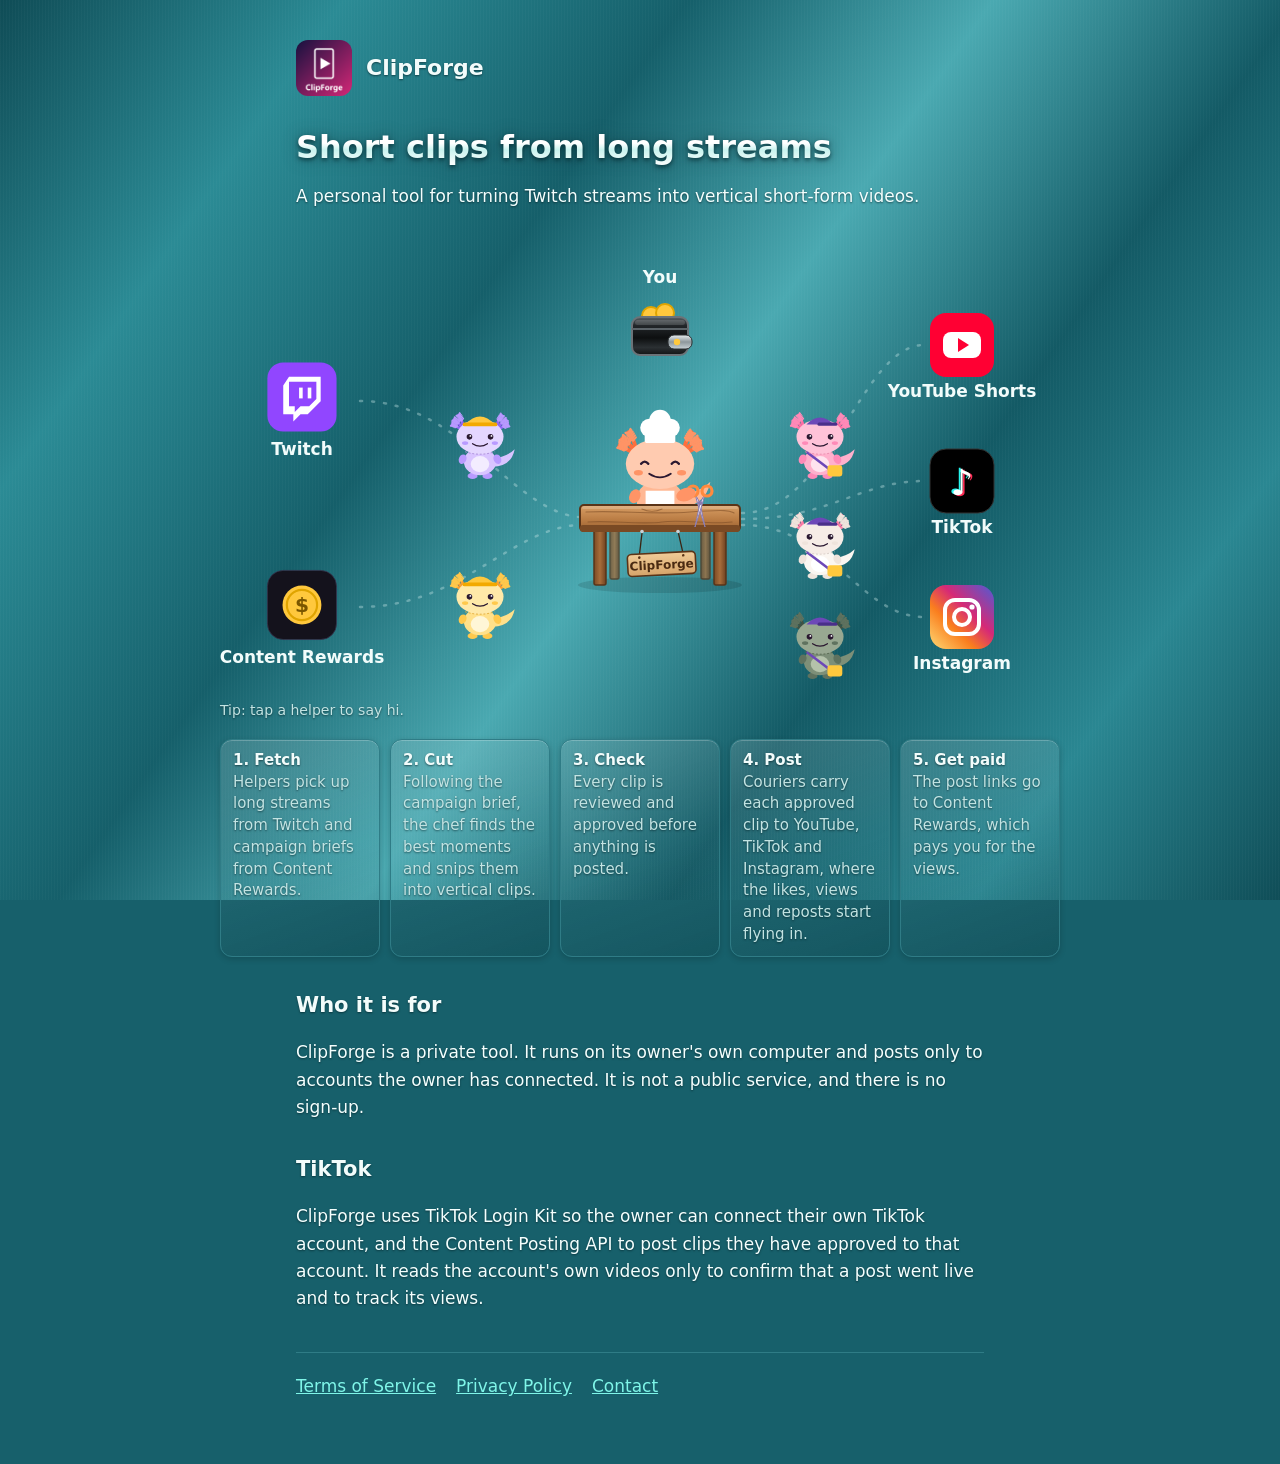
==== commit 1be7fce1: "Shrink the Twitch and Content Rewards tiles on desktop Co-Authored-By: Claude Opus 5.5 <noreply@anth" ====
--- a/clipforge/index.html
+++ b/clipforge/index.html
@@ -42,19 +42,19 @@
       <path class="route" d="M452 236 C540 236 570 328 634 328"/>
 
       <!-- sources -->
-      <g transform="translate(-36 60)">
+      <g transform="translate(-22.6 73.4) scale(.72)">
         <rect width="96" height="96" rx="22" fill="#9146ff"/>
         <path d="M30 20 L22 32 V72 H36 V82 L46 72 H56 L74 54 V20 Z" fill="#fff"/>
         <path d="M30 27 H68 V51 L58 61 H46 L38 69 V61 H30 Z" fill="#9146ff"/>
         <rect x="44" y="35" width="5" height="15" fill="#fff"/><rect x="56" y="35" width="5" height="15" fill="#fff"/>
       </g>
-      <text class="lbl" x="12" y="180">Twitch</text>
-      <g transform="translate(-36 268)"><g class="anim crpop">
+      <text class="lbl" x="12" y="166">Twitch</text>
+      <g transform="translate(-22.6 281.4) scale(.72)"><g class="anim crpop">
         <rect width="96" height="96" rx="22" fill="#14121c" stroke="#3a3550"/>
         <circle cx="48" cy="48" r="27" fill="#ffc83d"/><circle cx="48" cy="48" r="21" fill="none" stroke="#e0a400" stroke-width="3"/>
         <text x="48" y="58" text-anchor="middle" font-size="28" font-weight="800" fill="#7a5600" font-family="system-ui, sans-serif">$</text>
       </g></g>
-      <text class="lbl" x="12" y="388">Content Rewards</text>
+      <text class="lbl" x="12" y="374">Content Rewards</text>
       <g transform="translate(-2 264)"><g class="anim coin1" opacity="0"><circle r="11" fill="#ffc83d" stroke="#e0a400" stroke-width="2"/><text y="4.5" text-anchor="middle" font-size="13" font-weight="900" fill="#7a5600" font-family="system-ui, sans-serif">$</text></g></g>
       <g transform="translate(18 264)"><g class="anim coin2" opacity="0"><circle r="11" fill="#ffc83d" stroke="#e0a400" stroke-width="2"/><text y="4.5" text-anchor="middle" font-size="13" font-weight="900" fill="#7a5600" font-family="system-ui, sans-serif">$</text></g></g>
       <g transform="translate(32 264)"><g class="anim coin3" opacity="0"><circle r="11" fill="#ffc83d" stroke="#e0a400" stroke-width="2"/><text y="4.5" text-anchor="middle" font-size="13" font-weight="900" fill="#7a5600" font-family="system-ui, sans-serif">$</text></g></g>
